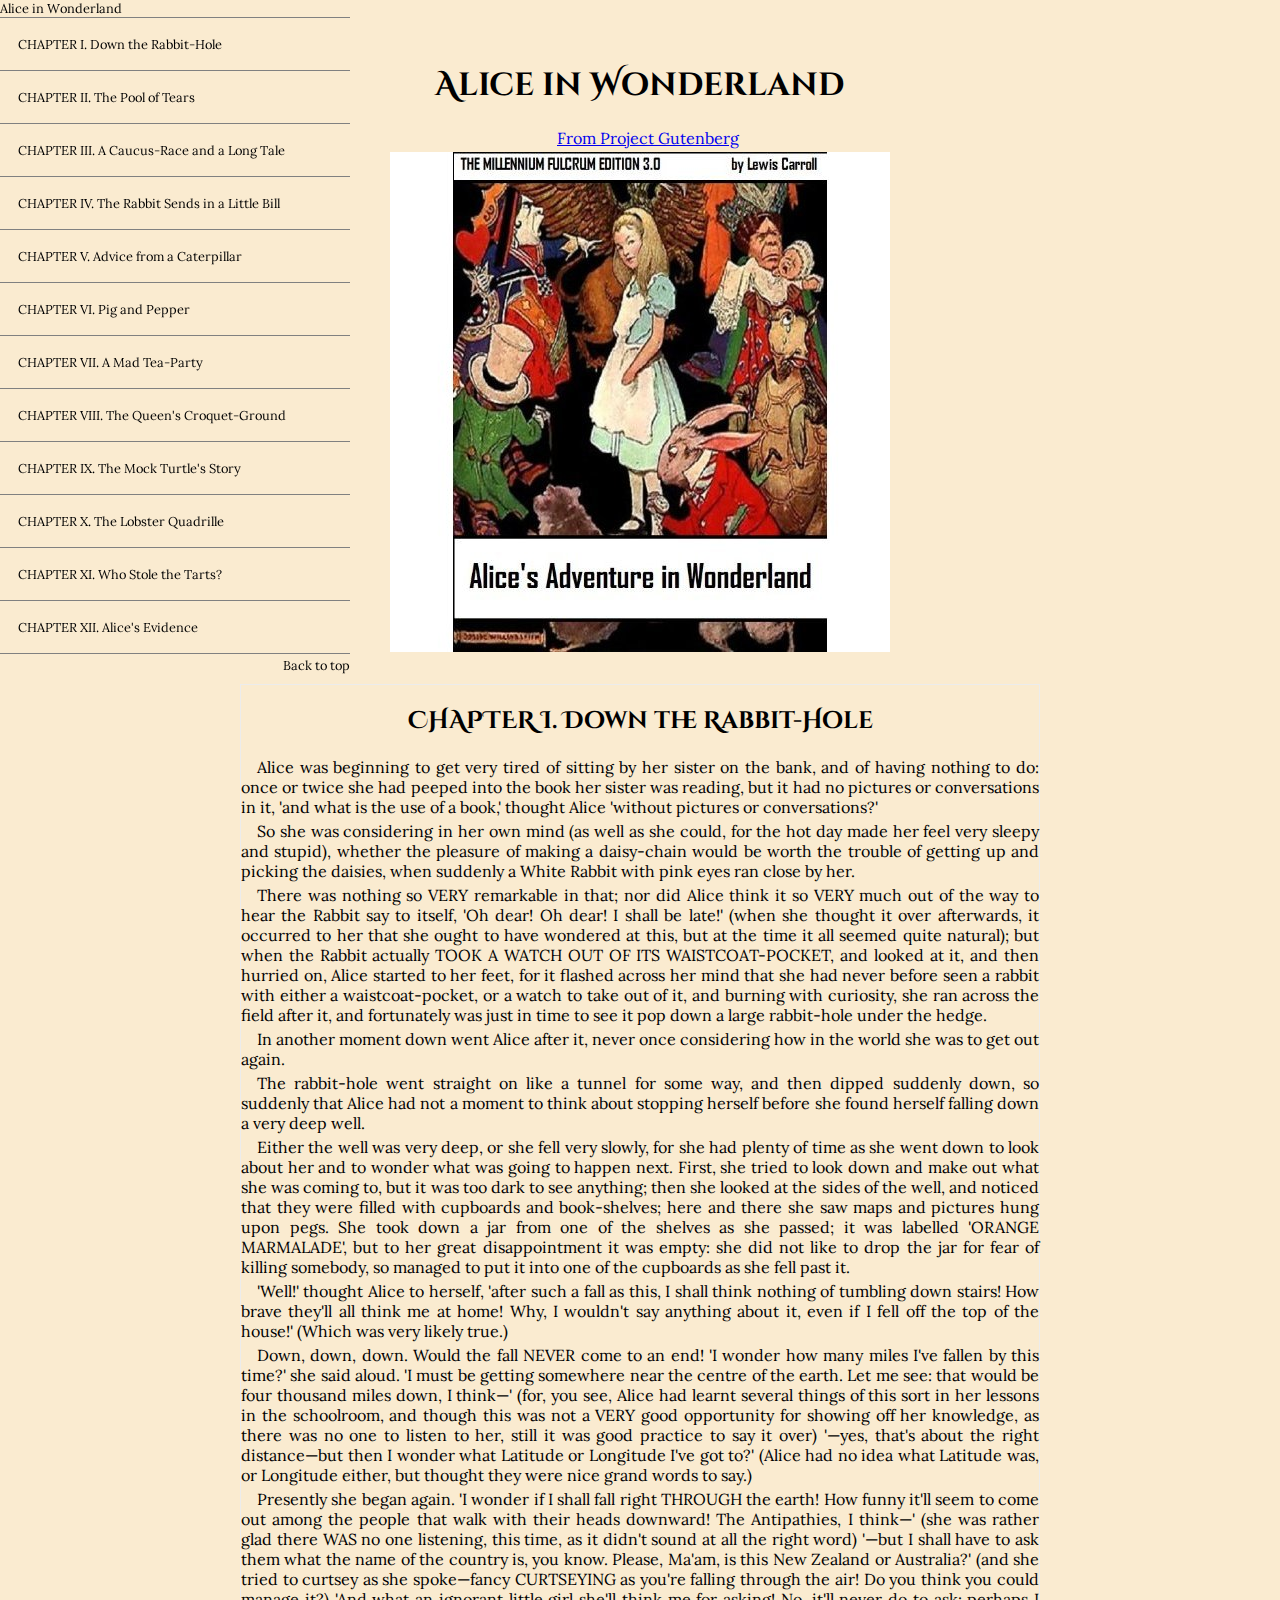
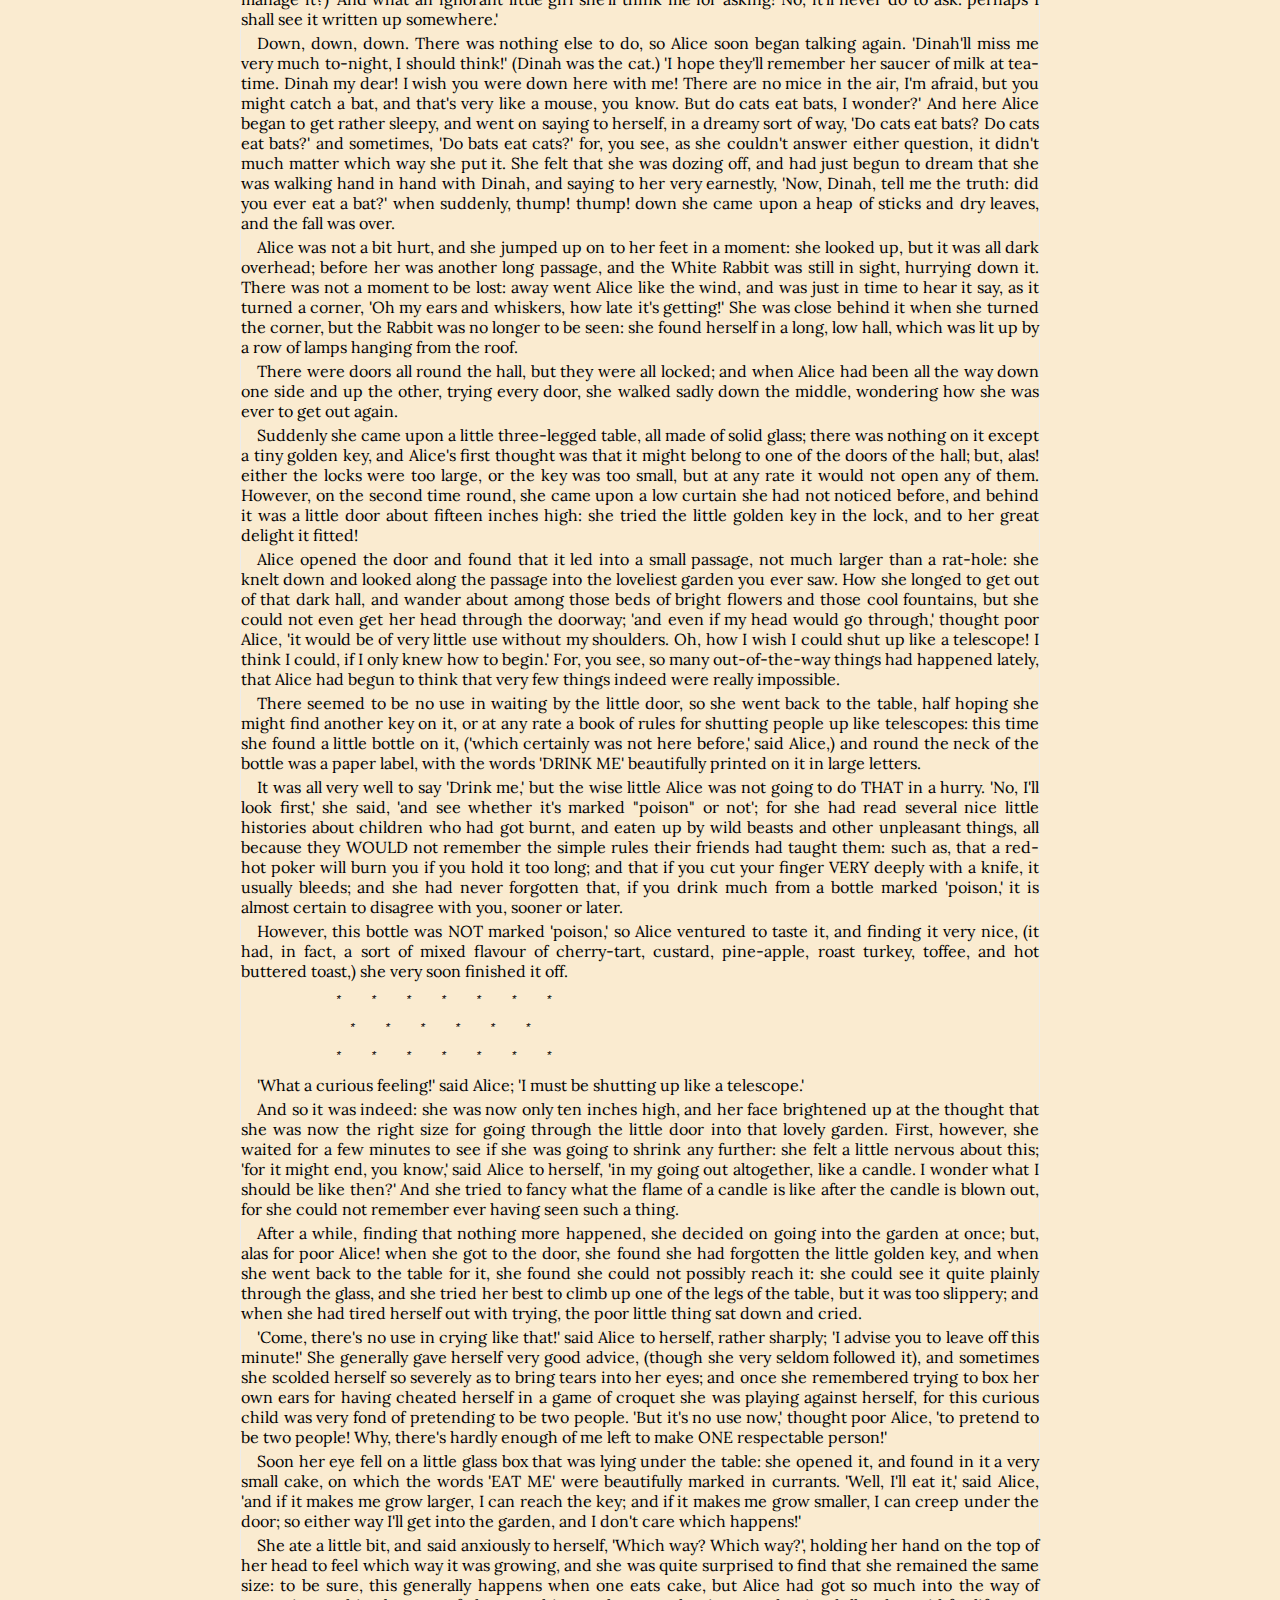
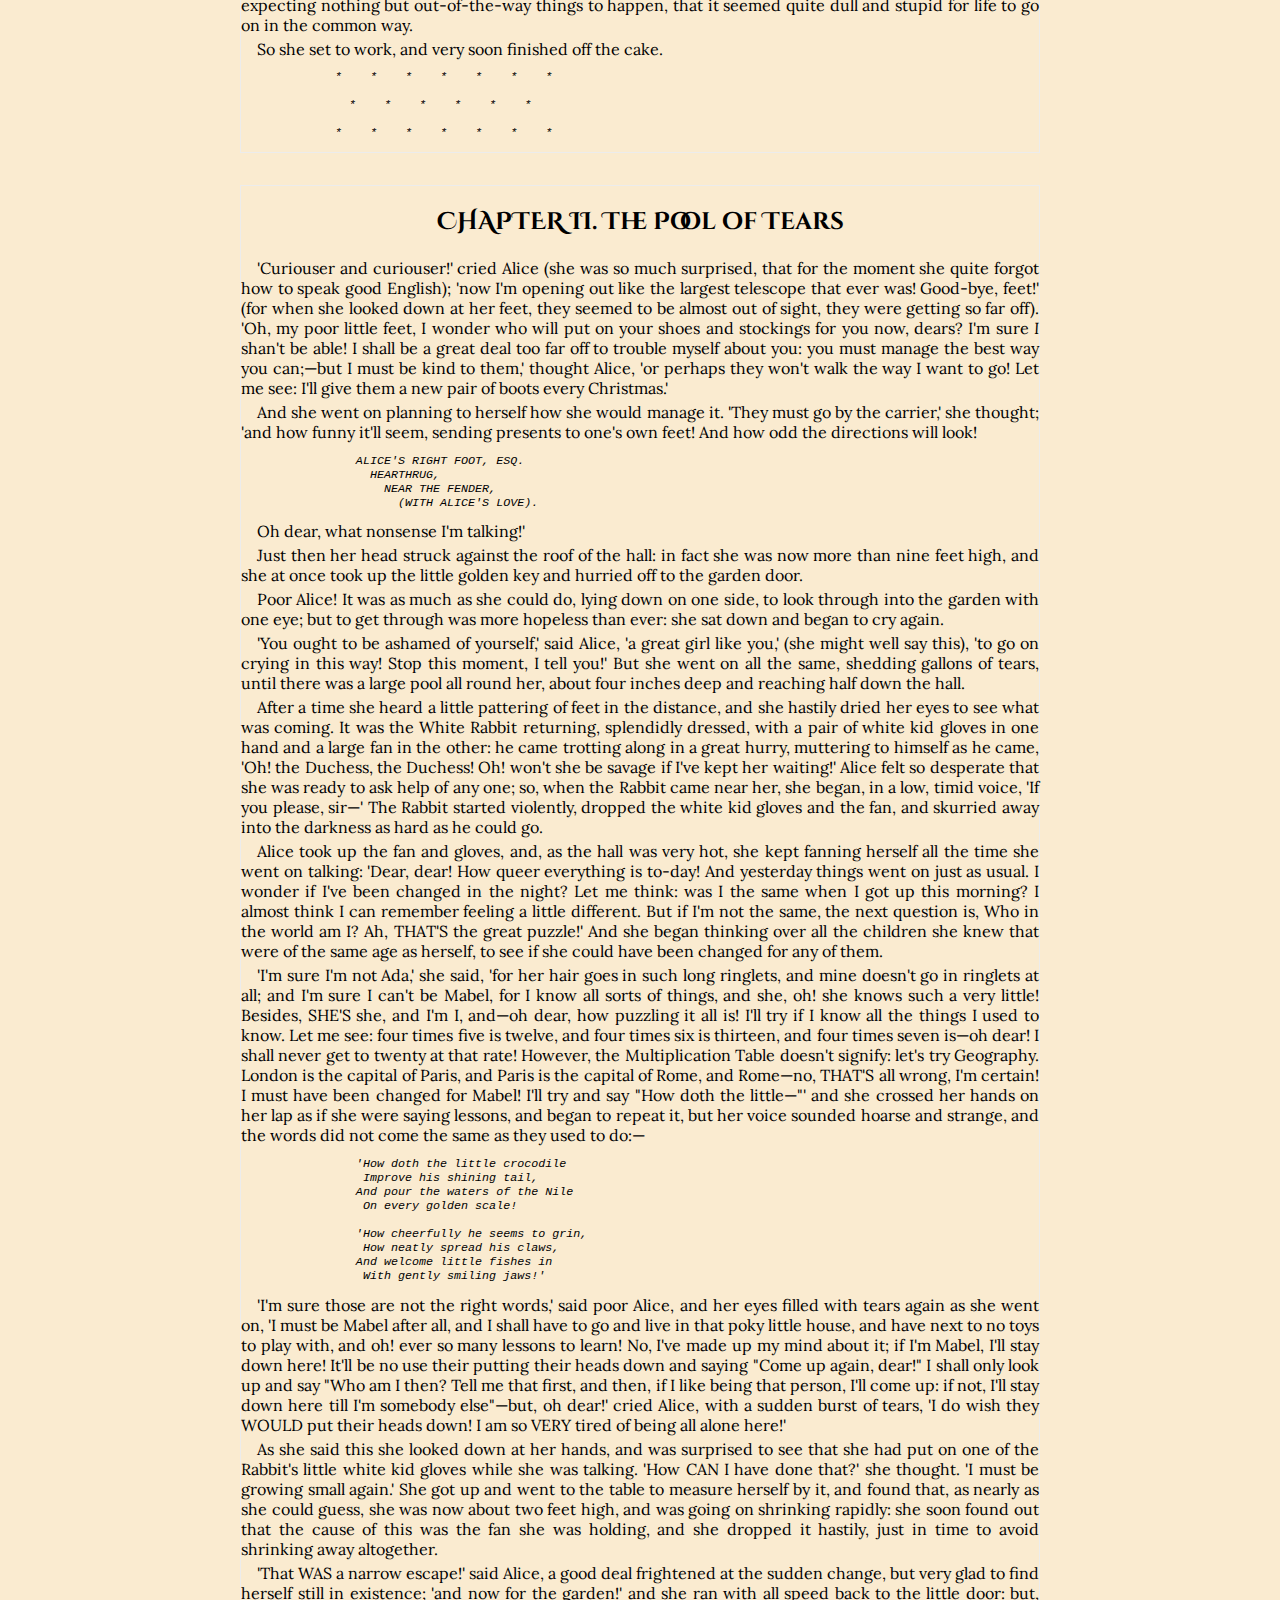
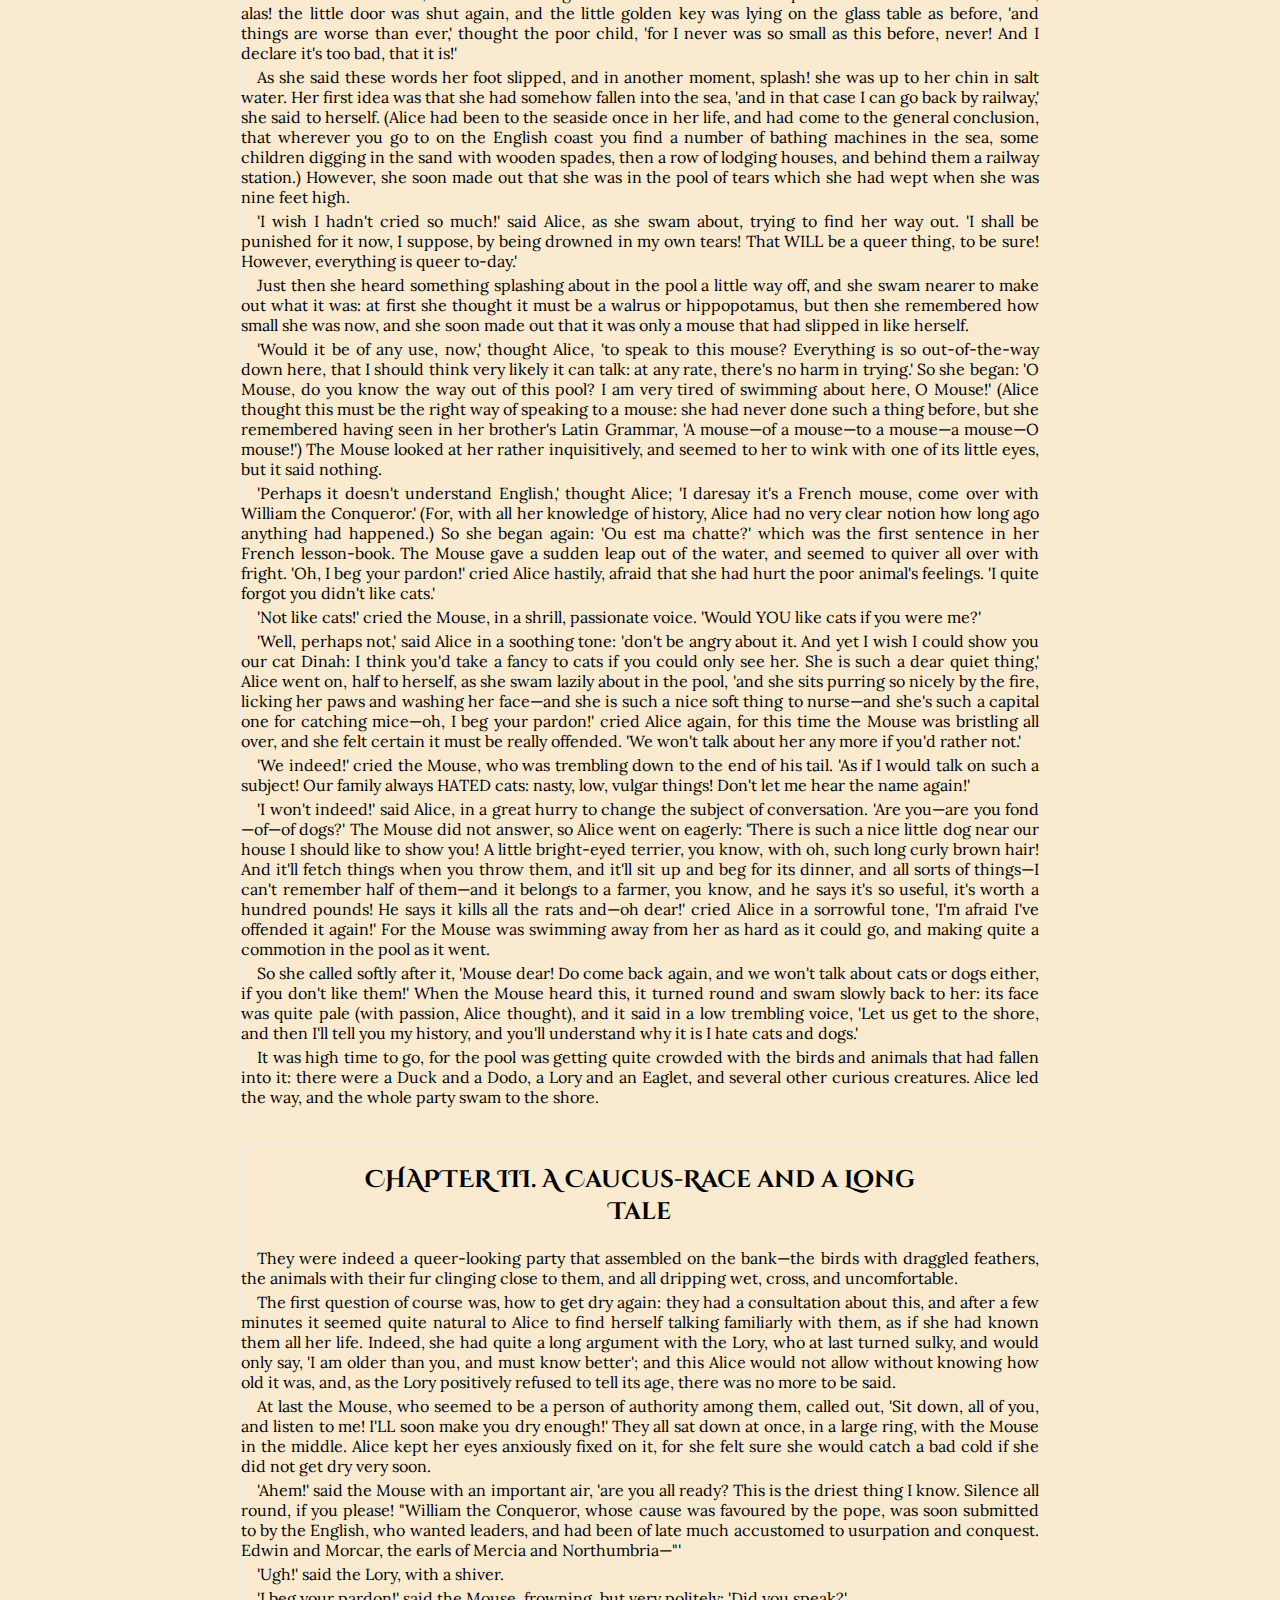
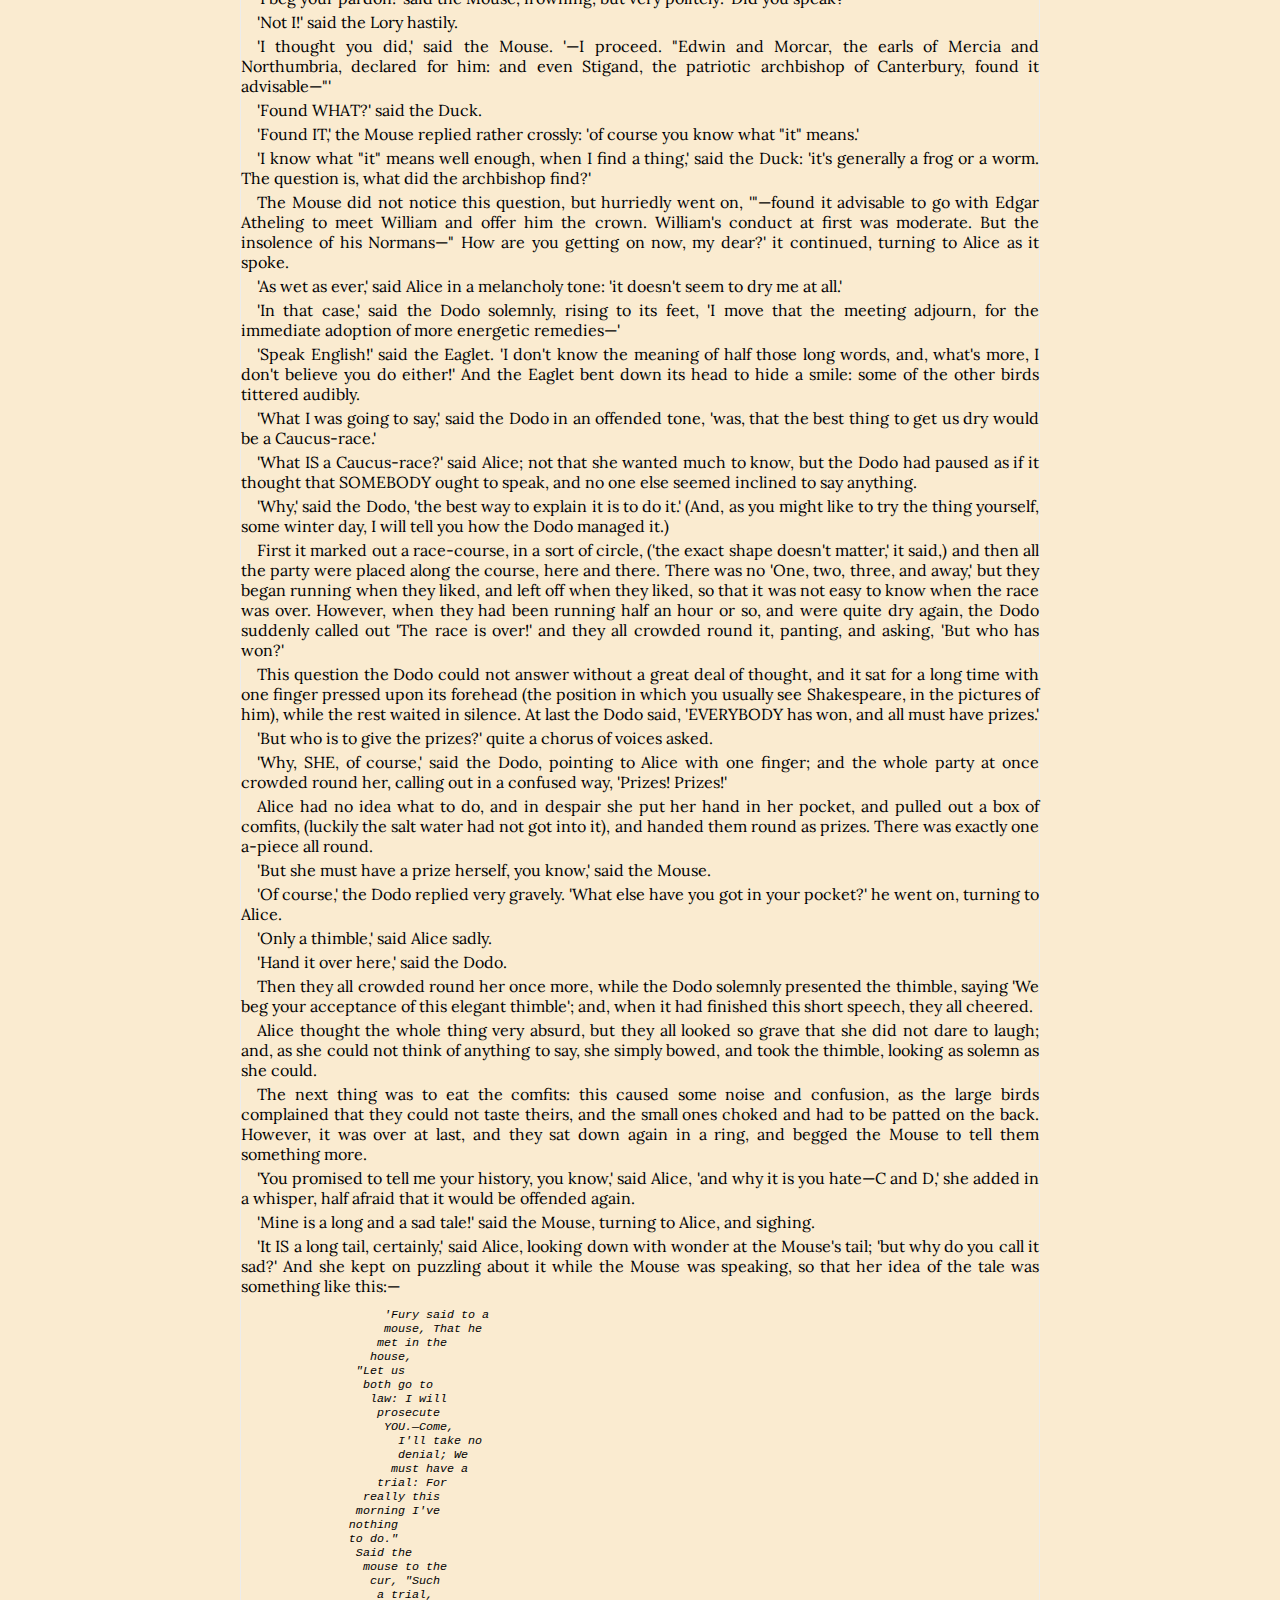
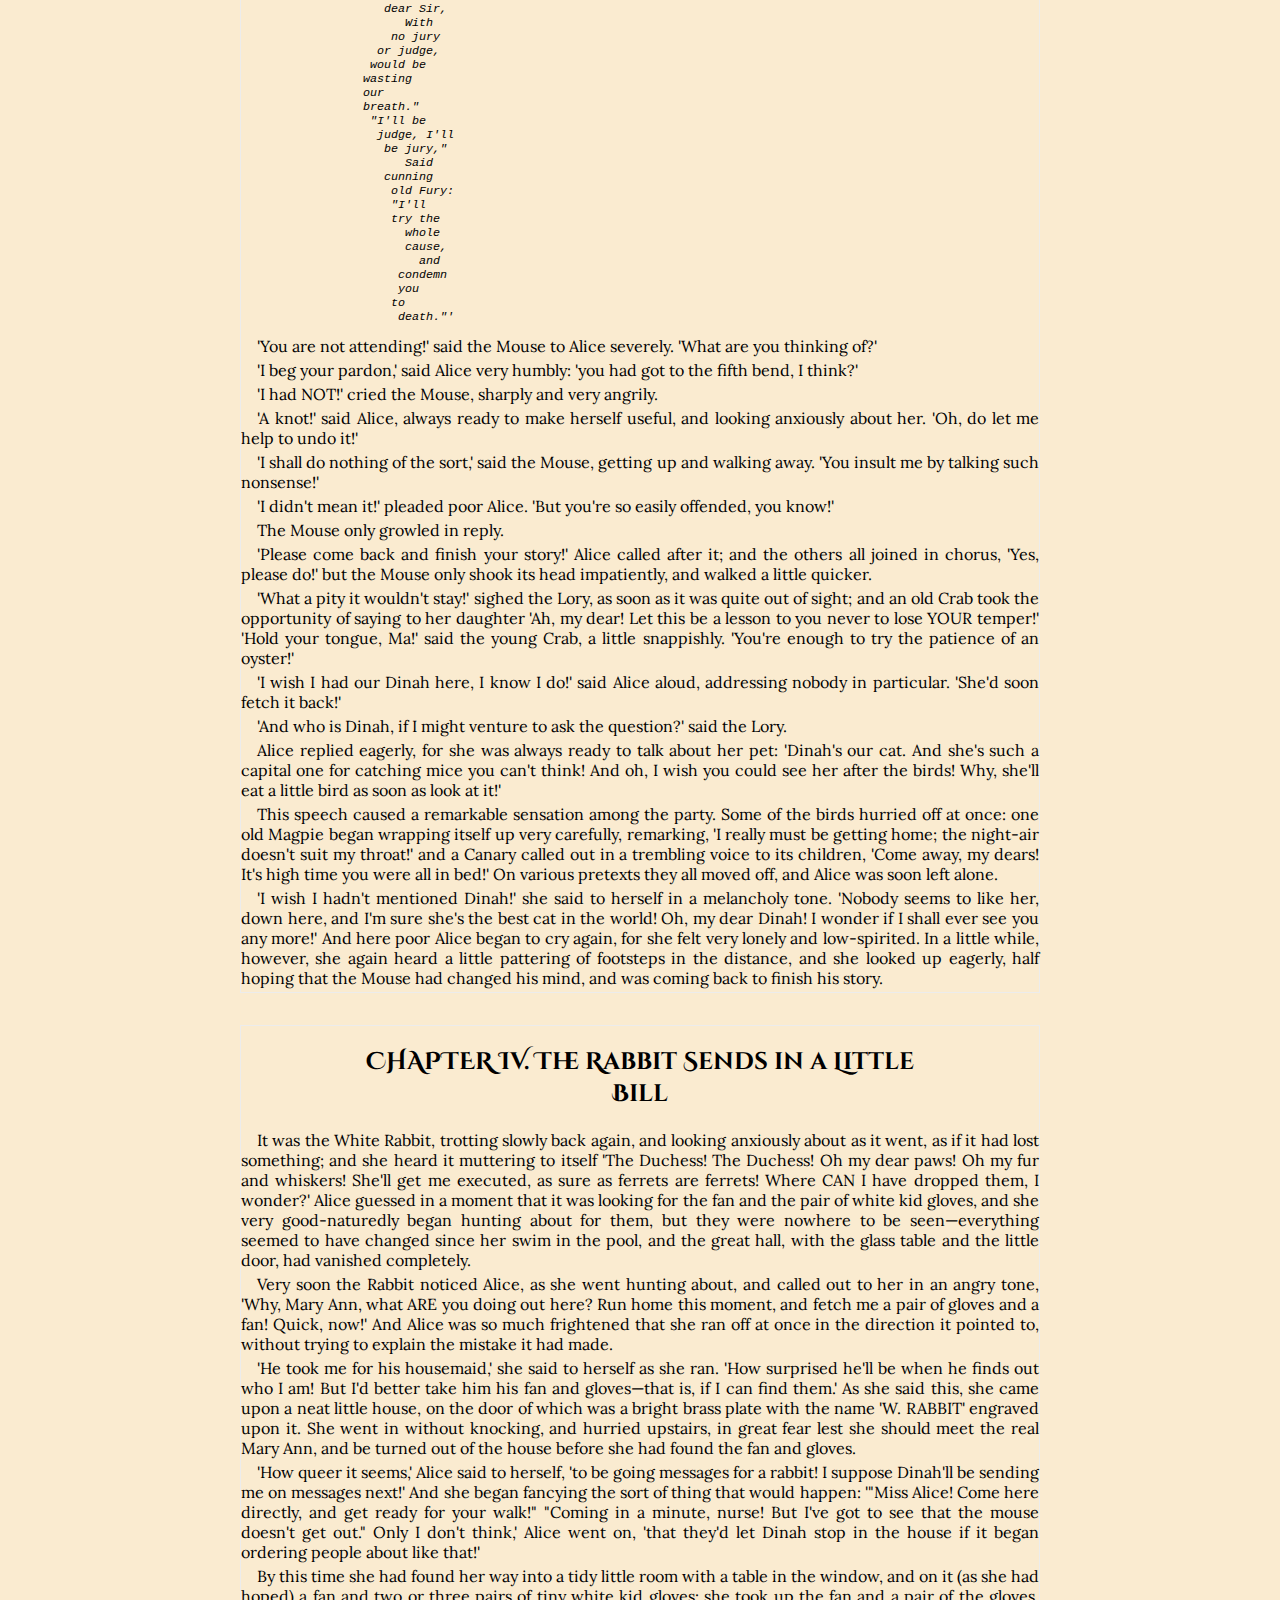
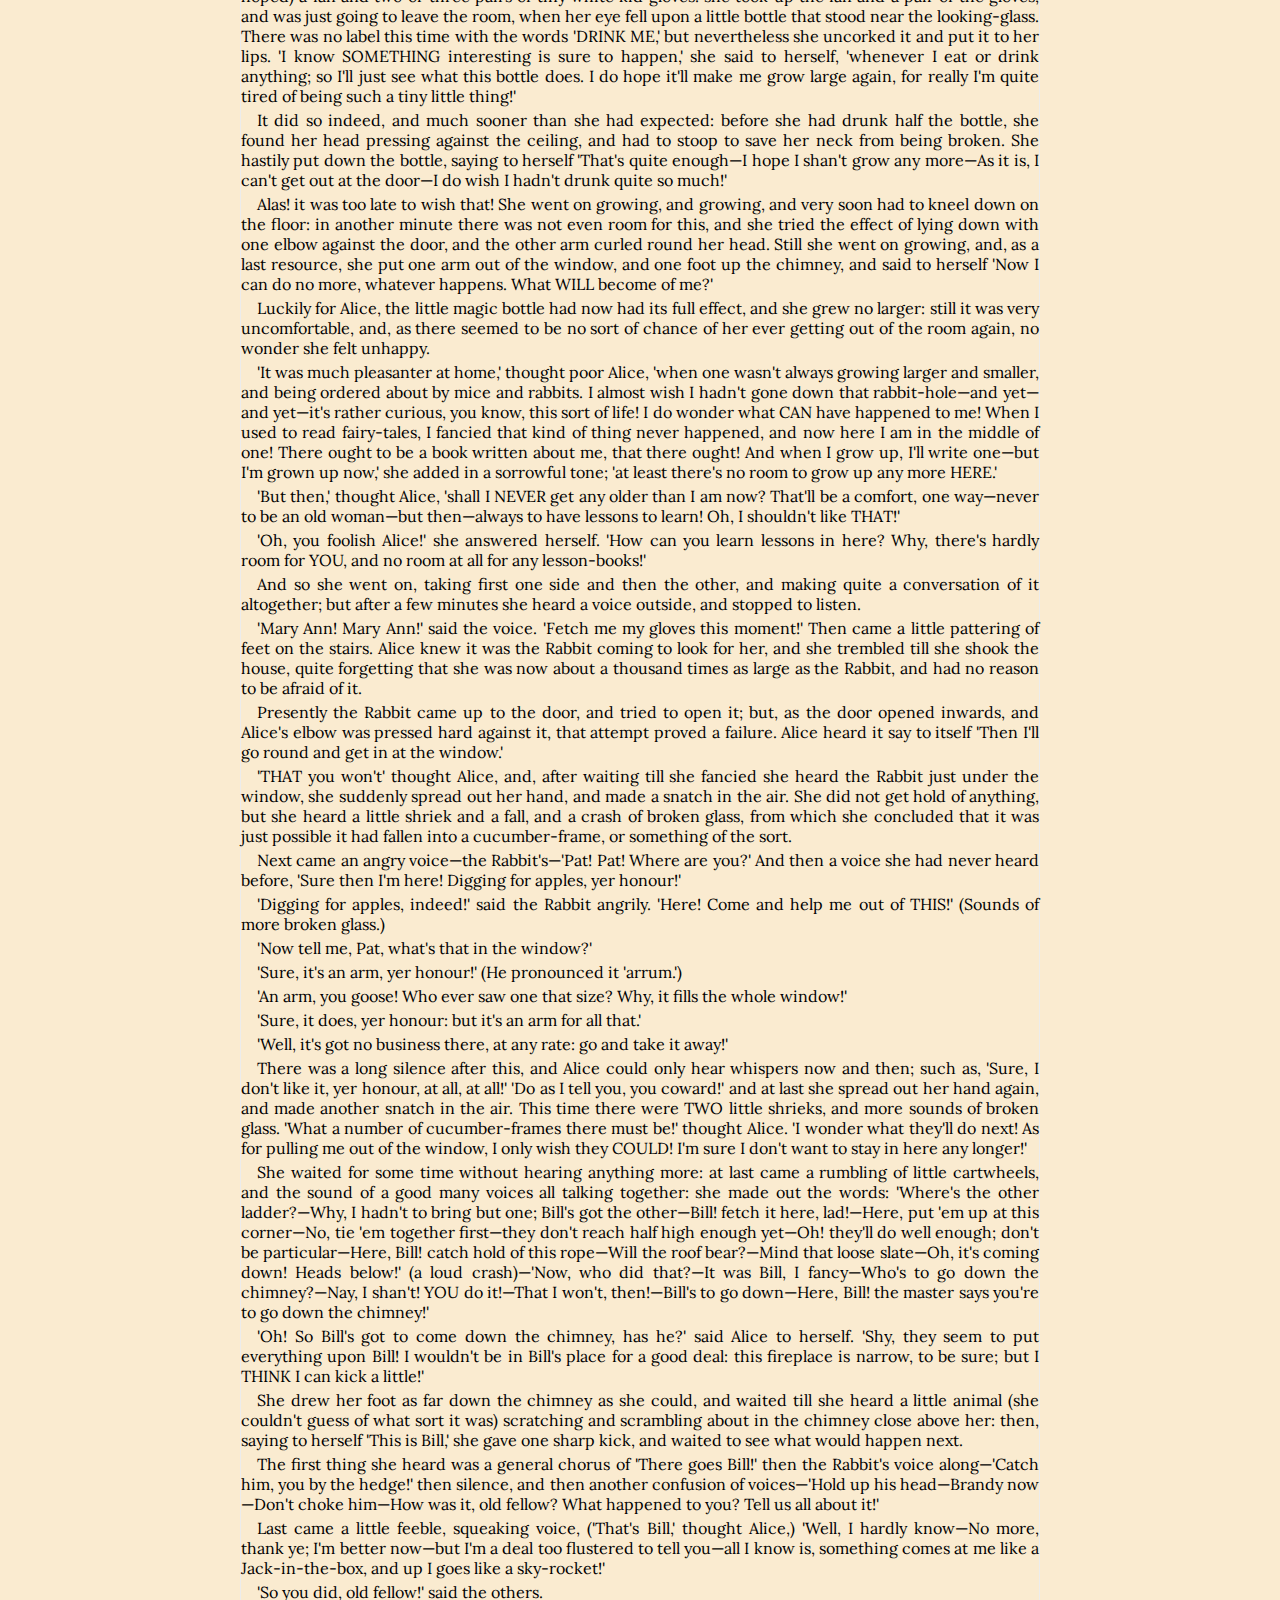
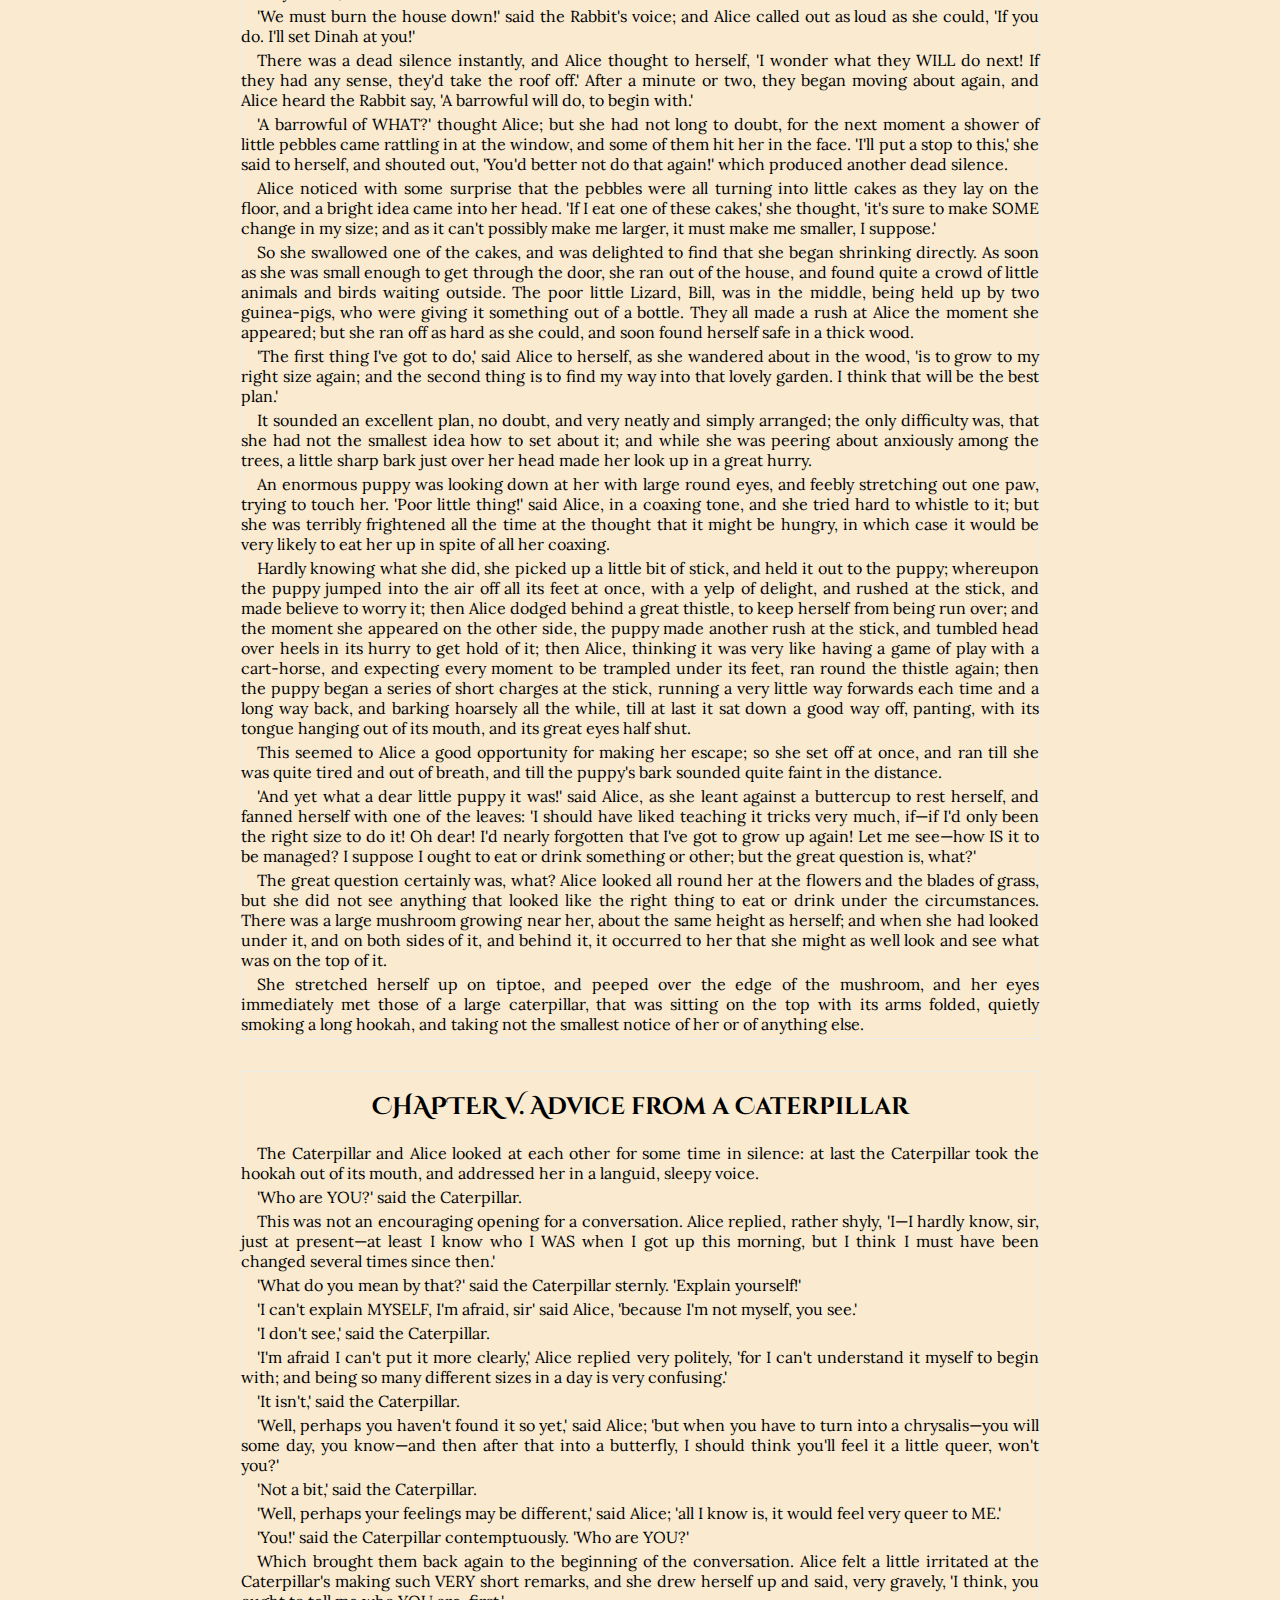
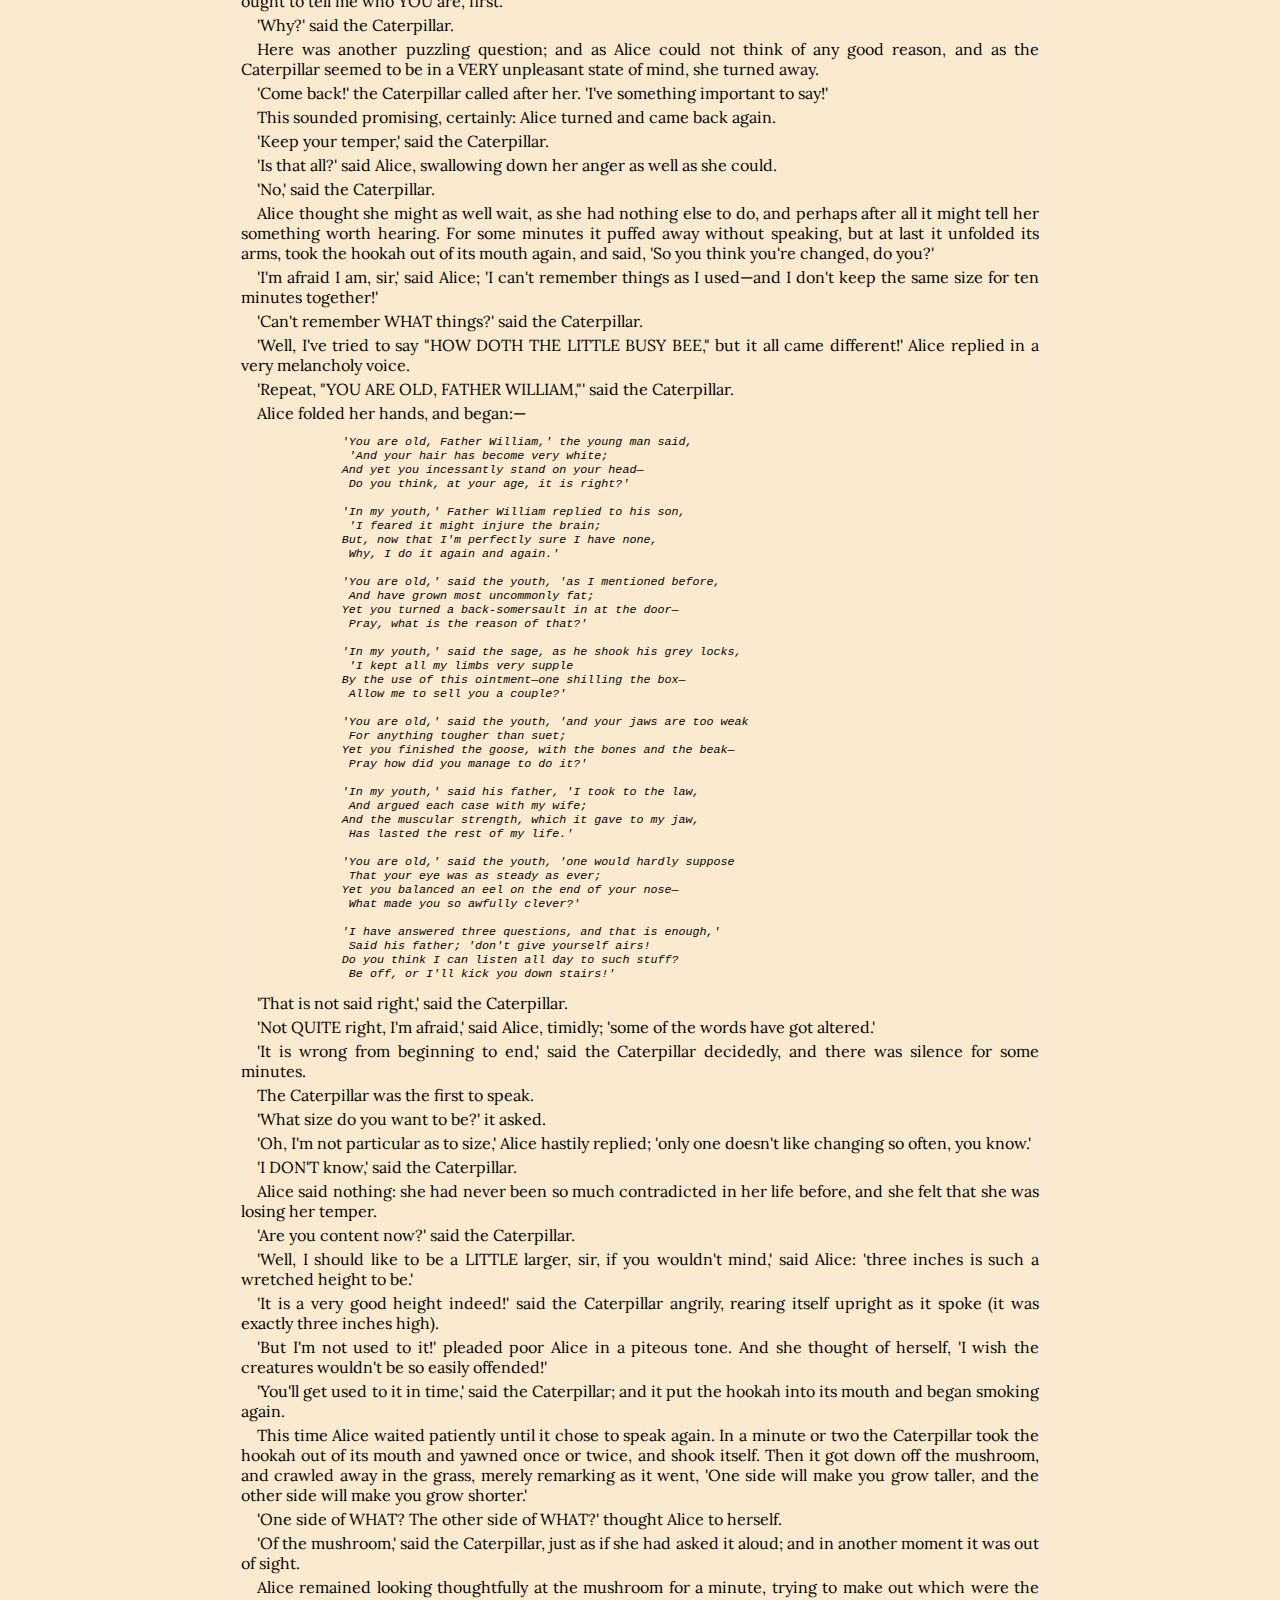
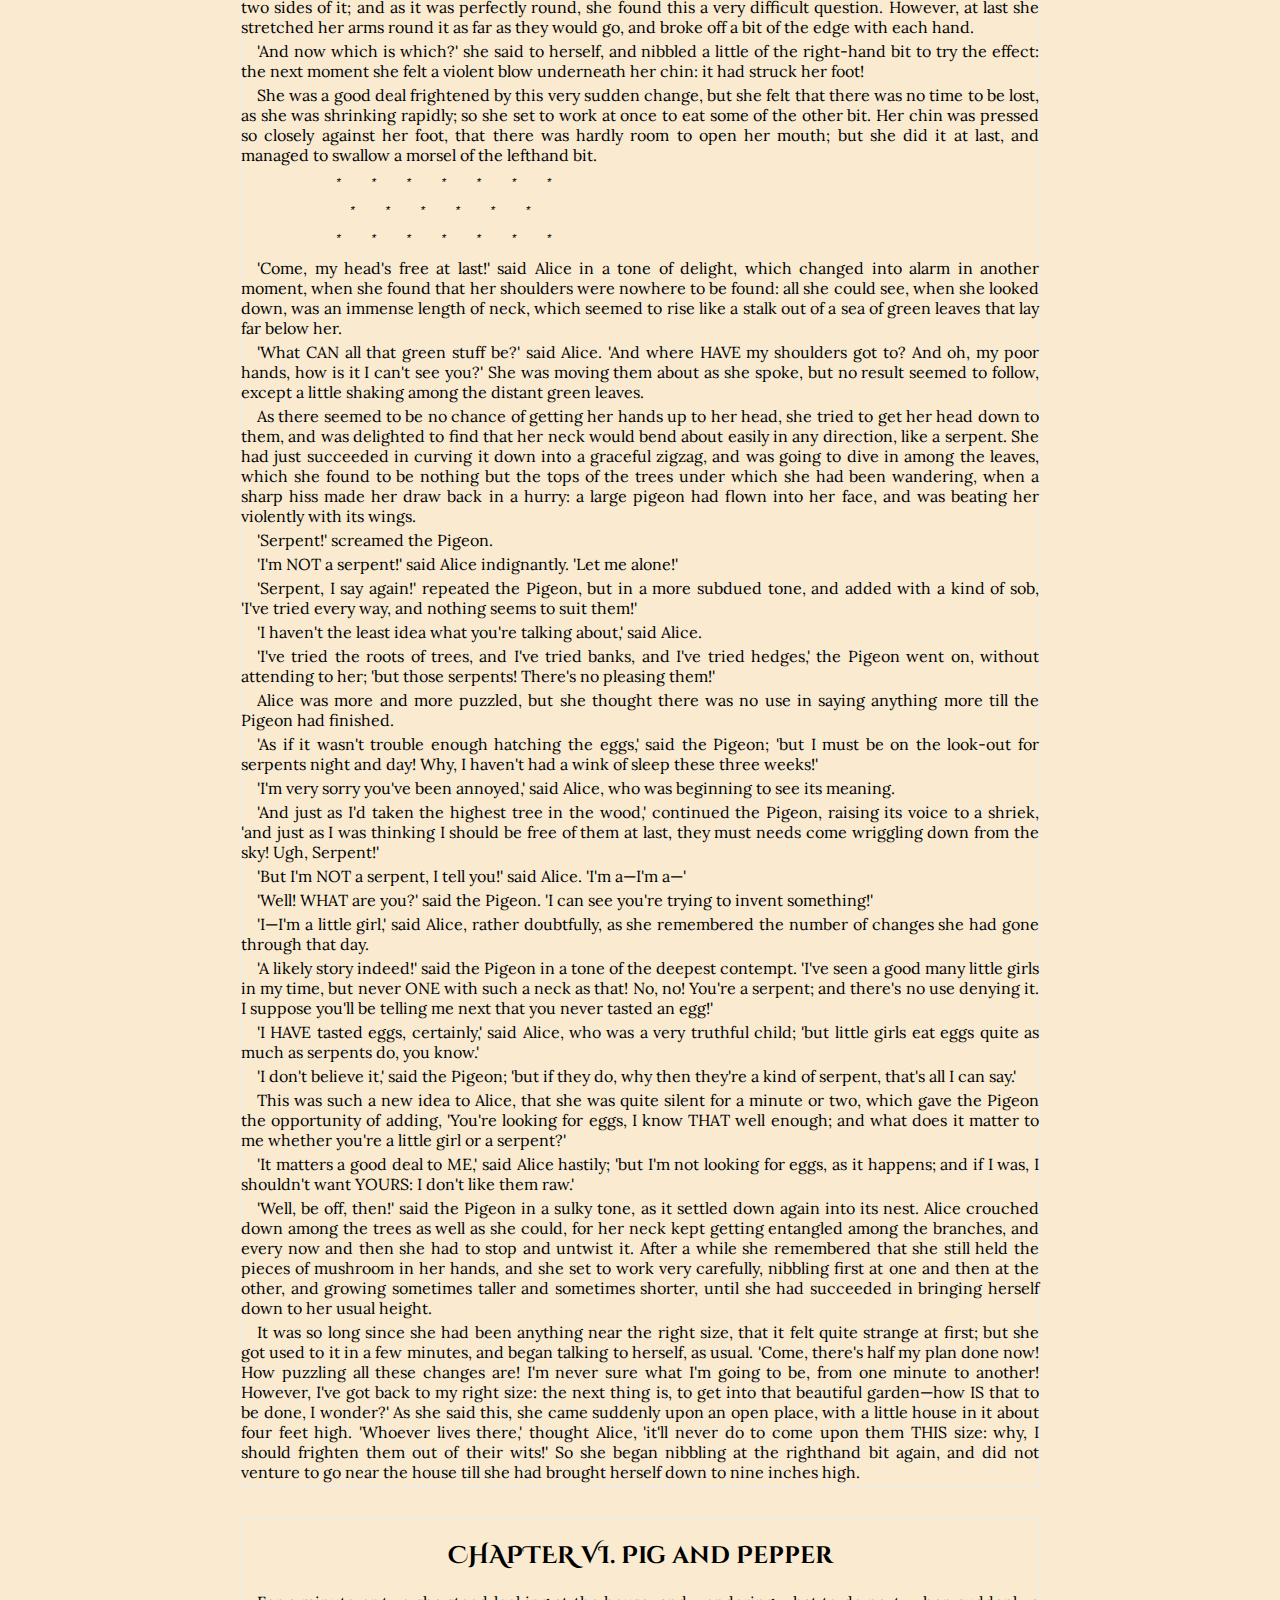
==== demos/alice/index.html @ 051a6b8c "New demo (Alice in Wonderland)" ====
<?xml version="1.0" encoding="us-ascii"?>

<!DOCTYPE html
   PUBLIC "-//W3C//DTD XHTML 1.0 Strict//EN"
   "http://www.w3.org/TR/xhtml1/DTD/xhtml1-strict.dtd" >

<html xmlns="http://www.w3.org/1999/xhtml" lang="en">
  <head>
    <meta content="pg2html (binary v0.17)" name="linkgenerator" />
    <title>
      Alice's Adventures in Wonderland, by Lewis Carroll
    </title>

<link href='http://fonts.googleapis.com/css?family=Lora|Cinzel+Decorative:900' rel='stylesheet' type='text/css'>

    <style type="text/css">
      /*THIS IS PROJECT GUTENBERG'S CSS*/
      <!--
      
      body { margin:5%; background:#faebd0; text-align:justify; font-family: 'Lora', serif; }
      P { text-indent: 1em; margin-top: .25em; margin-bottom: .25em; }
      H1,H2,H3,H4,H5,H6 { text-align: center; margin-left: 15%; margin-right: 15%; font-family: 'Cinzel Decorative', cursive; }
      hr  { width: 50%; text-align: center;}
      .foot { margin-left: 20%; margin-right: 20%; text-align: justify; text-indent: -3em; font-size: 90%; }
      blockquote {font-size: 97%; font-style: italic; margin-left: 10%; margin-right: 10%;}
      .mynote    {background-color: #DDE; color: #000; padding: .5em; margin-left: 10%; margin-right: 10%; font-family: sans-serif; font-size: 95%;}
      div.fig    { display:block; margin:0 auto; text-align:center; }
      div.middle { margin-left: 20%; margin-right: 20%; text-align: justify; }
      .figleft   {float: left; margin-left: 0%; margin-right: 1%;}
      .figright  {float: right; margin-right: 0%; margin-left: 1%;}
      .pagenum   {display:inline; font-size: 70%; font-style:normal;
                 margin: 0; padding: 0; position: absolute; right: 1%;
                 text-align: right;}
      pre        { font-style: italic; font-size: 90%; margin-left: 10%;}
      -->
    </style>

    <style type="text/css">
    /* This is CSS for the jQuery plugin */
    .wrapper { width: 800px; margin: auto; }
    #progress { width: 350px; position: fixed; top: 0; left: 0; font-size: .8em; }
    .toc-storybar {
      position: relative;
      border-top: 1px solid gray;
    }

    .toc-storybar:last-child {
      border-bottom: 1px solid gray;
      margin-bottom: .25em;
    }

    .toc-storybar p {
      text-indent: 0;
      text-align: left;
      position: relative;
      padding: 5%;
      margin-bottom: 0;
      margin-top: 0;
      z-index: 100;
    }

    .toc-bar {
      position: absolute;
      top: 0;
      bottom:0;
      left:0;
      background: lightblue;
      -webkit-transition: width .2s;
      -moz-transition: width .2s;
      -ms-transition: width .2s;
      -o-transition: width .2s;
      transition: width .2s;
    }

    .toc-top {
      display: block;
      text-align: right;
    }

    section.chapter {
      margin-top: 2em;
      border: 1px solid #ececec;
    }

    .toc-title { text-align: center; font-size: 1.2em; font-weight: bold; }
    </style>

  </head>
  <body>

  <div id="progress"></div>

    <div class="wrapper">
    <div style="text-align: center;">
     <h1>Alice in Wonderland</h1>
      <p>
      <a href="http://www.gutenberg.org/files/11/11-h/11-h.htm">From Project Gutenberg</a>
      </p>
      <img src="images/cover.jpg" style="display: block; margin: auto;">
    </div>
    
    <section class="chapter">
    <h2>
      CHAPTER I. Down the Rabbit-Hole
    </h2>
    <p>
      Alice was beginning to get very tired of sitting by her sister on the
      bank, and of having nothing to do: once or twice she had peeped into the
      book her sister was reading, but it had no pictures or conversations in
      it, 'and what is the use of a book,' thought Alice 'without pictures or
      conversations?'
    </p>
    <p>
      So she was considering in her own mind (as well as she could, for the hot
      day made her feel very sleepy and stupid), whether the pleasure of making
      a daisy-chain would be worth the trouble of getting up and picking the
      daisies, when suddenly a White Rabbit with pink eyes ran close by her.
    </p>
    <p>
      There was nothing so VERY remarkable in that; nor did Alice think it so
      VERY much out of the way to hear the Rabbit say to itself, 'Oh dear! Oh
      dear! I shall be late!' (when she thought it over afterwards, it occurred
      to her that she ought to have wondered at this, but at the time it all
      seemed quite natural); but when the Rabbit actually TOOK A WATCH OUT OF
      ITS WAISTCOAT-POCKET, and looked at it, and then hurried on, Alice started
      to her feet, for it flashed across her mind that she had never before seen
      a rabbit with either a waistcoat-pocket, or a watch to take out of it, and
      burning with curiosity, she ran across the field after it, and fortunately
      was just in time to see it pop down a large rabbit-hole under the hedge.
    </p>
    <p>
      In another moment down went Alice after it, never once considering how in
      the world she was to get out again.
    </p>
    <p>
      The rabbit-hole went straight on like a tunnel for some way, and then
      dipped suddenly down, so suddenly that Alice had not a moment to think
      about stopping herself before she found herself falling down a very deep
      well.
    </p>
    <p>
      Either the well was very deep, or she fell very slowly, for she had plenty
      of time as she went down to look about her and to wonder what was going to
      happen next. First, she tried to look down and make out what she was
      coming to, but it was too dark to see anything; then she looked at the
      sides of the well, and noticed that they were filled with cupboards and
      book-shelves; here and there she saw maps and pictures hung upon pegs. She
      took down a jar from one of the shelves as she passed; it was labelled
      'ORANGE MARMALADE', but to her great disappointment it was empty: she did
      not like to drop the jar for fear of killing somebody, so managed to put
      it into one of the cupboards as she fell past it.
    </p>
    <p>
      'Well!' thought Alice to herself, 'after such a fall as this, I shall
      think nothing of tumbling down stairs! How brave they'll all think me at
      home! Why, I wouldn't say anything about it, even if I fell off the top of
      the house!' (Which was very likely true.)
    </p>
    <p>
      Down, down, down. Would the fall NEVER come to an end! 'I wonder how many
      miles I've fallen by this time?' she said aloud. 'I must be getting
      somewhere near the centre of the earth. Let me see: that would be four
      thousand miles down, I think&mdash;' (for, you see, Alice had learnt
      several things of this sort in her lessons in the schoolroom, and though
      this was not a VERY good opportunity for showing off her knowledge, as
      there was no one to listen to her, still it was good practice to say it
      over) '&mdash;yes, that's about the right distance&mdash;but then I wonder
      what Latitude or Longitude I've got to?' (Alice had no idea what Latitude
      was, or Longitude either, but thought they were nice grand words to say.)
    </p>
    <p>
      Presently she began again. 'I wonder if I shall fall right THROUGH the
      earth! How funny it'll seem to come out among the people that walk with
      their heads downward! The Antipathies, I think&mdash;' (she was rather
      glad there WAS no one listening, this time, as it didn't sound at all the
      right word) '&mdash;but I shall have to ask them what the name of the
      country is, you know. Please, Ma'am, is this New Zealand or Australia?'
      (and she tried to curtsey as she spoke&mdash;fancy CURTSEYING as you're
      falling through the air! Do you think you could manage it?) 'And what an
      ignorant little girl she'll think me for asking! No, it'll never do to
      ask: perhaps I shall see it written up somewhere.'
    </p>
    <p>
      Down, down, down. There was nothing else to do, so Alice soon began
      talking again. 'Dinah'll miss me very much to-night, I should think!'
      (Dinah was the cat.) 'I hope they'll remember her saucer of milk at
      tea-time. Dinah my dear! I wish you were down here with me! There are no
      mice in the air, I'm afraid, but you might catch a bat, and that's very
      like a mouse, you know. But do cats eat bats, I wonder?' And here Alice
      began to get rather sleepy, and went on saying to herself, in a dreamy
      sort of way, 'Do cats eat bats? Do cats eat bats?' and sometimes, 'Do bats
      eat cats?' for, you see, as she couldn't answer either question, it didn't
      much matter which way she put it. She felt that she was dozing off, and
      had just begun to dream that she was walking hand in hand with Dinah, and
      saying to her very earnestly, 'Now, Dinah, tell me the truth: did you ever
      eat a bat?' when suddenly, thump! thump! down she came upon a heap of
      sticks and dry leaves, and the fall was over.
    </p>
    <p>
      Alice was not a bit hurt, and she jumped up on to her feet in a moment:
      she looked up, but it was all dark overhead; before her was another long
      passage, and the White Rabbit was still in sight, hurrying down it. There
      was not a moment to be lost: away went Alice like the wind, and was just
      in time to hear it say, as it turned a corner, 'Oh my ears and whiskers,
      how late it's getting!' She was close behind it when she turned the
      corner, but the Rabbit was no longer to be seen: she found herself in a
      long, low hall, which was lit up by a row of lamps hanging from the roof.
    </p>
    <p>
      There were doors all round the hall, but they were all locked; and when
      Alice had been all the way down one side and up the other, trying every
      door, she walked sadly down the middle, wondering how she was ever to get
      out again.
    </p>
    <p>
      Suddenly she came upon a little three-legged table, all made of solid
      glass; there was nothing on it except a tiny golden key, and Alice's first
      thought was that it might belong to one of the doors of the hall; but,
      alas! either the locks were too large, or the key was too small, but at
      any rate it would not open any of them. However, on the second time round,
      she came upon a low curtain she had not noticed before, and behind it was
      a little door about fifteen inches high: she tried the little golden key
      in the lock, and to her great delight it fitted!
    </p>
    <p>
      Alice opened the door and found that it led into a small passage, not much
      larger than a rat-hole: she knelt down and looked along the passage into
      the loveliest garden you ever saw. How she longed to get out of that dark
      hall, and wander about among those beds of bright flowers and those cool
      fountains, but she could not even get her head through the doorway; 'and
      even if my head would go through,' thought poor Alice, 'it would be of
      very little use without my shoulders. Oh, how I wish I could shut up like
      a telescope! I think I could, if I only knew how to begin.' For, you see,
      so many out-of-the-way things had happened lately, that Alice had begun to
      think that very few things indeed were really impossible.
    </p>
    <p>
      There seemed to be no use in waiting by the little door, so she went back
      to the table, half hoping she might find another key on it, or at any rate
      a book of rules for shutting people up like telescopes: this time she
      found a little bottle on it, ('which certainly was not here before,' said
      Alice,) and round the neck of the bottle was a paper label, with the words
      'DRINK ME' beautifully printed on it in large letters.
    </p>
    <p>
      It was all very well to say 'Drink me,' but the wise little Alice was not
      going to do THAT in a hurry. 'No, I'll look first,' she said, 'and see
      whether it's marked "poison" or not'; for she had read several nice little
      histories about children who had got burnt, and eaten up by wild beasts
      and other unpleasant things, all because they WOULD not remember the
      simple rules their friends had taught them: such as, that a red-hot poker
      will burn you if you hold it too long; and that if you cut your finger
      VERY deeply with a knife, it usually bleeds; and she had never forgotten
      that, if you drink much from a bottle marked 'poison,' it is almost
      certain to disagree with you, sooner or later.
    </p>
    <p>
      However, this bottle was NOT marked 'poison,' so Alice ventured to taste
      it, and finding it very nice, (it had, in fact, a sort of mixed flavour of
      cherry-tart, custard, pine-apple, roast turkey, toffee, and hot buttered
      toast,) she very soon finished it off.
    </p>
<pre xml:space="preserve">
  *    *    *    *    *    *    *

    *    *    *    *    *    *

  *    *    *    *    *    *    *
</pre>
    <p>
      'What a curious feeling!' said Alice; 'I must be shutting up like a
      telescope.'
    </p>
    <p>
      And so it was indeed: she was now only ten inches high, and her face
      brightened up at the thought that she was now the right size for going
      through the little door into that lovely garden. First, however, she
      waited for a few minutes to see if she was going to shrink any further:
      she felt a little nervous about this; 'for it might end, you know,' said
      Alice to herself, 'in my going out altogether, like a candle. I wonder
      what I should be like then?' And she tried to fancy what the flame of a
      candle is like after the candle is blown out, for she could not remember
      ever having seen such a thing.
    </p>
    <p>
      After a while, finding that nothing more happened, she decided on going
      into the garden at once; but, alas for poor Alice! when she got to the
      door, she found she had forgotten the little golden key, and when she went
      back to the table for it, she found she could not possibly reach it: she
      could see it quite plainly through the glass, and she tried her best to
      climb up one of the legs of the table, but it was too slippery; and when
      she had tired herself out with trying, the poor little thing sat down and
      cried.
    </p>
    <p>
      'Come, there's no use in crying like that!' said Alice to herself, rather
      sharply; 'I advise you to leave off this minute!' She generally gave
      herself very good advice, (though she very seldom followed it), and
      sometimes she scolded herself so severely as to bring tears into her eyes;
      and once she remembered trying to box her own ears for having cheated
      herself in a game of croquet she was playing against herself, for this
      curious child was very fond of pretending to be two people. 'But it's no
      use now,' thought poor Alice, 'to pretend to be two people! Why, there's
      hardly enough of me left to make ONE respectable person!'
    </p>
    <p>
      Soon her eye fell on a little glass box that was lying under the table:
      she opened it, and found in it a very small cake, on which the words 'EAT
      ME' were beautifully marked in currants. 'Well, I'll eat it,' said Alice,
      'and if it makes me grow larger, I can reach the key; and if it makes me
      grow smaller, I can creep under the door; so either way I'll get into the
      garden, and I don't care which happens!'
    </p>
    <p>
      She ate a little bit, and said anxiously to herself, 'Which way? Which
      way?', holding her hand on the top of her head to feel which way it was
      growing, and she was quite surprised to find that she remained the same
      size: to be sure, this generally happens when one eats cake, but Alice had
      got so much into the way of expecting nothing but out-of-the-way things to
      happen, that it seemed quite dull and stupid for life to go on in the
      common way.
    </p>
    <p>
      So she set to work, and very soon finished off the cake.
    </p>
<pre xml:space="preserve">
  *    *    *    *    *    *    *

    *    *    *    *    *    *

  *    *    *    *    *    *    *
</pre>
    </section>
      
      <section class="chapter">
    <h2>
      CHAPTER II. The Pool of Tears
    </h2>
    <p>
      'Curiouser and curiouser!' cried Alice (she was so much surprised, that
      for the moment she quite forgot how to speak good English); 'now I'm
      opening out like the largest telescope that ever was! Good-bye, feet!'
      (for when she looked down at her feet, they seemed to be almost out of
      sight, they were getting so far off). 'Oh, my poor little feet, I wonder
      who will put on your shoes and stockings for you now, dears? I'm sure <i>I</i>
      shan't be able! I shall be a great deal too far off to trouble myself
      about you: you must manage the best way you can;&mdash;but I must be kind
      to them,' thought Alice, 'or perhaps they won't walk the way I want to go!
      Let me see: I'll give them a new pair of boots every Christmas.'
    </p>
    <p>
      And she went on planning to herself how she would manage it. 'They must go
      by the carrier,' she thought; 'and how funny it'll seem, sending presents
      to one's own feet! And how odd the directions will look!
    </p>
<pre xml:space="preserve">
     ALICE'S RIGHT FOOT, ESQ.
       HEARTHRUG,
         NEAR THE FENDER,
           (WITH ALICE'S LOVE).
</pre>
    <p>
      Oh dear, what nonsense I'm talking!'
    </p>
    <p>
      Just then her head struck against the roof of the hall: in fact she was
      now more than nine feet high, and she at once took up the little golden
      key and hurried off to the garden door.
    </p>
    <p>
      Poor Alice! It was as much as she could do, lying down on one side, to
      look through into the garden with one eye; but to get through was more
      hopeless than ever: she sat down and began to cry again.
    </p>
    <p>
      'You ought to be ashamed of yourself,' said Alice, 'a great girl like
      you,' (she might well say this), 'to go on crying in this way! Stop this
      moment, I tell you!' But she went on all the same, shedding gallons of
      tears, until there was a large pool all round her, about four inches deep
      and reaching half down the hall.
    </p>
    <p>
      After a time she heard a little pattering of feet in the distance, and she
      hastily dried her eyes to see what was coming. It was the White Rabbit
      returning, splendidly dressed, with a pair of white kid gloves in one hand
      and a large fan in the other: he came trotting along in a great hurry,
      muttering to himself as he came, 'Oh! the Duchess, the Duchess! Oh! won't
      she be savage if I've kept her waiting!' Alice felt so desperate that she
      was ready to ask help of any one; so, when the Rabbit came near her, she
      began, in a low, timid voice, 'If you please, sir&mdash;' The Rabbit
      started violently, dropped the white kid gloves and the fan, and skurried
      away into the darkness as hard as he could go.
    </p>
    <p>
      Alice took up the fan and gloves, and, as the hall was very hot, she kept
      fanning herself all the time she went on talking: 'Dear, dear! How queer
      everything is to-day! And yesterday things went on just as usual. I wonder
      if I've been changed in the night? Let me think: was I the same when I got
      up this morning? I almost think I can remember feeling a little different.
      But if I'm not the same, the next question is, Who in the world am I? Ah,
      THAT'S the great puzzle!' And she began thinking over all the children she
      knew that were of the same age as herself, to see if she could have been
      changed for any of them.
    </p>
    <p>
      'I'm sure I'm not Ada,' she said, 'for her hair goes in such long
      ringlets, and mine doesn't go in ringlets at all; and I'm sure I can't be
      Mabel, for I know all sorts of things, and she, oh! she knows such a very
      little! Besides, SHE'S she, and I'm I, and&mdash;oh dear, how puzzling it
      all is! I'll try if I know all the things I used to know. Let me see: four
      times five is twelve, and four times six is thirteen, and four times seven
      is&mdash;oh dear! I shall never get to twenty at that rate! However, the
      Multiplication Table doesn't signify: let's try Geography. London is the
      capital of Paris, and Paris is the capital of Rome, and Rome&mdash;no,
      THAT'S all wrong, I'm certain! I must have been changed for Mabel! I'll
      try and say "How doth the little&mdash;"' and she crossed her hands on her
      lap as if she were saying lessons, and began to repeat it, but her voice
      sounded hoarse and strange, and the words did not come the same as they
      used to do:&mdash;
    </p>
<pre xml:space="preserve">
     'How doth the little crocodile
      Improve his shining tail,
     And pour the waters of the Nile
      On every golden scale!

     'How cheerfully he seems to grin,
      How neatly spread his claws,
     And welcome little fishes in
      With gently smiling jaws!'
</pre>
    <p>
      'I'm sure those are not the right words,' said poor Alice, and her eyes
      filled with tears again as she went on, 'I must be Mabel after all, and I
      shall have to go and live in that poky little house, and have next to no
      toys to play with, and oh! ever so many lessons to learn! No, I've made up
      my mind about it; if I'm Mabel, I'll stay down here! It'll be no use their
      putting their heads down and saying "Come up again, dear!" I shall only
      look up and say "Who am I then? Tell me that first, and then, if I like
      being that person, I'll come up: if not, I'll stay down here till I'm
      somebody else"&mdash;but, oh dear!' cried Alice, with a sudden burst of
      tears, 'I do wish they WOULD put their heads down! I am so VERY tired of
      being all alone here!'
    </p>
    <p>
      As she said this she looked down at her hands, and was surprised to see
      that she had put on one of the Rabbit's little white kid gloves while she
      was talking. 'How CAN I have done that?' she thought. 'I must be growing
      small again.' She got up and went to the table to measure herself by it,
      and found that, as nearly as she could guess, she was now about two feet
      high, and was going on shrinking rapidly: she soon found out that the
      cause of this was the fan she was holding, and she dropped it hastily,
      just in time to avoid shrinking away altogether.
    </p>
    <p>
      'That WAS a narrow escape!' said Alice, a good deal frightened at the
      sudden change, but very glad to find herself still in existence; 'and now
      for the garden!' and she ran with all speed back to the little door: but,
      alas! the little door was shut again, and the little golden key was lying
      on the glass table as before, 'and things are worse than ever,' thought
      the poor child, 'for I never was so small as this before, never! And I
      declare it's too bad, that it is!'
    </p>
    <p>
      As she said these words her foot slipped, and in another moment, splash!
      she was up to her chin in salt water. Her first idea was that she had
      somehow fallen into the sea, 'and in that case I can go back by railway,'
      she said to herself. (Alice had been to the seaside once in her life, and
      had come to the general conclusion, that wherever you go to on the English
      coast you find a number of bathing machines in the sea, some children
      digging in the sand with wooden spades, then a row of lodging houses, and
      behind them a railway station.) However, she soon made out that she was in
      the pool of tears which she had wept when she was nine feet high.
    </p>
    <p>
      'I wish I hadn't cried so much!' said Alice, as she swam about, trying to
      find her way out. 'I shall be punished for it now, I suppose, by being
      drowned in my own tears! That WILL be a queer thing, to be sure! However,
      everything is queer to-day.'
    </p>
    <p>
      Just then she heard something splashing about in the pool a little way
      off, and she swam nearer to make out what it was: at first she thought it
      must be a walrus or hippopotamus, but then she remembered how small she
      was now, and she soon made out that it was only a mouse that had slipped
      in like herself.
    </p>
    <p>
      'Would it be of any use, now,' thought Alice, 'to speak to this mouse?
      Everything is so out-of-the-way down here, that I should think very likely
      it can talk: at any rate, there's no harm in trying.' So she began: 'O
      Mouse, do you know the way out of this pool? I am very tired of swimming
      about here, O Mouse!' (Alice thought this must be the right way of
      speaking to a mouse: she had never done such a thing before, but she
      remembered having seen in her brother's Latin Grammar, 'A mouse&mdash;of a
      mouse&mdash;to a mouse&mdash;a mouse&mdash;O mouse!') The Mouse looked at
      her rather inquisitively, and seemed to her to wink with one of its little
      eyes, but it said nothing.
    </p>
    <p>
      'Perhaps it doesn't understand English,' thought Alice; 'I daresay it's a
      French mouse, come over with William the Conqueror.' (For, with all her
      knowledge of history, Alice had no very clear notion how long ago anything
      had happened.) So she began again: 'Ou est ma chatte?' which was the first
      sentence in her French lesson-book. The Mouse gave a sudden leap out of
      the water, and seemed to quiver all over with fright. 'Oh, I beg your
      pardon!' cried Alice hastily, afraid that she had hurt the poor animal's
      feelings. 'I quite forgot you didn't like cats.'
    </p>
    <p>
      'Not like cats!' cried the Mouse, in a shrill, passionate voice. 'Would
      YOU like cats if you were me?'
    </p>
    <p>
      'Well, perhaps not,' said Alice in a soothing tone: 'don't be angry about
      it. And yet I wish I could show you our cat Dinah: I think you'd take a
      fancy to cats if you could only see her. She is such a dear quiet thing,'
      Alice went on, half to herself, as she swam lazily about in the pool, 'and
      she sits purring so nicely by the fire, licking her paws and washing her
      face&mdash;and she is such a nice soft thing to nurse&mdash;and she's such
      a capital one for catching mice&mdash;oh, I beg your pardon!' cried Alice
      again, for this time the Mouse was bristling all over, and she felt
      certain it must be really offended. 'We won't talk about her any more if
      you'd rather not.'
    </p>
    <p>
      'We indeed!' cried the Mouse, who was trembling down to the end of his
      tail. 'As if I would talk on such a subject! Our family always HATED cats:
      nasty, low, vulgar things! Don't let me hear the name again!'
    </p>
    <p>
      'I won't indeed!' said Alice, in a great hurry to change the subject of
      conversation. 'Are you&mdash;are you fond&mdash;of&mdash;of dogs?' The
      Mouse did not answer, so Alice went on eagerly: 'There is such a nice
      little dog near our house I should like to show you! A little bright-eyed
      terrier, you know, with oh, such long curly brown hair! And it'll fetch
      things when you throw them, and it'll sit up and beg for its dinner, and
      all sorts of things&mdash;I can't remember half of them&mdash;and it
      belongs to a farmer, you know, and he says it's so useful, it's worth a
      hundred pounds! He says it kills all the rats and&mdash;oh dear!' cried
      Alice in a sorrowful tone, 'I'm afraid I've offended it again!' For the
      Mouse was swimming away from her as hard as it could go, and making quite
      a commotion in the pool as it went.
    </p>
    <p>
      So she called softly after it, 'Mouse dear! Do come back again, and we
      won't talk about cats or dogs either, if you don't like them!' When the
      Mouse heard this, it turned round and swam slowly back to her: its face
      was quite pale (with passion, Alice thought), and it said in a low
      trembling voice, 'Let us get to the shore, and then I'll tell you my
      history, and you'll understand why it is I hate cats and dogs.'
    </p>
    <p>
      It was high time to go, for the pool was getting quite crowded with the
      birds and animals that had fallen into it: there were a Duck and a Dodo, a
      Lory and an Eaglet, and several other curious creatures. Alice led the
      way, and the whole party swam to the shore.
    </p>
    
    </section>
    <section class="chapter">

    <h2>
      CHAPTER III. A Caucus-Race and a Long Tale
    </h2>
    <p>
      They were indeed a queer-looking party that assembled on the bank&mdash;the
      birds with draggled feathers, the animals with their fur clinging close to
      them, and all dripping wet, cross, and uncomfortable.
    </p>
    <p>
      The first question of course was, how to get dry again: they had a
      consultation about this, and after a few minutes it seemed quite natural
      to Alice to find herself talking familiarly with them, as if she had known
      them all her life. Indeed, she had quite a long argument with the Lory,
      who at last turned sulky, and would only say, 'I am older than you, and
      must know better'; and this Alice would not allow without knowing how old
      it was, and, as the Lory positively refused to tell its age, there was no
      more to be said.
    </p>
    <p>
      At last the Mouse, who seemed to be a person of authority among them,
      called out, 'Sit down, all of you, and listen to me! I'LL soon make you
      dry enough!' They all sat down at once, in a large ring, with the Mouse in
      the middle. Alice kept her eyes anxiously fixed on it, for she felt sure
      she would catch a bad cold if she did not get dry very soon.
    </p>
    <p>
      'Ahem!' said the Mouse with an important air, 'are you all ready? This is
      the driest thing I know. Silence all round, if you please! "William the
      Conqueror, whose cause was favoured by the pope, was soon submitted to by
      the English, who wanted leaders, and had been of late much accustomed to
      usurpation and conquest. Edwin and Morcar, the earls of Mercia and
      Northumbria&mdash;"'
    </p>
    <p>
      'Ugh!' said the Lory, with a shiver.
    </p>
    <p>
      'I beg your pardon!' said the Mouse, frowning, but very politely: 'Did you
      speak?'
    </p>
    <p>
      'Not I!' said the Lory hastily.
    </p>
    <p>
      'I thought you did,' said the Mouse. '&mdash;I proceed. "Edwin and Morcar,
      the earls of Mercia and Northumbria, declared for him: and even Stigand,
      the patriotic archbishop of Canterbury, found it advisable&mdash;"'
    </p>
    <p>
      'Found WHAT?' said the Duck.
    </p>
    <p>
      'Found IT,' the Mouse replied rather crossly: 'of course you know what
      "it" means.'
    </p>
    <p>
      'I know what "it" means well enough, when I find a thing,' said the Duck:
      'it's generally a frog or a worm. The question is, what did the archbishop
      find?'
    </p>
    <p>
      The Mouse did not notice this question, but hurriedly went on, '"&mdash;found
      it advisable to go with Edgar Atheling to meet William and offer him the
      crown. William's conduct at first was moderate. But the insolence of his
      Normans&mdash;" How are you getting on now, my dear?' it continued,
      turning to Alice as it spoke.
    </p>
    <p>
      'As wet as ever,' said Alice in a melancholy tone: 'it doesn't seem to dry
      me at all.'
    </p>
    <p>
      'In that case,' said the Dodo solemnly, rising to its feet, 'I move that
      the meeting adjourn, for the immediate adoption of more energetic remedies&mdash;'
    </p>
    <p>
      'Speak English!' said the Eaglet. 'I don't know the meaning of half those
      long words, and, what's more, I don't believe you do either!' And the
      Eaglet bent down its head to hide a smile: some of the other birds
      tittered audibly.
    </p>
    <p>
      'What I was going to say,' said the Dodo in an offended tone, 'was, that
      the best thing to get us dry would be a Caucus-race.'
    </p>
    <p>
      'What IS a Caucus-race?' said Alice; not that she wanted much to know, but
      the Dodo had paused as if it thought that SOMEBODY ought to speak, and no
      one else seemed inclined to say anything.
    </p>
    <p>
      'Why,' said the Dodo, 'the best way to explain it is to do it.' (And, as
      you might like to try the thing yourself, some winter day, I will tell you
      how the Dodo managed it.)
    </p>
    <p>
      First it marked out a race-course, in a sort of circle, ('the exact shape
      doesn't matter,' it said,) and then all the party were placed along the
      course, here and there. There was no 'One, two, three, and away,' but they
      began running when they liked, and left off when they liked, so that it
      was not easy to know when the race was over. However, when they had been
      running half an hour or so, and were quite dry again, the Dodo suddenly
      called out 'The race is over!' and they all crowded round it, panting, and
      asking, 'But who has won?'
    </p>
    <p>
      This question the Dodo could not answer without a great deal of thought,
      and it sat for a long time with one finger pressed upon its forehead (the
      position in which you usually see Shakespeare, in the pictures of him),
      while the rest waited in silence. At last the Dodo said, 'EVERYBODY has
      won, and all must have prizes.'
    </p>
    <p>
      'But who is to give the prizes?' quite a chorus of voices asked.
    </p>
    <p>
      'Why, SHE, of course,' said the Dodo, pointing to Alice with one finger;
      and the whole party at once crowded round her, calling out in a confused
      way, 'Prizes! Prizes!'
    </p>
    <p>
      Alice had no idea what to do, and in despair she put her hand in her
      pocket, and pulled out a box of comfits, (luckily the salt water had not
      got into it), and handed them round as prizes. There was exactly one
      a-piece all round.
    </p>
    <p>
      'But she must have a prize herself, you know,' said the Mouse.
    </p>
    <p>
      'Of course,' the Dodo replied very gravely. 'What else have you got in
      your pocket?' he went on, turning to Alice.
    </p>
    <p>
      'Only a thimble,' said Alice sadly.
    </p>
    <p>
      'Hand it over here,' said the Dodo.
    </p>
    <p>
      Then they all crowded round her once more, while the Dodo solemnly
      presented the thimble, saying 'We beg your acceptance of this elegant
      thimble'; and, when it had finished this short speech, they all cheered.
    </p>
    <p>
      Alice thought the whole thing very absurd, but they all looked so grave
      that she did not dare to laugh; and, as she could not think of anything to
      say, she simply bowed, and took the thimble, looking as solemn as she
      could.
    </p>
    <p>
      The next thing was to eat the comfits: this caused some noise and
      confusion, as the large birds complained that they could not taste theirs,
      and the small ones choked and had to be patted on the back. However, it
      was over at last, and they sat down again in a ring, and begged the Mouse
      to tell them something more.
    </p>
    <p>
      'You promised to tell me your history, you know,' said Alice, 'and why it
      is you hate&mdash;C and D,' she added in a whisper, half afraid that it
      would be offended again.
    </p>
    <p>
      'Mine is a long and a sad tale!' said the Mouse, turning to Alice, and
      sighing.
    </p>
    <p>
      'It IS a long tail, certainly,' said Alice, looking down with wonder at
      the Mouse's tail; 'but why do you call it sad?' And she kept on puzzling
      about it while the Mouse was speaking, so that her idea of the tale was
      something like this:&mdash;
    </p>
<pre xml:space="preserve">
         'Fury said to a
         mouse, That he
        met in the
       house,
     "Let us
      both go to
       law: I will
        prosecute
         YOU.&mdash;Come,
           I'll take no
           denial; We
          must have a
        trial: For
      really this
     morning I've
    nothing
    to do."
     Said the
      mouse to the
       cur, "Such
        a trial,
         dear Sir,
            With
          no jury
        or judge,
       would be
      wasting
      our
      breath."
       "I'll be
        judge, I'll
         be jury,"
            Said
         cunning
          old Fury:
          "I'll
          try the
            whole
            cause,
              and
           condemn
           you
          to
           death."'
</pre>
    <p>
      'You are not attending!' said the Mouse to Alice severely. 'What are you
      thinking of?'
    </p>
    <p>
      'I beg your pardon,' said Alice very humbly: 'you had got to the fifth
      bend, I think?'
    </p>
    <p>
      'I had NOT!' cried the Mouse, sharply and very angrily.
    </p>
    <p>
      'A knot!' said Alice, always ready to make herself useful, and looking
      anxiously about her. 'Oh, do let me help to undo it!'
    </p>
    <p>
      'I shall do nothing of the sort,' said the Mouse, getting up and walking
      away. 'You insult me by talking such nonsense!'
    </p>
    <p>
      'I didn't mean it!' pleaded poor Alice. 'But you're so easily offended,
      you know!'
    </p>
    <p>
      The Mouse only growled in reply.
    </p>
    <p>
      'Please come back and finish your story!' Alice called after it; and the
      others all joined in chorus, 'Yes, please do!' but the Mouse only shook
      its head impatiently, and walked a little quicker.
    </p>
    <p>
      'What a pity it wouldn't stay!' sighed the Lory, as soon as it was quite
      out of sight; and an old Crab took the opportunity of saying to her
      daughter 'Ah, my dear! Let this be a lesson to you never to lose YOUR
      temper!' 'Hold your tongue, Ma!' said the young Crab, a little snappishly.
      'You're enough to try the patience of an oyster!'
    </p>
    <p>
      'I wish I had our Dinah here, I know I do!' said Alice aloud, addressing
      nobody in particular. 'She'd soon fetch it back!'
    </p>
    <p>
      'And who is Dinah, if I might venture to ask the question?' said the Lory.
    </p>
    <p>
      Alice replied eagerly, for she was always ready to talk about her pet:
      'Dinah's our cat. And she's such a capital one for catching mice you can't
      think! And oh, I wish you could see her after the birds! Why, she'll eat a
      little bird as soon as look at it!'
    </p>
    <p>
      This speech caused a remarkable sensation among the party. Some of the
      birds hurried off at once: one old Magpie began wrapping itself up very
      carefully, remarking, 'I really must be getting home; the night-air
      doesn't suit my throat!' and a Canary called out in a trembling voice to
      its children, 'Come away, my dears! It's high time you were all in bed!'
      On various pretexts they all moved off, and Alice was soon left alone.
    </p>
    <p>
      'I wish I hadn't mentioned Dinah!' she said to herself in a melancholy
      tone. 'Nobody seems to like her, down here, and I'm sure she's the best
      cat in the world! Oh, my dear Dinah! I wonder if I shall ever see you any
      more!' And here poor Alice began to cry again, for she felt very lonely
      and low-spirited. In a little while, however, she again heard a little
      pattering of footsteps in the distance, and she looked up eagerly, half
      hoping that the Mouse had changed his mind, and was coming back to finish
      his story.
    </p>
   </section>
   <section class="chapter">
    <h2>
      CHAPTER IV. The Rabbit Sends in a Little Bill
    </h2>
    <p>
      It was the White Rabbit, trotting slowly back again, and looking anxiously
      about as it went, as if it had lost something; and she heard it muttering
      to itself 'The Duchess! The Duchess! Oh my dear paws! Oh my fur and
      whiskers! She'll get me executed, as sure as ferrets are ferrets! Where
      CAN I have dropped them, I wonder?' Alice guessed in a moment that it was
      looking for the fan and the pair of white kid gloves, and she very
      good-naturedly began hunting about for them, but they were nowhere to be
      seen&mdash;everything seemed to have changed since her swim in the pool,
      and the great hall, with the glass table and the little door, had vanished
      completely.
    </p>
    <p>
      Very soon the Rabbit noticed Alice, as she went hunting about, and called
      out to her in an angry tone, 'Why, Mary Ann, what ARE you doing out here?
      Run home this moment, and fetch me a pair of gloves and a fan! Quick,
      now!' And Alice was so much frightened that she ran off at once in the
      direction it pointed to, without trying to explain the mistake it had
      made.
    </p>
    <p>
      'He took me for his housemaid,' she said to herself as she ran. 'How
      surprised he'll be when he finds out who I am! But I'd better take him his
      fan and gloves&mdash;that is, if I can find them.' As she said this, she
      came upon a neat little house, on the door of which was a bright brass
      plate with the name 'W. RABBIT' engraved upon it. She went in without
      knocking, and hurried upstairs, in great fear lest she should meet the
      real Mary Ann, and be turned out of the house before she had found the fan
      and gloves.
    </p>
    <p>
      'How queer it seems,' Alice said to herself, 'to be going messages for a
      rabbit! I suppose Dinah'll be sending me on messages next!' And she began
      fancying the sort of thing that would happen: '"Miss Alice! Come here
      directly, and get ready for your walk!" "Coming in a minute, nurse! But
      I've got to see that the mouse doesn't get out." Only I don't think,'
      Alice went on, 'that they'd let Dinah stop in the house if it began
      ordering people about like that!'
    </p>
    <p>
      By this time she had found her way into a tidy little room with a table in
      the window, and on it (as she had hoped) a fan and two or three pairs of
      tiny white kid gloves: she took up the fan and a pair of the gloves, and
      was just going to leave the room, when her eye fell upon a little bottle
      that stood near the looking-glass. There was no label this time with the
      words 'DRINK ME,' but nevertheless she uncorked it and put it to her lips.
      'I know SOMETHING interesting is sure to happen,' she said to herself,
      'whenever I eat or drink anything; so I'll just see what this bottle does.
      I do hope it'll make me grow large again, for really I'm quite tired of
      being such a tiny little thing!'
    </p>
    <p>
      It did so indeed, and much sooner than she had expected: before she had
      drunk half the bottle, she found her head pressing against the ceiling,
      and had to stoop to save her neck from being broken. She hastily put down
      the bottle, saying to herself 'That's quite enough&mdash;I hope I shan't
      grow any more&mdash;As it is, I can't get out at the door&mdash;I do wish
      I hadn't drunk quite so much!'
    </p>
    <p>
      Alas! it was too late to wish that! She went on growing, and growing, and
      very soon had to kneel down on the floor: in another minute there was not
      even room for this, and she tried the effect of lying down with one elbow
      against the door, and the other arm curled round her head. Still she went
      on growing, and, as a last resource, she put one arm out of the window,
      and one foot up the chimney, and said to herself 'Now I can do no more,
      whatever happens. What WILL become of me?'
    </p>
    <p>
      Luckily for Alice, the little magic bottle had now had its full effect,
      and she grew no larger: still it was very uncomfortable, and, as there
      seemed to be no sort of chance of her ever getting out of the room again,
      no wonder she felt unhappy.
    </p>
    <p>
      'It was much pleasanter at home,' thought poor Alice, 'when one wasn't
      always growing larger and smaller, and being ordered about by mice and
      rabbits. I almost wish I hadn't gone down that rabbit-hole&mdash;and yet&mdash;and
      yet&mdash;it's rather curious, you know, this sort of life! I do wonder
      what CAN have happened to me! When I used to read fairy-tales, I fancied
      that kind of thing never happened, and now here I am in the middle of one!
      There ought to be a book written about me, that there ought! And when I
      grow up, I'll write one&mdash;but I'm grown up now,' she added in a
      sorrowful tone; 'at least there's no room to grow up any more HERE.'
    </p>
    <p>
      'But then,' thought Alice, 'shall I NEVER get any older than I am now?
      That'll be a comfort, one way&mdash;never to be an old woman&mdash;but
      then&mdash;always to have lessons to learn! Oh, I shouldn't like THAT!'
    </p>
    <p>
      'Oh, you foolish Alice!' she answered herself. 'How can you learn lessons
      in here? Why, there's hardly room for YOU, and no room at all for any
      lesson-books!'
    </p>
    <p>
      And so she went on, taking first one side and then the other, and making
      quite a conversation of it altogether; but after a few minutes she heard a
      voice outside, and stopped to listen.
    </p>
    <p>
      'Mary Ann! Mary Ann!' said the voice. 'Fetch me my gloves this moment!'
      Then came a little pattering of feet on the stairs. Alice knew it was the
      Rabbit coming to look for her, and she trembled till she shook the house,
      quite forgetting that she was now about a thousand times as large as the
      Rabbit, and had no reason to be afraid of it.
    </p>
    <p>
      Presently the Rabbit came up to the door, and tried to open it; but, as
      the door opened inwards, and Alice's elbow was pressed hard against it,
      that attempt proved a failure. Alice heard it say to itself 'Then I'll go
      round and get in at the window.'
    </p>
    <p>
      'THAT you won't' thought Alice, and, after waiting till she fancied she
      heard the Rabbit just under the window, she suddenly spread out her hand,
      and made a snatch in the air. She did not get hold of anything, but she
      heard a little shriek and a fall, and a crash of broken glass, from which
      she concluded that it was just possible it had fallen into a
      cucumber-frame, or something of the sort.
    </p>
    <p>
      Next came an angry voice&mdash;the Rabbit's&mdash;'Pat! Pat! Where are
      you?' And then a voice she had never heard before, 'Sure then I'm here!
      Digging for apples, yer honour!'
    </p>
    <p>
      'Digging for apples, indeed!' said the Rabbit angrily. 'Here! Come and
      help me out of THIS!' (Sounds of more broken glass.)
    </p>
    <p>
      'Now tell me, Pat, what's that in the window?'
    </p>
    <p>
      'Sure, it's an arm, yer honour!' (He pronounced it 'arrum.')
    </p>
    <p>
      'An arm, you goose! Who ever saw one that size? Why, it fills the whole
      window!'
    </p>
    <p>
      'Sure, it does, yer honour: but it's an arm for all that.'
    </p>
    <p>
      'Well, it's got no business there, at any rate: go and take it away!'
    </p>
    <p>
      There was a long silence after this, and Alice could only hear whispers
      now and then; such as, 'Sure, I don't like it, yer honour, at all, at
      all!' 'Do as I tell you, you coward!' and at last she spread out her hand
      again, and made another snatch in the air. This time there were TWO little
      shrieks, and more sounds of broken glass. 'What a number of
      cucumber-frames there must be!' thought Alice. 'I wonder what they'll do
      next! As for pulling me out of the window, I only wish they COULD! I'm
      sure I don't want to stay in here any longer!'
    </p>
    <p>
      She waited for some time without hearing anything more: at last came a
      rumbling of little cartwheels, and the sound of a good many voices all
      talking together: she made out the words: 'Where's the other ladder?&mdash;Why,
      I hadn't to bring but one; Bill's got the other&mdash;Bill! fetch it here,
      lad!&mdash;Here, put 'em up at this corner&mdash;No, tie 'em together
      first&mdash;they don't reach half high enough yet&mdash;Oh! they'll do
      well enough; don't be particular&mdash;Here, Bill! catch hold of this rope&mdash;Will
      the roof bear?&mdash;Mind that loose slate&mdash;Oh, it's coming down!
      Heads below!' (a loud crash)&mdash;'Now, who did that?&mdash;It was Bill,
      I fancy&mdash;Who's to go down the chimney?&mdash;Nay, I shan't! YOU do
      it!&mdash;That I won't, then!&mdash;Bill's to go down&mdash;Here, Bill!
      the master says you're to go down the chimney!'
    </p>
    <p>
      'Oh! So Bill's got to come down the chimney, has he?' said Alice to
      herself. 'Shy, they seem to put everything upon Bill! I wouldn't be in
      Bill's place for a good deal: this fireplace is narrow, to be sure; but I
      THINK I can kick a little!'
    </p>
    <p>
      She drew her foot as far down the chimney as she could, and waited till
      she heard a little animal (she couldn't guess of what sort it was)
      scratching and scrambling about in the chimney close above her: then,
      saying to herself 'This is Bill,' she gave one sharp kick, and waited to
      see what would happen next.
    </p>
    <p>
      The first thing she heard was a general chorus of 'There goes Bill!' then
      the Rabbit's voice along&mdash;'Catch him, you by the hedge!' then
      silence, and then another confusion of voices&mdash;'Hold up his head&mdash;Brandy
      now&mdash;Don't choke him&mdash;How was it, old fellow? What happened to
      you? Tell us all about it!'
    </p>
    <p>
      Last came a little feeble, squeaking voice, ('That's Bill,' thought
      Alice,) 'Well, I hardly know&mdash;No more, thank ye; I'm better now&mdash;but
      I'm a deal too flustered to tell you&mdash;all I know is, something comes
      at me like a Jack-in-the-box, and up I goes like a sky-rocket!'
    </p>
    <p>
      'So you did, old fellow!' said the others.
    </p>
    <p>
      'We must burn the house down!' said the Rabbit's voice; and Alice called
      out as loud as she could, 'If you do. I'll set Dinah at you!'
    </p>
    <p>
      There was a dead silence instantly, and Alice thought to herself, 'I
      wonder what they WILL do next! If they had any sense, they'd take the roof
      off.' After a minute or two, they began moving about again, and Alice
      heard the Rabbit say, 'A barrowful will do, to begin with.'
    </p>
    <p>
      'A barrowful of WHAT?' thought Alice; but she had not long to doubt, for
      the next moment a shower of little pebbles came rattling in at the window,
      and some of them hit her in the face. 'I'll put a stop to this,' she said
      to herself, and shouted out, 'You'd better not do that again!' which
      produced another dead silence.
    </p>
    <p>
      Alice noticed with some surprise that the pebbles were all turning into
      little cakes as they lay on the floor, and a bright idea came into her
      head. 'If I eat one of these cakes,' she thought, 'it's sure to make SOME
      change in my size; and as it can't possibly make me larger, it must make
      me smaller, I suppose.'
    </p>
    <p>
      So she swallowed one of the cakes, and was delighted to find that she
      began shrinking directly. As soon as she was small enough to get through
      the door, she ran out of the house, and found quite a crowd of little
      animals and birds waiting outside. The poor little Lizard, Bill, was in
      the middle, being held up by two guinea-pigs, who were giving it something
      out of a bottle. They all made a rush at Alice the moment she appeared;
      but she ran off as hard as she could, and soon found herself safe in a
      thick wood.
    </p>
    <p>
      'The first thing I've got to do,' said Alice to herself, as she wandered
      about in the wood, 'is to grow to my right size again; and the second
      thing is to find my way into that lovely garden. I think that will be the
      best plan.'
    </p>
    <p>
      It sounded an excellent plan, no doubt, and very neatly and simply
      arranged; the only difficulty was, that she had not the smallest idea how
      to set about it; and while she was peering about anxiously among the
      trees, a little sharp bark just over her head made her look up in a great
      hurry.
    </p>
    <p>
      An enormous puppy was looking down at her with large round eyes, and
      feebly stretching out one paw, trying to touch her. 'Poor little thing!'
      said Alice, in a coaxing tone, and she tried hard to whistle to it; but
      she was terribly frightened all the time at the thought that it might be
      hungry, in which case it would be very likely to eat her up in spite of
      all her coaxing.
    </p>
    <p>
      Hardly knowing what she did, she picked up a little bit of stick, and held
      it out to the puppy; whereupon the puppy jumped into the air off all its
      feet at once, with a yelp of delight, and rushed at the stick, and made
      believe to worry it; then Alice dodged behind a great thistle, to keep
      herself from being run over; and the moment she appeared on the other
      side, the puppy made another rush at the stick, and tumbled head over
      heels in its hurry to get hold of it; then Alice, thinking it was very
      like having a game of play with a cart-horse, and expecting every moment
      to be trampled under its feet, ran round the thistle again; then the puppy
      began a series of short charges at the stick, running a very little way
      forwards each time and a long way back, and barking hoarsely all the
      while, till at last it sat down a good way off, panting, with its tongue
      hanging out of its mouth, and its great eyes half shut.
    </p>
    <p>
      This seemed to Alice a good opportunity for making her escape; so she set
      off at once, and ran till she was quite tired and out of breath, and till
      the puppy's bark sounded quite faint in the distance.
    </p>
    <p>
      'And yet what a dear little puppy it was!' said Alice, as she leant
      against a buttercup to rest herself, and fanned herself with one of the
      leaves: 'I should have liked teaching it tricks very much, if&mdash;if I'd
      only been the right size to do it! Oh dear! I'd nearly forgotten that I've
      got to grow up again! Let me see&mdash;how IS it to be managed? I suppose
      I ought to eat or drink something or other; but the great question is,
      what?'
    </p>
    <p>
      The great question certainly was, what? Alice looked all round her at the
      flowers and the blades of grass, but she did not see anything that looked
      like the right thing to eat or drink under the circumstances. There was a
      large mushroom growing near her, about the same height as herself; and
      when she had looked under it, and on both sides of it, and behind it, it
      occurred to her that she might as well look and see what was on the top of
      it.
    </p>
    <p>
      She stretched herself up on tiptoe, and peeped over the edge of the
      mushroom, and her eyes immediately met those of a large caterpillar, that
      was sitting on the top with its arms folded, quietly smoking a long
      hookah, and taking not the smallest notice of her or of anything else.
    </p>
   </section>
   <section class="chapter">
    <h2>
      CHAPTER V. Advice from a Caterpillar
    </h2>
    <p>
      The Caterpillar and Alice looked at each other for some time in silence:
      at last the Caterpillar took the hookah out of its mouth, and addressed
      her in a languid, sleepy voice.
    </p>
    <p>
      'Who are YOU?' said the Caterpillar.
    </p>
    <p>
      This was not an encouraging opening for a conversation. Alice replied,
      rather shyly, 'I&mdash;I hardly know, sir, just at present&mdash;at least
      I know who I WAS when I got up this morning, but I think I must have been
      changed several times since then.'
    </p>
    <p>
      'What do you mean by that?' said the Caterpillar sternly. 'Explain
      yourself!'
    </p>
    <p>
      'I can't explain MYSELF, I'm afraid, sir' said Alice, 'because I'm not
      myself, you see.'
    </p>
    <p>
      'I don't see,' said the Caterpillar.
    </p>
    <p>
      'I'm afraid I can't put it more clearly,' Alice replied very politely,
      'for I can't understand it myself to begin with; and being so many
      different sizes in a day is very confusing.'
    </p>
    <p>
      'It isn't,' said the Caterpillar.
    </p>
    <p>
      'Well, perhaps you haven't found it so yet,' said Alice; 'but when you
      have to turn into a chrysalis&mdash;you will some day, you know&mdash;and
      then after that into a butterfly, I should think you'll feel it a little
      queer, won't you?'
    </p>
    <p>
      'Not a bit,' said the Caterpillar.
    </p>
    <p>
      'Well, perhaps your feelings may be different,' said Alice; 'all I know
      is, it would feel very queer to ME.'
    </p>
    <p>
      'You!' said the Caterpillar contemptuously. 'Who are YOU?'
    </p>
    <p>
      Which brought them back again to the beginning of the conversation. Alice
      felt a little irritated at the Caterpillar's making such VERY short
      remarks, and she drew herself up and said, very gravely, 'I think, you
      ought to tell me who YOU are, first.'
    </p>
    <p>
      'Why?' said the Caterpillar.
    </p>
    <p>
      Here was another puzzling question; and as Alice could not think of any
      good reason, and as the Caterpillar seemed to be in a VERY unpleasant
      state of mind, she turned away.
    </p>
    <p>
      'Come back!' the Caterpillar called after her. 'I've something important
      to say!'
    </p>
    <p>
      This sounded promising, certainly: Alice turned and came back again.
    </p>
    <p>
      'Keep your temper,' said the Caterpillar.
    </p>
    <p>
      'Is that all?' said Alice, swallowing down her anger as well as she could.
    </p>
    <p>
      'No,' said the Caterpillar.
    </p>
    <p>
      Alice thought she might as well wait, as she had nothing else to do, and
      perhaps after all it might tell her something worth hearing. For some
      minutes it puffed away without speaking, but at last it unfolded its arms,
      took the hookah out of its mouth again, and said, 'So you think you're
      changed, do you?'
    </p>
    <p>
      'I'm afraid I am, sir,' said Alice; 'I can't remember things as I used&mdash;and
      I don't keep the same size for ten minutes together!'
    </p>
    <p>
      'Can't remember WHAT things?' said the Caterpillar.
    </p>
    <p>
      'Well, I've tried to say "HOW DOTH THE LITTLE BUSY BEE," but it all came
      different!' Alice replied in a very melancholy voice.
    </p>
    <p>
      'Repeat, "YOU ARE OLD, FATHER WILLIAM,"' said the Caterpillar.
    </p>
    <p>
      Alice folded her hands, and began:&mdash;
    </p>
<pre xml:space="preserve">
   'You are old, Father William,' the young man said,
    'And your hair has become very white;
   And yet you incessantly stand on your head&mdash;
    Do you think, at your age, it is right?'

   'In my youth,' Father William replied to his son,
    'I feared it might injure the brain;
   But, now that I'm perfectly sure I have none,
    Why, I do it again and again.'

   'You are old,' said the youth, 'as I mentioned before,
    And have grown most uncommonly fat;
   Yet you turned a back-somersault in at the door&mdash;
    Pray, what is the reason of that?'

   'In my youth,' said the sage, as he shook his grey locks,
    'I kept all my limbs very supple
   By the use of this ointment&mdash;one shilling the box&mdash;
    Allow me to sell you a couple?'

   'You are old,' said the youth, 'and your jaws are too weak
    For anything tougher than suet;
   Yet you finished the goose, with the bones and the beak&mdash;
    Pray how did you manage to do it?'

   'In my youth,' said his father, 'I took to the law,
    And argued each case with my wife;
   And the muscular strength, which it gave to my jaw,
    Has lasted the rest of my life.'

   'You are old,' said the youth, 'one would hardly suppose
    That your eye was as steady as ever;
   Yet you balanced an eel on the end of your nose&mdash;
    What made you so awfully clever?'

   'I have answered three questions, and that is enough,'
    Said his father; 'don't give yourself airs!
   Do you think I can listen all day to such stuff?
    Be off, or I'll kick you down stairs!'
</pre>
    <p>
      'That is not said right,' said the Caterpillar.
    </p>
    <p>
      'Not QUITE right, I'm afraid,' said Alice, timidly; 'some of the words
      have got altered.'
    </p>
    <p>
      'It is wrong from beginning to end,' said the Caterpillar decidedly, and
      there was silence for some minutes.
    </p>
    <p>
      The Caterpillar was the first to speak.
    </p>
    <p>
      'What size do you want to be?' it asked.
    </p>
    <p>
      'Oh, I'm not particular as to size,' Alice hastily replied; 'only one
      doesn't like changing so often, you know.'
    </p>
    <p>
      'I DON'T know,' said the Caterpillar.
    </p>
    <p>
      Alice said nothing: she had never been so much contradicted in her life
      before, and she felt that she was losing her temper.
    </p>
    <p>
      'Are you content now?' said the Caterpillar.
    </p>
    <p>
      'Well, I should like to be a LITTLE larger, sir, if you wouldn't mind,'
      said Alice: 'three inches is such a wretched height to be.'
    </p>
    <p>
      'It is a very good height indeed!' said the Caterpillar angrily, rearing
      itself upright as it spoke (it was exactly three inches high).
    </p>
    <p>
      'But I'm not used to it!' pleaded poor Alice in a piteous tone. And she
      thought of herself, 'I wish the creatures wouldn't be so easily offended!'
    </p>
    <p>
      'You'll get used to it in time,' said the Caterpillar; and it put the
      hookah into its mouth and began smoking again.
    </p>
    <p>
      This time Alice waited patiently until it chose to speak again. In a
      minute or two the Caterpillar took the hookah out of its mouth and yawned
      once or twice, and shook itself. Then it got down off the mushroom, and
      crawled away in the grass, merely remarking as it went, 'One side will
      make you grow taller, and the other side will make you grow shorter.'
    </p>
    <p>
      'One side of WHAT? The other side of WHAT?' thought Alice to herself.
    </p>
    <p>
      'Of the mushroom,' said the Caterpillar, just as if she had asked it
      aloud; and in another moment it was out of sight.
    </p>
    <p>
      Alice remained looking thoughtfully at the mushroom for a minute, trying
      to make out which were the two sides of it; and as it was perfectly round,
      she found this a very difficult question. However, at last she stretched
      her arms round it as far as they would go, and broke off a bit of the edge
      with each hand.
    </p>
    <p>
      'And now which is which?' she said to herself, and nibbled a little of the
      right-hand bit to try the effect: the next moment she felt a violent blow
      underneath her chin: it had struck her foot!
    </p>
    <p>
      She was a good deal frightened by this very sudden change, but she felt
      that there was no time to be lost, as she was shrinking rapidly; so she
      set to work at once to eat some of the other bit. Her chin was pressed so
      closely against her foot, that there was hardly room to open her mouth;
      but she did it at last, and managed to swallow a morsel of the lefthand
      bit.
    </p>
<pre xml:space="preserve">
  *    *    *    *    *    *    *

    *    *    *    *    *    *

  *    *    *    *    *    *    *
</pre>
    <p>
      'Come, my head's free at last!' said Alice in a tone of delight, which
      changed into alarm in another moment, when she found that her shoulders
      were nowhere to be found: all she could see, when she looked down, was an
      immense length of neck, which seemed to rise like a stalk out of a sea of
      green leaves that lay far below her.
    </p>
    <p>
      'What CAN all that green stuff be?' said Alice. 'And where HAVE my
      shoulders got to? And oh, my poor hands, how is it I can't see you?' She
      was moving them about as she spoke, but no result seemed to follow, except
      a little shaking among the distant green leaves.
    </p>
    <p>
      As there seemed to be no chance of getting her hands up to her head, she
      tried to get her head down to them, and was delighted to find that her
      neck would bend about easily in any direction, like a serpent. She had
      just succeeded in curving it down into a graceful zigzag, and was going to
      dive in among the leaves, which she found to be nothing but the tops of
      the trees under which she had been wandering, when a sharp hiss made her
      draw back in a hurry: a large pigeon had flown into her face, and was
      beating her violently with its wings.
    </p>
    <p>
      'Serpent!' screamed the Pigeon.
    </p>
    <p>
      'I'm NOT a serpent!' said Alice indignantly. 'Let me alone!'
    </p>
    <p>
      'Serpent, I say again!' repeated the Pigeon, but in a more subdued tone,
      and added with a kind of sob, 'I've tried every way, and nothing seems to
      suit them!'
    </p>
    <p>
      'I haven't the least idea what you're talking about,' said Alice.
    </p>
    <p>
      'I've tried the roots of trees, and I've tried banks, and I've tried
      hedges,' the Pigeon went on, without attending to her; 'but those
      serpents! There's no pleasing them!'
    </p>
    <p>
      Alice was more and more puzzled, but she thought there was no use in
      saying anything more till the Pigeon had finished.
    </p>
    <p>
      'As if it wasn't trouble enough hatching the eggs,' said the Pigeon; 'but
      I must be on the look-out for serpents night and day! Why, I haven't had a
      wink of sleep these three weeks!'
    </p>
    <p>
      'I'm very sorry you've been annoyed,' said Alice, who was beginning to see
      its meaning.
    </p>
    <p>
      'And just as I'd taken the highest tree in the wood,' continued the
      Pigeon, raising its voice to a shriek, 'and just as I was thinking I
      should be free of them at last, they must needs come wriggling down from
      the sky! Ugh, Serpent!'
    </p>
    <p>
      'But I'm NOT a serpent, I tell you!' said Alice. 'I'm a&mdash;I'm a&mdash;'
    </p>
    <p>
      'Well! WHAT are you?' said the Pigeon. 'I can see you're trying to invent
      something!'
    </p>
    <p>
      'I&mdash;I'm a little girl,' said Alice, rather doubtfully, as she
      remembered the number of changes she had gone through that day.
    </p>
    <p>
      'A likely story indeed!' said the Pigeon in a tone of the deepest
      contempt. 'I've seen a good many little girls in my time, but never ONE
      with such a neck as that! No, no! You're a serpent; and there's no use
      denying it. I suppose you'll be telling me next that you never tasted an
      egg!'
    </p>
    <p>
      'I HAVE tasted eggs, certainly,' said Alice, who was a very truthful
      child; 'but little girls eat eggs quite as much as serpents do, you know.'
    </p>
    <p>
      'I don't believe it,' said the Pigeon; 'but if they do, why then they're a
      kind of serpent, that's all I can say.'
    </p>
    <p>
      This was such a new idea to Alice, that she was quite silent for a minute
      or two, which gave the Pigeon the opportunity of adding, 'You're looking
      for eggs, I know THAT well enough; and what does it matter to me whether
      you're a little girl or a serpent?'
    </p>
    <p>
      'It matters a good deal to ME,' said Alice hastily; 'but I'm not looking
      for eggs, as it happens; and if I was, I shouldn't want YOURS: I don't
      like them raw.'
    </p>
    <p>
      'Well, be off, then!' said the Pigeon in a sulky tone, as it settled down
      again into its nest. Alice crouched down among the trees as well as she
      could, for her neck kept getting entangled among the branches, and every
      now and then she had to stop and untwist it. After a while she remembered
      that she still held the pieces of mushroom in her hands, and she set to
      work very carefully, nibbling first at one and then at the other, and
      growing sometimes taller and sometimes shorter, until she had succeeded in
      bringing herself down to her usual height.
    </p>
    <p>
      It was so long since she had been anything near the right size, that it
      felt quite strange at first; but she got used to it in a few minutes, and
      began talking to herself, as usual. 'Come, there's half my plan done now!
      How puzzling all these changes are! I'm never sure what I'm going to be,
      from one minute to another! However, I've got back to my right size: the
      next thing is, to get into that beautiful garden&mdash;how IS that to be
      done, I wonder?' As she said this, she came suddenly upon an open place,
      with a little house in it about four feet high. 'Whoever lives there,'
      thought Alice, 'it'll never do to come upon them THIS size: why, I should
      frighten them out of their wits!' So she began nibbling at the righthand
      bit again, and did not venture to go near the house till she had brought
      herself down to nine inches high.
    </p>
    </section>
    <section class="chapter">
    <h2>
      CHAPTER VI. Pig and Pepper
    </h2>
    <p>
      For a minute or two she stood looking at the house, and wondering what to
      do next, when suddenly a footman in livery came running out of the wood&mdash;(she
      considered him to be a footman because he was in livery: otherwise,
      judging by his face only, she would have called him a fish)&mdash;and
      rapped loudly at the door with his knuckles. It was opened by another
      footman in livery, with a round face, and large eyes like a frog; and both
      footmen, Alice noticed, had powdered hair that curled all over their
      heads. She felt very curious to know what it was all about, and crept a
      little way out of the wood to listen.
    </p>
    <p>
      The Fish-Footman began by producing from under his arm a great letter,
      nearly as large as himself, and this he handed over to the other, saying,
      in a solemn tone, 'For the Duchess. An invitation from the Queen to play
      croquet.' The Frog-Footman repeated, in the same solemn tone, only
      changing the order of the words a little, 'From the Queen. An invitation
      for the Duchess to play croquet.'
    </p>
    <p>
      Then they both bowed low, and their curls got entangled together.
    </p>
    <p>
      Alice laughed so much at this, that she had to run back into the wood for
      fear of their hearing her; and when she next peeped out the Fish-Footman
      was gone, and the other was sitting on the ground near the door, staring
      stupidly up into the sky.
    </p>
    <p>
      Alice went timidly up to the door, and knocked.
    </p>
    <p>
      'There's no sort of use in knocking,' said the Footman, 'and that for two
      reasons. First, because I'm on the same side of the door as you are;
      secondly, because they're making such a noise inside, no one could
      possibly hear you.' And certainly there was a most extraordinary noise
      going on within&mdash;a constant howling and sneezing, and every now and
      then a great crash, as if a dish or kettle had been broken to pieces.
    </p>
    <p>
      'Please, then,' said Alice, 'how am I to get in?'
    </p>
    <p>
      'There might be some sense in your knocking,' the Footman went on without
      attending to her, 'if we had the door between us. For instance, if you
      were INSIDE, you might knock, and I could let you out, you know.' He was
      looking up into the sky all the time he was speaking, and this Alice
      thought decidedly uncivil. 'But perhaps he can't help it,' she said to
      herself; 'his eyes are so VERY nearly at the top of his head. But at any
      rate he might answer questions.&mdash;How am I to get in?' she repeated,
      aloud.
    </p>
    <p>
      'I shall sit here,' the Footman remarked, 'till tomorrow&mdash;'
    </p>
    <p>
      At this moment the door of the house opened, and a large plate came
      skimming out, straight at the Footman's head: it just grazed his nose, and
      broke to pieces against one of the trees behind him.
    </p>
    <p>
      '&mdash;or next day, maybe,' the Footman continued in the same tone,
      exactly as if nothing had happened.
    </p>
    <p>
      'How am I to get in?' asked Alice again, in a louder tone.
    </p>
    <p>
      'ARE you to get in at all?' said the Footman. 'That's the first question,
      you know.'
    </p>
    <p>
      It was, no doubt: only Alice did not like to be told so. 'It's really
      dreadful,' she muttered to herself, 'the way all the creatures argue. It's
      enough to drive one crazy!'
    </p>
    <p>
      The Footman seemed to think this a good opportunity for repeating his
      remark, with variations. 'I shall sit here,' he said, 'on and off, for
      days and days.'
    </p>
    <p>
      'But what am I to do?' said Alice.
    </p>
    <p>
      'Anything you like,' said the Footman, and began whistling.
    </p>
    <p>
      'Oh, there's no use in talking to him,' said Alice desperately: 'he's
      perfectly idiotic!' And she opened the door and went in.
    </p>
    <p>
      The door led right into a large kitchen, which was full of smoke from one
      end to the other: the Duchess was sitting on a three-legged stool in the
      middle, nursing a baby; the cook was leaning over the fire, stirring a
      large cauldron which seemed to be full of soup.
    </p>
    <p>
      'There's certainly too much pepper in that soup!' Alice said to herself,
      as well as she could for sneezing.
    </p>
    <p>
      There was certainly too much of it in the air. Even the Duchess sneezed
      occasionally; and as for the baby, it was sneezing and howling alternately
      without a moment's pause. The only things in the kitchen that did not
      sneeze, were the cook, and a large cat which was sitting on the hearth and
      grinning from ear to ear.
    </p>
    <p>
      'Please would you tell me,' said Alice, a little timidly, for she was not
      quite sure whether it was good manners for her to speak first, 'why your
      cat grins like that?'
    </p>
    <p>
      'It's a Cheshire cat,' said the Duchess, 'and that's why. Pig!'
    </p>
    <p>
      She said the last word with such sudden violence that Alice quite jumped;
      but she saw in another moment that it was addressed to the baby, and not
      to her, so she took courage, and went on again:&mdash;
    </p>
    <p>
      'I didn't know that Cheshire cats always grinned; in fact, I didn't know
      that cats COULD grin.'
    </p>
    <p>
      'They all can,' said the Duchess; 'and most of 'em do.'
    </p>
    <p>
      'I don't know of any that do,' Alice said very politely, feeling quite
      pleased to have got into a conversation.
    </p>
    <p>
      'You don't know much,' said the Duchess; 'and that's a fact.'
    </p>
    <p>
      Alice did not at all like the tone of this remark, and thought it would be
      as well to introduce some other subject of conversation. While she was
      trying to fix on one, the cook took the cauldron of soup off the fire, and
      at once set to work throwing everything within her reach at the Duchess
      and the baby&mdash;the fire-irons came first; then followed a shower of
      saucepans, plates, and dishes. The Duchess took no notice of them even
      when they hit her; and the baby was howling so much already, that it was
      quite impossible to say whether the blows hurt it or not.
    </p>
    <p>
      'Oh, PLEASE mind what you're doing!' cried Alice, jumping up and down in
      an agony of terror. 'Oh, there goes his PRECIOUS nose'; as an unusually
      large saucepan flew close by it, and very nearly carried it off.
    </p>
    <p>
      'If everybody minded their own business,' the Duchess said in a hoarse
      growl, 'the world would go round a deal faster than it does.'
    </p>
    <p>
      'Which would NOT be an advantage,' said Alice, who felt very glad to get
      an opportunity of showing off a little of her knowledge. 'Just think of
      what work it would make with the day and night! You see the earth takes
      twenty-four hours to turn round on its axis&mdash;'
    </p>
    <p>
      'Talking of axes,' said the Duchess, 'chop off her head!'
    </p>
    <p>
      Alice glanced rather anxiously at the cook, to see if she meant to take
      the hint; but the cook was busily stirring the soup, and seemed not to be
      listening, so she went on again: 'Twenty-four hours, I THINK; or is it
      twelve? I&mdash;'
    </p>
    <p>
      'Oh, don't bother ME,' said the Duchess; 'I never could abide figures!'
      And with that she began nursing her child again, singing a sort of lullaby
      to it as she did so, and giving it a violent shake at the end of every
      line:
    </p>
<pre xml:space="preserve">
   'Speak roughly to your little boy,
    And beat him when he sneezes:
   He only does it to annoy,
    Because he knows it teases.'

         CHORUS.

 (In which the cook and the baby joined):&mdash;

       'Wow! wow! wow!'
</pre>
    <p>
      While the Duchess sang the second verse of the song, she kept tossing the
      baby violently up and down, and the poor little thing howled so, that
      Alice could hardly hear the words:&mdash;
    </p>
<pre xml:space="preserve">
   'I speak severely to my boy,
    I beat him when he sneezes;
   For he can thoroughly enjoy
    The pepper when he pleases!'

         CHORUS.

       'Wow! wow! wow!'
</pre>
    <p>
      'Here! you may nurse it a bit, if you like!' the Duchess said to Alice,
      flinging the baby at her as she spoke. 'I must go and get ready to play
      croquet with the Queen,' and she hurried out of the room. The cook threw a
      frying-pan after her as she went out, but it just missed her.
    </p>
    <p>
      Alice caught the baby with some difficulty, as it was a queer-shaped
      little creature, and held out its arms and legs in all directions, 'just
      like a star-fish,' thought Alice. The poor little thing was snorting like
      a steam-engine when she caught it, and kept doubling itself up and
      straightening itself out again, so that altogether, for the first minute
      or two, it was as much as she could do to hold it.
    </p>
    <p>
      As soon as she had made out the proper way of nursing it, (which was to
      twist it up into a sort of knot, and then keep tight hold of its right ear
      and left foot, so as to prevent its undoing itself,) she carried it out
      into the open air. 'IF I don't take this child away with me,' thought
      Alice, 'they're sure to kill it in a day or two: wouldn't it be murder to
      leave it behind?' She said the last words out loud, and the little thing
      grunted in reply (it had left off sneezing by this time). 'Don't grunt,'
      said Alice; 'that's not at all a proper way of expressing yourself.'
    </p>
    <p>
      The baby grunted again, and Alice looked very anxiously into its face to
      see what was the matter with it. There could be no doubt that it had a
      VERY turn-up nose, much more like a snout than a real nose; also its eyes
      were getting extremely small for a baby: altogether Alice did not like the
      look of the thing at all. 'But perhaps it was only sobbing,' she thought,
      and looked into its eyes again, to see if there were any tears.
    </p>
    <p>
      No, there were no tears. 'If you're going to turn into a pig, my dear,'
      said Alice, seriously, 'I'll have nothing more to do with you. Mind now!'
      The poor little thing sobbed again (or grunted, it was impossible to say
      which), and they went on for some while in silence.
    </p>
    <p>
      Alice was just beginning to think to herself, 'Now, what am I to do with
      this creature when I get it home?' when it grunted again, so violently,
      that she looked down into its face in some alarm. This time there could be
      NO mistake about it: it was neither more nor less than a pig, and she felt
      that it would be quite absurd for her to carry it further.
    </p>
    <p>
      So she set the little creature down, and felt quite relieved to see it
      trot away quietly into the wood. 'If it had grown up,' she said to
      herself, 'it would have made a dreadfully ugly child: but it makes rather
      a handsome pig, I think.' And she began thinking over other children she
      knew, who might do very well as pigs, and was just saying to herself, 'if
      one only knew the right way to change them&mdash;' when she was a little
      startled by seeing the Cheshire Cat sitting on a bough of a tree a few
      yards off.
    </p>
    <p>
      The Cat only grinned when it saw Alice. It looked good-natured, she
      thought: still it had VERY long claws and a great many teeth, so she felt
      that it ought to be treated with respect.
    </p>
    <p>
      'Cheshire Puss,' she began, rather timidly, as she did not at all know
      whether it would like the name: however, it only grinned a little wider.
      'Come, it's pleased so far,' thought Alice, and she went on. 'Would you
      tell me, please, which way I ought to go from here?'
    </p>
    <p>
      'That depends a good deal on where you want to get to,' said the Cat.
    </p>
    <p>
      'I don't much care where&mdash;' said Alice.
    </p>
    <p>
      'Then it doesn't matter which way you go,' said the Cat.
    </p>
    <p>
      '&mdash;so long as I get SOMEWHERE,' Alice added as an explanation.
    </p>
    <p>
      'Oh, you're sure to do that,' said the Cat, 'if you only walk long
      enough.'
    </p>
    <p>
      Alice felt that this could not be denied, so she tried another question.
      'What sort of people live about here?'
    </p>
    <p>
      'In THAT direction,' the Cat said, waving its right paw round, 'lives a
      Hatter: and in THAT direction,' waving the other paw, 'lives a March Hare.
      Visit either you like: they're both mad.'
    </p>
    <p>
      'But I don't want to go among mad people,' Alice remarked.
    </p>
    <p>
      'Oh, you can't help that,' said the Cat: 'we're all mad here. I'm mad.
      You're mad.'
    </p>
    <p>
      'How do you know I'm mad?' said Alice.
    </p>
    <p>
      'You must be,' said the Cat, 'or you wouldn't have come here.'
    </p>
    <p>
      Alice didn't think that proved it at all; however, she went on 'And how do
      you know that you're mad?'
    </p>
    <p>
      'To begin with,' said the Cat, 'a dog's not mad. You grant that?'
    </p>
    <p>
      'I suppose so,' said Alice.
    </p>
    <p>
      'Well, then,' the Cat went on, 'you see, a dog growls when it's angry, and
      wags its tail when it's pleased. Now I growl when I'm pleased, and wag my
      tail when I'm angry. Therefore I'm mad.'
    </p>
    <p>
      'I call it purring, not growling,' said Alice.
    </p>
    <p>
      'Call it what you like,' said the Cat. 'Do you play croquet with the Queen
      to-day?'
    </p>
    <p>
      'I should like it very much,' said Alice, 'but I haven't been invited
      yet.'
    </p>
    <p>
      'You'll see me there,' said the Cat, and vanished.
    </p>
    <p>
      Alice was not much surprised at this, she was getting so used to queer
      things happening. While she was looking at the place where it had been, it
      suddenly appeared again.
    </p>
    <p>
      'By-the-bye, what became of the baby?' said the Cat. 'I'd nearly forgotten
      to ask.'
    </p>
    <p>
      'It turned into a pig,' Alice quietly said, just as if it had come back in
      a natural way.
    </p>
    <p>
      'I thought it would,' said the Cat, and vanished again.
    </p>
    <p>
      Alice waited a little, half expecting to see it again, but it did not
      appear, and after a minute or two she walked on in the direction in which
      the March Hare was said to live. 'I've seen hatters before,' she said to
      herself; 'the March Hare will be much the most interesting, and perhaps as
      this is May it won't be raving mad&mdash;at least not so mad as it was in
      March.' As she said this, she looked up, and there was the Cat again,
      sitting on a branch of a tree.
    </p>
    <p>
      'Did you say pig, or fig?' said the Cat.
    </p>
    <p>
      'I said pig,' replied Alice; 'and I wish you wouldn't keep appearing and
      vanishing so suddenly: you make one quite giddy.'
    </p>
    <p>
      'All right,' said the Cat; and this time it vanished quite slowly,
      beginning with the end of the tail, and ending with the grin, which
      remained some time after the rest of it had gone.
    </p>
    <p>
      'Well! I've often seen a cat without a grin,' thought Alice; 'but a grin
      without a cat! It's the most curious thing I ever saw in my life!'
    </p>
    <p>
      She had not gone much farther before she came in sight of the house of the
      March Hare: she thought it must be the right house, because the chimneys
      were shaped like ears and the roof was thatched with fur. It was so large
      a house, that she did not like to go nearer till she had nibbled some more
      of the lefthand bit of mushroom, and raised herself to about two feet
      high: even then she walked up towards it rather timidly, saying to herself
      'Suppose it should be raving mad after all! I almost wish I'd gone to see
      the Hatter instead!'
    </p>
    </section>
    <section class="chapter">
    <h2>
      CHAPTER VII. A Mad Tea-Party
    </h2>
    <p>
      There was a table set out under a tree in front of the house, and the
      March Hare and the Hatter were having tea at it: a Dormouse was sitting
      between them, fast asleep, and the other two were using it as a cushion,
      resting their elbows on it, and talking over its head. 'Very uncomfortable
      for the Dormouse,' thought Alice; 'only, as it's asleep, I suppose it
      doesn't mind.'
    </p>
    <p>
      The table was a large one, but the three were all crowded together at one
      corner of it: 'No room! No room!' they cried out when they saw Alice
      coming. 'There's PLENTY of room!' said Alice indignantly, and she sat down
      in a large arm-chair at one end of the table.
    </p>
    <p>
      'Have some wine,' the March Hare said in an encouraging tone.
    </p>
    <p>
      Alice looked all round the table, but there was nothing on it but tea. 'I
      don't see any wine,' she remarked.
    </p>
    <p>
      'There isn't any,' said the March Hare.
    </p>
    <p>
      'Then it wasn't very civil of you to offer it,' said Alice angrily.
    </p>
    <p>
      'It wasn't very civil of you to sit down without being invited,' said the
      March Hare.
    </p>
    <p>
      'I didn't know it was YOUR table,' said Alice; 'it's laid for a great many
      more than three.'
    </p>
    <p>
      'Your hair wants cutting,' said the Hatter. He had been looking at Alice
      for some time with great curiosity, and this was his first speech.
    </p>
    <p>
      'You should learn not to make personal remarks,' Alice said with some
      severity; 'it's very rude.'
    </p>
    <p>
      The Hatter opened his eyes very wide on hearing this; but all he SAID was,
      'Why is a raven like a writing-desk?'
    </p>
    <p>
      'Come, we shall have some fun now!' thought Alice. 'I'm glad they've begun
      asking riddles.&mdash;I believe I can guess that,' she added aloud.
    </p>
    <p>
      'Do you mean that you think you can find out the answer to it?' said the
      March Hare.
    </p>
    <p>
      'Exactly so,' said Alice.
    </p>
    <p>
      'Then you should say what you mean,' the March Hare went on.
    </p>
    <p>
      'I do,' Alice hastily replied; 'at least&mdash;at least I mean what I say&mdash;that's
      the same thing, you know.'
    </p>
    <p>
      'Not the same thing a bit!' said the Hatter. 'You might just as well say
      that "I see what I eat" is the same thing as "I eat what I see"!'
    </p>
    <p>
      'You might just as well say,' added the March Hare, 'that "I like what I
      get" is the same thing as "I get what I like"!'
    </p>
    <p>
      'You might just as well say,' added the Dormouse, who seemed to be talking
      in his sleep, 'that "I breathe when I sleep" is the same thing as "I sleep
      when I breathe"!'
    </p>
    <p>
      'It IS the same thing with you,' said the Hatter, and here the
      conversation dropped, and the party sat silent for a minute, while Alice
      thought over all she could remember about ravens and writing-desks, which
      wasn't much.
    </p>
    <p>
      The Hatter was the first to break the silence. 'What day of the month is
      it?' he said, turning to Alice: he had taken his watch out of his pocket,
      and was looking at it uneasily, shaking it every now and then, and holding
      it to his ear.
    </p>
    <p>
      Alice considered a little, and then said 'The fourth.'
    </p>
    <p>
      'Two days wrong!' sighed the Hatter. 'I told you butter wouldn't suit the
      works!' he added looking angrily at the March Hare.
    </p>
    <p>
      'It was the BEST butter,' the March Hare meekly replied.
    </p>
    <p>
      'Yes, but some crumbs must have got in as well,' the Hatter grumbled: 'you
      shouldn't have put it in with the bread-knife.'
    </p>
    <p>
      The March Hare took the watch and looked at it gloomily: then he dipped it
      into his cup of tea, and looked at it again: but he could think of nothing
      better to say than his first remark, 'It was the BEST butter, you know.'
    </p>
    <p>
      Alice had been looking over his shoulder with some curiosity. 'What a
      funny watch!' she remarked. 'It tells the day of the month, and doesn't
      tell what o'clock it is!'
    </p>
    <p>
      'Why should it?' muttered the Hatter. 'Does YOUR watch tell you what year
      it is?'
    </p>
    <p>
      'Of course not,' Alice replied very readily: 'but that's because it stays
      the same year for such a long time together.'
    </p>
    <p>
      'Which is just the case with MINE,' said the Hatter.
    </p>
    <p>
      Alice felt dreadfully puzzled. The Hatter's remark seemed to have no sort
      of meaning in it, and yet it was certainly English. 'I don't quite
      understand you,' she said, as politely as she could.
    </p>
    <p>
      'The Dormouse is asleep again,' said the Hatter, and he poured a little
      hot tea upon its nose.
    </p>
    <p>
      The Dormouse shook its head impatiently, and said, without opening its
      eyes, 'Of course, of course; just what I was going to remark myself.'
    </p>
    <p>
      'Have you guessed the riddle yet?' the Hatter said, turning to Alice
      again.
    </p>
    <p>
      'No, I give it up,' Alice replied: 'what's the answer?'
    </p>
    <p>
      'I haven't the slightest idea,' said the Hatter.
    </p>
    <p>
      'Nor I,' said the March Hare.
    </p>
    <p>
      Alice sighed wearily. 'I think you might do something better with the
      time,' she said, 'than waste it in asking riddles that have no answers.'
    </p>
    <p>
      'If you knew Time as well as I do,' said the Hatter, 'you wouldn't talk
      about wasting IT. It's HIM.'
    </p>
    <p>
      'I don't know what you mean,' said Alice.
    </p>
    <p>
      'Of course you don't!' the Hatter said, tossing his head contemptuously.
      'I dare say you never even spoke to Time!'
    </p>
    <p>
      'Perhaps not,' Alice cautiously replied: 'but I know I have to beat time
      when I learn music.'
    </p>
    <p>
      'Ah! that accounts for it,' said the Hatter. 'He won't stand beating. Now,
      if you only kept on good terms with him, he'd do almost anything you liked
      with the clock. For instance, suppose it were nine o'clock in the morning,
      just time to begin lessons: you'd only have to whisper a hint to Time, and
      round goes the clock in a twinkling! Half-past one, time for dinner!'
    </p>
    <p>
      ('I only wish it was,' the March Hare said to itself in a whisper.)
    </p>
    <p>
      'That would be grand, certainly,' said Alice thoughtfully: 'but then&mdash;I
      shouldn't be hungry for it, you know.'
    </p>
    <p>
      'Not at first, perhaps,' said the Hatter: 'but you could keep it to
      half-past one as long as you liked.'
    </p>
    <p>
      'Is that the way YOU manage?' Alice asked.
    </p>
    <p>
      The Hatter shook his head mournfully. 'Not I!' he replied. 'We quarrelled
      last March&mdash;just before HE went mad, you know&mdash;' (pointing with
      his tea spoon at the March Hare,) '&mdash;it was at the great concert
      given by the Queen of Hearts, and I had to sing
    </p>
<pre xml:space="preserve">
     "Twinkle, twinkle, little bat!
     How I wonder what you're at!"
</pre>
    <p>
      You know the song, perhaps?'
    </p>
    <p>
      'I've heard something like it,' said Alice.
    </p>
    <p>
      'It goes on, you know,' the Hatter continued, 'in this way:&mdash;
    </p>
<pre xml:space="preserve">
     "Up above the world you fly,
     Like a tea-tray in the sky.
         Twinkle, twinkle&mdash;"'
</pre>
    <p>
      Here the Dormouse shook itself, and began singing in its sleep 'Twinkle,
      twinkle, twinkle, twinkle&mdash;' and went on so long that they had to
      pinch it to make it stop.
    </p>
    <p>
      'Well, I'd hardly finished the first verse,' said the Hatter, 'when the
      Queen jumped up and bawled out, "He's murdering the time! Off with his
      head!"'
    </p>
    <p>
      'How dreadfully savage!' exclaimed Alice.
    </p>
    <p>
      'And ever since that,' the Hatter went on in a mournful tone, 'he won't do
      a thing I ask! It's always six o'clock now.'
    </p>
    <p>
      A bright idea came into Alice's head. 'Is that the reason so many
      tea-things are put out here?' she asked.
    </p>
    <p>
      'Yes, that's it,' said the Hatter with a sigh: 'it's always tea-time, and
      we've no time to wash the things between whiles.'
    </p>
    <p>
      'Then you keep moving round, I suppose?' said Alice.
    </p>
    <p>
      'Exactly so,' said the Hatter: 'as the things get used up.'
    </p>
    <p>
      'But what happens when you come to the beginning again?' Alice ventured to
      ask.
    </p>
    <p>
      'Suppose we change the subject,' the March Hare interrupted, yawning. 'I'm
      getting tired of this. I vote the young lady tells us a story.'
    </p>
    <p>
      'I'm afraid I don't know one,' said Alice, rather alarmed at the proposal.
    </p>
    <p>
      'Then the Dormouse shall!' they both cried. 'Wake up, Dormouse!' And they
      pinched it on both sides at once.
    </p>
    <p>
      The Dormouse slowly opened his eyes. 'I wasn't asleep,' he said in a
      hoarse, feeble voice: 'I heard every word you fellows were saying.'
    </p>
    <p>
      'Tell us a story!' said the March Hare.
    </p>
    <p>
      'Yes, please do!' pleaded Alice.
    </p>
    <p>
      'And be quick about it,' added the Hatter, 'or you'll be asleep again
      before it's done.'
    </p>
    <p>
      'Once upon a time there were three little sisters,' the Dormouse began in
      a great hurry; 'and their names were Elsie, Lacie, and Tillie; and they
      lived at the bottom of a well&mdash;'
    </p>
    <p>
      'What did they live on?' said Alice, who always took a great interest in
      questions of eating and drinking.
    </p>
    <p>
      'They lived on treacle,' said the Dormouse, after thinking a minute or
      two.
    </p>
    <p>
      'They couldn't have done that, you know,' Alice gently remarked; 'they'd
      have been ill.'
    </p>
    <p>
      'So they were,' said the Dormouse; 'VERY ill.'
    </p>
    <p>
      Alice tried to fancy to herself what such an extraordinary ways of living
      would be like, but it puzzled her too much, so she went on: 'But why did
      they live at the bottom of a well?'
    </p>
    <p>
      'Take some more tea,' the March Hare said to Alice, very earnestly.
    </p>
    <p>
      'I've had nothing yet,' Alice replied in an offended tone, 'so I can't
      take more.'
    </p>
    <p>
      'You mean you can't take LESS,' said the Hatter: 'it's very easy to take
      MORE than nothing.'
    </p>
    <p>
      'Nobody asked YOUR opinion,' said Alice.
    </p>
    <p>
      'Who's making personal remarks now?' the Hatter asked triumphantly.
    </p>
    <p>
      Alice did not quite know what to say to this: so she helped herself to
      some tea and bread-and-butter, and then turned to the Dormouse, and
      repeated her question. 'Why did they live at the bottom of a well?'
    </p>
    <p>
      The Dormouse again took a minute or two to think about it, and then said,
      'It was a treacle-well.'
    </p>
    <p>
      'There's no such thing!' Alice was beginning very angrily, but the Hatter
      and the March Hare went 'Sh! sh!' and the Dormouse sulkily remarked, 'If
      you can't be civil, you'd better finish the story for yourself.'
    </p>
    <p>
      'No, please go on!' Alice said very humbly; 'I won't interrupt again. I
      dare say there may be ONE.'
    </p>
    <p>
      'One, indeed!' said the Dormouse indignantly. However, he consented to go
      on. 'And so these three little sisters&mdash;they were learning to draw,
      you know&mdash;'
    </p>
    <p>
      'What did they draw?' said Alice, quite forgetting her promise.
    </p>
    <p>
      'Treacle,' said the Dormouse, without considering at all this time.
    </p>
    <p>
      'I want a clean cup,' interrupted the Hatter: 'let's all move one place
      on.'
    </p>
    <p>
      He moved on as he spoke, and the Dormouse followed him: the March Hare
      moved into the Dormouse's place, and Alice rather unwillingly took the
      place of the March Hare. The Hatter was the only one who got any advantage
      from the change: and Alice was a good deal worse off than before, as the
      March Hare had just upset the milk-jug into his plate.
    </p>
    <p>
      Alice did not wish to offend the Dormouse again, so she began very
      cautiously: 'But I don't understand. Where did they draw the treacle
      from?'
    </p>
    <p>
      'You can draw water out of a water-well,' said the Hatter; 'so I should
      think you could draw treacle out of a treacle-well&mdash;eh, stupid?'
    </p>
    <p>
      'But they were IN the well,' Alice said to the Dormouse, not choosing to
      notice this last remark.
    </p>
    <p>
      'Of course they were', said the Dormouse; '&mdash;well in.'
    </p>
    <p>
      This answer so confused poor Alice, that she let the Dormouse go on for
      some time without interrupting it.
    </p>
    <p>
      'They were learning to draw,' the Dormouse went on, yawning and rubbing
      its eyes, for it was getting very sleepy; 'and they drew all manner of
      things&mdash;everything that begins with an M&mdash;'
    </p>
    <p>
      'Why with an M?' said Alice.
    </p>
    <p>
      'Why not?' said the March Hare.
    </p>
    <p>
      Alice was silent.
    </p>
    <p>
      The Dormouse had closed its eyes by this time, and was going off into a
      doze; but, on being pinched by the Hatter, it woke up again with a little
      shriek, and went on: '&mdash;that begins with an M, such as mouse-traps,
      and the moon, and memory, and muchness&mdash;you know you say things are
      "much of a muchness"&mdash;did you ever see such a thing as a drawing of a
      muchness?'
    </p>
    <p>
      'Really, now you ask me,' said Alice, very much confused, 'I don't think&mdash;'
    </p>
    <p>
      'Then you shouldn't talk,' said the Hatter.
    </p>
    <p>
      This piece of rudeness was more than Alice could bear: she got up in great
      disgust, and walked off; the Dormouse fell asleep instantly, and neither
      of the others took the least notice of her going, though she looked back
      once or twice, half hoping that they would call after her: the last time
      she saw them, they were trying to put the Dormouse into the teapot.
    </p>
    <p>
      'At any rate I'll never go THERE again!' said Alice as she picked her way
      through the wood. 'It's the stupidest tea-party I ever was at in all my
      life!'
    </p>
    <p>
      Just as she said this, she noticed that one of the trees had a door
      leading right into it. 'That's very curious!' she thought. 'But
      everything's curious today. I think I may as well go in at once.' And in
      she went.
    </p>
    <p>
      Once more she found herself in the long hall, and close to the little
      glass table. 'Now, I'll manage better this time,' she said to herself, and
      began by taking the little golden key, and unlocking the door that led
      into the garden. Then she went to work nibbling at the mushroom (she had
      kept a piece of it in her pocket) till she was about a foot high: then she
      walked down the little passage: and THEN&mdash;she found herself at last
      in the beautiful garden, among the bright flower-beds and the cool
      fountains.
    </p>
    </section>
    <section class="chapter">
    <h2>
      CHAPTER VIII. The Queen's Croquet-Ground
    </h2>
    <p>
      A large rose-tree stood near the entrance of the garden: the roses growing
      on it were white, but there were three gardeners at it, busily painting
      them red. Alice thought this a very curious thing, and she went nearer to
      watch them, and just as she came up to them she heard one of them say,
      'Look out now, Five! Don't go splashing paint over me like that!'
    </p>
    <p>
      'I couldn't help it,' said Five, in a sulky tone; 'Seven jogged my elbow.'
    </p>
    <p>
      On which Seven looked up and said, 'That's right, Five! Always lay the
      blame on others!'
    </p>
    <p>
      'YOU'D better not talk!' said Five. 'I heard the Queen say only yesterday
      you deserved to be beheaded!'
    </p>
    <p>
      'What for?' said the one who had spoken first.
    </p>
    <p>
      'That's none of YOUR business, Two!' said Seven.
    </p>
    <p>
      'Yes, it IS his business!' said Five, 'and I'll tell him&mdash;it was for
      bringing the cook tulip-roots instead of onions.'
    </p>
    <p>
      Seven flung down his brush, and had just begun 'Well, of all the unjust
      things&mdash;' when his eye chanced to fall upon Alice, as she stood
      watching them, and he checked himself suddenly: the others looked round
      also, and all of them bowed low.
    </p>
    <p>
      'Would you tell me,' said Alice, a little timidly, 'why you are painting
      those roses?'
    </p>
    <p>
      Five and Seven said nothing, but looked at Two. Two began in a low voice,
      'Why the fact is, you see, Miss, this here ought to have been a RED
      rose-tree, and we put a white one in by mistake; and if the Queen was to
      find it out, we should all have our heads cut off, you know. So you see,
      Miss, we're doing our best, afore she comes, to&mdash;' At this moment
      Five, who had been anxiously looking across the garden, called out 'The
      Queen! The Queen!' and the three gardeners instantly threw themselves flat
      upon their faces. There was a sound of many footsteps, and Alice looked
      round, eager to see the Queen.
    </p>
    <p>
      First came ten soldiers carrying clubs; these were all shaped like the
      three gardeners, oblong and flat, with their hands and feet at the
      corners: next the ten courtiers; these were ornamented all over with
      diamonds, and walked two and two, as the soldiers did. After these came
      the royal children; there were ten of them, and the little dears came
      jumping merrily along hand in hand, in couples: they were all ornamented
      with hearts. Next came the guests, mostly Kings and Queens, and among them
      Alice recognised the White Rabbit: it was talking in a hurried nervous
      manner, smiling at everything that was said, and went by without noticing
      her. Then followed the Knave of Hearts, carrying the King's crown on a
      crimson velvet cushion; and, last of all this grand procession, came THE
      KING AND QUEEN OF HEARTS.
    </p>
    <p>
      Alice was rather doubtful whether she ought not to lie down on her face
      like the three gardeners, but she could not remember ever having heard of
      such a rule at processions; 'and besides, what would be the use of a
      procession,' thought she, 'if people had all to lie down upon their faces,
      so that they couldn't see it?' So she stood still where she was, and
      waited.
    </p>
    <p>
      When the procession came opposite to Alice, they all stopped and looked at
      her, and the Queen said severely 'Who is this?' She said it to the Knave
      of Hearts, who only bowed and smiled in reply.
    </p>
    <p>
      'Idiot!' said the Queen, tossing her head impatiently; and, turning to
      Alice, she went on, 'What's your name, child?'
    </p>
    <p>
      'My name is Alice, so please your Majesty,' said Alice very politely; but
      she added, to herself, 'Why, they're only a pack of cards, after all. I
      needn't be afraid of them!'
    </p>
    <p>
      'And who are THESE?' said the Queen, pointing to the three gardeners who
      were lying round the rosetree; for, you see, as they were lying on their
      faces, and the pattern on their backs was the same as the rest of the
      pack, she could not tell whether they were gardeners, or soldiers, or
      courtiers, or three of her own children.
    </p>
    <p>
      'How should I know?' said Alice, surprised at her own courage. 'It's no
      business of MINE.'
    </p>
    <p>
      The Queen turned crimson with fury, and, after glaring at her for a moment
      like a wild beast, screamed 'Off with her head! Off&mdash;'
    </p>
    <p>
      'Nonsense!' said Alice, very loudly and decidedly, and the Queen was
      silent.
    </p>
    <p>
      The King laid his hand upon her arm, and timidly said 'Consider, my dear:
      she is only a child!'
    </p>
    <p>
      The Queen turned angrily away from him, and said to the Knave 'Turn them
      over!'
    </p>
    <p>
      The Knave did so, very carefully, with one foot.
    </p>
    <p>
      'Get up!' said the Queen, in a shrill, loud voice, and the three gardeners
      instantly jumped up, and began bowing to the King, the Queen, the royal
      children, and everybody else.
    </p>
    <p>
      'Leave off that!' screamed the Queen. 'You make me giddy.' And then,
      turning to the rose-tree, she went on, 'What HAVE you been doing here?'
    </p>
    <p>
      'May it please your Majesty,' said Two, in a very humble tone, going down
      on one knee as he spoke, 'we were trying&mdash;'
    </p>
    <p>
      'I see!' said the Queen, who had meanwhile been examining the roses. 'Off
      with their heads!' and the procession moved on, three of the soldiers
      remaining behind to execute the unfortunate gardeners, who ran to Alice
      for protection.
    </p>
    <p>
      'You shan't be beheaded!' said Alice, and she put them into a large
      flower-pot that stood near. The three soldiers wandered about for a minute
      or two, looking for them, and then quietly marched off after the others.
    </p>
    <p>
      'Are their heads off?' shouted the Queen.
    </p>
    <p>
      'Their heads are gone, if it please your Majesty!' the soldiers shouted in
      reply.
    </p>
    <p>
      'That's right!' shouted the Queen. 'Can you play croquet?'
    </p>
    <p>
      The soldiers were silent, and looked at Alice, as the question was
      evidently meant for her.
    </p>
    <p>
      'Yes!' shouted Alice.
    </p>
    <p>
      'Come on, then!' roared the Queen, and Alice joined the procession,
      wondering very much what would happen next.
    </p>
    <p>
      'It's&mdash;it's a very fine day!' said a timid voice at her side. She was
      walking by the White Rabbit, who was peeping anxiously into her face.
    </p>
    <p>
      'Very,' said Alice: '&mdash;where's the Duchess?'
    </p>
    <p>
      'Hush! Hush!' said the Rabbit in a low, hurried tone. He looked anxiously
      over his shoulder as he spoke, and then raised himself upon tiptoe, put
      his mouth close to her ear, and whispered 'She's under sentence of
      execution.'
    </p>
    <p>
      'What for?' said Alice.
    </p>
    <p>
      'Did you say "What a pity!"?' the Rabbit asked.
    </p>
    <p>
      'No, I didn't,' said Alice: 'I don't think it's at all a pity. I said
      "What for?"'
    </p>
    <p>
      'She boxed the Queen's ears&mdash;' the Rabbit began. Alice gave a little
      scream of laughter. 'Oh, hush!' the Rabbit whispered in a frightened tone.
      'The Queen will hear you! You see, she came rather late, and the Queen
      said&mdash;'
    </p>
    <p>
      'Get to your places!' shouted the Queen in a voice of thunder, and people
      began running about in all directions, tumbling up against each other;
      however, they got settled down in a minute or two, and the game began.
      Alice thought she had never seen such a curious croquet-ground in her
      life; it was all ridges and furrows; the balls were live hedgehogs, the
      mallets live flamingoes, and the soldiers had to double themselves up and
      to stand on their hands and feet, to make the arches.
    </p>
    <p>
      The chief difficulty Alice found at first was in managing her flamingo:
      she succeeded in getting its body tucked away, comfortably enough, under
      her arm, with its legs hanging down, but generally, just as she had got
      its neck nicely straightened out, and was going to give the hedgehog a
      blow with its head, it WOULD twist itself round and look up in her face,
      with such a puzzled expression that she could not help bursting out
      laughing: and when she had got its head down, and was going to begin
      again, it was very provoking to find that the hedgehog had unrolled
      itself, and was in the act of crawling away: besides all this, there was
      generally a ridge or furrow in the way wherever she wanted to send the
      hedgehog to, and, as the doubled-up soldiers were always getting up and
      walking off to other parts of the ground, Alice soon came to the
      conclusion that it was a very difficult game indeed.
    </p>
    <p>
      The players all played at once without waiting for turns, quarrelling all
      the while, and fighting for the hedgehogs; and in a very short time the
      Queen was in a furious passion, and went stamping about, and shouting 'Off
      with his head!' or 'Off with her head!' about once in a minute.
    </p>
    <p>
      Alice began to feel very uneasy: to be sure, she had not as yet had any
      dispute with the Queen, but she knew that it might happen any minute, 'and
      then,' thought she, 'what would become of me? They're dreadfully fond of
      beheading people here; the great wonder is, that there's any one left
      alive!'
    </p>
    <p>
      She was looking about for some way of escape, and wondering whether she
      could get away without being seen, when she noticed a curious appearance
      in the air: it puzzled her very much at first, but, after watching it a
      minute or two, she made it out to be a grin, and she said to herself 'It's
      the Cheshire Cat: now I shall have somebody to talk to.'
    </p>
    <p>
      'How are you getting on?' said the Cat, as soon as there was mouth enough
      for it to speak with.
    </p>
    <p>
      Alice waited till the eyes appeared, and then nodded. 'It's no use
      speaking to it,' she thought, 'till its ears have come, or at least one of
      them.' In another minute the whole head appeared, and then Alice put down
      her flamingo, and began an account of the game, feeling very glad she had
      someone to listen to her. The Cat seemed to think that there was enough of
      it now in sight, and no more of it appeared.
    </p>
    <p>
      'I don't think they play at all fairly,' Alice began, in rather a
      complaining tone, 'and they all quarrel so dreadfully one can't hear
      oneself speak&mdash;and they don't seem to have any rules in particular;
      at least, if there are, nobody attends to them&mdash;and you've no idea
      how confusing it is all the things being alive; for instance, there's the
      arch I've got to go through next walking about at the other end of the
      ground&mdash;and I should have croqueted the Queen's hedgehog just now,
      only it ran away when it saw mine coming!'
    </p>
    <p>
      'How do you like the Queen?' said the Cat in a low voice.
    </p>
    <p>
      'Not at all,' said Alice: 'she's so extremely&mdash;' Just then she
      noticed that the Queen was close behind her, listening: so she went on, '&mdash;likely
      to win, that it's hardly worth while finishing the game.'
    </p>
    <p>
      The Queen smiled and passed on.
    </p>
    <p>
      'Who ARE you talking to?' said the King, going up to Alice, and looking at
      the Cat's head with great curiosity.
    </p>
    <p>
      'It's a friend of mine&mdash;a Cheshire Cat,' said Alice: 'allow me to
      introduce it.'
    </p>
    <p>
      'I don't like the look of it at all,' said the King: 'however, it may kiss
      my hand if it likes.'
    </p>
    <p>
      'I'd rather not,' the Cat remarked.
    </p>
    <p>
      'Don't be impertinent,' said the King, 'and don't look at me like that!'
      He got behind Alice as he spoke.
    </p>
    <p>
      'A cat may look at a king,' said Alice. 'I've read that in some book, but
      I don't remember where.'
    </p>
    <p>
      'Well, it must be removed,' said the King very decidedly, and he called
      the Queen, who was passing at the moment, 'My dear! I wish you would have
      this cat removed!'
    </p>
    <p>
      The Queen had only one way of settling all difficulties, great or small.
      'Off with his head!' she said, without even looking round.
    </p>
    <p>
      'I'll fetch the executioner myself,' said the King eagerly, and he hurried
      off.
    </p>
    <p>
      Alice thought she might as well go back, and see how the game was going
      on, as she heard the Queen's voice in the distance, screaming with
      passion. She had already heard her sentence three of the players to be
      executed for having missed their turns, and she did not like the look of
      things at all, as the game was in such confusion that she never knew
      whether it was her turn or not. So she went in search of her hedgehog.
    </p>
    <p>
      The hedgehog was engaged in a fight with another hedgehog, which seemed to
      Alice an excellent opportunity for croqueting one of them with the other:
      the only difficulty was, that her flamingo was gone across to the other
      side of the garden, where Alice could see it trying in a helpless sort of
      way to fly up into a tree.
    </p>
    <p>
      By the time she had caught the flamingo and brought it back, the fight was
      over, and both the hedgehogs were out of sight: 'but it doesn't matter
      much,' thought Alice, 'as all the arches are gone from this side of the
      ground.' So she tucked it away under her arm, that it might not escape
      again, and went back for a little more conversation with her friend.
    </p>
    <p>
      When she got back to the Cheshire Cat, she was surprised to find quite a
      large crowd collected round it: there was a dispute going on between the
      executioner, the King, and the Queen, who were all talking at once, while
      all the rest were quite silent, and looked very uncomfortable.
    </p>
    <p>
      The moment Alice appeared, she was appealed to by all three to settle the
      question, and they repeated their arguments to her, though, as they all
      spoke at once, she found it very hard indeed to make out exactly what they
      said.
    </p>
    <p>
      The executioner's argument was, that you couldn't cut off a head unless
      there was a body to cut it off from: that he had never had to do such a
      thing before, and he wasn't going to begin at HIS time of life.
    </p>
    <p>
      The King's argument was, that anything that had a head could be beheaded,
      and that you weren't to talk nonsense.
    </p>
    <p>
      The Queen's argument was, that if something wasn't done about it in less
      than no time she'd have everybody executed, all round. (It was this last
      remark that had made the whole party look so grave and anxious.)
    </p>
    <p>
      Alice could think of nothing else to say but 'It belongs to the Duchess:
      you'd better ask HER about it.'
    </p>
<pre xml:space="preserve">
'She's in prison,' the Queen said to the executioner: 'fetch her here.'
And the executioner went off like an arrow.

 The Cat's head began fading away the moment he was gone, and,
by the time he had come back with the Duchess, it had entirely
disappeared; so the King and the executioner ran wildly up and down
looking for it, while the rest of the party went back to the game.
</pre>
    </section>
    <section class="chapter">
    <h2>
      CHAPTER IX. The Mock Turtle's Story
    </h2>
    <p>
      'You can't think how glad I am to see you again, you dear old thing!' said
      the Duchess, as she tucked her arm affectionately into Alice's, and they
      walked off together.
    </p>
    <p>
      Alice was very glad to find her in such a pleasant temper, and thought to
      herself that perhaps it was only the pepper that had made her so savage
      when they met in the kitchen.
    </p>
    <p>
      'When I'M a Duchess,' she said to herself, (not in a very hopeful tone
      though), 'I won't have any pepper in my kitchen AT ALL. Soup does very
      well without&mdash;Maybe it's always pepper that makes people
      hot-tempered,' she went on, very much pleased at having found out a new
      kind of rule, 'and vinegar that makes them sour&mdash;and camomile that
      makes them bitter&mdash;and&mdash;and barley-sugar and such things that
      make children sweet-tempered. I only wish people knew that: then they
      wouldn't be so stingy about it, you know&mdash;'
    </p>
    <p>
      She had quite forgotten the Duchess by this time, and was a little
      startled when she heard her voice close to her ear. 'You're thinking about
      something, my dear, and that makes you forget to talk. I can't tell you
      just now what the moral of that is, but I shall remember it in a bit.'
    </p>
    <p>
      'Perhaps it hasn't one,' Alice ventured to remark.
    </p>
    <p>
      'Tut, tut, child!' said the Duchess. 'Everything's got a moral, if only
      you can find it.' And she squeezed herself up closer to Alice's side as
      she spoke.
    </p>
    <p>
      Alice did not much like keeping so close to her: first, because the
      Duchess was VERY ugly; and secondly, because she was exactly the right
      height to rest her chin upon Alice's shoulder, and it was an uncomfortably
      sharp chin. However, she did not like to be rude, so she bore it as well
      as she could.
    </p>
    <p>
      'The game's going on rather better now,' she said, by way of keeping up
      the conversation a little.
    </p>
    <p>
      ''Tis so,' said the Duchess: 'and the moral of that is&mdash;"Oh, 'tis
      love, 'tis love, that makes the world go round!"'
    </p>
    <p>
      'Somebody said,' Alice whispered, 'that it's done by everybody minding
      their own business!'
    </p>
    <p>
      'Ah, well! It means much the same thing,' said the Duchess, digging her
      sharp little chin into Alice's shoulder as she added, 'and the moral of
      THAT is&mdash;"Take care of the sense, and the sounds will take care of
      themselves."'
    </p>
    <p>
      'How fond she is of finding morals in things!' Alice thought to herself.
    </p>
    <p>
      'I dare say you're wondering why I don't put my arm round your waist,' the
      Duchess said after a pause: 'the reason is, that I'm doubtful about the
      temper of your flamingo. Shall I try the experiment?'
    </p>
    <p>
      'HE might bite,' Alice cautiously replied, not feeling at all anxious to
      have the experiment tried.
    </p>
    <p>
      'Very true,' said the Duchess: 'flamingoes and mustard both bite. And the
      moral of that is&mdash;"Birds of a feather flock together."'
    </p>
    <p>
      'Only mustard isn't a bird,' Alice remarked.
    </p>
    <p>
      'Right, as usual,' said the Duchess: 'what a clear way you have of putting
      things!'
    </p>
    <p>
      'It's a mineral, I THINK,' said Alice.
    </p>
    <p>
      'Of course it is,' said the Duchess, who seemed ready to agree to
      everything that Alice said; 'there's a large mustard-mine near here. And
      the moral of that is&mdash;"The more there is of mine, the less there is
      of yours."'
    </p>
    <p>
      'Oh, I know!' exclaimed Alice, who had not attended to this last remark,
      'it's a vegetable. It doesn't look like one, but it is.'
    </p>
    <p>
      'I quite agree with you,' said the Duchess; 'and the moral of that is&mdash;"Be
      what you would seem to be"&mdash;or if you'd like it put more simply&mdash;"Never
      imagine yourself not to be otherwise than what it might appear to others
      that what you were or might have been was not otherwise than what you had
      been would have appeared to them to be otherwise."'
    </p>
    <p>
      'I think I should understand that better,' Alice said very politely, 'if I
      had it written down: but I can't quite follow it as you say it.'
    </p>
    <p>
      'That's nothing to what I could say if I chose,' the Duchess replied, in a
      pleased tone.
    </p>
    <p>
      'Pray don't trouble yourself to say it any longer than that,' said Alice.
    </p>
    <p>
      'Oh, don't talk about trouble!' said the Duchess. 'I make you a present of
      everything I've said as yet.'
    </p>
    <p>
      'A cheap sort of present!' thought Alice. 'I'm glad they don't give
      birthday presents like that!' But she did not venture to say it out loud.
    </p>
    <p>
      'Thinking again?' the Duchess asked, with another dig of her sharp little
      chin.
    </p>
    <p>
      'I've a right to think,' said Alice sharply, for she was beginning to feel
      a little worried.
    </p>
    <p>
      'Just about as much right,' said the Duchess, 'as pigs have to fly; and
      the m&mdash;'
    </p>
    <p>
      But here, to Alice's great surprise, the Duchess's voice died away, even
      in the middle of her favourite word 'moral,' and the arm that was linked
      into hers began to tremble. Alice looked up, and there stood the Queen in
      front of them, with her arms folded, frowning like a thunderstorm.
    </p>
    <p>
      'A fine day, your Majesty!' the Duchess began in a low, weak voice.
    </p>
    <p>
      'Now, I give you fair warning,' shouted the Queen, stamping on the ground
      as she spoke; 'either you or your head must be off, and that in about half
      no time! Take your choice!'
    </p>
    <p>
      The Duchess took her choice, and was gone in a moment.
    </p>
    <p>
      'Let's go on with the game,' the Queen said to Alice; and Alice was too
      much frightened to say a word, but slowly followed her back to the
      croquet-ground.
    </p>
    <p>
      The other guests had taken advantage of the Queen's absence, and were
      resting in the shade: however, the moment they saw her, they hurried back
      to the game, the Queen merely remarking that a moment's delay would cost
      them their lives.
    </p>
    <p>
      All the time they were playing the Queen never left off quarrelling with
      the other players, and shouting 'Off with his head!' or 'Off with her
      head!' Those whom she sentenced were taken into custody by the soldiers,
      who of course had to leave off being arches to do this, so that by the end
      of half an hour or so there were no arches left, and all the players,
      except the King, the Queen, and Alice, were in custody and under sentence
      of execution.
    </p>
    <p>
      Then the Queen left off, quite out of breath, and said to Alice, 'Have you
      seen the Mock Turtle yet?'
    </p>
    <p>
      'No,' said Alice. 'I don't even know what a Mock Turtle is.'
    </p>
    <p>
      'It's the thing Mock Turtle Soup is made from,' said the Queen.
    </p>
    <p>
      'I never saw one, or heard of one,' said Alice.
    </p>
    <p>
      'Come on, then,' said the Queen, 'and he shall tell you his history,'
    </p>
    <p>
      As they walked off together, Alice heard the King say in a low voice, to
      the company generally, 'You are all pardoned.' 'Come, THAT'S a good
      thing!' she said to herself, for she had felt quite unhappy at the number
      of executions the Queen had ordered.
    </p>
    <p>
      They very soon came upon a Gryphon, lying fast asleep in the sun. (IF you
      don't know what a Gryphon is, look at the picture.) 'Up, lazy thing!' said
      the Queen, 'and take this young lady to see the Mock Turtle, and to hear
      his history. I must go back and see after some executions I have ordered';
      and she walked off, leaving Alice alone with the Gryphon. Alice did not
      quite like the look of the creature, but on the whole she thought it would
      be quite as safe to stay with it as to go after that savage Queen: so she
      waited.
    </p>
    <p>
      The Gryphon sat up and rubbed its eyes: then it watched the Queen till she
      was out of sight: then it chuckled. 'What fun!' said the Gryphon, half to
      itself, half to Alice.
    </p>
    <p>
      'What IS the fun?' said Alice.
    </p>
    <p>
      'Why, SHE,' said the Gryphon. 'It's all her fancy, that: they never
      executes nobody, you know. Come on!'
    </p>
    <p>
      'Everybody says "come on!" here,' thought Alice, as she went slowly after
      it: 'I never was so ordered about in all my life, never!'
    </p>
    <p>
      They had not gone far before they saw the Mock Turtle in the distance,
      sitting sad and lonely on a little ledge of rock, and, as they came
      nearer, Alice could hear him sighing as if his heart would break. She
      pitied him deeply. 'What is his sorrow?' she asked the Gryphon, and the
      Gryphon answered, very nearly in the same words as before, 'It's all his
      fancy, that: he hasn't got no sorrow, you know. Come on!'
    </p>
    <p>
      So they went up to the Mock Turtle, who looked at them with large eyes
      full of tears, but said nothing.
    </p>
    <p>
      'This here young lady,' said the Gryphon, 'she wants for to know your
      history, she do.'
    </p>
    <p>
      'I'll tell it her,' said the Mock Turtle in a deep, hollow tone: 'sit
      down, both of you, and don't speak a word till I've finished.'
    </p>
    <p>
      So they sat down, and nobody spoke for some minutes. Alice thought to
      herself, 'I don't see how he can EVEN finish, if he doesn't begin.' But
      she waited patiently.
    </p>
    <p>
      'Once,' said the Mock Turtle at last, with a deep sigh, 'I was a real
      Turtle.'
    </p>
    <p>
      These words were followed by a very long silence, broken only by an
      occasional exclamation of 'Hjckrrh!' from the Gryphon, and the constant
      heavy sobbing of the Mock Turtle. Alice was very nearly getting up and
      saying, 'Thank you, sir, for your interesting story,' but she could not
      help thinking there MUST be more to come, so she sat still and said
      nothing.
    </p>
    <p>
      'When we were little,' the Mock Turtle went on at last, more calmly,
      though still sobbing a little now and then, 'we went to school in the sea.
      The master was an old Turtle&mdash;we used to call him Tortoise&mdash;'
    </p>
    <p>
      'Why did you call him Tortoise, if he wasn't one?' Alice asked.
    </p>
    <p>
      'We called him Tortoise because he taught us,' said the Mock Turtle
      angrily: 'really you are very dull!'
    </p>
    <p>
      'You ought to be ashamed of yourself for asking such a simple question,'
      added the Gryphon; and then they both sat silent and looked at poor Alice,
      who felt ready to sink into the earth. At last the Gryphon said to the
      Mock Turtle, 'Drive on, old fellow! Don't be all day about it!' and he
      went on in these words:
    </p>
    <p>
      'Yes, we went to school in the sea, though you mayn't believe it&mdash;'
    </p>
    <p>
      'I never said I didn't!' interrupted Alice.
    </p>
    <p>
      'You did,' said the Mock Turtle.
    </p>
    <p>
      'Hold your tongue!' added the Gryphon, before Alice could speak again. The
      Mock Turtle went on.
    </p>
    <p>
      'We had the best of educations&mdash;in fact, we went to school every day&mdash;'
    </p>
    <p>
      'I'VE been to a day-school, too,' said Alice; 'you needn't be so proud as
      all that.'
    </p>
    <p>
      'With extras?' asked the Mock Turtle a little anxiously.
    </p>
    <p>
      'Yes,' said Alice, 'we learned French and music.'
    </p>
    <p>
      'And washing?' said the Mock Turtle.
    </p>
    <p>
      'Certainly not!' said Alice indignantly.
    </p>
    <p>
      'Ah! then yours wasn't a really good school,' said the Mock Turtle in a
      tone of great relief. 'Now at OURS they had at the end of the bill,
      "French, music, AND WASHING&mdash;extra."'
    </p>
    <p>
      'You couldn't have wanted it much,' said Alice; 'living at the bottom of
      the sea.'
    </p>
    <p>
      'I couldn't afford to learn it.' said the Mock Turtle with a sigh. 'I only
      took the regular course.'
    </p>
    <p>
      'What was that?' inquired Alice.
    </p>
    <p>
      'Reeling and Writhing, of course, to begin with,' the Mock Turtle replied;
      'and then the different branches of Arithmetic&mdash;Ambition,
      Distraction, Uglification, and Derision.'
    </p>
    <p>
      'I never heard of "Uglification,"' Alice ventured to say. 'What is it?'
    </p>
    <p>
      The Gryphon lifted up both its paws in surprise. 'What! Never heard of
      uglifying!' it exclaimed. 'You know what to beautify is, I suppose?'
    </p>
    <p>
      'Yes,' said Alice doubtfully: 'it means&mdash;to&mdash;make&mdash;anything&mdash;prettier.'
    </p>
    <p>
      'Well, then,' the Gryphon went on, 'if you don't know what to uglify is,
      you ARE a simpleton.'
    </p>
    <p>
      Alice did not feel encouraged to ask any more questions about it, so she
      turned to the Mock Turtle, and said 'What else had you to learn?'
    </p>
    <p>
      'Well, there was Mystery,' the Mock Turtle replied, counting off the
      subjects on his flappers, '&mdash;Mystery, ancient and modern, with
      Seaography: then Drawling&mdash;the Drawling-master was an old conger-eel,
      that used to come once a week: HE taught us Drawling, Stretching, and
      Fainting in Coils.'
    </p>
    <p>
      'What was THAT like?' said Alice.
    </p>
    <p>
      'Well, I can't show it you myself,' the Mock Turtle said: 'I'm too stiff.
      And the Gryphon never learnt it.'
    </p>
    <p>
      'Hadn't time,' said the Gryphon: 'I went to the Classics master, though.
      He was an old crab, HE was.'
    </p>
    <p>
      'I never went to him,' the Mock Turtle said with a sigh: 'he taught
      Laughing and Grief, they used to say.'
    </p>
    <p>
      'So he did, so he did,' said the Gryphon, sighing in his turn; and both
      creatures hid their faces in their paws.
    </p>
    <p>
      'And how many hours a day did you do lessons?' said Alice, in a hurry to
      change the subject.
    </p>
    <p>
      'Ten hours the first day,' said the Mock Turtle: 'nine the next, and so
      on.'
    </p>
    <p>
      'What a curious plan!' exclaimed Alice.
    </p>
    <p>
      'That's the reason they're called lessons,' the Gryphon remarked: 'because
      they lessen from day to day.'
    </p>
    <p>
      This was quite a new idea to Alice, and she thought it over a little
      before she made her next remark. 'Then the eleventh day must have been a
      holiday?'
    </p>
    <p>
      'Of course it was,' said the Mock Turtle.
    </p>
    <p>
      'And how did you manage on the twelfth?' Alice went on eagerly.
    </p>
    <p>
      'That's enough about lessons,' the Gryphon interrupted in a very decided
      tone: 'tell her something about the games now.'
    </p>
    </section>
    <section class="chapter">
    <h2>
      CHAPTER X. The Lobster Quadrille
    </h2>
    <p>
      The Mock Turtle sighed deeply, and drew the back of one flapper across his
      eyes. He looked at Alice, and tried to speak, but for a minute or two sobs
      choked his voice. 'Same as if he had a bone in his throat,' said the
      Gryphon: and it set to work shaking him and punching him in the back. At
      last the Mock Turtle recovered his voice, and, with tears running down his
      cheeks, he went on again:&mdash;
    </p>
    <p>
      'You may not have lived much under the sea&mdash;' ('I haven't,' said
      Alice)&mdash;'and perhaps you were never even introduced to a lobster&mdash;'
      (Alice began to say 'I once tasted&mdash;' but checked herself hastily,
      and said 'No, never') '&mdash;so you can have no idea what a delightful
      thing a Lobster Quadrille is!'
    </p>
    <p>
      'No, indeed,' said Alice. 'What sort of a dance is it?'
    </p>
    <p>
      'Why,' said the Gryphon, 'you first form into a line along the sea-shore&mdash;'
    </p>
    <p>
      'Two lines!' cried the Mock Turtle. 'Seals, turtles, salmon, and so on;
      then, when you've cleared all the jelly-fish out of the way&mdash;'
    </p>
    <p>
      'THAT generally takes some time,' interrupted the Gryphon.
    </p>
    <p>
      '&mdash;you advance twice&mdash;'
    </p>
    <p>
      'Each with a lobster as a partner!' cried the Gryphon.
    </p>
    <p>
      'Of course,' the Mock Turtle said: 'advance twice, set to partners&mdash;'
    </p>
    <p>
      '&mdash;change lobsters, and retire in same order,' continued the Gryphon.
    </p>
    <p>
      'Then, you know,' the Mock Turtle went on, 'you throw the&mdash;'
    </p>
    <p>
      'The lobsters!' shouted the Gryphon, with a bound into the air.
    </p>
    <p>
      '&mdash;as far out to sea as you can&mdash;'
    </p>
    <p>
      'Swim after them!' screamed the Gryphon.
    </p>
    <p>
      'Turn a somersault in the sea!' cried the Mock Turtle, capering wildly
      about.
    </p>
    <p>
      'Change lobsters again!' yelled the Gryphon at the top of its voice.
    </p>
    <p>
      'Back to land again, and that's all the first figure,' said the Mock
      Turtle, suddenly dropping his voice; and the two creatures, who had been
      jumping about like mad things all this time, sat down again very sadly and
      quietly, and looked at Alice.
    </p>
    <p>
      'It must be a very pretty dance,' said Alice timidly.
    </p>
    <p>
      'Would you like to see a little of it?' said the Mock Turtle.
    </p>
    <p>
      'Very much indeed,' said Alice.
    </p>
    <p>
      'Come, let's try the first figure!' said the Mock Turtle to the Gryphon.
      'We can do without lobsters, you know. Which shall sing?'
    </p>
    <p>
      'Oh, YOU sing,' said the Gryphon. 'I've forgotten the words.'
    </p>
    <p>
      So they began solemnly dancing round and round Alice, every now and then
      treading on her toes when they passed too close, and waving their forepaws
      to mark the time, while the Mock Turtle sang this, very slowly and sadly:&mdash;
    </p>
<pre xml:space="preserve">
 '"Will you walk a little faster?" said a whiting to a snail.
 "There's a porpoise close behind us, and he's treading on my tail.

 See how eagerly the lobsters and the turtles all advance!
 They are waiting on the shingle&mdash;will you come and join the dance?

 Will you, won't you, will you, won't you, will you join the dance?
 Will you, won't you, will you, won't you, won't you join the dance?

 "You can really have no notion how delightful it will be
 When they take us up and throw us, with the lobsters, out to sea!"
 But the snail replied "Too far, too far!" and gave a look askance&mdash;
 Said he thanked the whiting kindly, but he would not join the dance.

 Would not, could not, would not, could not, would not join the dance.
 Would not, could not, would not, could not, could not join the dance.

 '"What matters it how far we go?" his scaly friend replied.
 "There is another shore, you know, upon the other side.
 The further off from England the nearer is to France&mdash;
 Then turn not pale, beloved snail, but come and join the dance.

 Will you, won't you, will you, won't you, will you join the dance?
 Will you, won't you, will you, won't you, won't you join the dance?"'
</pre>
    <p>
      'Thank you, it's a very interesting dance to watch,' said Alice, feeling
      very glad that it was over at last: 'and I do so like that curious song
      about the whiting!'
    </p>
    <p>
      'Oh, as to the whiting,' said the Mock Turtle, 'they&mdash;you've seen
      them, of course?'
    </p>
    <p>
      'Yes,' said Alice, 'I've often seen them at dinn&mdash;' she checked
      herself hastily.
    </p>
    <p>
      'I don't know where Dinn may be,' said the Mock Turtle, 'but if you've
      seen them so often, of course you know what they're like.'
    </p>
    <p>
      'I believe so,' Alice replied thoughtfully. 'They have their tails in
      their mouths&mdash;and they're all over crumbs.'
    </p>
    <p>
      'You're wrong about the crumbs,' said the Mock Turtle: 'crumbs would all
      wash off in the sea. But they HAVE their tails in their mouths; and the
      reason is&mdash;' here the Mock Turtle yawned and shut his eyes.&mdash;'Tell
      her about the reason and all that,' he said to the Gryphon.
    </p>
    <p>
      'The reason is,' said the Gryphon, 'that they WOULD go with the lobsters
      to the dance. So they got thrown out to sea. So they had to fall a long
      way. So they got their tails fast in their mouths. So they couldn't get
      them out again. That's all.'
    </p>
    <p>
      'Thank you,' said Alice, 'it's very interesting. I never knew so much
      about a whiting before.'
    </p>
    <p>
      'I can tell you more than that, if you like,' said the Gryphon. 'Do you
      know why it's called a whiting?'
    </p>
    <p>
      'I never thought about it,' said Alice. 'Why?'
    </p>
    <p>
      'IT DOES THE BOOTS AND SHOES.' the Gryphon replied very solemnly.
    </p>
    <p>
      Alice was thoroughly puzzled. 'Does the boots and shoes!' she repeated in
      a wondering tone.
    </p>
    <p>
      'Why, what are YOUR shoes done with?' said the Gryphon. 'I mean, what
      makes them so shiny?'
    </p>
    <p>
      Alice looked down at them, and considered a little before she gave her
      answer. 'They're done with blacking, I believe.'
    </p>
    <p>
      'Boots and shoes under the sea,' the Gryphon went on in a deep voice, 'are
      done with a whiting. Now you know.'
    </p>
    <p>
      'And what are they made of?' Alice asked in a tone of great curiosity.
    </p>
    <p>
      'Soles and eels, of course,' the Gryphon replied rather impatiently: 'any
      shrimp could have told you that.'
    </p>
    <p>
      'If I'd been the whiting,' said Alice, whose thoughts were still running
      on the song, 'I'd have said to the porpoise, "Keep back, please: we don't
      want YOU with us!"'
    </p>
    <p>
      'They were obliged to have him with them,' the Mock Turtle said: 'no wise
      fish would go anywhere without a porpoise.'
    </p>
    <p>
      'Wouldn't it really?' said Alice in a tone of great surprise.
    </p>
    <p>
      'Of course not,' said the Mock Turtle: 'why, if a fish came to ME, and
      told me he was going a journey, I should say "With what porpoise?"'
    </p>
    <p>
      'Don't you mean "purpose"?' said Alice.
    </p>
    <p>
      'I mean what I say,' the Mock Turtle replied in an offended tone. And the
      Gryphon added 'Come, let's hear some of YOUR adventures.'
    </p>
    <p>
      'I could tell you my adventures&mdash;beginning from this morning,' said
      Alice a little timidly: 'but it's no use going back to yesterday, because
      I was a different person then.'
    </p>
    <p>
      'Explain all that,' said the Mock Turtle.
    </p>
    <p>
      'No, no! The adventures first,' said the Gryphon in an impatient tone:
      'explanations take such a dreadful time.'
    </p>
    <p>
      So Alice began telling them her adventures from the time when she first
      saw the White Rabbit. She was a little nervous about it just at first, the
      two creatures got so close to her, one on each side, and opened their eyes
      and mouths so VERY wide, but she gained courage as she went on. Her
      listeners were perfectly quiet till she got to the part about her
      repeating 'YOU ARE OLD, FATHER WILLIAM,' to the Caterpillar, and the words
      all coming different, and then the Mock Turtle drew a long breath, and
      said 'That's very curious.'
    </p>
    <p>
      'It's all about as curious as it can be,' said the Gryphon.
    </p>
    <p>
      'It all came different!' the Mock Turtle repeated thoughtfully. 'I should
      like to hear her try and repeat something now. Tell her to begin.' He
      looked at the Gryphon as if he thought it had some kind of authority over
      Alice.
    </p>
    <p>
      'Stand up and repeat "'TIS THE VOICE OF THE SLUGGARD,"' said the Gryphon.
    </p>
    <p>
      'How the creatures order one about, and make one repeat lessons!' thought
      Alice; 'I might as well be at school at once.' However, she got up, and
      began to repeat it, but her head was so full of the Lobster Quadrille,
      that she hardly knew what she was saying, and the words came very queer
      indeed:&mdash;
    </p>
<pre xml:space="preserve">
  ''Tis the voice of the Lobster; I heard him declare,
  "You have baked me too brown, I must sugar my hair."
  As a duck with its eyelids, so he with his nose
  Trims his belt and his buttons, and turns out his toes.'

       [later editions continued as follows
  When the sands are all dry, he is gay as a lark,
  And will talk in contemptuous tones of the Shark,
  But, when the tide rises and sharks are around,
  His voice has a timid and tremulous sound.]
</pre>
    <p>
      'That's different from what I used to say when I was a child,' said the
      Gryphon.
    </p>
    <p>
      'Well, I never heard it before,' said the Mock Turtle; 'but it sounds
      uncommon nonsense.'
    </p>
    <p>
      Alice said nothing; she had sat down with her face in her hands, wondering
      if anything would EVER happen in a natural way again.
    </p>
    <p>
      'I should like to have it explained,' said the Mock Turtle.
    </p>
    <p>
      'She can't explain it,' said the Gryphon hastily. 'Go on with the next
      verse.'
    </p>
    <p>
      'But about his toes?' the Mock Turtle persisted. 'How COULD he turn them
      out with his nose, you know?'
    </p>
    <p>
      'It's the first position in dancing.' Alice said; but was dreadfully
      puzzled by the whole thing, and longed to change the subject.
    </p>
    <p>
      'Go on with the next verse,' the Gryphon repeated impatiently: 'it begins
      "I passed by his garden."'
    </p>
    <p>
      Alice did not dare to disobey, though she felt sure it would all come
      wrong, and she went on in a trembling voice:&mdash;
    </p>
<pre xml:space="preserve">
  'I passed by his garden, and marked, with one eye,
  How the Owl and the Panther were sharing a pie&mdash;'

    [later editions continued as follows
  The Panther took pie-crust, and gravy, and meat,
  While the Owl had the dish as its share of the treat.
  When the pie was all finished, the Owl, as a boon,
  Was kindly permitted to pocket the spoon:
  While the Panther received knife and fork with a growl,
  And concluded the banquet&mdash;]
</pre>
    <p>
      'What IS the use of repeating all that stuff,' the Mock Turtle
      interrupted, 'if you don't explain it as you go on? It's by far the most
      confusing thing I ever heard!'
    </p>
    <p>
      'Yes, I think you'd better leave off,' said the Gryphon: and Alice was
      only too glad to do so.
    </p>
    <p>
      'Shall we try another figure of the Lobster Quadrille?' the Gryphon went
      on. 'Or would you like the Mock Turtle to sing you a song?'
    </p>
    <p>
      'Oh, a song, please, if the Mock Turtle would be so kind,' Alice replied,
      so eagerly that the Gryphon said, in a rather offended tone, 'Hm! No
      accounting for tastes! Sing her "Turtle Soup," will you, old fellow?'
    </p>
    <p>
      The Mock Turtle sighed deeply, and began, in a voice sometimes choked with
      sobs, to sing this:&mdash;
    </p>
<pre xml:space="preserve">
   'Beautiful Soup, so rich and green,
   Waiting in a hot tureen!
   Who for such dainties would not stoop?
   Soup of the evening, beautiful Soup!
   Soup of the evening, beautiful Soup!
     Beau&mdash;ootiful Soo&mdash;oop!
     Beau&mdash;ootiful Soo&mdash;oop!
   Soo&mdash;oop of the e&mdash;e&mdash;evening,
     Beautiful, beautiful Soup!

   'Beautiful Soup! Who cares for fish,
   Game, or any other dish?
   Who would not give all else for two
   Pennyworth only of beautiful Soup?
   Pennyworth only of beautiful Soup?
     Beau&mdash;ootiful Soo&mdash;oop!
     Beau&mdash;ootiful Soo&mdash;oop!
   Soo&mdash;oop of the e&mdash;e&mdash;evening,
     Beautiful, beauti&mdash;FUL SOUP!'
</pre>
    <p>
      'Chorus again!' cried the Gryphon, and the Mock Turtle had just begun to
      repeat it, when a cry of 'The trial's beginning!' was heard in the
      distance.
    </p>
    <p>
      'Come on!' cried the Gryphon, and, taking Alice by the hand, it hurried
      off, without waiting for the end of the song.
    </p>
    <p>
      'What trial is it?' Alice panted as she ran; but the Gryphon only answered
      'Come on!' and ran the faster, while more and more faintly came, carried
      on the breeze that followed them, the melancholy words:&mdash;
    </p>
<pre xml:space="preserve">
   'Soo&mdash;oop of the e&mdash;e&mdash;evening,
     Beautiful, beautiful Soup!'
</pre>
   </section>
   <section class="chapter">
    <h2>
      CHAPTER XI. Who Stole the Tarts?
    </h2>
    <p>
      The King and Queen of Hearts were seated on their throne when they
      arrived, with a great crowd assembled about them&mdash;all sorts of little
      birds and beasts, as well as the whole pack of cards: the Knave was
      standing before them, in chains, with a soldier on each side to guard him;
      and near the King was the White Rabbit, with a trumpet in one hand, and a
      scroll of parchment in the other. In the very middle of the court was a
      table, with a large dish of tarts upon it: they looked so good, that it
      made Alice quite hungry to look at them&mdash;'I wish they'd get the trial
      done,' she thought, 'and hand round the refreshments!' But there seemed to
      be no chance of this, so she began looking at everything about her, to
      pass away the time.
    </p>
    <p>
      Alice had never been in a court of justice before, but she had read about
      them in books, and she was quite pleased to find that she knew the name of
      nearly everything there. 'That's the judge,' she said to herself, 'because
      of his great wig.'
    </p>
    <p>
      The judge, by the way, was the King; and as he wore his crown over the
      wig, (look at the frontispiece if you want to see how he did it,) he did
      not look at all comfortable, and it was certainly not becoming.
    </p>
    <p>
      'And that's the jury-box,' thought Alice, 'and those twelve creatures,'
      (she was obliged to say 'creatures,' you see, because some of them were
      animals, and some were birds,) 'I suppose they are the jurors.' She said
      this last word two or three times over to herself, being rather proud of
      it: for she thought, and rightly too, that very few little girls of her
      age knew the meaning of it at all. However, 'jury-men' would have done
      just as well.
    </p>
    <p>
      The twelve jurors were all writing very busily on slates. 'What are they
      doing?' Alice whispered to the Gryphon. 'They can't have anything to put
      down yet, before the trial's begun.'
    </p>
    <p>
      'They're putting down their names,' the Gryphon whispered in reply, 'for
      fear they should forget them before the end of the trial.'
    </p>
    <p>
      'Stupid things!' Alice began in a loud, indignant voice, but she stopped
      hastily, for the White Rabbit cried out, 'Silence in the court!' and the
      King put on his spectacles and looked anxiously round, to make out who was
      talking.
    </p>
    <p>
      Alice could see, as well as if she were looking over their shoulders, that
      all the jurors were writing down 'stupid things!' on their slates, and she
      could even make out that one of them didn't know how to spell 'stupid,'
      and that he had to ask his neighbour to tell him. 'A nice muddle their
      slates'll be in before the trial's over!' thought Alice.
    </p>
    <p>
      One of the jurors had a pencil that squeaked. This of course, Alice could
      not stand, and she went round the court and got behind him, and very soon
      found an opportunity of taking it away. She did it so quickly that the
      poor little juror (it was Bill, the Lizard) could not make out at all what
      had become of it; so, after hunting all about for it, he was obliged to
      write with one finger for the rest of the day; and this was of very little
      use, as it left no mark on the slate.
    </p>
    <p>
      'Herald, read the accusation!' said the King.
    </p>
    <p>
      On this the White Rabbit blew three blasts on the trumpet, and then
      unrolled the parchment scroll, and read as follows:&mdash;
    </p>
<pre xml:space="preserve">
   'The Queen of Hearts, she made some tarts,
      All on a summer day:
    The Knave of Hearts, he stole those tarts,
      And took them quite away!'
</pre>
    <p>
      'Consider your verdict,' the King said to the jury.
    </p>
    <p>
      'Not yet, not yet!' the Rabbit hastily interrupted. 'There's a great deal
      to come before that!'
    </p>
    <p>
      'Call the first witness,' said the King; and the White Rabbit blew three
      blasts on the trumpet, and called out, 'First witness!'
    </p>
    <p>
      The first witness was the Hatter. He came in with a teacup in one hand and
      a piece of bread-and-butter in the other. 'I beg pardon, your Majesty,' he
      began, 'for bringing these in: but I hadn't quite finished my tea when I
      was sent for.'
    </p>
    <p>
      'You ought to have finished,' said the King. 'When did you begin?'
    </p>
    <p>
      The Hatter looked at the March Hare, who had followed him into the court,
      arm-in-arm with the Dormouse. 'Fourteenth of March, I think it was,' he
      said.
    </p>
    <p>
      'Fifteenth,' said the March Hare.
    </p>
    <p>
      'Sixteenth,' added the Dormouse.
    </p>
    <p>
      'Write that down,' the King said to the jury, and the jury eagerly wrote
      down all three dates on their slates, and then added them up, and reduced
      the answer to shillings and pence.
    </p>
    <p>
      'Take off your hat,' the King said to the Hatter.
    </p>
    <p>
      'It isn't mine,' said the Hatter.
    </p>
    <p>
      'Stolen!' the King exclaimed, turning to the jury, who instantly made a
      memorandum of the fact.
    </p>
    <p>
      'I keep them to sell,' the Hatter added as an explanation; 'I've none of
      my own. I'm a hatter.'
    </p>
    <p>
      Here the Queen put on her spectacles, and began staring at the Hatter, who
      turned pale and fidgeted.
    </p>
    <p>
      'Give your evidence,' said the King; 'and don't be nervous, or I'll have
      you executed on the spot.'
    </p>
    <p>
      This did not seem to encourage the witness at all: he kept shifting from
      one foot to the other, looking uneasily at the Queen, and in his confusion
      he bit a large piece out of his teacup instead of the bread-and-butter.
    </p>
    <p>
      Just at this moment Alice felt a very curious sensation, which puzzled her
      a good deal until she made out what it was: she was beginning to grow
      larger again, and she thought at first she would get up and leave the
      court; but on second thoughts she decided to remain where she was as long
      as there was room for her.
    </p>
    <p>
      'I wish you wouldn't squeeze so.' said the Dormouse, who was sitting next
      to her. 'I can hardly breathe.'
    </p>
    <p>
      'I can't help it,' said Alice very meekly: 'I'm growing.'
    </p>
    <p>
      'You've no right to grow here,' said the Dormouse.
    </p>
    <p>
      'Don't talk nonsense,' said Alice more boldly: 'you know you're growing
      too.'
    </p>
    <p>
      'Yes, but I grow at a reasonable pace,' said the Dormouse: 'not in that
      ridiculous fashion.' And he got up very sulkily and crossed over to the
      other side of the court.
    </p>
    <p>
      All this time the Queen had never left off staring at the Hatter, and,
      just as the Dormouse crossed the court, she said to one of the officers of
      the court, 'Bring me the list of the singers in the last concert!' on
      which the wretched Hatter trembled so, that he shook both his shoes off.
    </p>
    <p>
      'Give your evidence,' the King repeated angrily, 'or I'll have you
      executed, whether you're nervous or not.'
    </p>
    <p>
      'I'm a poor man, your Majesty,' the Hatter began, in a trembling voice, '&mdash;and
      I hadn't begun my tea&mdash;not above a week or so&mdash;and what with the
      bread-and-butter getting so thin&mdash;and the twinkling of the tea&mdash;'
    </p>
    <p>
      'The twinkling of the what?' said the King.
    </p>
    <p>
      'It began with the tea,' the Hatter replied.
    </p>
    <p>
      'Of course twinkling begins with a T!' said the King sharply. 'Do you take
      me for a dunce? Go on!'
    </p>
    <p>
      'I'm a poor man,' the Hatter went on, 'and most things twinkled after that&mdash;only
      the March Hare said&mdash;'
    </p>
    <p>
      'I didn't!' the March Hare interrupted in a great hurry.
    </p>
    <p>
      'You did!' said the Hatter.
    </p>
    <p>
      'I deny it!' said the March Hare.
    </p>
    <p>
      'He denies it,' said the King: 'leave out that part.'
    </p>
    <p>
      'Well, at any rate, the Dormouse said&mdash;' the Hatter went on, looking
      anxiously round to see if he would deny it too: but the Dormouse denied
      nothing, being fast asleep.
    </p>
    <p>
      'After that,' continued the Hatter, 'I cut some more bread-and-butter&mdash;'
    </p>
    <p>
      'But what did the Dormouse say?' one of the jury asked.
    </p>
    <p>
      'That I can't remember,' said the Hatter.
    </p>
    <p>
      'You MUST remember,' remarked the King, 'or I'll have you executed.'
    </p>
    <p>
      The miserable Hatter dropped his teacup and bread-and-butter, and went
      down on one knee. 'I'm a poor man, your Majesty,' he began.
    </p>
    <p>
      'You're a very poor speaker,' said the King.
    </p>
    <p>
      Here one of the guinea-pigs cheered, and was immediately suppressed by the
      officers of the court. (As that is rather a hard word, I will just explain
      to you how it was done. They had a large canvas bag, which tied up at the
      mouth with strings: into this they slipped the guinea-pig, head first, and
      then sat upon it.)
    </p>
    <p>
      'I'm glad I've seen that done,' thought Alice. 'I've so often read in the
      newspapers, at the end of trials, "There was some attempts at applause,
      which was immediately suppressed by the officers of the court," and I
      never understood what it meant till now.'
    </p>
    <p>
      'If that's all you know about it, you may stand down,' continued the King.
    </p>
    <p>
      'I can't go no lower,' said the Hatter: 'I'm on the floor, as it is.'
    </p>
    <p>
      'Then you may SIT down,' the King replied.
    </p>
    <p>
      Here the other guinea-pig cheered, and was suppressed.
    </p>
    <p>
      'Come, that finished the guinea-pigs!' thought Alice. 'Now we shall get on
      better.'
    </p>
    <p>
      'I'd rather finish my tea,' said the Hatter, with an anxious look at the
      Queen, who was reading the list of singers.
    </p>
    <p>
      'You may go,' said the King, and the Hatter hurriedly left the court,
      without even waiting to put his shoes on.
    </p>
    <p>
      '&mdash;and just take his head off outside,' the Queen added to one of the
      officers: but the Hatter was out of sight before the officer could get to
      the door.
    </p>
    <p>
      'Call the next witness!' said the King.
    </p>
    <p>
      The next witness was the Duchess's cook. She carried the pepper-box in her
      hand, and Alice guessed who it was, even before she got into the court, by
      the way the people near the door began sneezing all at once.
    </p>
    <p>
      'Give your evidence,' said the King.
    </p>
    <p>
      'Shan't,' said the cook.
    </p>
    <p>
      The King looked anxiously at the White Rabbit, who said in a low voice,
      'Your Majesty must cross-examine THIS witness.'
    </p>
    <p>
      'Well, if I must, I must,' the King said, with a melancholy air, and,
      after folding his arms and frowning at the cook till his eyes were nearly
      out of sight, he said in a deep voice, 'What are tarts made of?'
    </p>
    <p>
      'Pepper, mostly,' said the cook.
    </p>
    <p>
      'Treacle,' said a sleepy voice behind her.
    </p>
    <p>
      'Collar that Dormouse,' the Queen shrieked out. 'Behead that Dormouse!
      Turn that Dormouse out of court! Suppress him! Pinch him! Off with his
      whiskers!'
    </p>
    <p>
      For some minutes the whole court was in confusion, getting the Dormouse
      turned out, and, by the time they had settled down again, the cook had
      disappeared.
    </p>
    <p>
      'Never mind!' said the King, with an air of great relief. 'Call the next
      witness.' And he added in an undertone to the Queen, 'Really, my dear, YOU
      must cross-examine the next witness. It quite makes my forehead ache!'
    </p>
    <p>
      Alice watched the White Rabbit as he fumbled over the list, feeling very
      curious to see what the next witness would be like, '&mdash;for they
      haven't got much evidence YET,' she said to herself. Imagine her surprise,
      when the White Rabbit read out, at the top of his shrill little voice, the
      name 'Alice!'
    </p>

    </section>
    <section class="chapter">
    <h2>
      
      <!--  H2 anchor --> </a>CHAPTER XII. Alice's Evidence
    </h2>
    <p>
      'Here!' cried Alice, quite forgetting in the flurry of the moment how
      large she had grown in the last few minutes, and she jumped up in such a
      hurry that she tipped over the jury-box with the edge of her skirt,
      upsetting all the jurymen on to the heads of the crowd below, and there
      they lay sprawling about, reminding her very much of a globe of goldfish
      she had accidentally upset the week before.
    </p>
    <p>
      'Oh, I BEG your pardon!' she exclaimed in a tone of great dismay, and
      began picking them up again as quickly as she could, for the accident of
      the goldfish kept running in her head, and she had a vague sort of idea
      that they must be collected at once and put back into the jury-box, or
      they would die.
    </p>
    <p>
      'The trial cannot proceed,' said the King in a very grave voice, 'until
      all the jurymen are back in their proper places&mdash;ALL,' he repeated
      with great emphasis, looking hard at Alice as he said do.
    </p>
    <p>
      Alice looked at the jury-box, and saw that, in her haste, she had put the
      Lizard in head downwards, and the poor little thing was waving its tail
      about in a melancholy way, being quite unable to move. She soon got it out
      again, and put it right; 'not that it signifies much,' she said to
      herself; 'I should think it would be QUITE as much use in the trial one
      way up as the other.'
    </p>
    <p>
      As soon as the jury had a little recovered from the shock of being upset,
      and their slates and pencils had been found and handed back to them, they
      set to work very diligently to write out a history of the accident, all
      except the Lizard, who seemed too much overcome to do anything but sit
      with its mouth open, gazing up into the roof of the court.
    </p>
    <p>
      'What do you know about this business?' the King said to Alice.
    </p>
    <p>
      'Nothing,' said Alice.
    </p>
    <p>
      'Nothing WHATEVER?' persisted the King.
    </p>
    <p>
      'Nothing whatever,' said Alice.
    </p>
    <p>
      'That's very important,' the King said, turning to the jury. They were
      just beginning to write this down on their slates, when the White Rabbit
      interrupted: 'UNimportant, your Majesty means, of course,' he said in a
      very respectful tone, but frowning and making faces at him as he spoke.
    </p>
    <p>
      'UNimportant, of course, I meant,' the King hastily said, and went on to
      himself in an undertone,
    </p>
    <p>
      'important&mdash;unimportant&mdash;unimportant&mdash;important&mdash;' as
      if he were trying which word sounded best.
    </p>
    <p>
      Some of the jury wrote it down 'important,' and some 'unimportant.' Alice
      could see this, as she was near enough to look over their slates; 'but it
      doesn't matter a bit,' she thought to herself.
    </p>
    <p>
      At this moment the King, who had been for some time busily writing in his
      note-book, cackled out 'Silence!' and read out from his book, 'Rule
      Forty-two. ALL PERSONS MORE THAN A MILE HIGH TO LEAVE THE COURT.'
    </p>
    <p>
      Everybody looked at Alice.
    </p>
    <p>
      'I'M not a mile high,' said Alice.
    </p>
    <p>
      'You are,' said the King.
    </p>
    <p>
      'Nearly two miles high,' added the Queen.
    </p>
    <p>
      'Well, I shan't go, at any rate,' said Alice: 'besides, that's not a
      regular rule: you invented it just now.'
    </p>
    <p>
      'It's the oldest rule in the book,' said the King.
    </p>
    <p>
      'Then it ought to be Number One,' said Alice.
    </p>
    <p>
      The King turned pale, and shut his note-book hastily. 'Consider your
      verdict,' he said to the jury, in a low, trembling voice.
    </p>
    <p>
      'There's more evidence to come yet, please your Majesty,' said the White
      Rabbit, jumping up in a great hurry; 'this paper has just been picked up.'
    </p>
    <p>
      'What's in it?' said the Queen.
    </p>
    <p>
      'I haven't opened it yet,' said the White Rabbit, 'but it seems to be a
      letter, written by the prisoner to&mdash;to somebody.'
    </p>
    <p>
      'It must have been that,' said the King, 'unless it was written to nobody,
      which isn't usual, you know.'
    </p>
    <p>
      'Who is it directed to?' said one of the jurymen.
    </p>
    <p>
      'It isn't directed at all,' said the White Rabbit; 'in fact, there's
      nothing written on the OUTSIDE.' He unfolded the paper as he spoke, and
      added 'It isn't a letter, after all: it's a set of verses.'
    </p>
    <p>
      'Are they in the prisoner's handwriting?' asked another of the jurymen.
    </p>
    <p>
      'No, they're not,' said the White Rabbit, 'and that's the queerest thing
      about it.' (The jury all looked puzzled.)
    </p>
    <p>
      'He must have imitated somebody else's hand,' said the King. (The jury all
      brightened up again.)
    </p>
    <p>
      'Please your Majesty,' said the Knave, 'I didn't write it, and they can't
      prove I did: there's no name signed at the end.'
    </p>
    <p>
      'If you didn't sign it,' said the King, 'that only makes the matter worse.
      You MUST have meant some mischief, or else you'd have signed your name
      like an honest man.'
    </p>
    <p>
      There was a general clapping of hands at this: it was the first really
      clever thing the King had said that day.
    </p>
    <p>
      'That PROVES his guilt,' said the Queen.
    </p>
    <p>
      'It proves nothing of the sort!' said Alice. 'Why, you don't even know
      what they're about!'
    </p>
    <p>
      'Read them,' said the King.
    </p>
    <p>
      The White Rabbit put on his spectacles. 'Where shall I begin, please your
      Majesty?' he asked.
    </p>
    <p>
      'Begin at the beginning,' the King said gravely, 'and go on till you come
      to the end: then stop.'
    </p>
    <p>
      These were the verses the White Rabbit read:&mdash;
    </p>
<pre xml:space="preserve">
   'They told me you had been to her,
    And mentioned me to him:
   She gave me a good character,
    But said I could not swim.

   He sent them word I had not gone
    (We know it to be true):
   If she should push the matter on,
    What would become of you?

   I gave her one, they gave him two,
    You gave us three or more;
   They all returned from him to you,
    Though they were mine before.

   If I or she should chance to be
    Involved in this affair,
   He trusts to you to set them free,
    Exactly as we were.

   My notion was that you had been
    (Before she had this fit)
   An obstacle that came between
    Him, and ourselves, and it.

   Don't let him know she liked them best,
    For this must ever be
   A secret, kept from all the rest,
    Between yourself and me.'
</pre>
    <p>
      'That's the most important piece of evidence we've heard yet,' said the
      King, rubbing his hands; 'so now let the jury&mdash;'
    </p>
    <p>
      'If any one of them can explain it,' said Alice, (she had grown so large
      in the last few minutes that she wasn't a bit afraid of interrupting him,)
      'I'll give him sixpence. <i>I</i> don't believe there's an atom of meaning
      in it.'
    </p>
    <p>
      The jury all wrote down on their slates, 'SHE doesn't believe there's an
      atom of meaning in it,' but none of them attempted to explain the paper.
    </p>
    <p>
      'If there's no meaning in it,' said the King, 'that saves a world of
      trouble, you know, as we needn't try to find any. And yet I don't know,'
      he went on, spreading out the verses on his knee, and looking at them with
      one eye; 'I seem to see some meaning in them, after all. "&mdash;SAID I
      COULD NOT SWIM&mdash;" you can't swim, can you?' he added, turning to the
      Knave.
    </p>
    <p>
      The Knave shook his head sadly. 'Do I look like it?' he said. (Which he
      certainly did NOT, being made entirely of cardboard.)
    </p>
    <p>
      'All right, so far,' said the King, and he went on muttering over the
      verses to himself: '"WE KNOW IT TO BE TRUE&mdash;" that's the jury, of
      course&mdash;"I GAVE HER ONE, THEY GAVE HIM TWO&mdash;" why, that must be
      what he did with the tarts, you know&mdash;'
    </p>
    <p>
      'But, it goes on "THEY ALL RETURNED FROM HIM TO YOU,"' said Alice.
    </p>
    <p>
      'Why, there they are!' said the King triumphantly, pointing to the tarts
      on the table. 'Nothing can be clearer than THAT. Then again&mdash;"BEFORE
      SHE HAD THIS FIT&mdash;" you never had fits, my dear, I think?' he said to
      the Queen.
    </p>
    <p>
      'Never!' said the Queen furiously, throwing an inkstand at the Lizard as
      she spoke. (The unfortunate little Bill had left off writing on his slate
      with one finger, as he found it made no mark; but he now hastily began
      again, using the ink, that was trickling down his face, as long as it
      lasted.)
    </p>
    <p>
      'Then the words don't FIT you,' said the King, looking round the court
      with a smile. There was a dead silence.
    </p>
    <p>
      'It's a pun!' the King added in an offended tone, and everybody laughed,
      'Let the jury consider their verdict,' the King said, for about the
      twentieth time that day.
    </p>
    <p>
      'No, no!' said the Queen. 'Sentence first&mdash;verdict afterwards.'
    </p>
    <p>
      'Stuff and nonsense!' said Alice loudly. 'The idea of having the sentence
      first!'
    </p>
    <p>
      'Hold your tongue!' said the Queen, turning purple.
    </p>
    <p>
      'I won't!' said Alice.
    </p>
    <p>
      'Off with her head!' the Queen shouted at the top of her voice. Nobody
      moved.
    </p>
    <p>
      'Who cares for you?' said Alice, (she had grown to her full size by this
      time.) 'You're nothing but a pack of cards!'
    </p>
    <p>
      At this the whole pack rose up into the air, and came flying down upon
      her: she gave a little scream, half of fright and half of anger, and tried
      to beat them off, and found herself lying on the bank, with her head in
      the lap of her sister, who was gently brushing away some dead leaves that
      had fluttered down from the trees upon her face.
    </p>
    <p>
      'Wake up, Alice dear!' said her sister; 'Why, what a long sleep you've
      had!'
    </p>
    <p>
      'Oh, I've had such a curious dream!' said Alice, and she told her sister,
      as well as she could remember them, all these strange Adventures of hers
      that you have just been reading about; and when she had finished, her
      sister kissed her, and said, 'It WAS a curious dream, dear, certainly: but
      now run in to your tea; it's getting late.' So Alice got up and ran off,
      thinking while she ran, as well she might, what a wonderful dream it had
      been.
    </p>
    <p>
      But her sister sat still just as she left her, leaning her head on her
      hand, watching the setting sun, and thinking of little Alice and all her
      wonderful Adventures, till she too began dreaming after a fashion, and
      this was her dream:&mdash;
    </p>
    <p>
      First, she dreamed of little Alice herself, and once again the tiny hands
      were clasped upon her knee, and the bright eager eyes were looking up into
      hers&mdash;she could hear the very tones of her voice, and see that queer
      little toss of her head to keep back the wandering hair that WOULD always
      get into her eyes&mdash;and still as she listened, or seemed to listen,
      the whole place around her became alive with the strange creatures of her
      little sister's dream.
    </p>
    <p>
      The long grass rustled at her feet as the White Rabbit hurried by&mdash;the
      frightened Mouse splashed his way through the neighbouring pool&mdash;she
      could hear the rattle of the teacups as the March Hare and his friends
      shared their never-ending meal, and the shrill voice of the Queen ordering
      off her unfortunate guests to execution&mdash;once more the pig-baby was
      sneezing on the Duchess's knee, while plates and dishes crashed around it&mdash;once
      more the shriek of the Gryphon, the squeaking of the Lizard's
      slate-pencil, and the choking of the suppressed guinea-pigs, filled the
      air, mixed up with the distant sobs of the miserable Mock Turtle.
    </p>
    <p>
      So she sat on, with closed eyes, and half believed herself in Wonderland,
      though she knew she had but to open them again, and all would change to
      dull reality&mdash;the grass would be only rustling in the wind, and the
      pool rippling to the waving of the reeds&mdash;the rattling teacups would
      change to tinkling sheep-bells, and the Queen's shrill cries to the voice
      of the shepherd boy&mdash;and the sneeze of the baby, the shriek of the
      Gryphon, and all the other queer noises, would change (she knew) to the
      confused clamour of the busy farm-yard&mdash;while the lowing of the
      cattle in the distance would take the place of the Mock Turtle's heavy
      sobs.
    </p>
    <p>
      Lastly, she pictured to herself how this same little sister of hers would,
      in the after-time, be herself a grown woman; and how she would keep,
      through all her riper years, the simple and loving heart of her childhood:
      and how she would gather about her other little children, and make THEIR
      eyes bright and eager with many a strange tale, perhaps even with the
      dream of Wonderland of long ago: and how she would feel with all their
      simple sorrows, and find a pleasure in all their simple joys, remembering
      her own child-life, and the happy summer days.
    </p>
<pre xml:space="preserve">
              THE END
</pre>
    
    </section>
<pre xml:space="preserve">





End of Project Gutenberg's Alice's Adventures in Wonderland, by Lewis Carroll

*** END OF THIS PROJECT GUTENBERG EBOOK ALICE'S ADVENTURES IN WONDERLAND ***

***** This file should be named 11-h.htm or 11-h.zip *****
This and all associated files of various formats will be found in:
        http://www.gutenberg.org/1/11/

Produced by David Widger

Updated editions will replace the previous one--the old editions
will be renamed.

Creating the works from public domain print editions means that no
one owns a United States copyright in these works, so the Foundation
(and you!) can copy and distribute it in the United States without
permission and without paying copyright royalties.  Special rules,
set forth in the General Terms of Use part of this license, apply to
copying and distributing Project Gutenberg-tm electronic works to
protect the PROJECT GUTENBERG-tm concept and trademark.  Project
Gutenberg is a registered trademark, and may not be used if you
charge for the eBooks, unless you receive specific permission.  If you
do not charge anything for copies of this eBook, complying with the
rules is very easy.  You may use this eBook for nearly any purpose
such as creation of derivative works, reports, performances and
research.  They may be modified and printed and given away--you may do
practically ANYTHING with public domain eBooks.  Redistribution is
subject to the trademark license, especially commercial
redistribution.



*** START: FULL LICENSE ***

THE FULL PROJECT GUTENBERG LICENSE
PLEASE READ THIS BEFORE YOU DISTRIBUTE OR USE THIS WORK

To protect the Project Gutenberg-tm mission of promoting the free
distribution of electronic works, by using or distributing this work
(or any other work associated in any way with the phrase "Project
Gutenberg"), you agree to comply with all the terms of the Full Project
Gutenberg-tm License (available with this file or online at
http://gutenberg.org/license).


Section 1.  General Terms of Use and Redistributing Project Gutenberg-tm
electronic works

1.A.  By reading or using any part of this Project Gutenberg-tm
electronic work, you indicate that you have read, understand, agree to
and accept all the terms of this license and intellectual property
(trademark/copyright) agreement.  If you do not agree to abide by all
the terms of this agreement, you must cease using and return or destroy
all copies of Project Gutenberg-tm electronic works in your possession.
If you paid a fee for obtaining a copy of or access to a Project
Gutenberg-tm electronic work and you do not agree to be bound by the
terms of this agreement, you may obtain a refund from the person or
entity to whom you paid the fee as set forth in paragraph 1.E.8.

1.B.  "Project Gutenberg" is a registered trademark.  It may only be
used on or associated in any way with an electronic work by people who
agree to be bound by the terms of this agreement.  There are a few
things that you can do with most Project Gutenberg-tm electronic works
even without complying with the full terms of this agreement.  See
paragraph 1.C below.  There are a lot of things you can do with Project
Gutenberg-tm electronic works if you follow the terms of this agreement
and help preserve free future access to Project Gutenberg-tm electronic
works.  See paragraph 1.E below.

1.C.  The Project Gutenberg Literary Archive Foundation ("the Foundation"
or PGLAF), owns a compilation copyright in the collection of Project
Gutenberg-tm electronic works.  Nearly all the individual works in the
collection are in the public domain in the United States.  If an
individual work is in the public domain in the United States and you are
located in the United States, we do not claim a right to prevent you from
copying, distributing, performing, displaying or creating derivative
works based on the work as long as all references to Project Gutenberg
are removed.  Of course, we hope that you will support the Project
Gutenberg-tm mission of promoting free access to electronic works by
freely sharing Project Gutenberg-tm works in compliance with the terms of
this agreement for keeping the Project Gutenberg-tm name associated with
the work.  You can easily comply with the terms of this agreement by
keeping this work in the same format with its attached full Project
Gutenberg-tm License when you share it without charge with others.

1.D.  The copyright laws of the place where you are located also govern
what you can do with this work.  Copyright laws in most countries are in
a constant state of change.  If you are outside the United States, check
the laws of your country in addition to the terms of this agreement
before downloading, copying, displaying, performing, distributing or
creating derivative works based on this work or any other Project
Gutenberg-tm work.  The Foundation makes no representations concerning
the copyright status of any work in any country outside the United
States.

1.E.  Unless you have removed all references to Project Gutenberg:

1.E.1.  The following sentence, with active links to, or other immediate
access to, the full Project Gutenberg-tm License must appear prominently
whenever any copy of a Project Gutenberg-tm work (any work on which the
phrase "Project Gutenberg" appears, or with which the phrase "Project
Gutenberg" is associated) is accessed, displayed, performed, viewed,
copied or distributed:

This eBook is for the use of anyone anywhere at no cost and with
almost no restrictions whatsoever.  You may copy it, give it away or
re-use it under the terms of the Project Gutenberg License included
with this eBook or online at www.gutenberg.org

1.E.2.  If an individual Project Gutenberg-tm electronic work is derived
from the public domain (does not contain a notice indicating that it is
posted with permission of the copyright holder), the work can be copied
and distributed to anyone in the United States without paying any fees
or charges.  If you are redistributing or providing access to a work
with the phrase "Project Gutenberg" associated with or appearing on the
work, you must comply either with the requirements of paragraphs 1.E.1
through 1.E.7 or obtain permission for the use of the work and the
Project Gutenberg-tm trademark as set forth in paragraphs 1.E.8 or
1.E.9.

1.E.3.  If an individual Project Gutenberg-tm electronic work is posted
with the permission of the copyright holder, your use and distribution
must comply with both paragraphs 1.E.1 through 1.E.7 and any additional
terms imposed by the copyright holder.  Additional terms will be linked
to the Project Gutenberg-tm License for all works posted with the
permission of the copyright holder found at the beginning of this work.

1.E.4.  Do not unlink or detach or remove the full Project Gutenberg-tm
License terms from this work, or any files containing a part of this
work or any other work associated with Project Gutenberg-tm.

1.E.5.  Do not copy, display, perform, distribute or redistribute this
electronic work, or any part of this electronic work, without
prominently displaying the sentence set forth in paragraph 1.E.1 with
active links or immediate access to the full terms of the Project
Gutenberg-tm License.

1.E.6.  You may convert to and distribute this work in any binary,
compressed, marked up, nonproprietary or proprietary form, including any
word processing or hypertext form.  However, if you provide access to or
distribute copies of a Project Gutenberg-tm work in a format other than
"Plain Vanilla ASCII" or other format used in the official version
posted on the official Project Gutenberg-tm web site (www.gutenberg.org),
you must, at no additional cost, fee or expense to the user, provide a
copy, a means of exporting a copy, or a means of obtaining a copy upon
request, of the work in its original "Plain Vanilla ASCII" or other
form.  Any alternate format must include the full Project Gutenberg-tm
License as specified in paragraph 1.E.1.

1.E.7.  Do not charge a fee for access to, viewing, displaying,
performing, copying or distributing any Project Gutenberg-tm works
unless you comply with paragraph 1.E.8 or 1.E.9.

1.E.8.  You may charge a reasonable fee for copies of or providing
access to or distributing Project Gutenberg-tm electronic works provided
that

- You pay a royalty fee of 20% of the gross profits you derive from
     the use of Project Gutenberg-tm works calculated using the method
     you already use to calculate your applicable taxes.  The fee is
     owed to the owner of the Project Gutenberg-tm trademark, but he
     has agreed to donate royalties under this paragraph to the
     Project Gutenberg Literary Archive Foundation.  Royalty payments
     must be paid within 60 days following each date on which you
     prepare (or are legally required to prepare) your periodic tax
     returns.  Royalty payments should be clearly marked as such and
     sent to the Project Gutenberg Literary Archive Foundation at the
     address specified in Section 4, "Information about donations to
     the Project Gutenberg Literary Archive Foundation."

- You provide a full refund of any money paid by a user who notifies
     you in writing (or by e-mail) within 30 days of receipt that s/he
     does not agree to the terms of the full Project Gutenberg-tm
     License.  You must require such a user to return or
     destroy all copies of the works possessed in a physical medium
     and discontinue all use of and all access to other copies of
     Project Gutenberg-tm works.

- You provide, in accordance with paragraph 1.F.3, a full refund of any
     money paid for a work or a replacement copy, if a defect in the
     electronic work is discovered and reported to you within 90 days
     of receipt of the work.

- You comply with all other terms of this agreement for free
     distribution of Project Gutenberg-tm works.

1.E.9.  If you wish to charge a fee or distribute a Project Gutenberg-tm
electronic work or group of works on different terms than are set
forth in this agreement, you must obtain permission in writing from
both the Project Gutenberg Literary Archive Foundation and Michael
Hart, the owner of the Project Gutenberg-tm trademark.  Contact the
Foundation as set forth in Section 3 below.

1.F.

1.F.1.  Project Gutenberg volunteers and employees expend considerable
effort to identify, do copyright research on, transcribe and proofread
public domain works in creating the Project Gutenberg-tm
collection.  Despite these efforts, Project Gutenberg-tm electronic
works, and the medium on which they may be stored, may contain
"Defects," such as, but not limited to, incomplete, inaccurate or
corrupt data, transcription errors, a copyright or other intellectual
property infringement, a defective or damaged disk or other medium, a
computer virus, or computer codes that damage or cannot be read by
your equipment.

1.F.2.  LIMITED WARRANTY, DISCLAIMER OF DAMAGES - Except for the "Right
of Replacement or Refund" described in paragraph 1.F.3, the Project
Gutenberg Literary Archive Foundation, the owner of the Project
Gutenberg-tm trademark, and any other party distributing a Project
Gutenberg-tm electronic work under this agreement, disclaim all
liability to you for damages, costs and expenses, including legal
fees.  YOU AGREE THAT YOU HAVE NO REMEDIES FOR NEGLIGENCE, STRICT
LIABILITY, BREACH OF WARRANTY OR BREACH OF CONTRACT EXCEPT THOSE
PROVIDED IN PARAGRAPH F3.  YOU AGREE THAT THE FOUNDATION, THE
TRADEMARK OWNER, AND ANY DISTRIBUTOR UNDER THIS AGREEMENT WILL NOT BE
LIABLE TO YOU FOR ACTUAL, DIRECT, INDIRECT, CONSEQUENTIAL, PUNITIVE OR
INCIDENTAL DAMAGES EVEN IF YOU GIVE NOTICE OF THE POSSIBILITY OF SUCH
DAMAGE.

1.F.3.  LIMITED RIGHT OF REPLACEMENT OR REFUND - If you discover a
defect in this electronic work within 90 days of receiving it, you can
receive a refund of the money (if any) you paid for it by sending a
written explanation to the person you received the work from.  If you
received the work on a physical medium, you must return the medium with
your written explanation.  The person or entity that provided you with
the defective work may elect to provide a replacement copy in lieu of a
refund.  If you received the work electronically, the person or entity
providing it to you may choose to give you a second opportunity to
receive the work electronically in lieu of a refund.  If the second copy
is also defective, you may demand a refund in writing without further
opportunities to fix the problem.

1.F.4.  Except for the limited right of replacement or refund set forth
in paragraph 1.F.3, this work is provided to you 'AS-IS' WITH NO OTHER
WARRANTIES OF ANY KIND, EXPRESS OR IMPLIED, INCLUDING BUT NOT LIMITED TO
WARRANTIES OF MERCHANTIBILITY OR FITNESS FOR ANY PURPOSE.

1.F.5.  Some states do not allow disclaimers of certain implied
warranties or the exclusion or limitation of certain types of damages.
If any disclaimer or limitation set forth in this agreement violates the
law of the state applicable to this agreement, the agreement shall be
interpreted to make the maximum disclaimer or limitation permitted by
the applicable state law.  The invalidity or unenforceability of any
provision of this agreement shall not void the remaining provisions.

1.F.6.  INDEMNITY - You agree to indemnify and hold the Foundation, the
trademark owner, any agent or employee of the Foundation, anyone
providing copies of Project Gutenberg-tm electronic works in accordance
with this agreement, and any volunteers associated with the production,
promotion and distribution of Project Gutenberg-tm electronic works,
harmless from all liability, costs and expenses, including legal fees,
that arise directly or indirectly from any of the following which you do
or cause to occur: (a) distribution of this or any Project Gutenberg-tm
work, (b) alteration, modification, or additions or deletions to any
Project Gutenberg-tm work, and (c) any Defect you cause.


Section  2.  Information about the Mission of Project Gutenberg-tm

Project Gutenberg-tm is synonymous with the free distribution of
electronic works in formats readable by the widest variety of computers
including obsolete, old, middle-aged and new computers.  It exists
because of the efforts of hundreds of volunteers and donations from
people in all walks of life.

Volunteers and financial support to provide volunteers with the
assistance they need, is critical to reaching Project Gutenberg-tm's
goals and ensuring that the Project Gutenberg-tm collection will
remain freely available for generations to come.  In 2001, the Project
Gutenberg Literary Archive Foundation was created to provide a secure
and permanent future for Project Gutenberg-tm and future generations.
To learn more about the Project Gutenberg Literary Archive Foundation
and how your efforts and donations can help, see Sections 3 and 4
and the Foundation web page at http://www.pglaf.org.


Section 3.  Information about the Project Gutenberg Literary Archive
Foundation

The Project Gutenberg Literary Archive Foundation is a non profit
501(c)(3) educational corporation organized under the laws of the
state of Mississippi and granted tax exempt status by the Internal
Revenue Service.  The Foundation's EIN or federal tax identification
number is 64-6221541.  Its 501(c)(3) letter is posted at
http://pglaf.org/fundraising.  Contributions to the Project Gutenberg
Literary Archive Foundation are tax deductible to the full extent
permitted by U.S. federal laws and your state's laws.

The Foundation's principal office is located at 4557 Melan Dr. S.
Fairbanks, AK, 99712., but its volunteers and employees are scattered
throughout numerous locations.  Its business office is located at
809 North 1500 West, Salt Lake City, UT 84116, (801) 596-1887, email
business@pglaf.org.  Email contact links and up to date contact
information can be found at the Foundation's web site and official
page at http://pglaf.org

For additional contact information:
     Dr. Gregory B. Newby
     Chief Executive and Director
     gbnewby@pglaf.org


Section 4.  Information about Donations to the Project Gutenberg
Literary Archive Foundation

Project Gutenberg-tm depends upon and cannot survive without wide
spread public support and donations to carry out its mission of
increasing the number of public domain and licensed works that can be
freely distributed in machine readable form accessible by the widest
array of equipment including outdated equipment.  Many small donations
($1 to $5,000) are particularly important to maintaining tax exempt
status with the IRS.

The Foundation is committed to complying with the laws regulating
charities and charitable donations in all 50 states of the United
States.  Compliance requirements are not uniform and it takes a
considerable effort, much paperwork and many fees to meet and keep up
with these requirements.  We do not solicit donations in locations
where we have not received written confirmation of compliance.  To
SEND DONATIONS or determine the status of compliance for any
particular state visit http://pglaf.org

While we cannot and do not solicit contributions from states where we
have not met the solicitation requirements, we know of no prohibition
against accepting unsolicited donations from donors in such states who
approach us with offers to donate.

International donations are gratefully accepted, but we cannot make
any statements concerning tax treatment of donations received from
outside the United States.  U.S. laws alone swamp our small staff.

Please check the Project Gutenberg Web pages for current donation
methods and addresses.  Donations are accepted in a number of other
ways including checks, online payments and credit card donations.
To donate, please visit: http://pglaf.org/donate


Section 5.  General Information About Project Gutenberg-tm electronic
works.

Professor Michael S. Hart is the originator of the Project Gutenberg-tm
concept of a library of electronic works that could be freely shared
with anyone.  For thirty years, he produced and distributed Project
Gutenberg-tm eBooks with only a loose network of volunteer support.


Project Gutenberg-tm eBooks are often created from several printed
editions, all of which are confirmed as Public Domain in the U.S.
unless a copyright notice is included.  Thus, we do not necessarily
keep eBooks in compliance with any particular paper edition.


Most people start at our Web site which has the main PG search facility:

     http://www.gutenberg.org

This Web site includes information about Project Gutenberg-tm,
including how to make donations to the Project Gutenberg Literary
Archive Foundation, how to help produce our new eBooks, and how to
subscribe to our email newsletter to hear about new eBooks.


</pre>
</div>

  <script src="http://code.jquery.com/jquery-1.11.0.min.js"></script>
  <script type="text/javascript" src="../../src/toc.scroll.progress.js"></script>
  <script type="text/javascript">
  $('#progress').tocProgress({
    storyElem: '.chapter'
  });
  </script>
  </body>
</html>
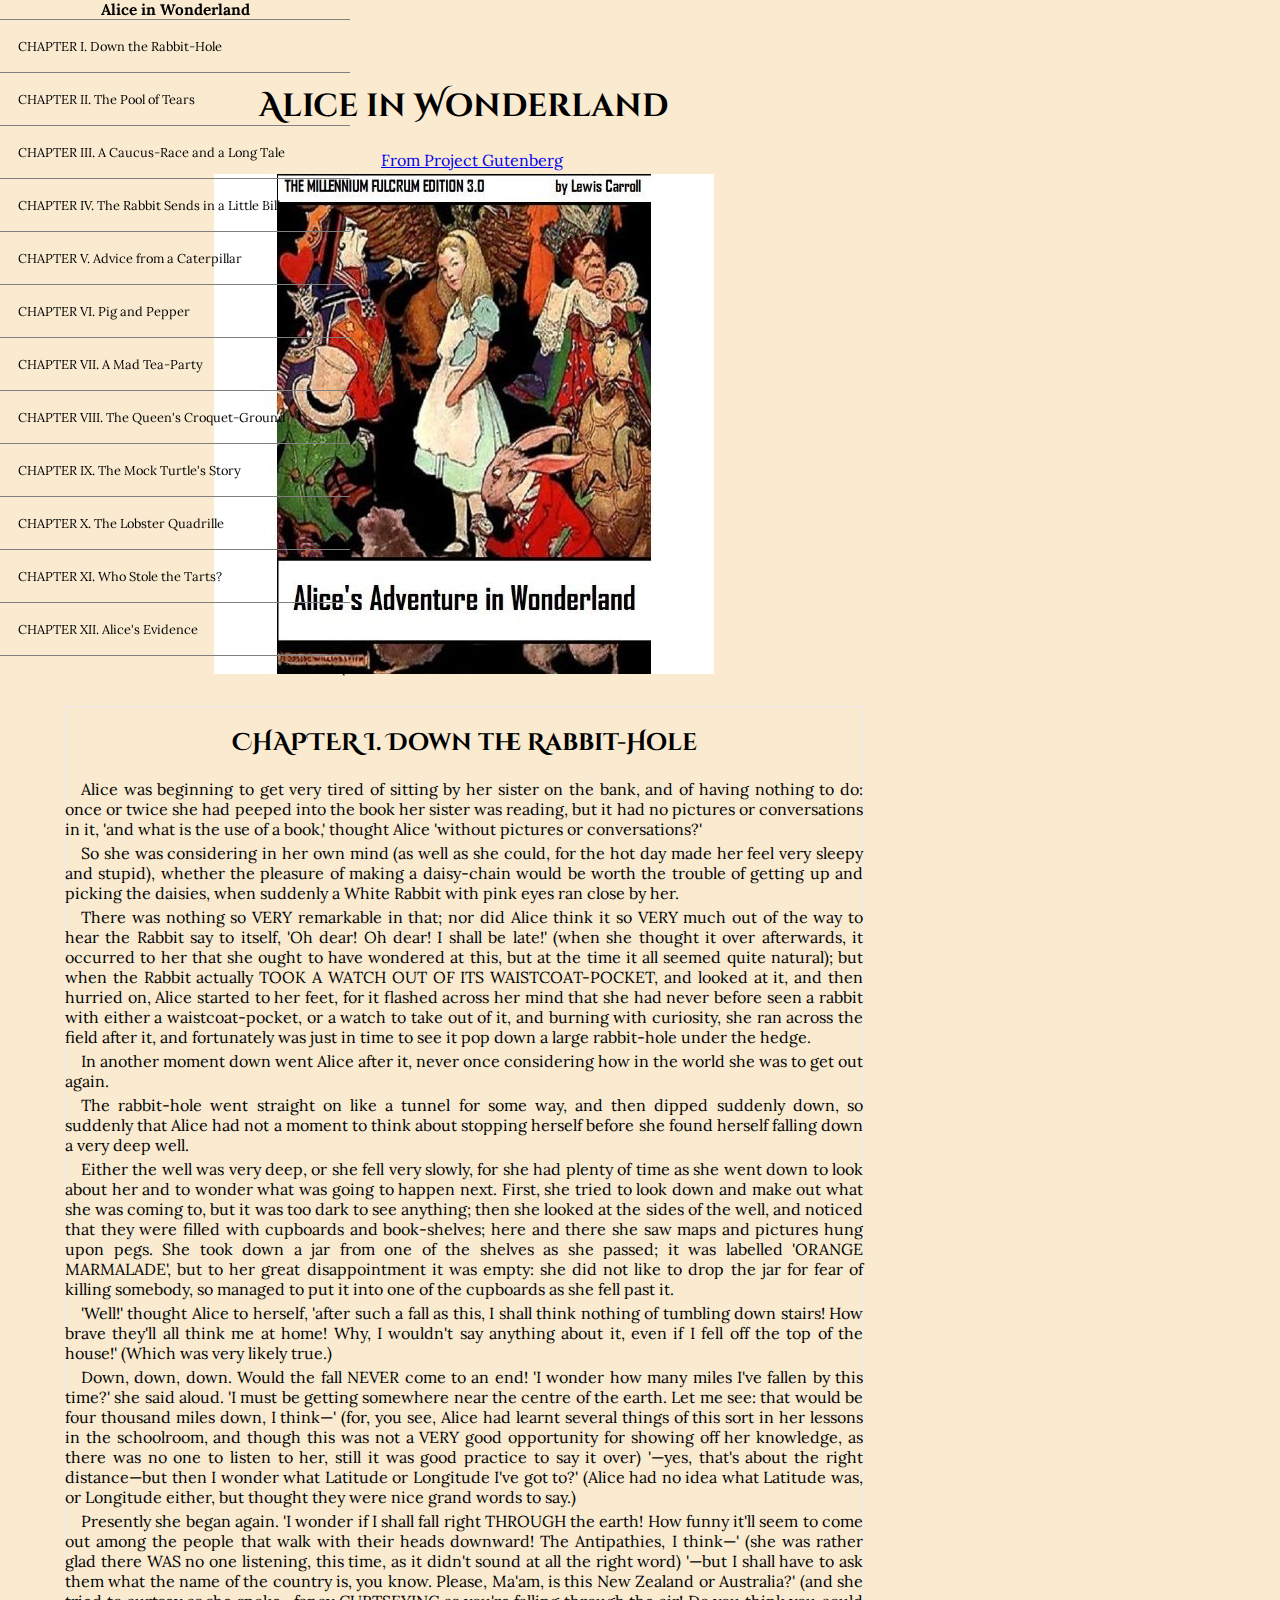
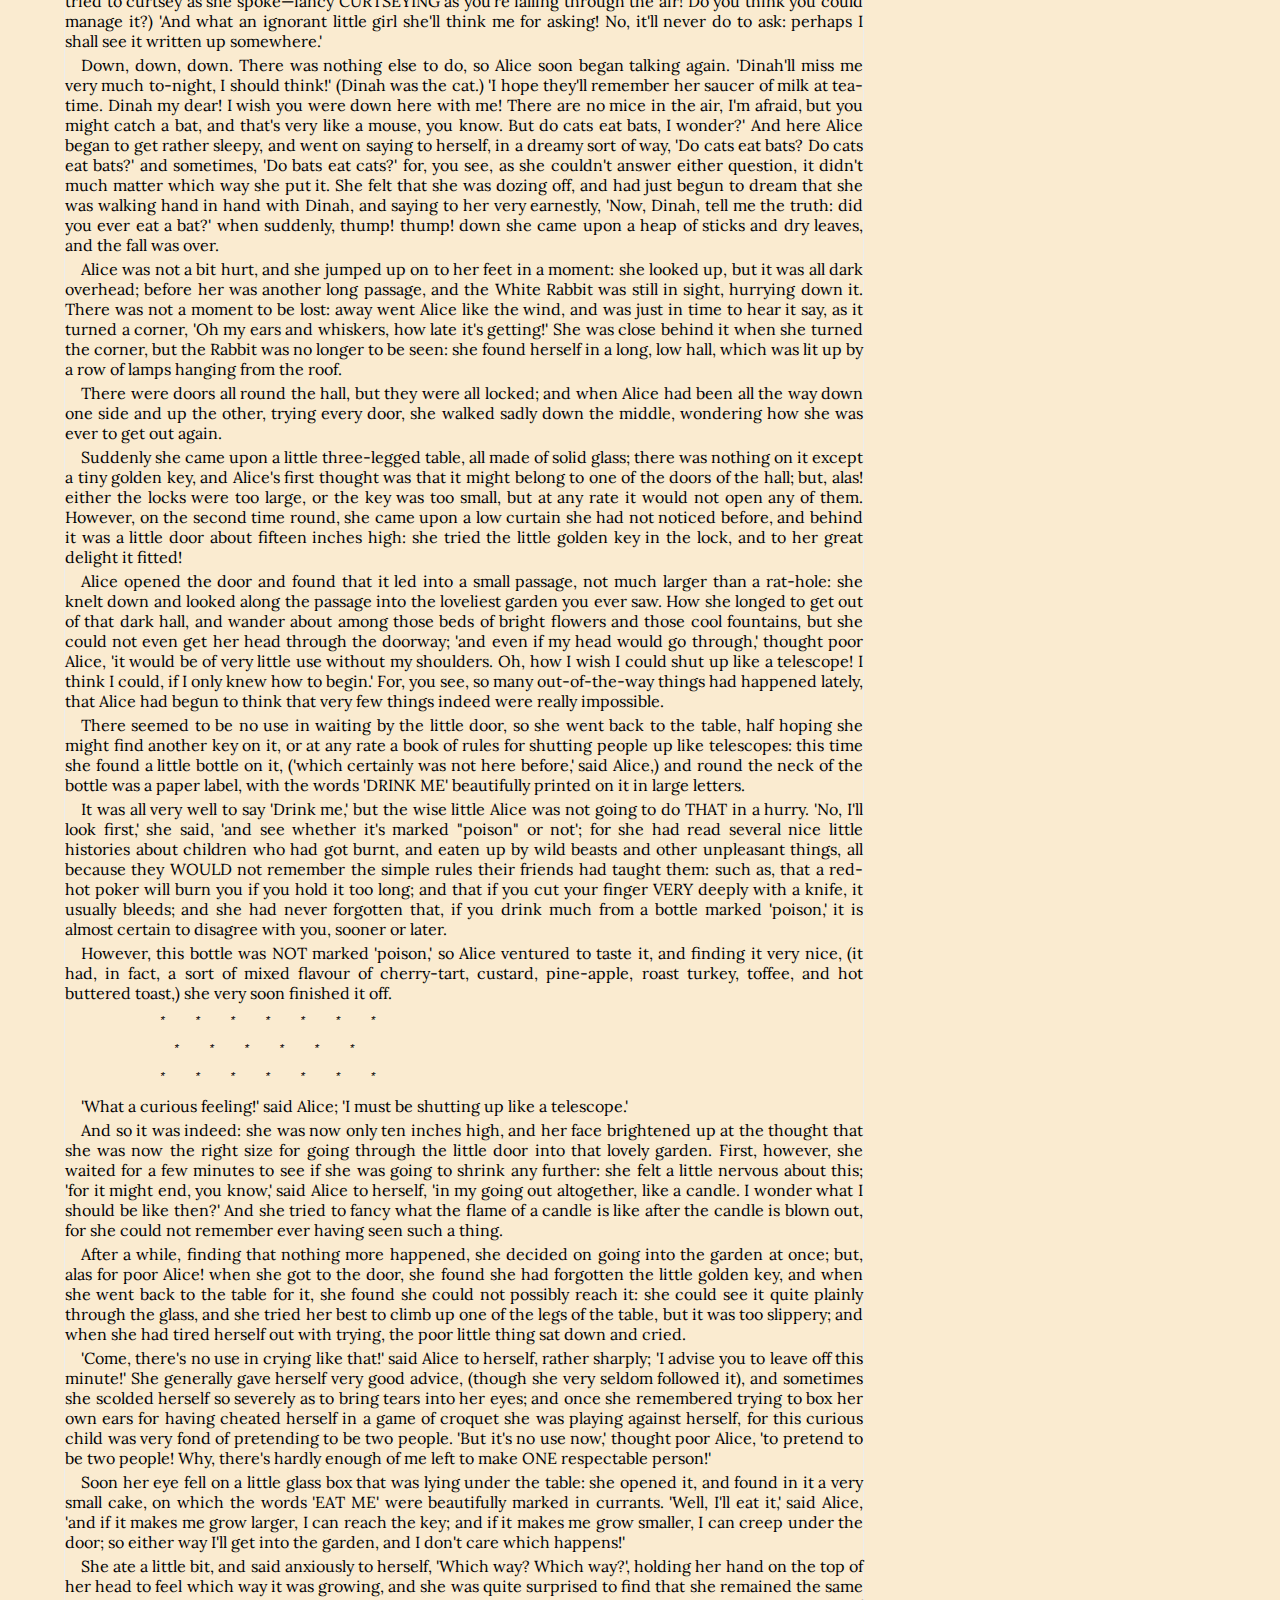
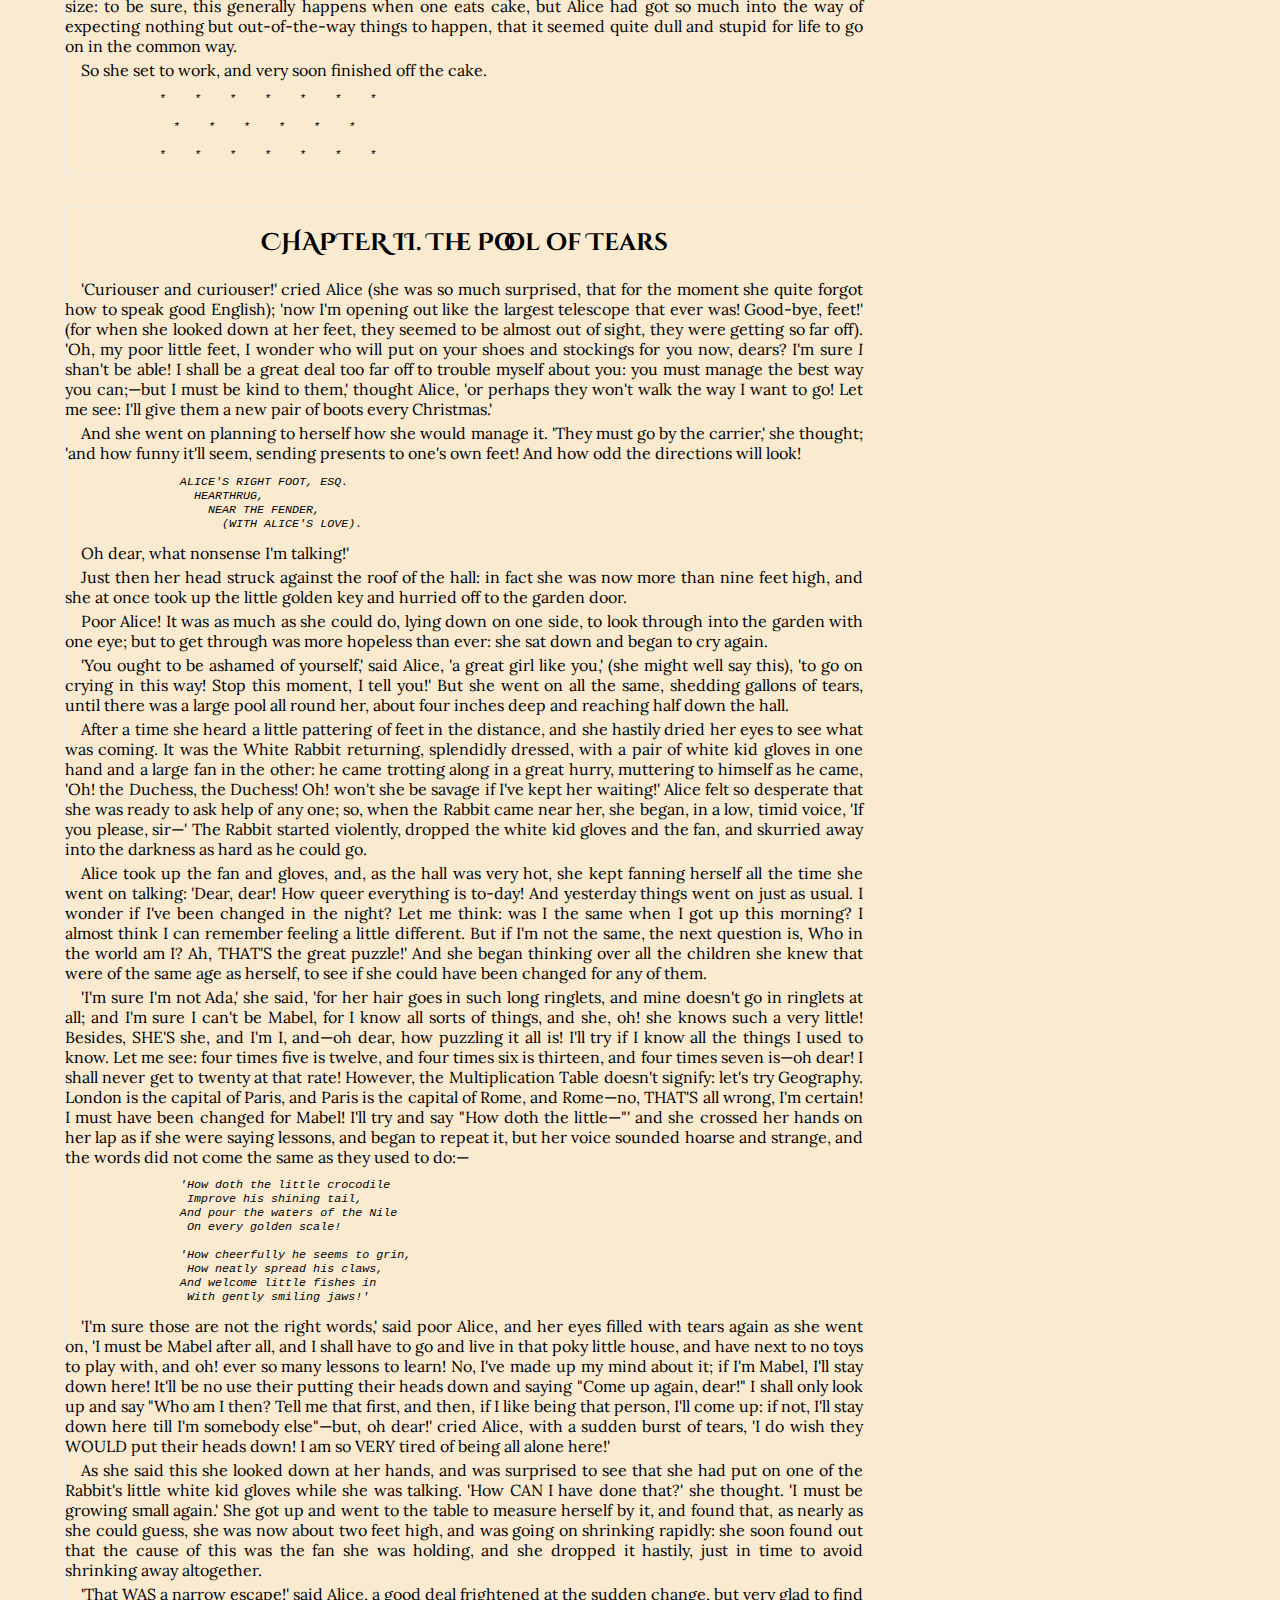
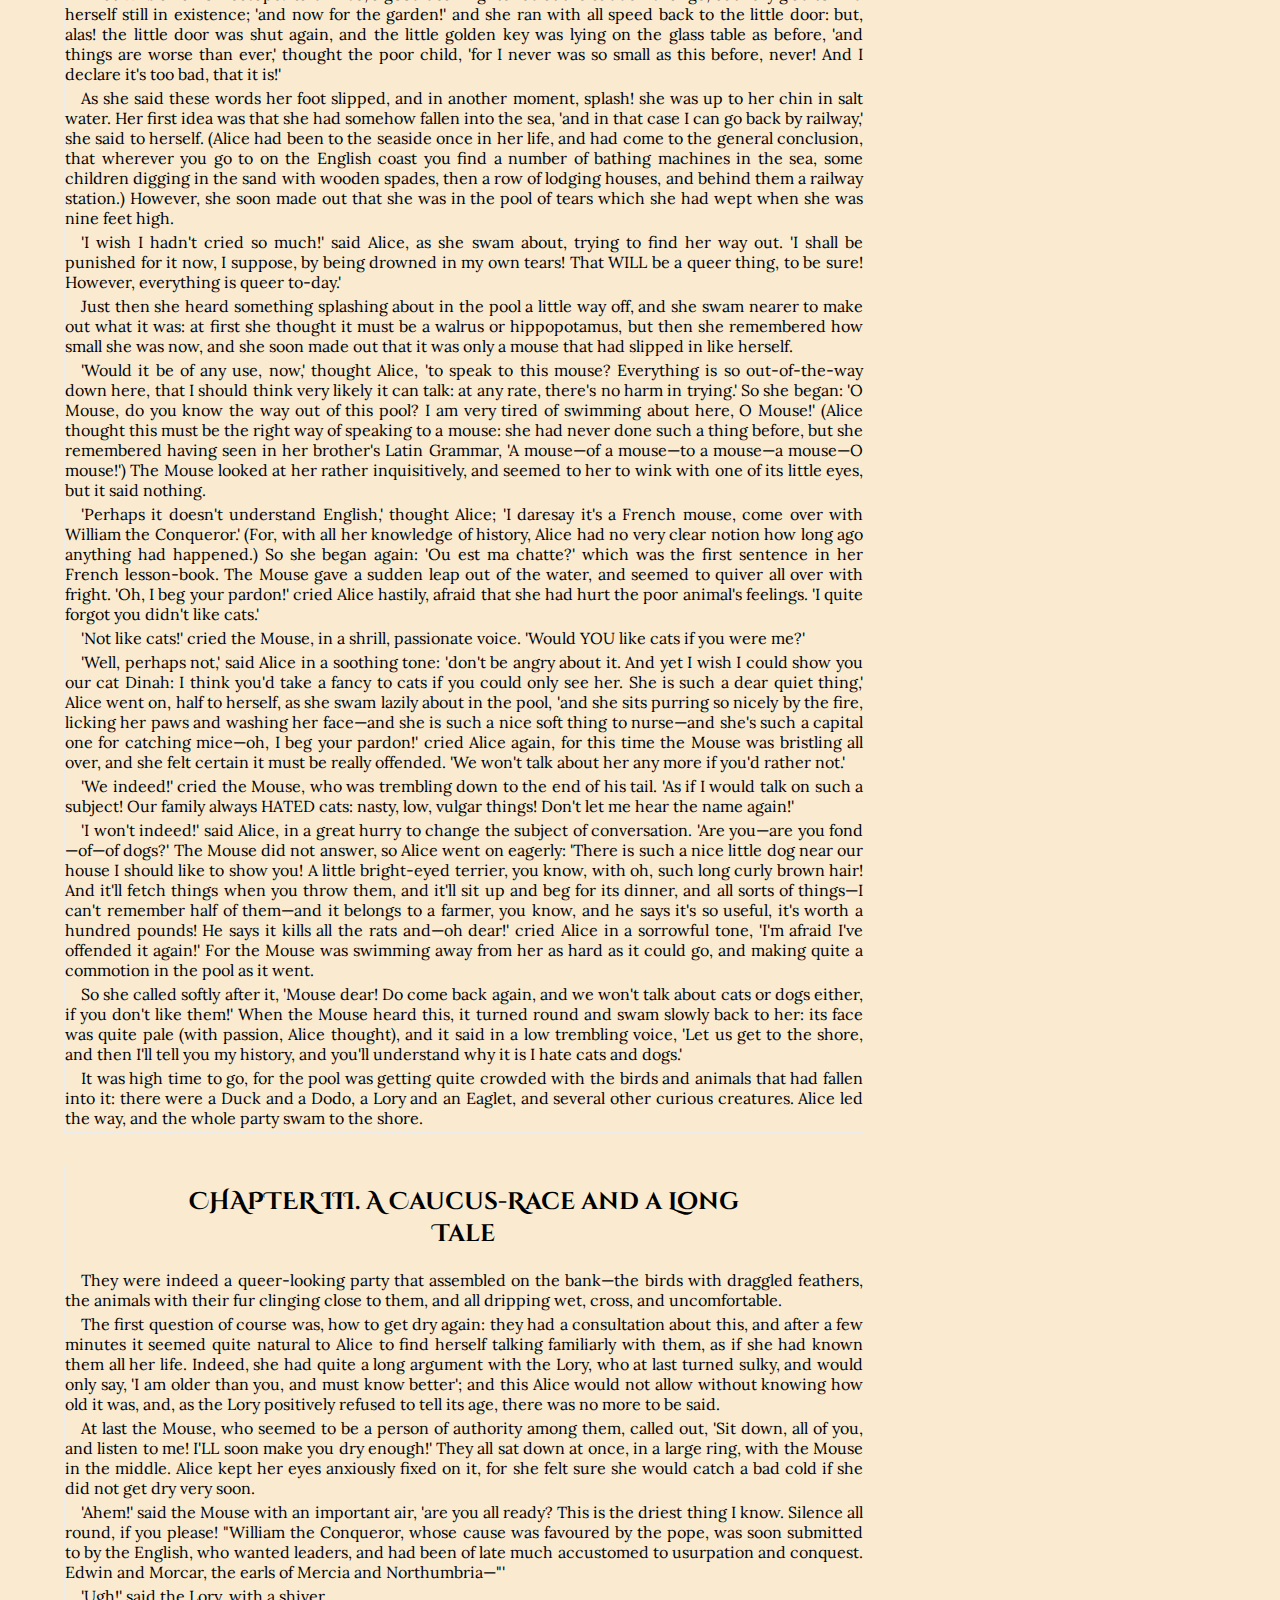
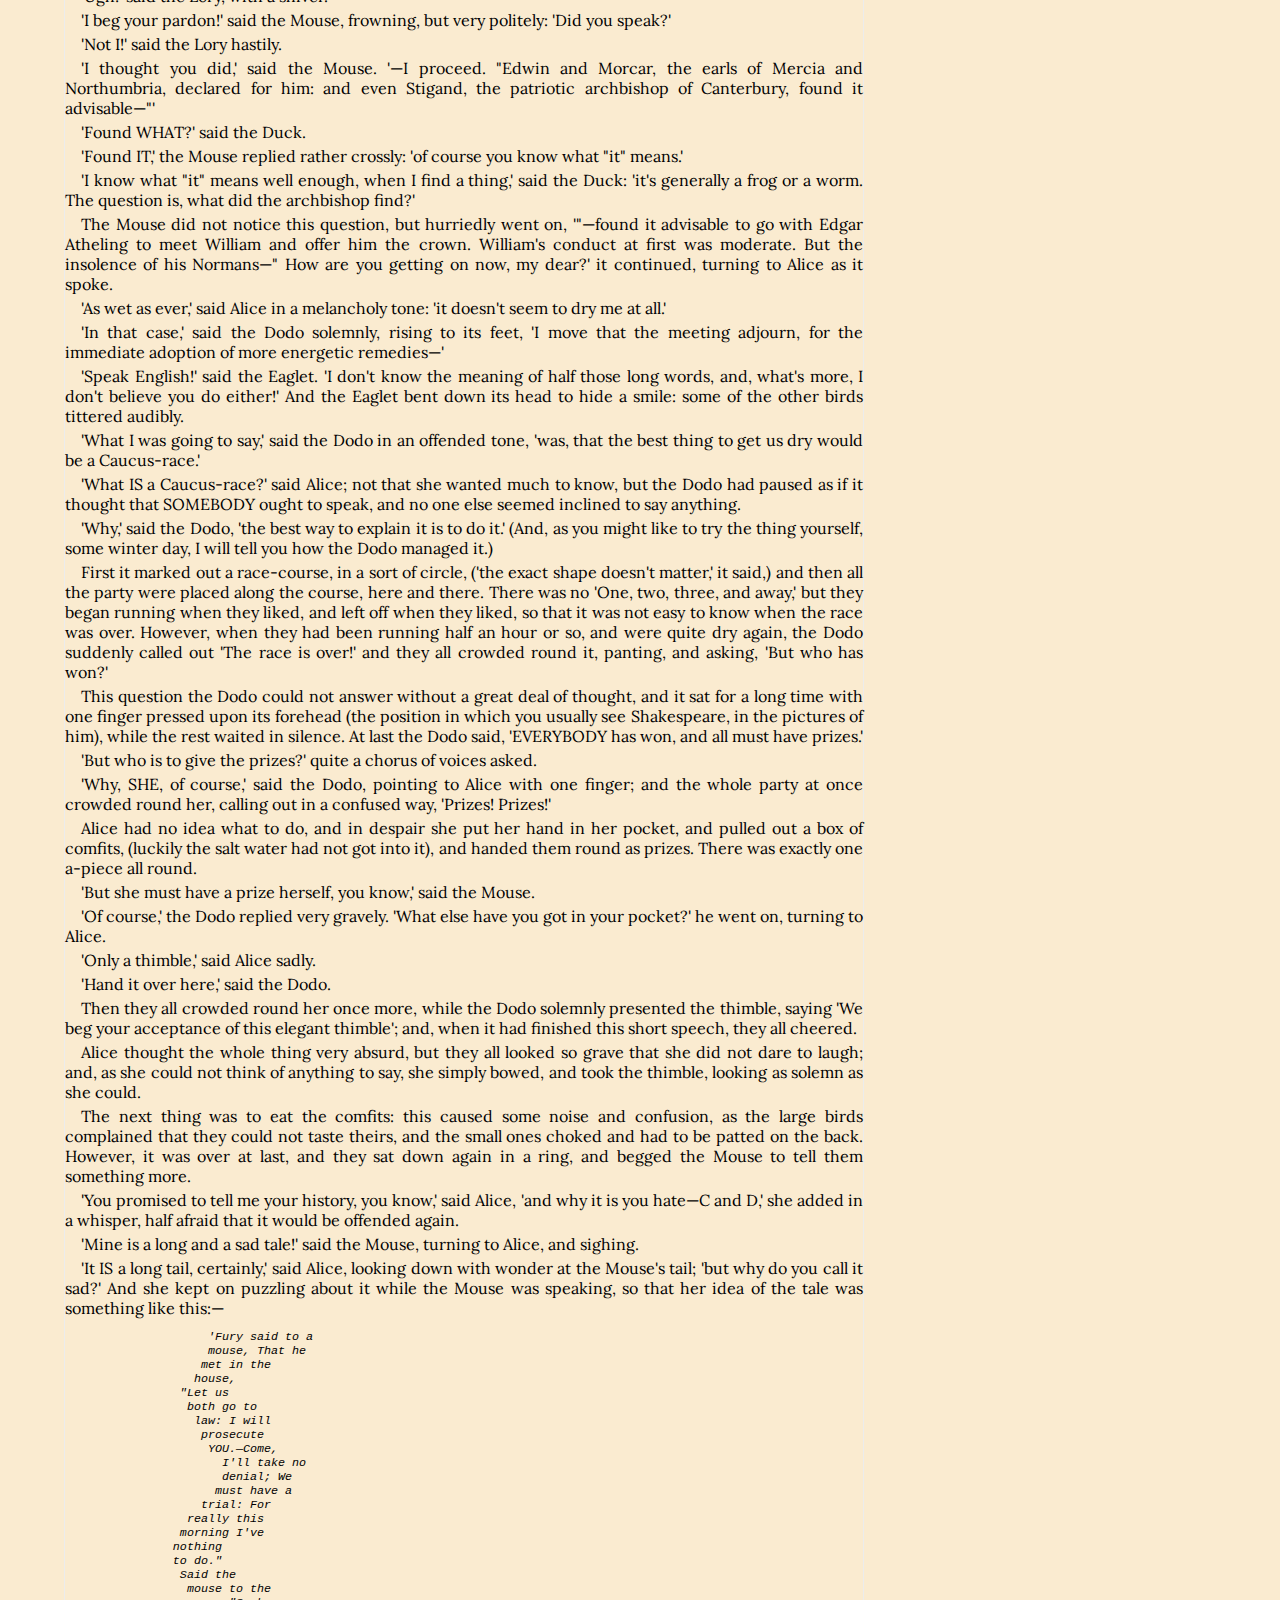
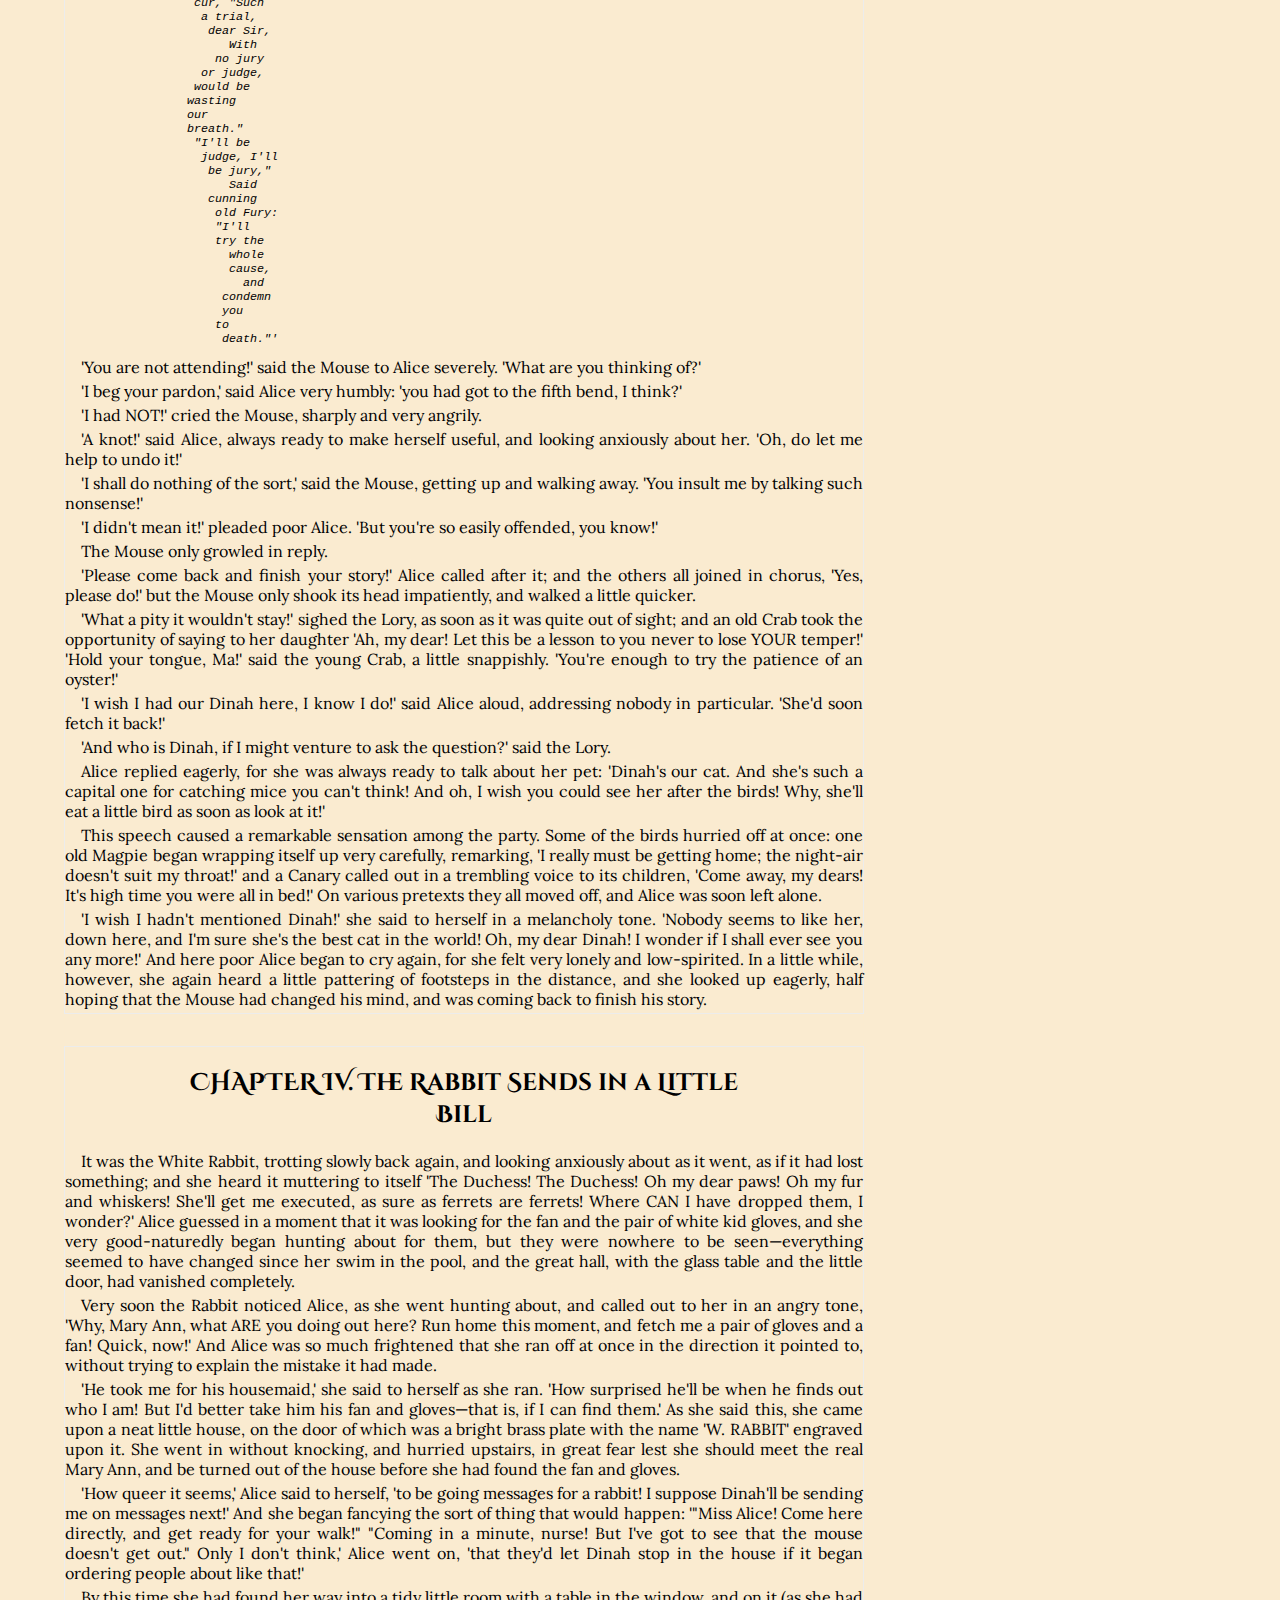
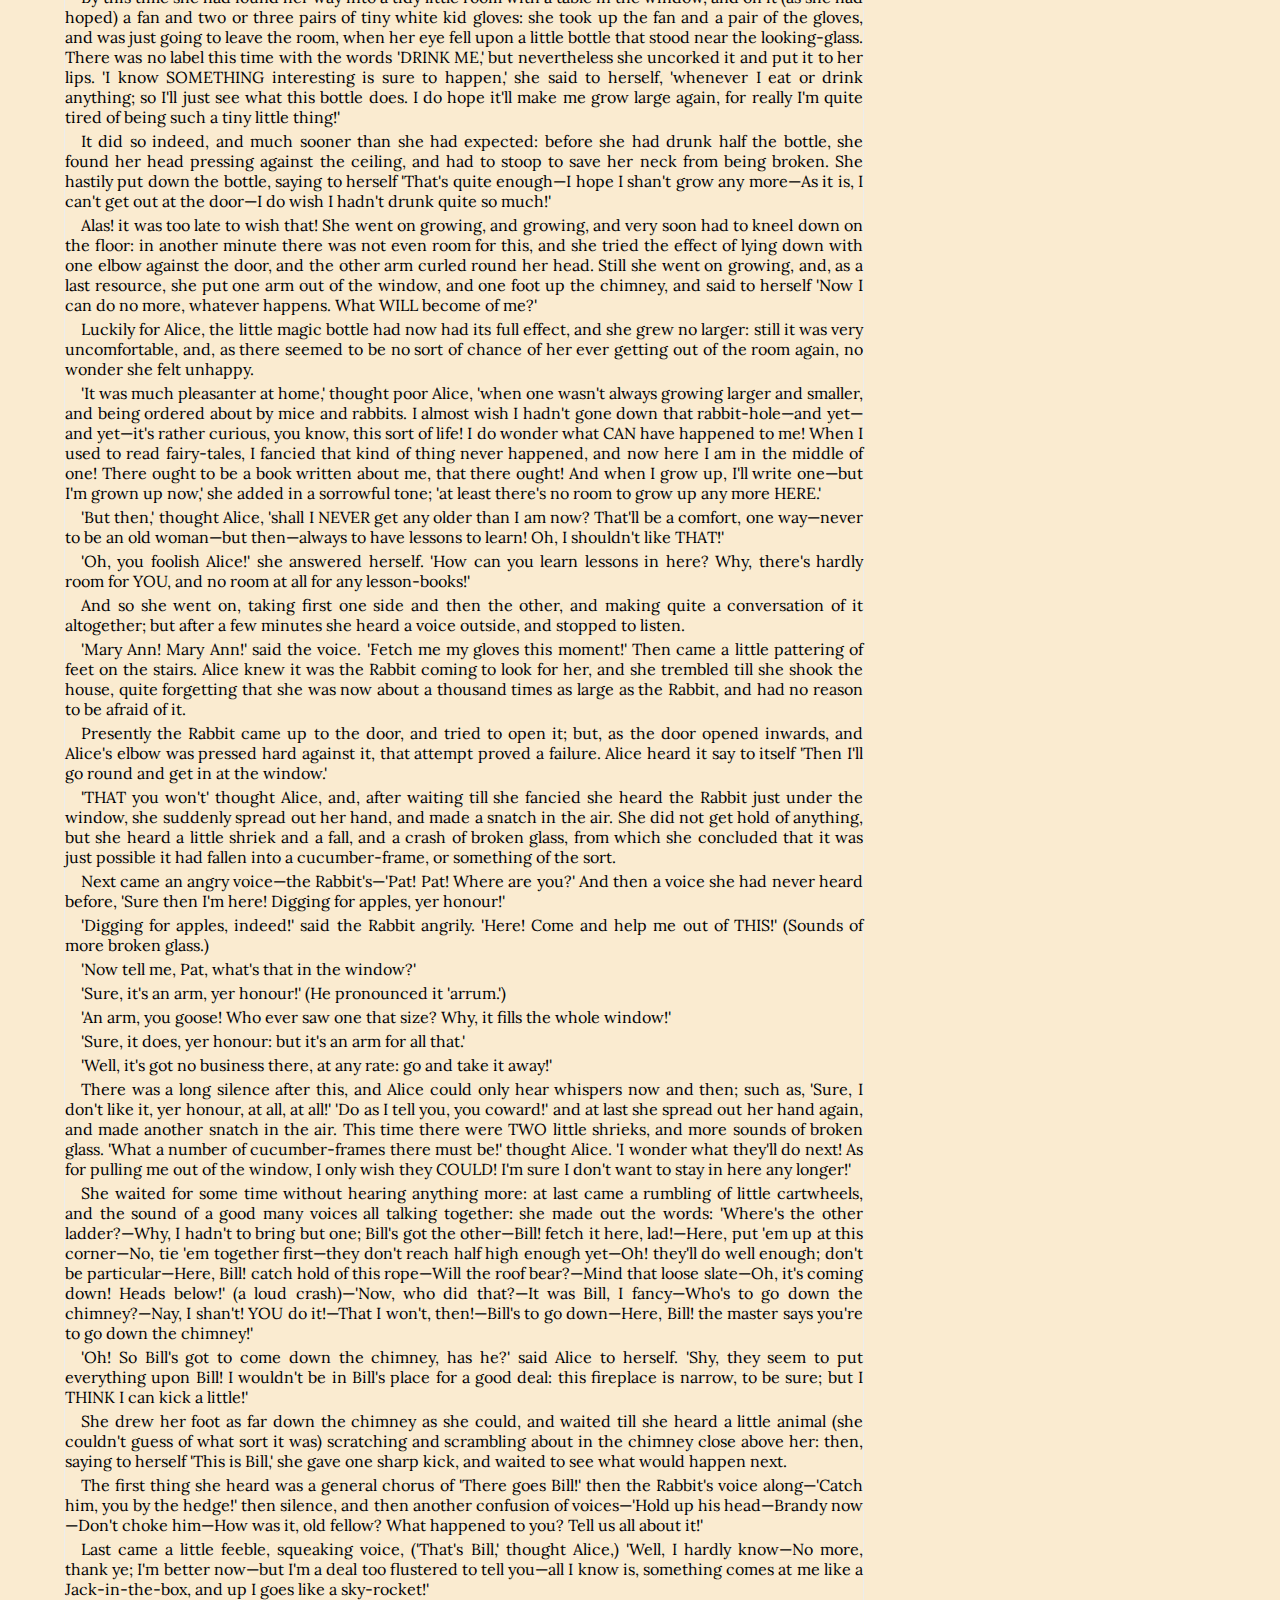
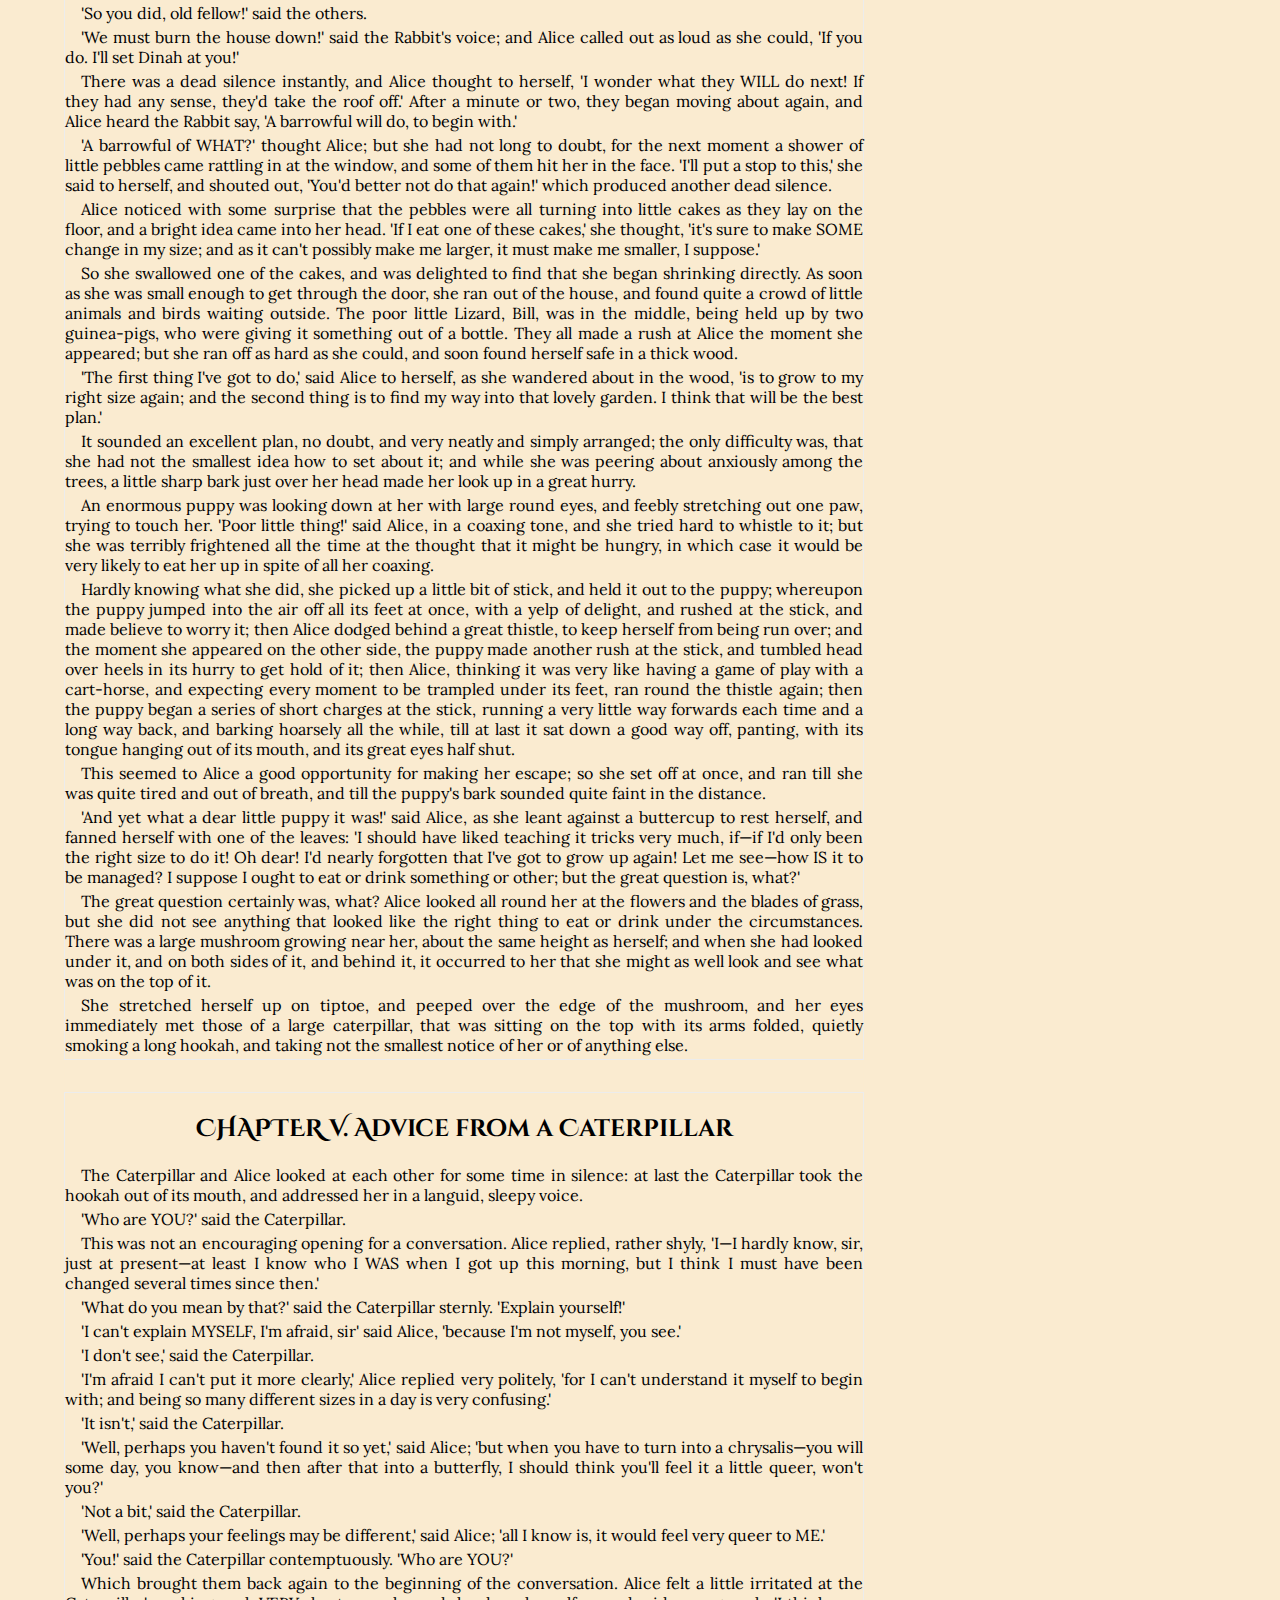
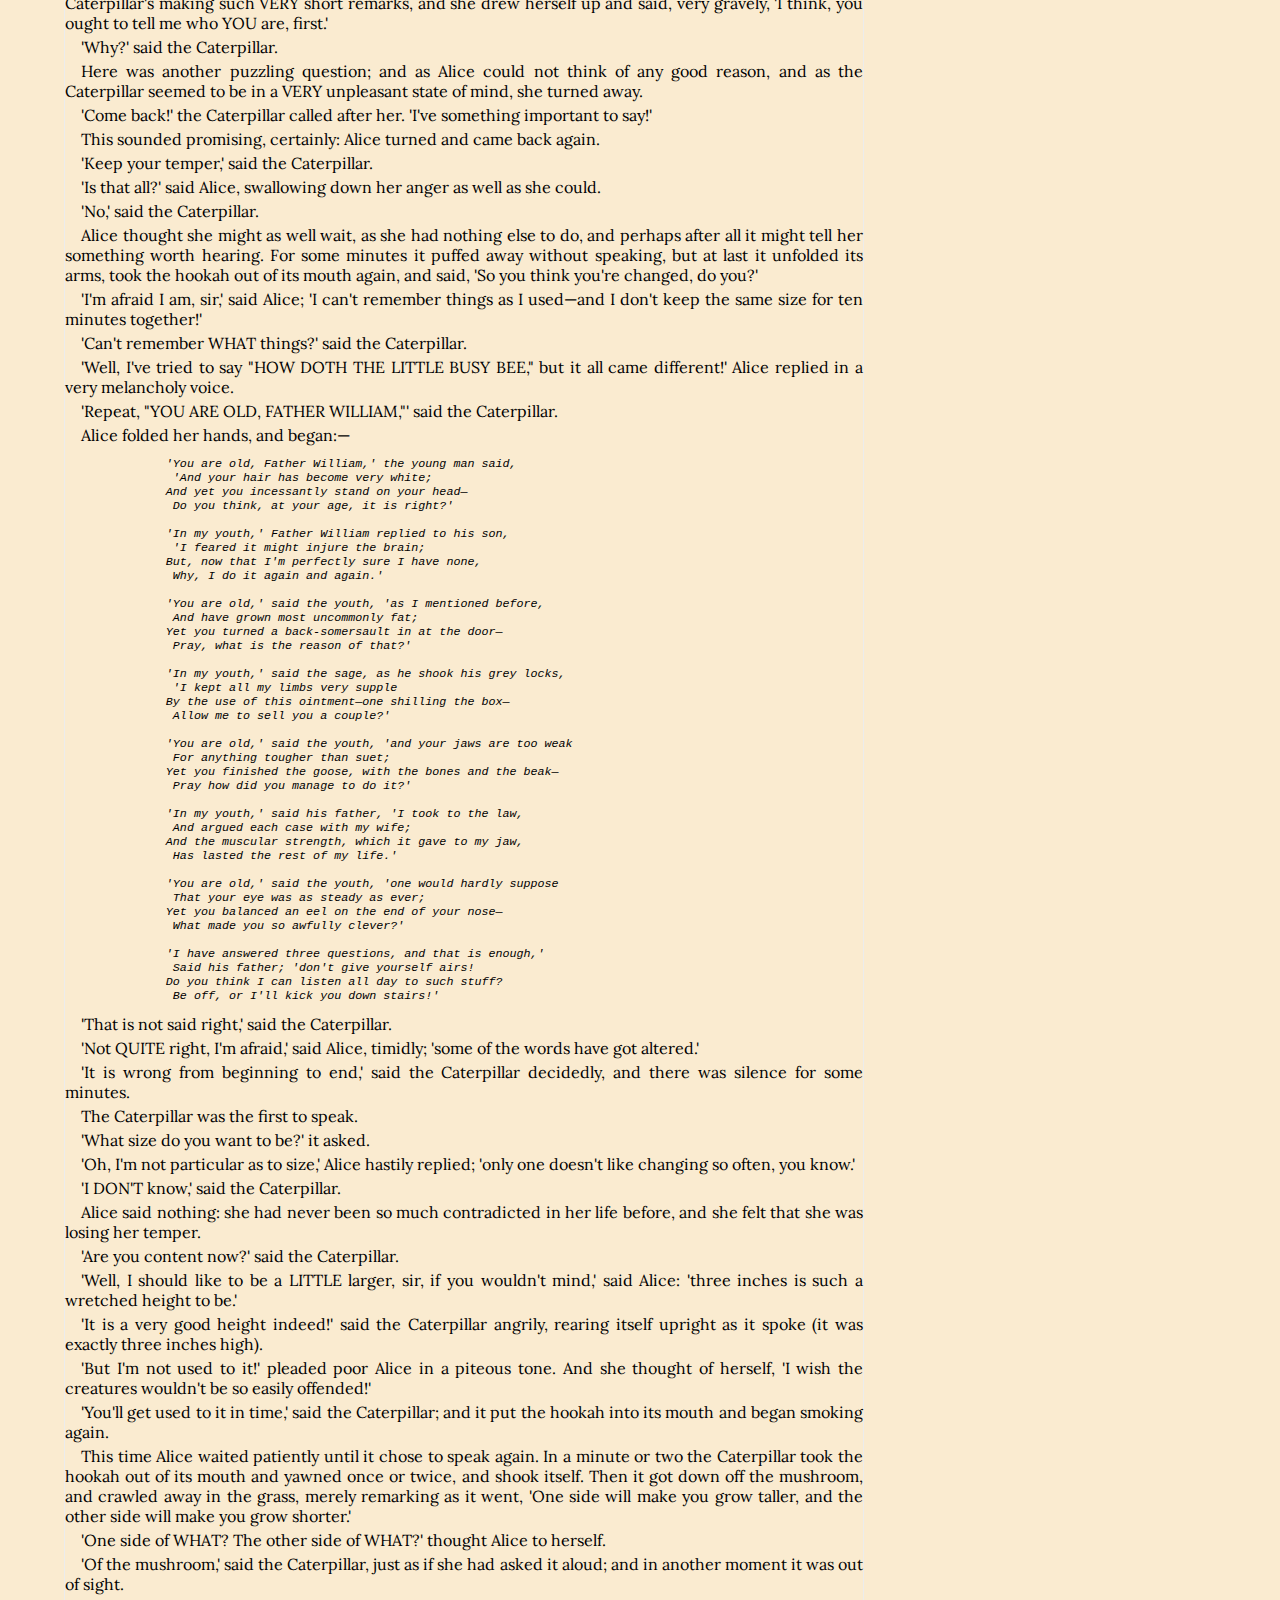
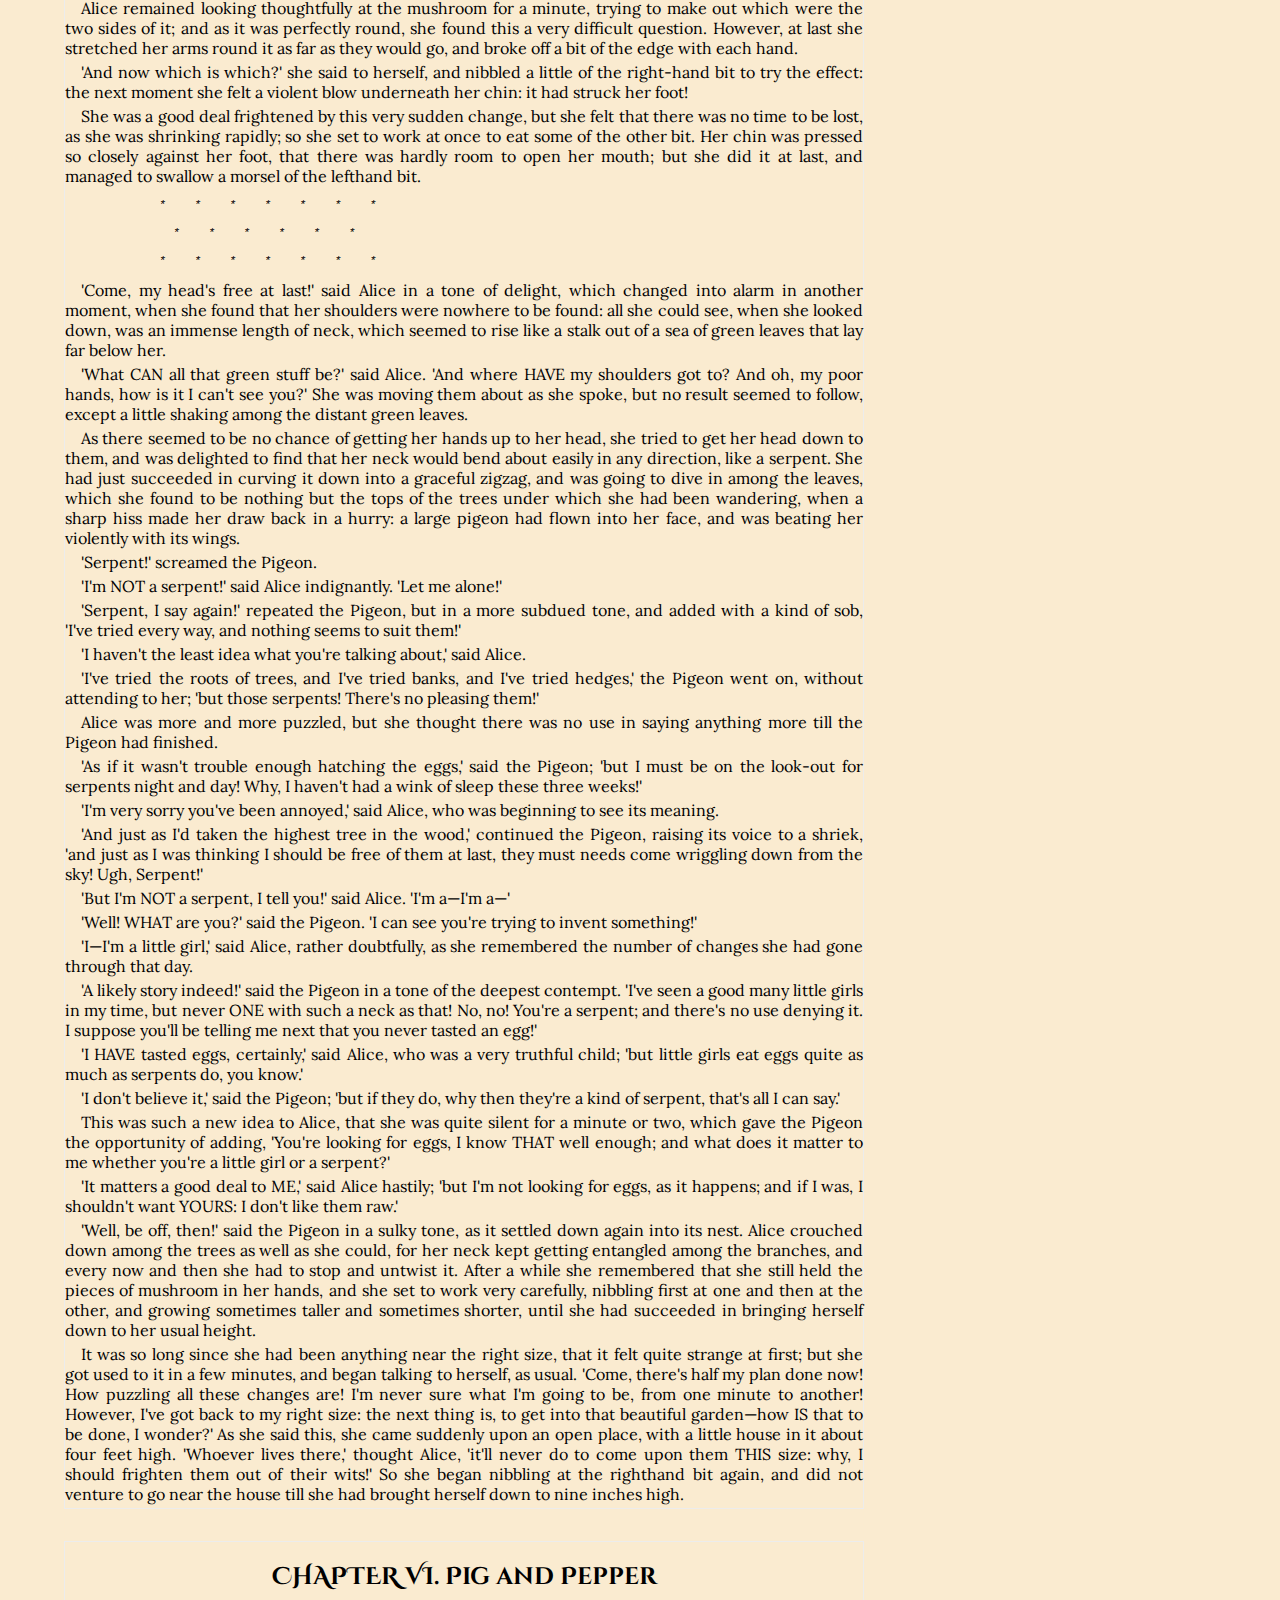
==== commit 611404d5: "Float" ====
--- a/demos/alice/index.html
+++ b/demos/alice/index.html
@@ -37,7 +37,7 @@
 
     <style type="text/css">
     /* This is CSS for the jQuery plugin */
-    .wrapper { width: 800px; margin: auto; }
+    .wrapper { width: 800px; float: left; }
     #progress { width: 350px; position: fixed; top: 0; left: 0; font-size: .8em; }
     .toc-storybar {
       position: relative;
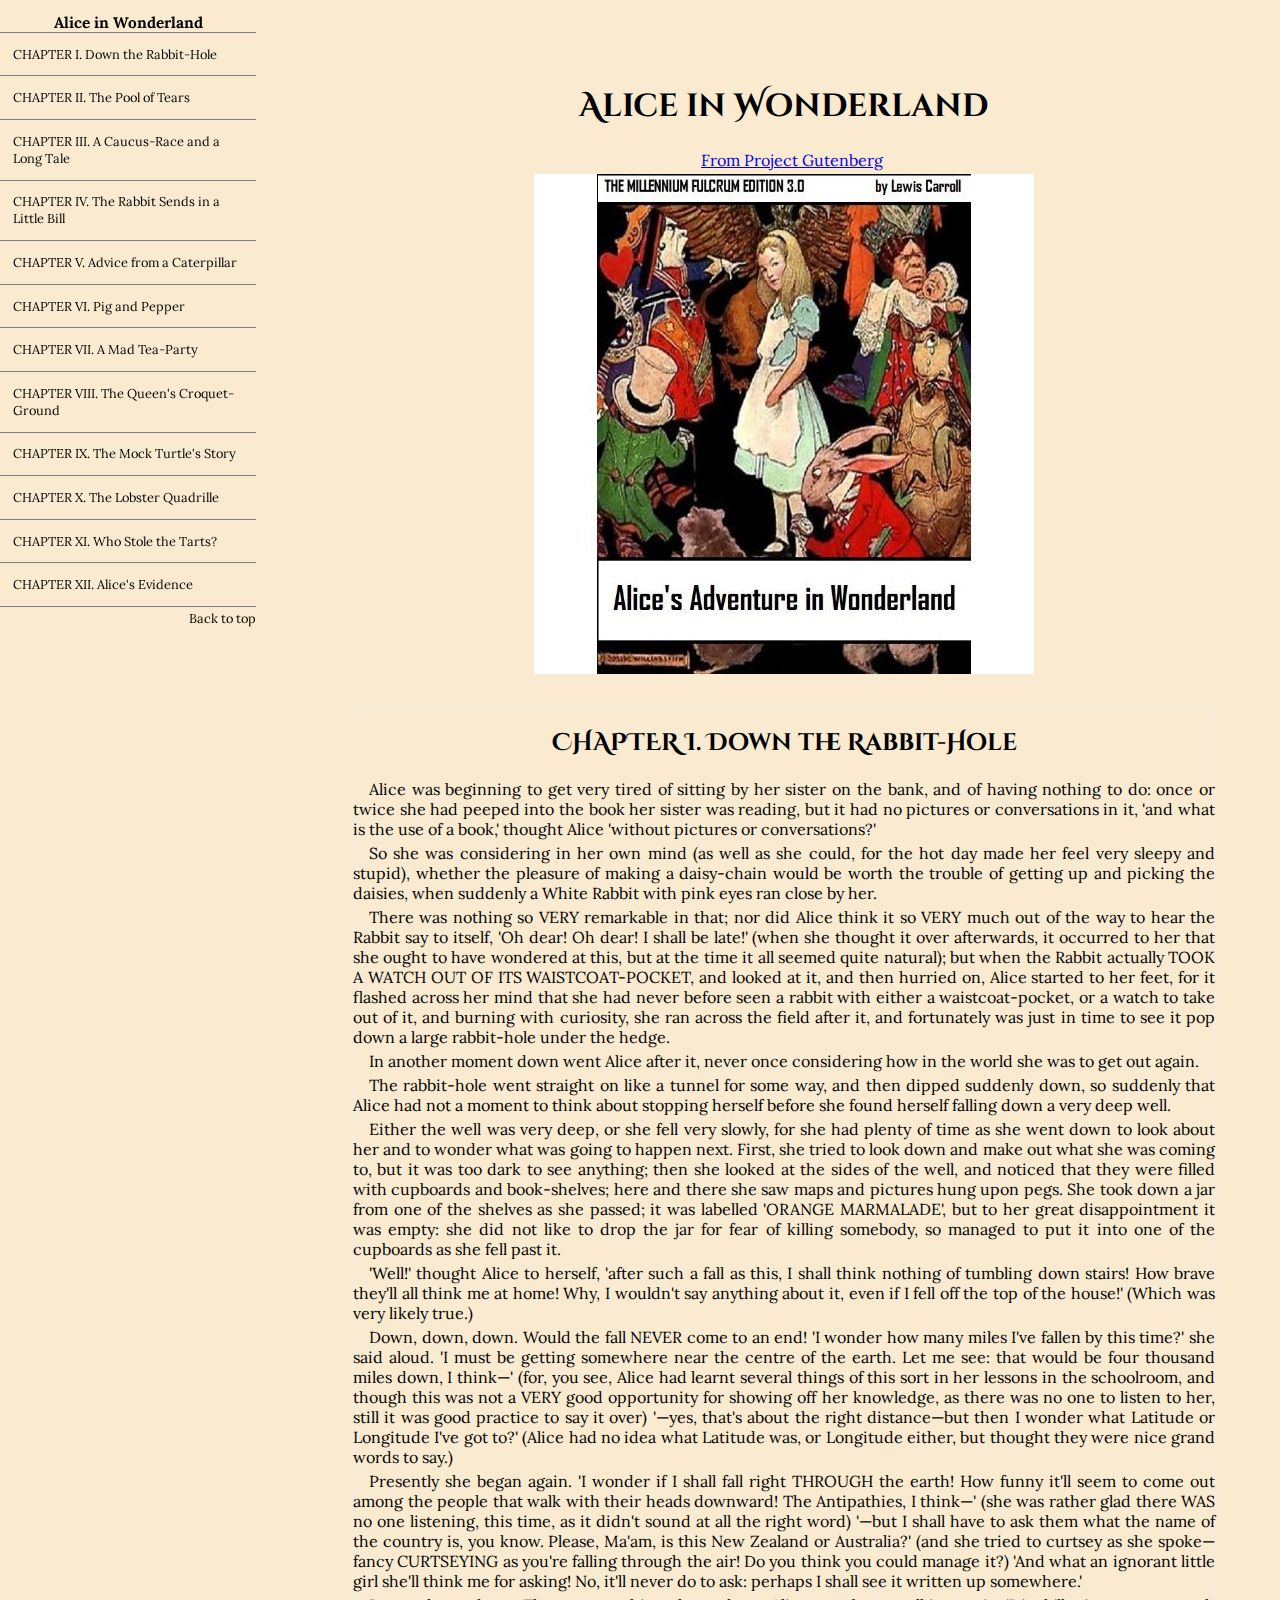
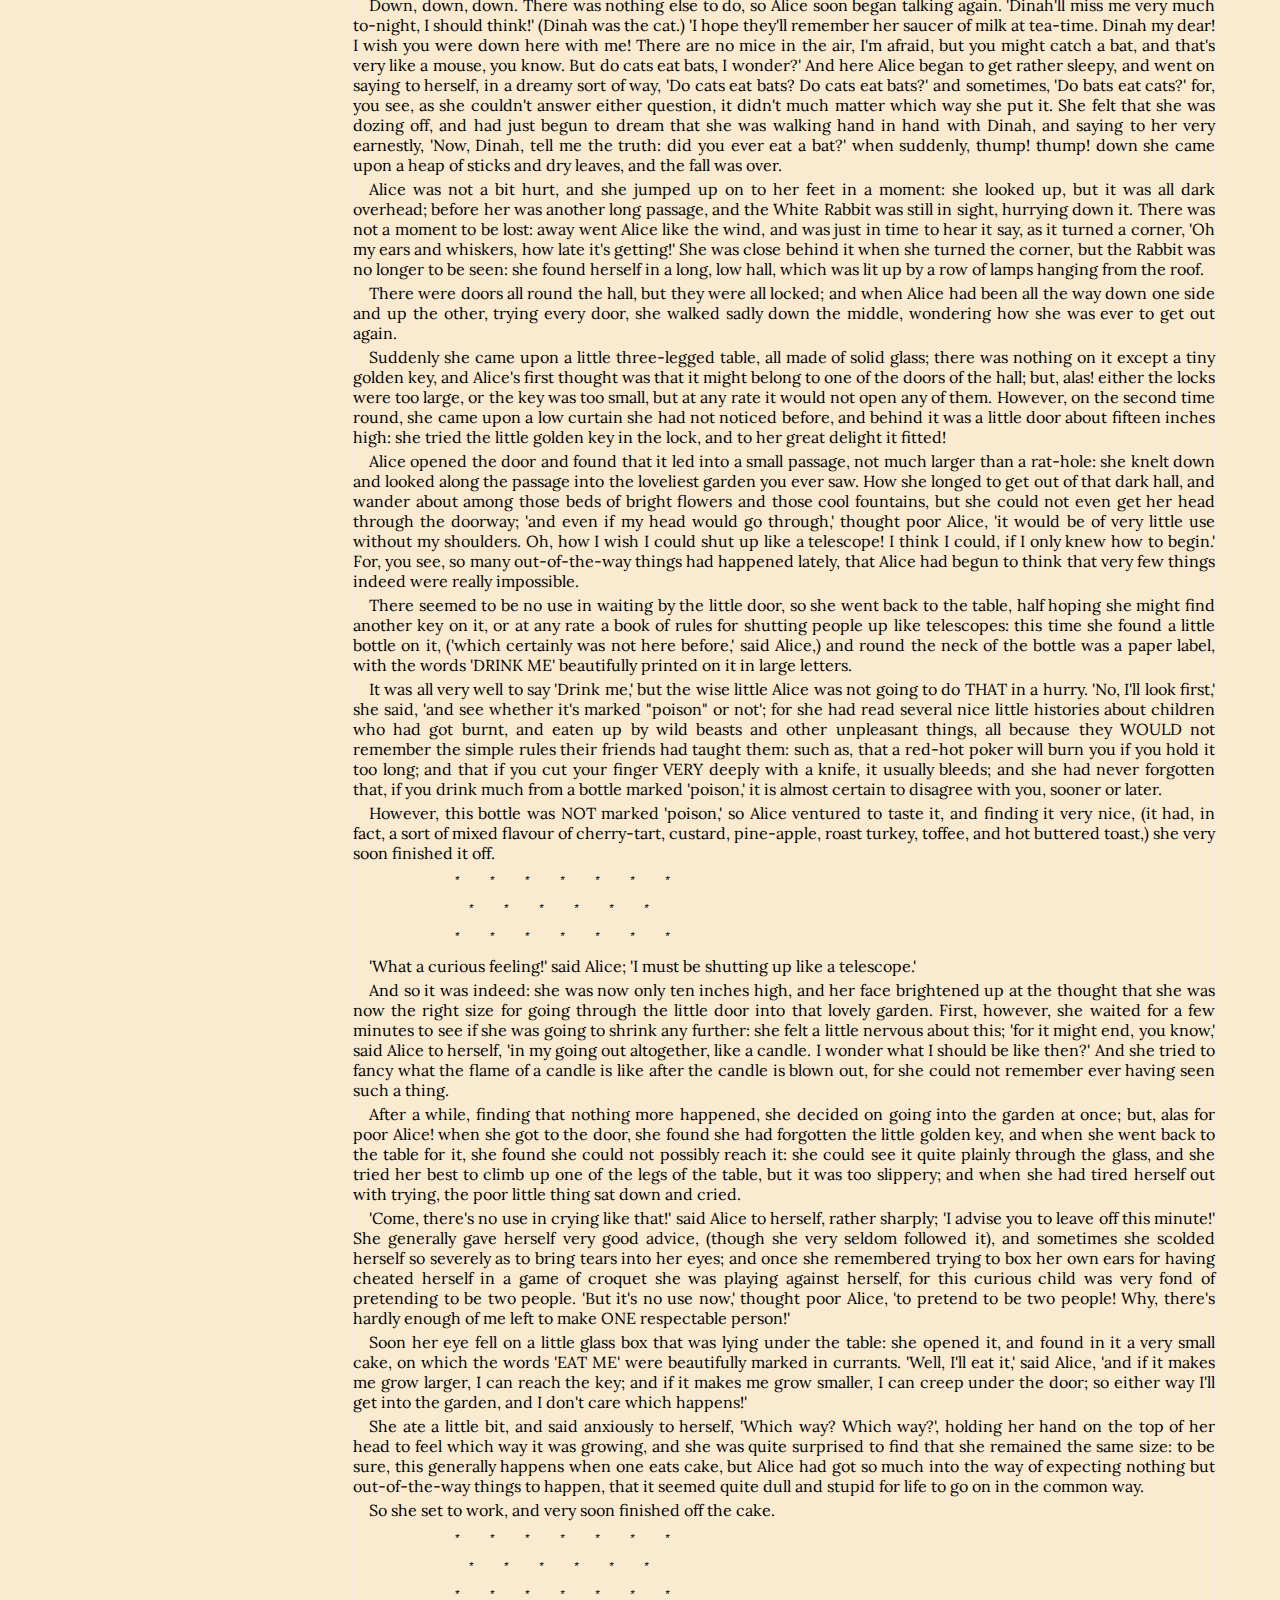
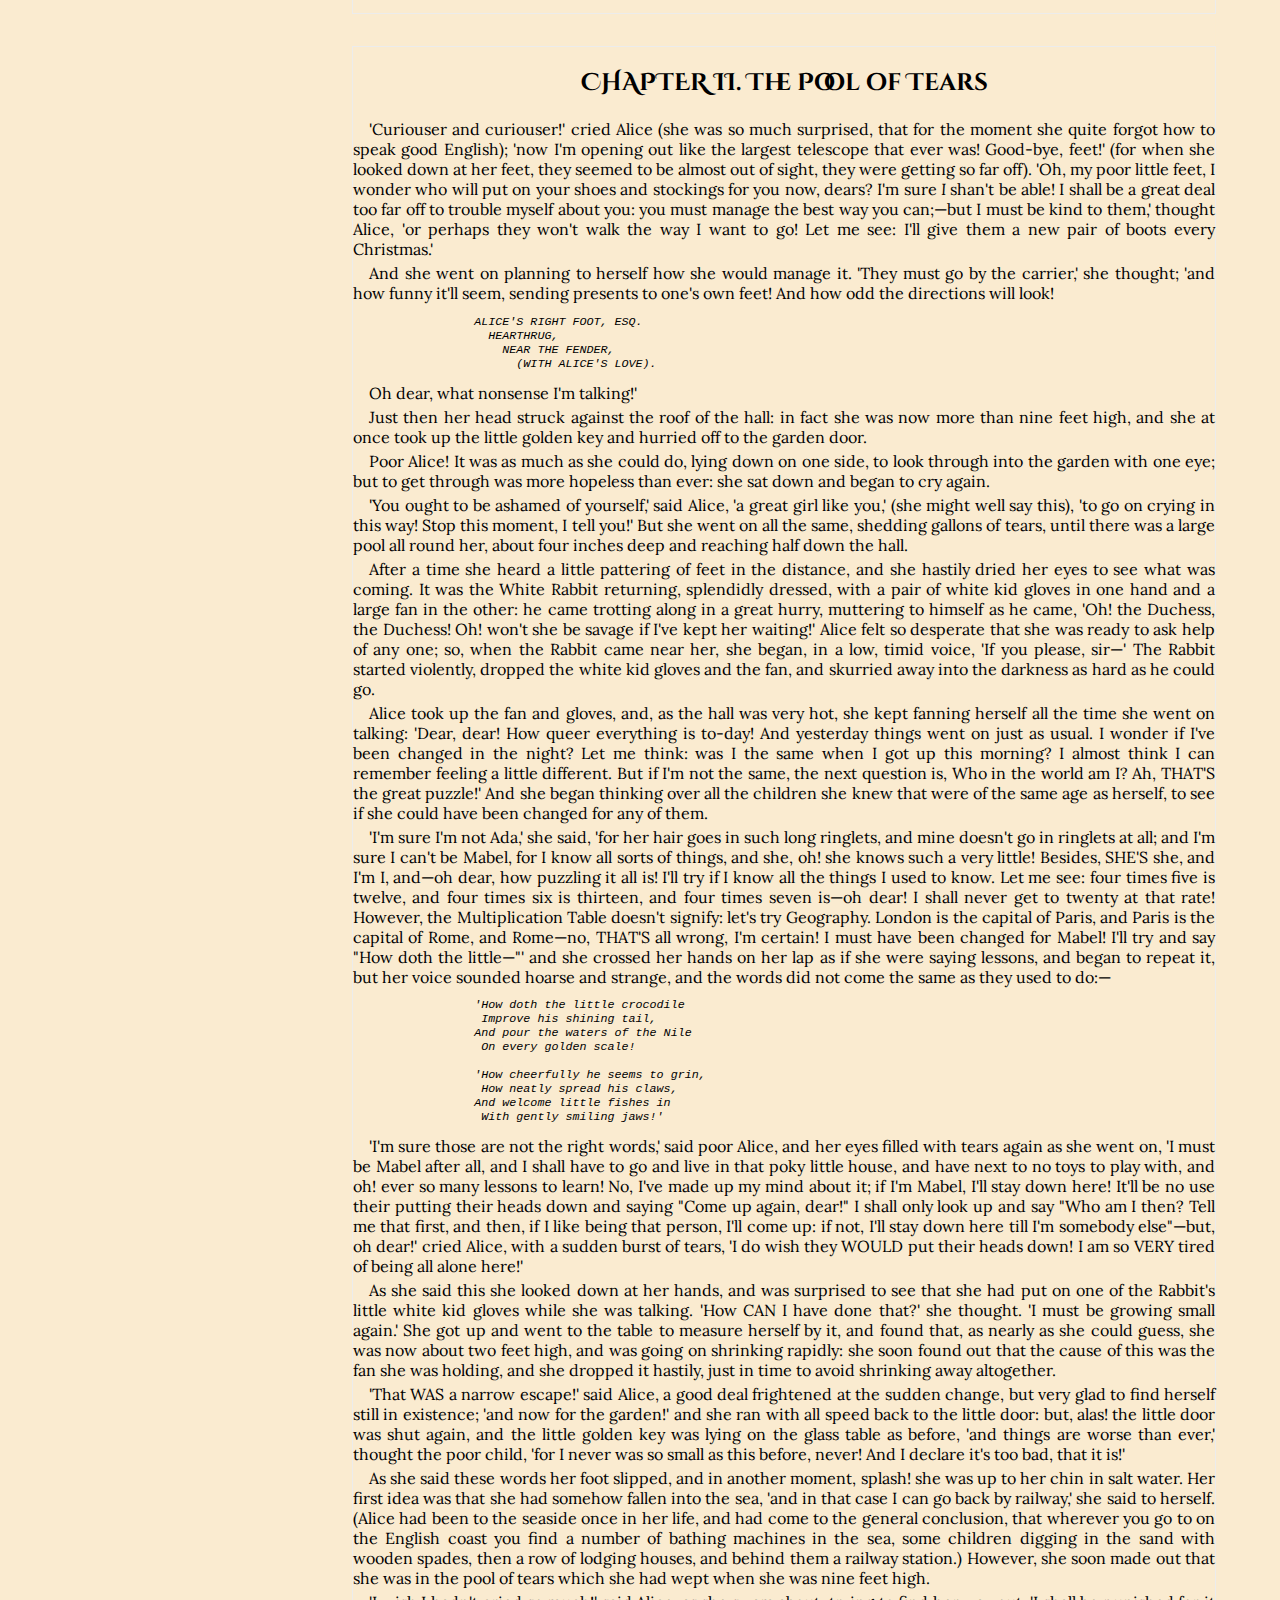
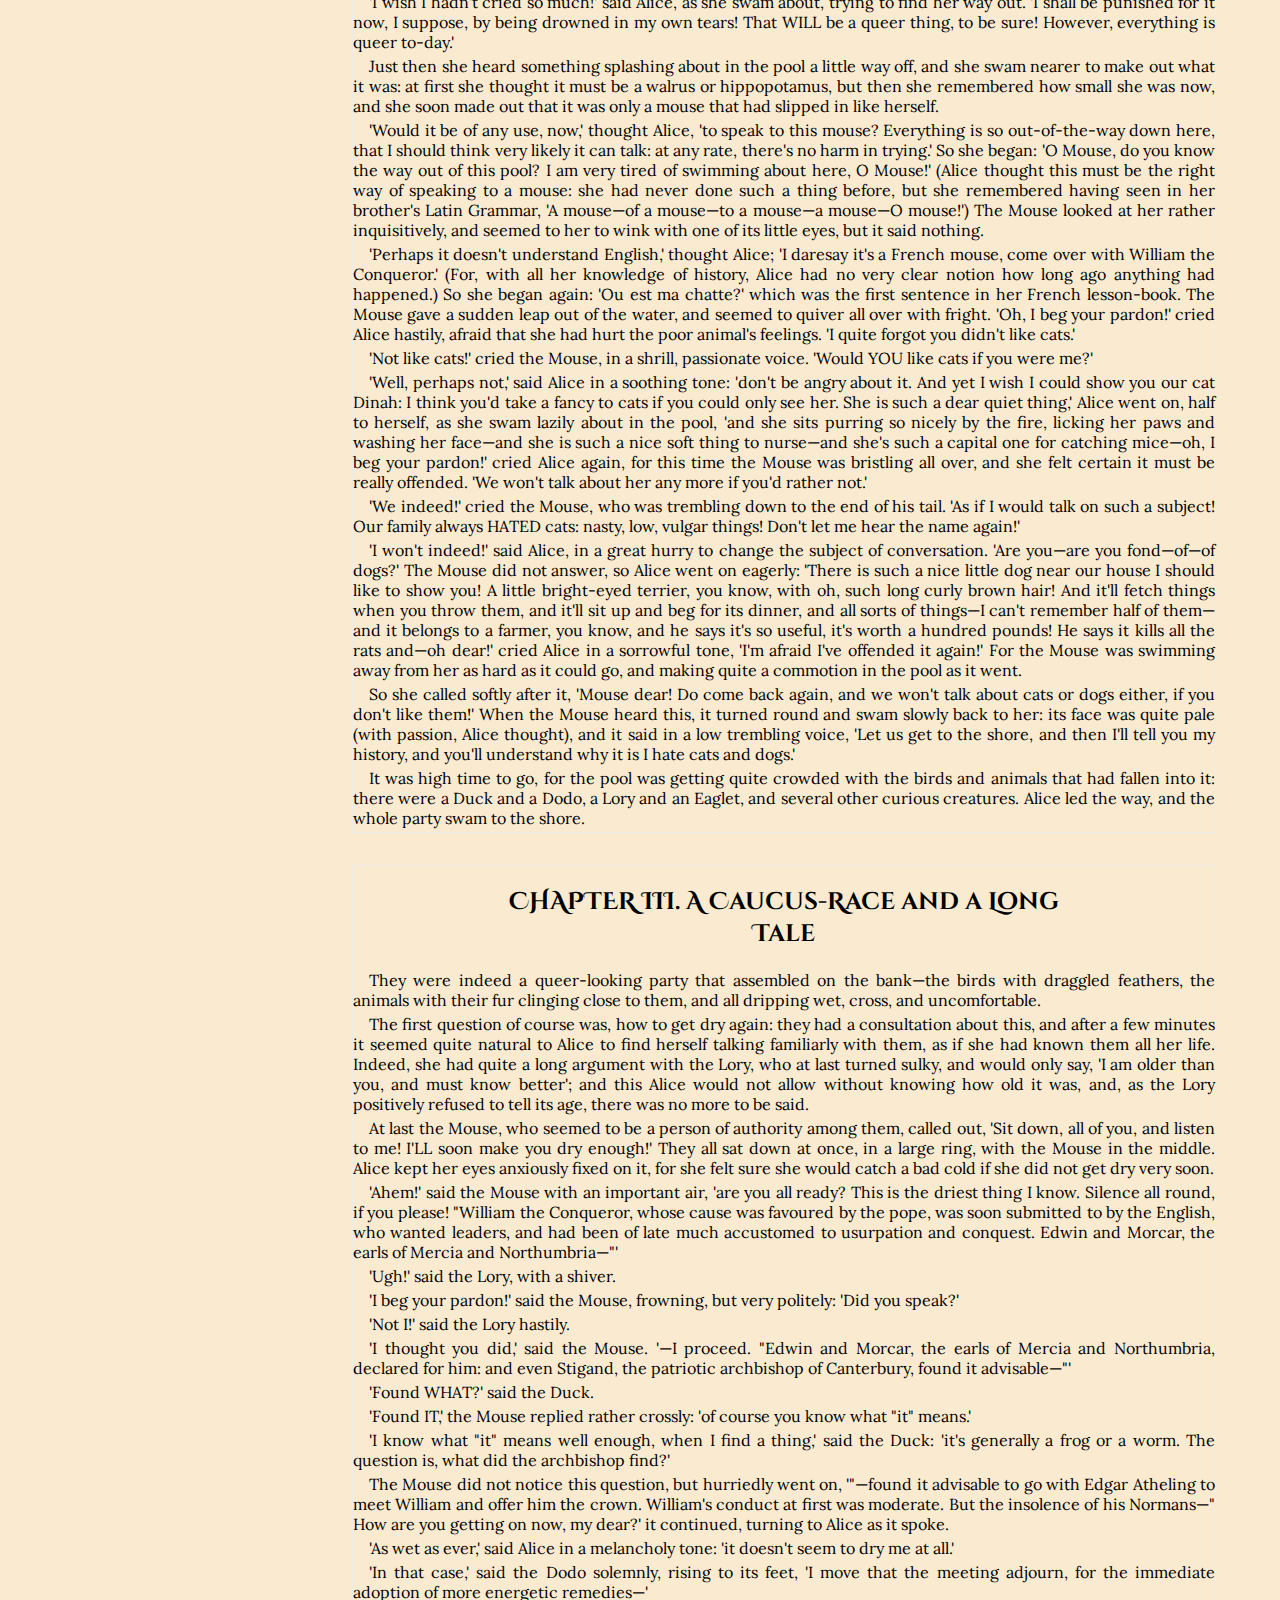
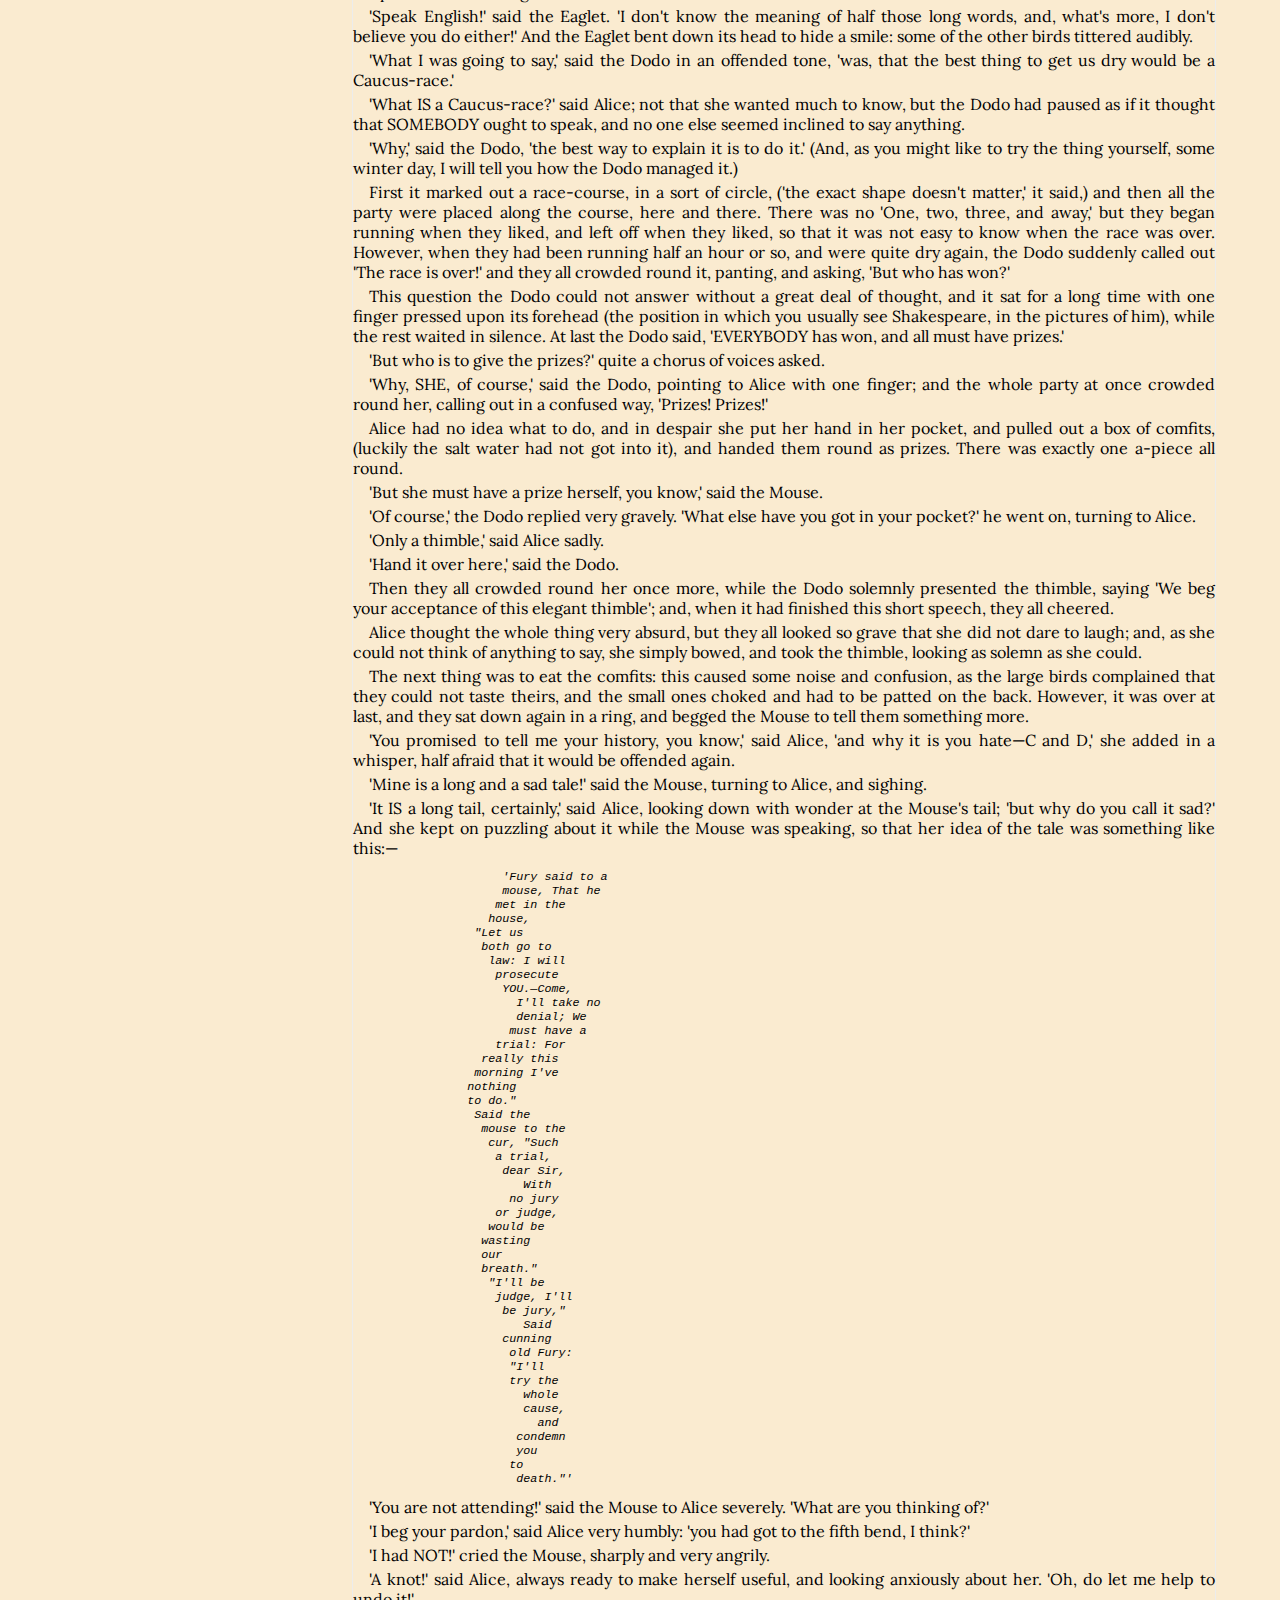
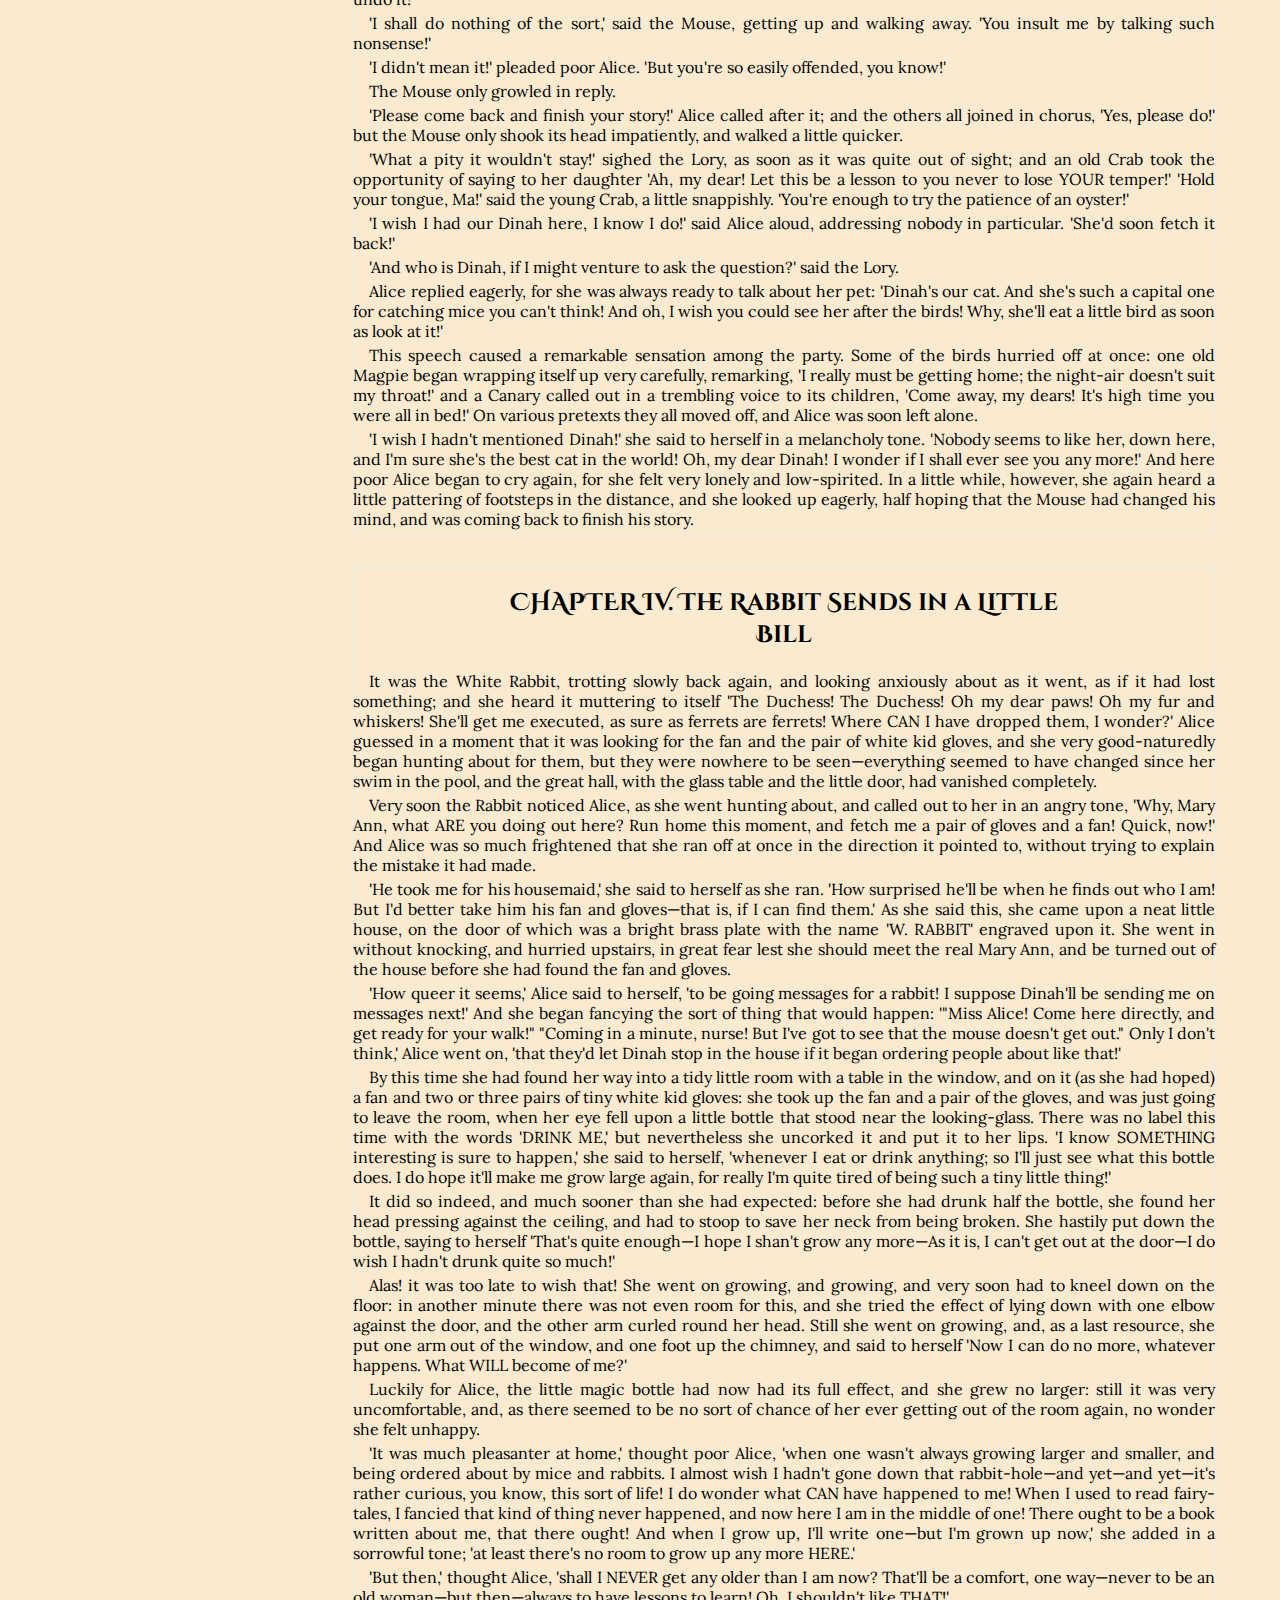
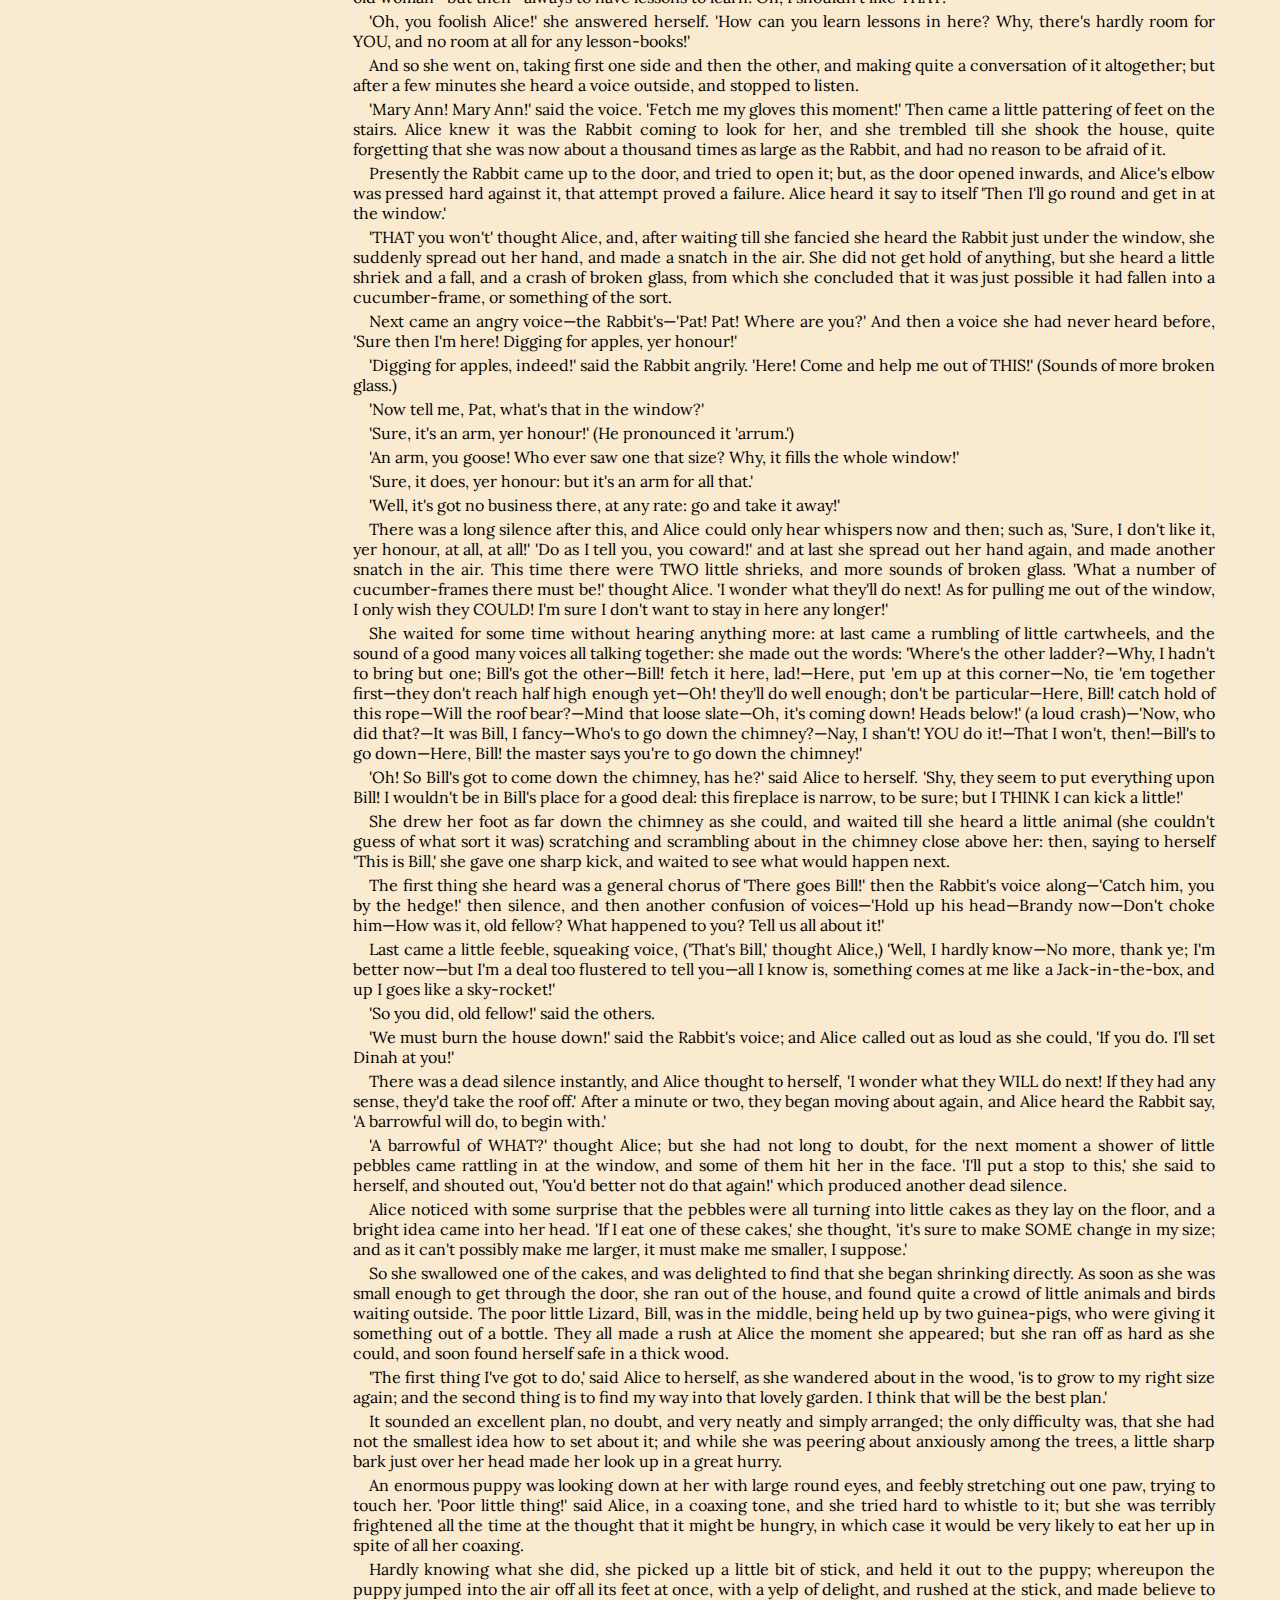
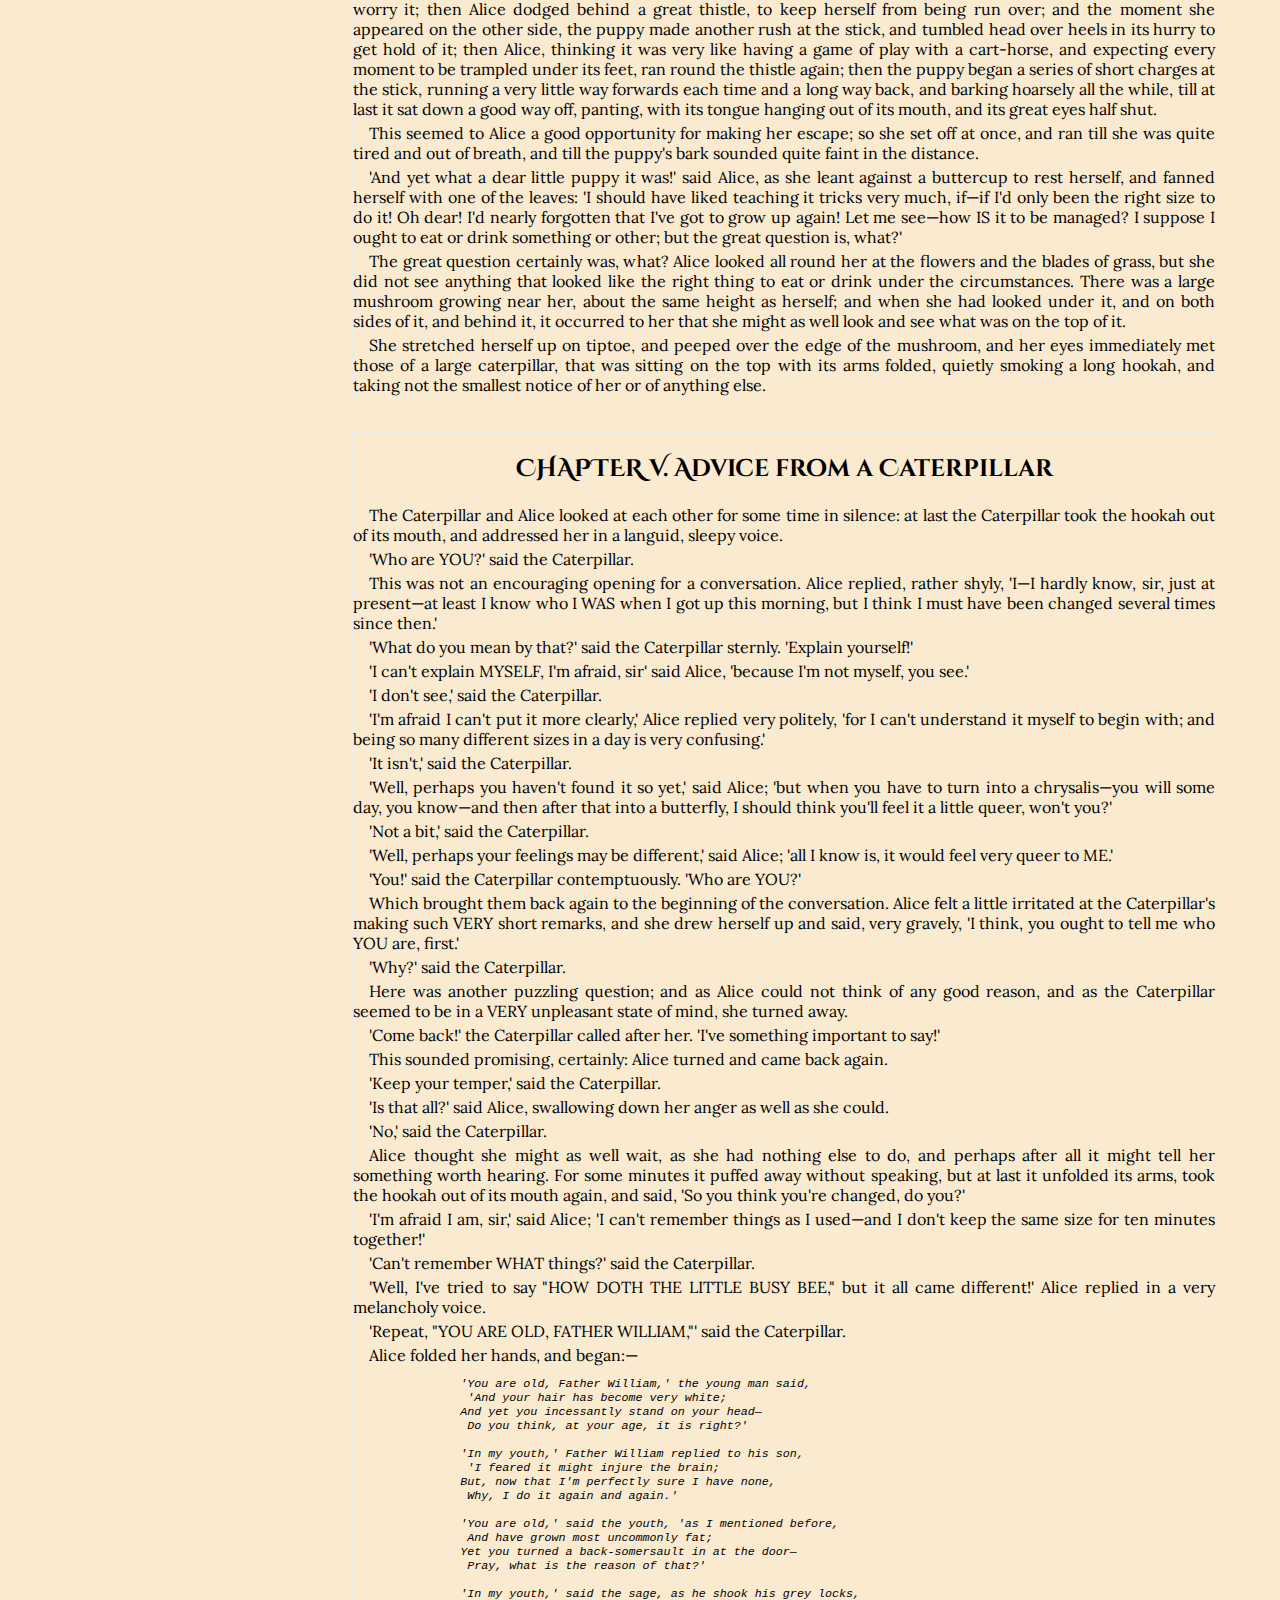
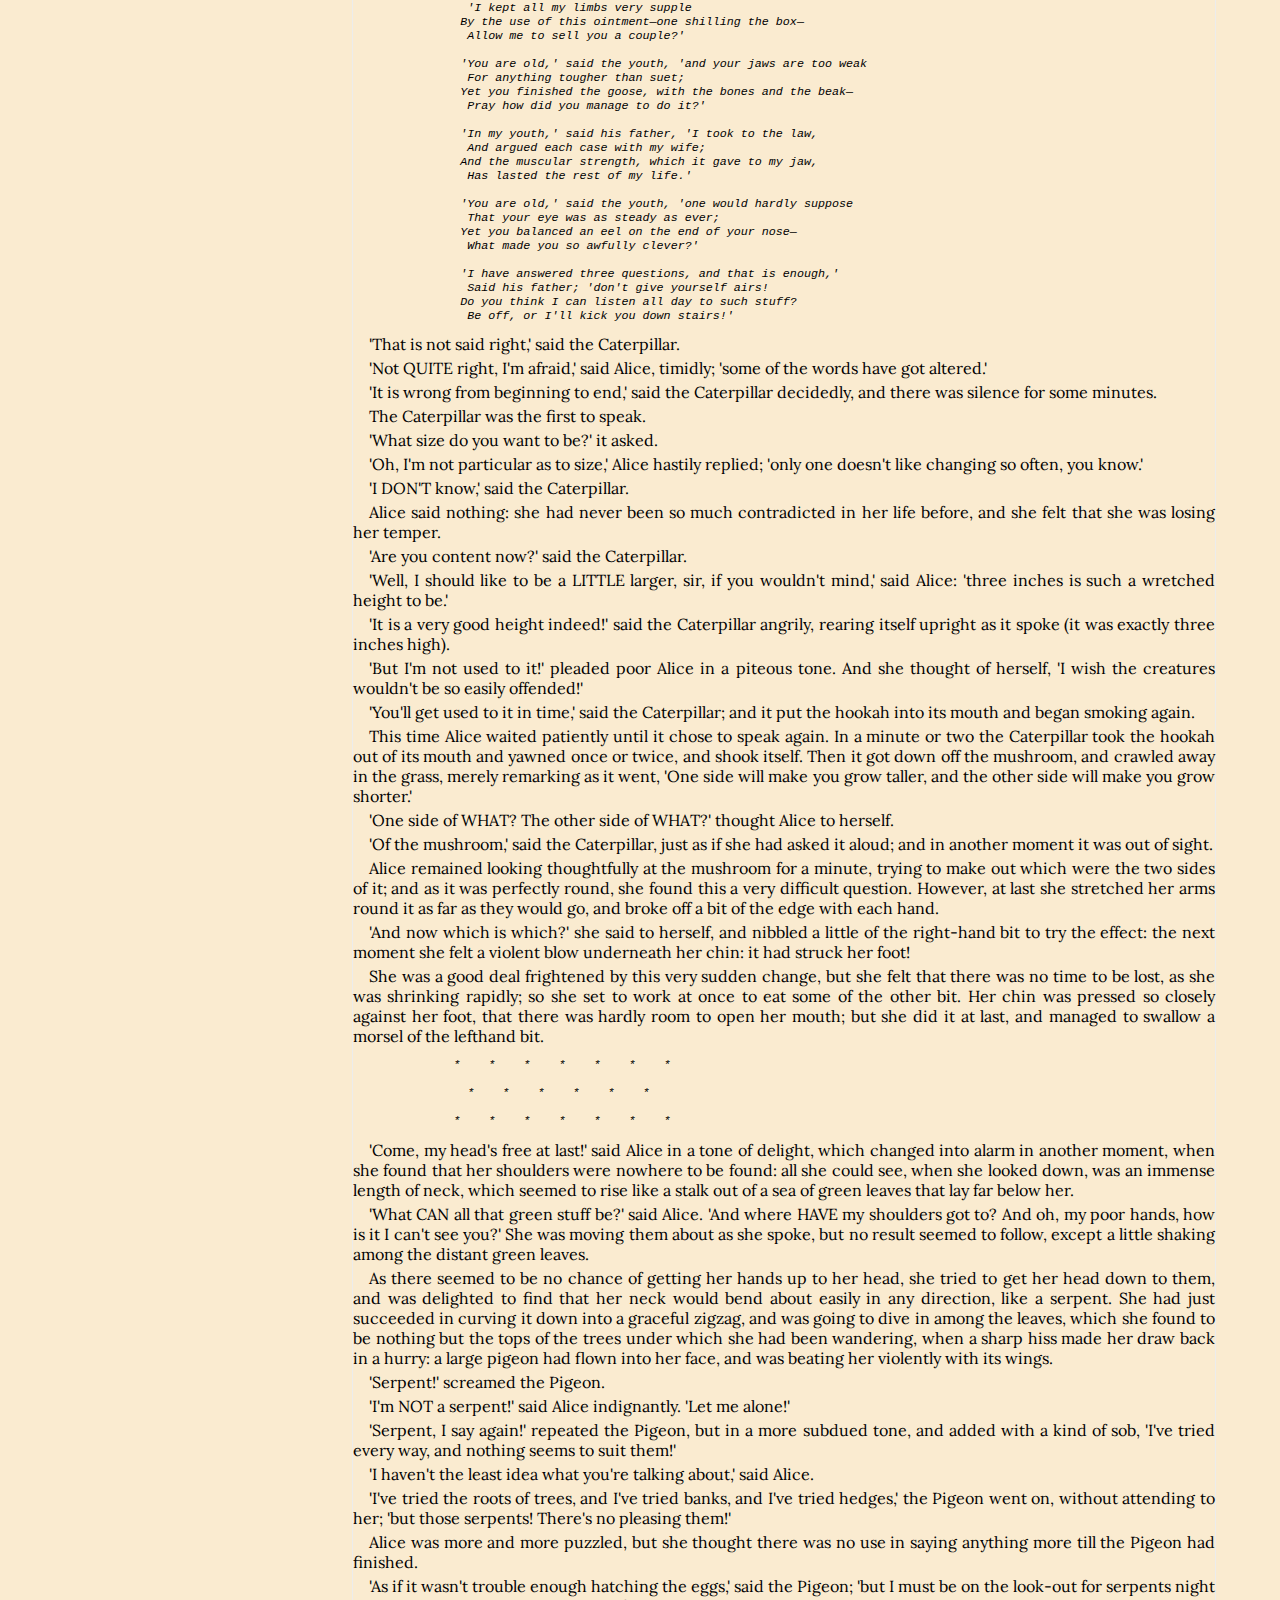
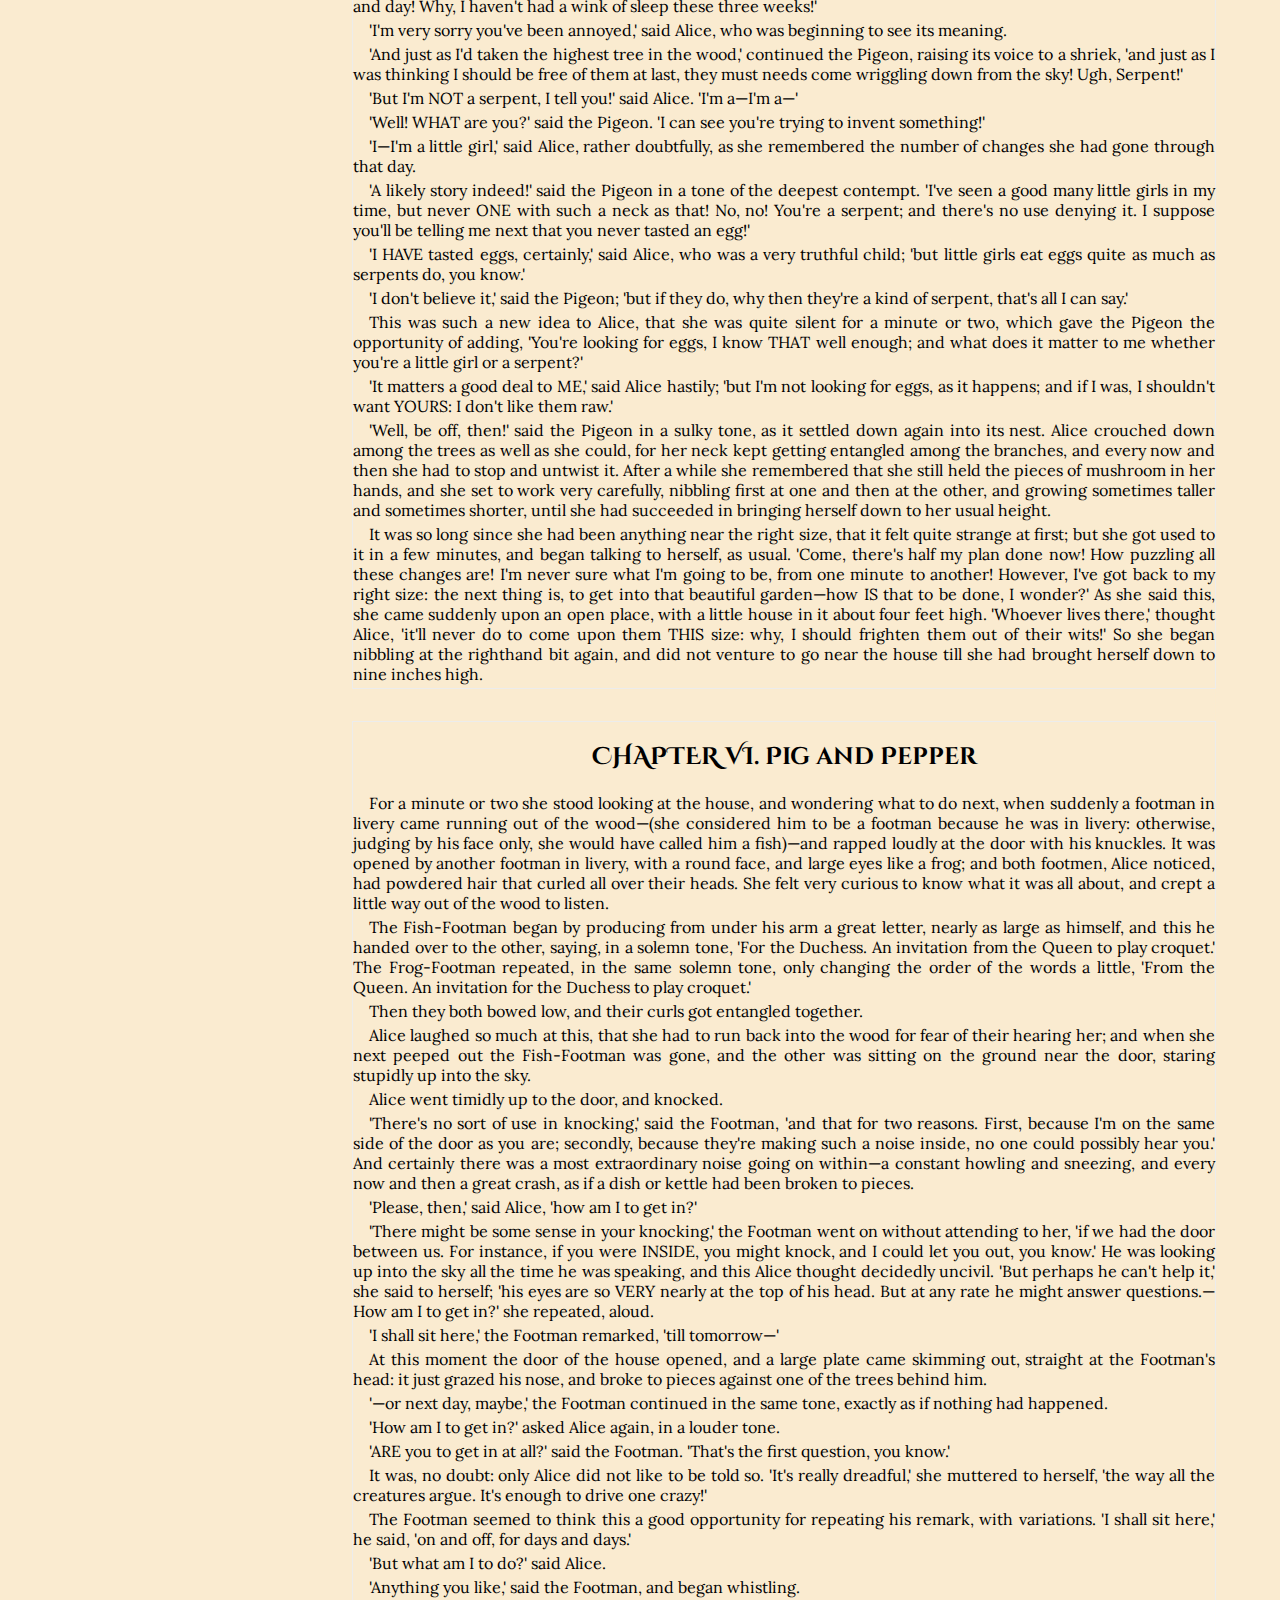
==== commit 7defb42e: "Adding some space to the top" ====
--- a/demos/alice/index.html
+++ b/demos/alice/index.html
@@ -36,9 +36,12 @@
     </style>
 
     <style type="text/css">
+    *,*:before,*:after {
+      box-sizing: border-box;
+    }
     /* This is CSS for the jQuery plugin */
-    .wrapper { width: 800px; float: left; }
-    #progress { width: 350px; position: fixed; top: 0; left: 0; font-size: .8em; }
+    .wrapper { width: 75%; float: right; }
+    #progress { width: 20%; position: fixed; top: 1em; left: 0; font-size: .8em; }
     .toc-storybar {
       position: relative;
       border-top: 1px solid gray;
@@ -4539,7 +4542,7 @@
 </div>
 
   <script src="http://code.jquery.com/jquery-1.11.0.min.js"></script>
-  <script type="text/javascript" src="../../src/toc.scroll.progress.js"></script>
+  <script type="text/javascript" src="../../src/jquery.toc.scroll.progress.js"></script>
   <script type="text/javascript">
   $('#progress').tocProgress({
     storyElem: '.chapter'
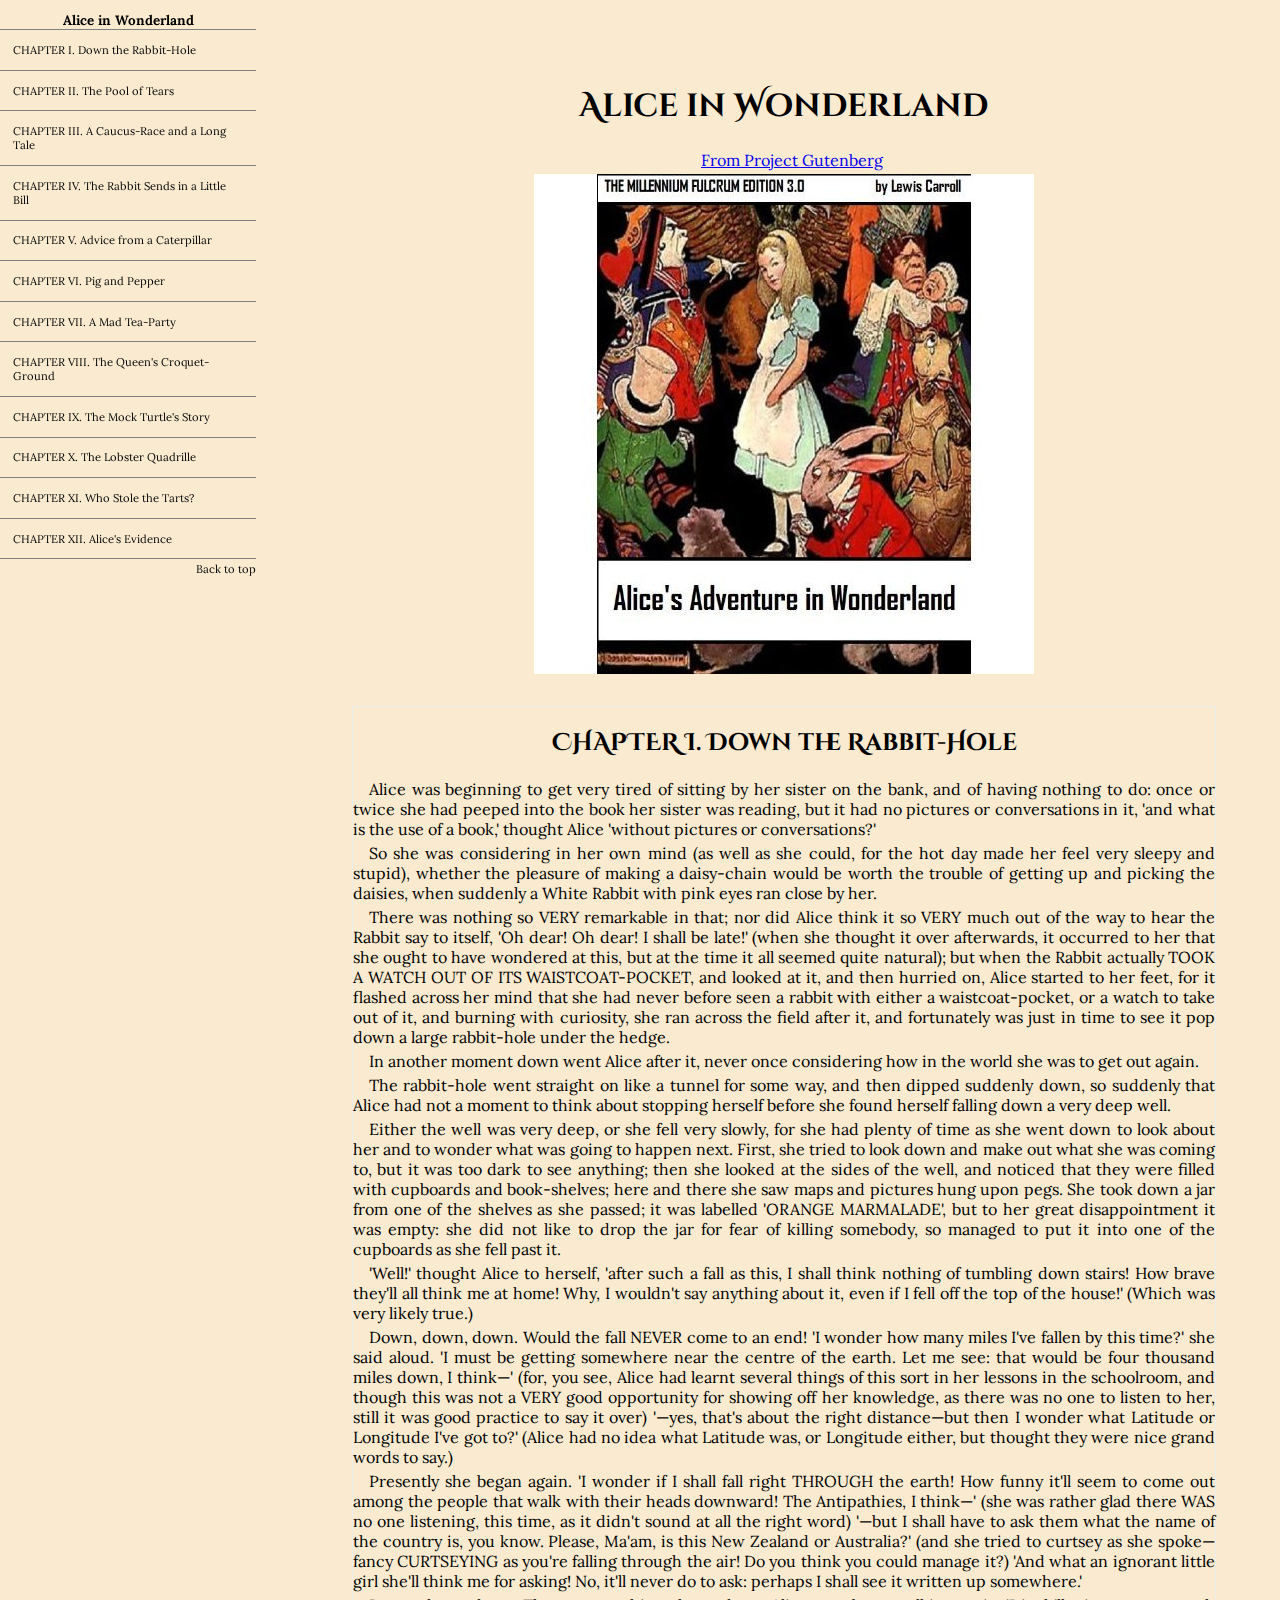
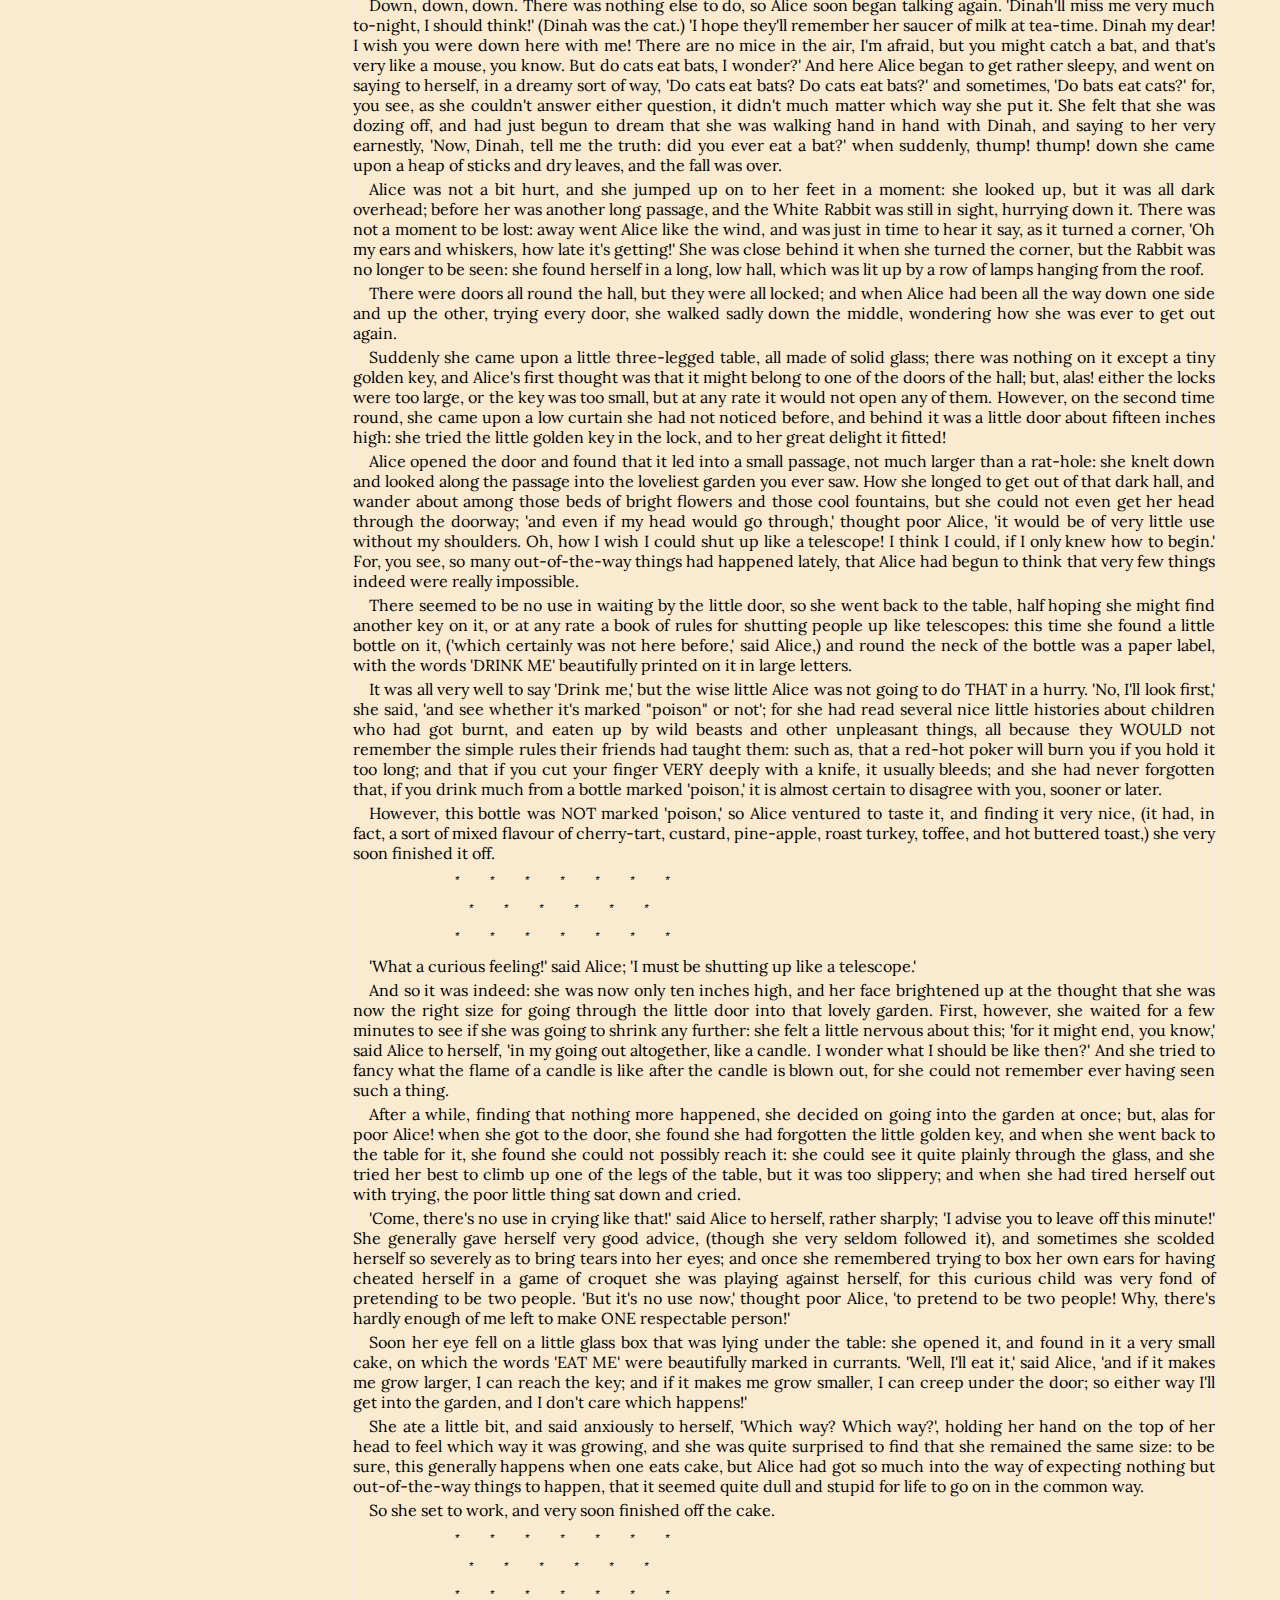
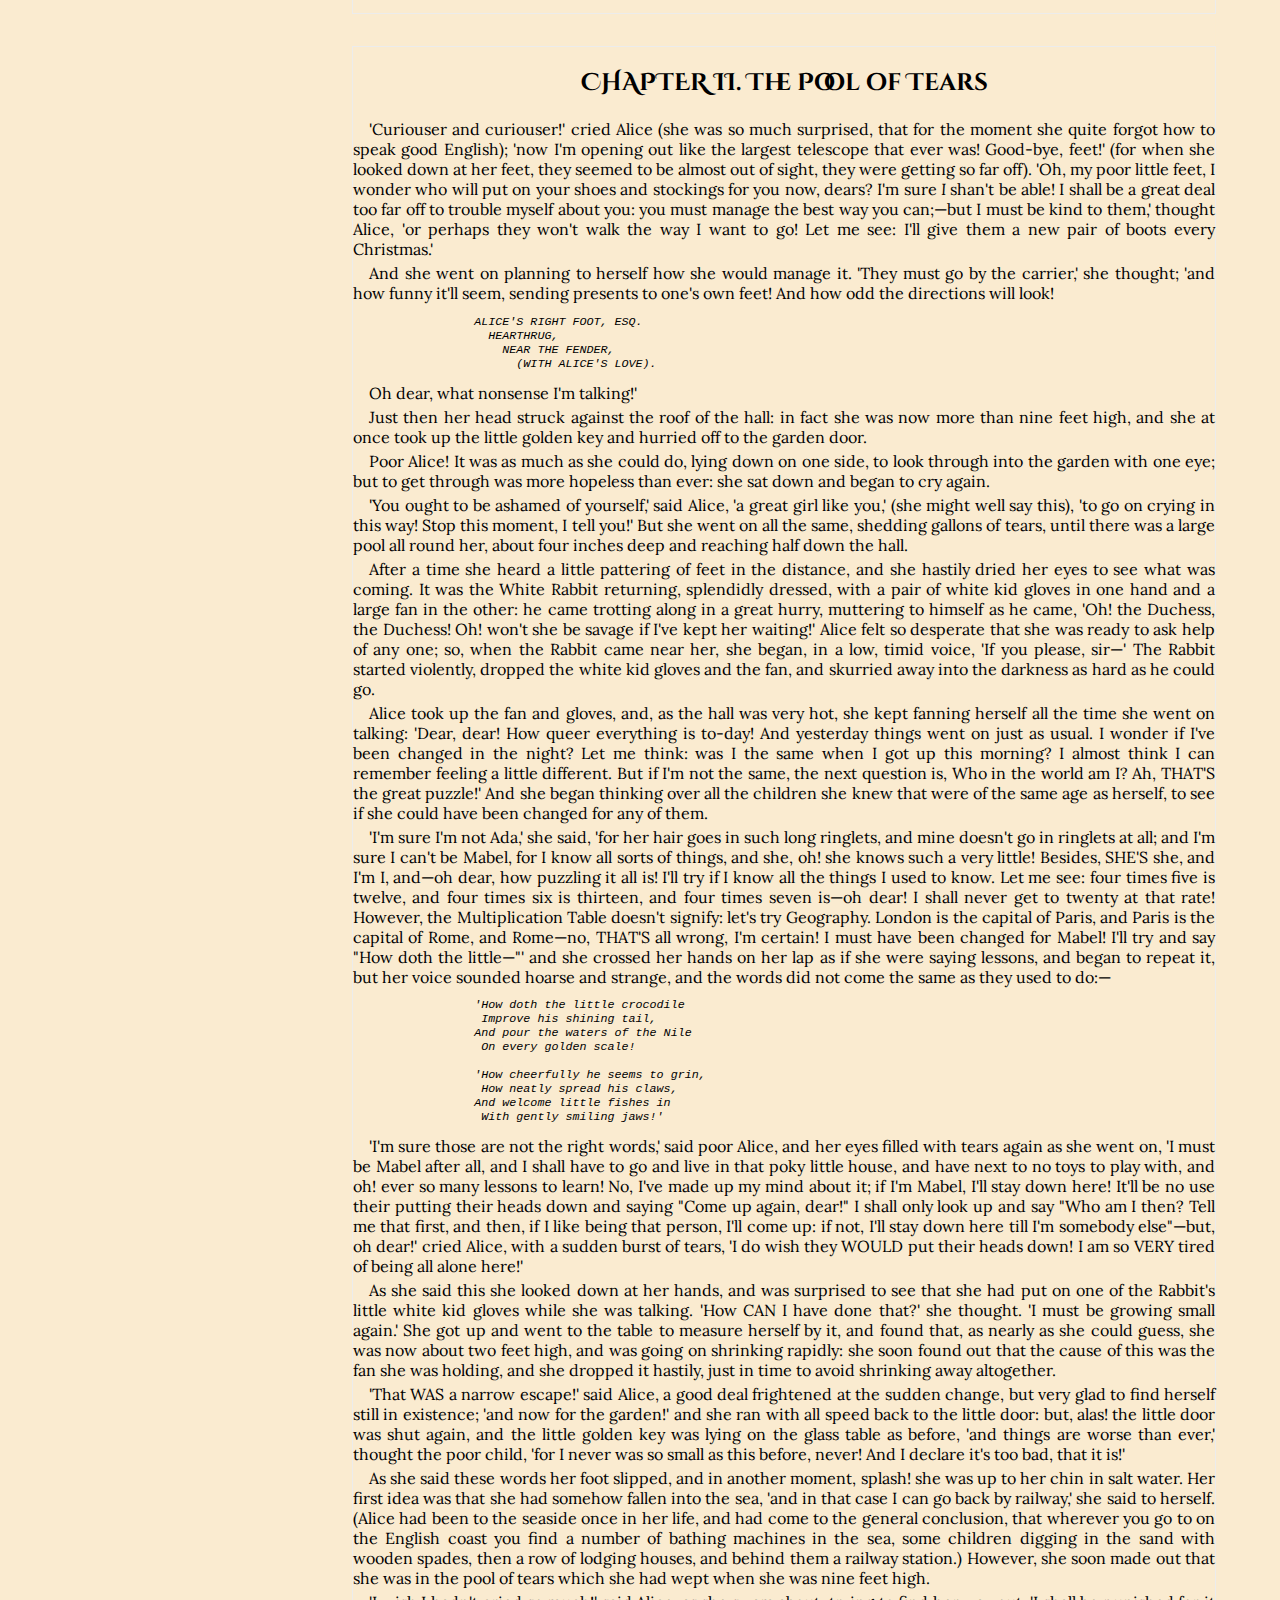
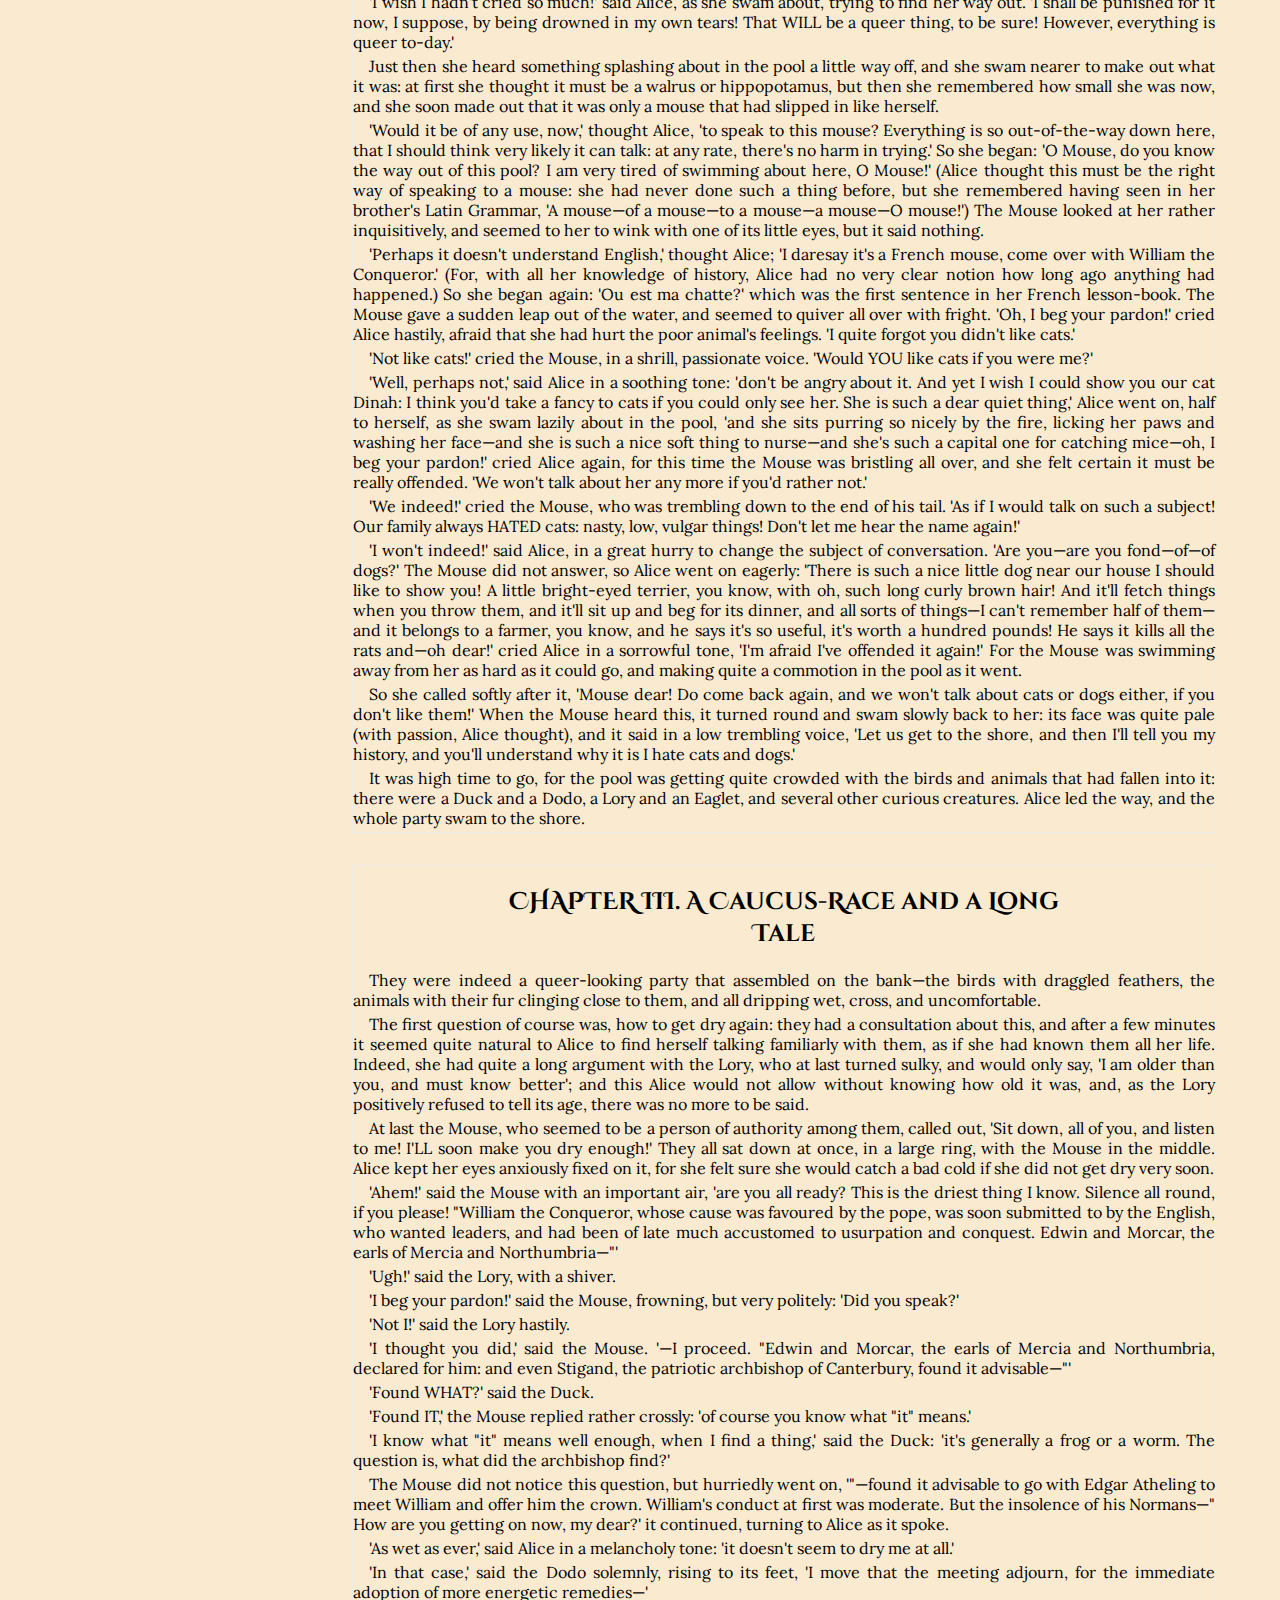
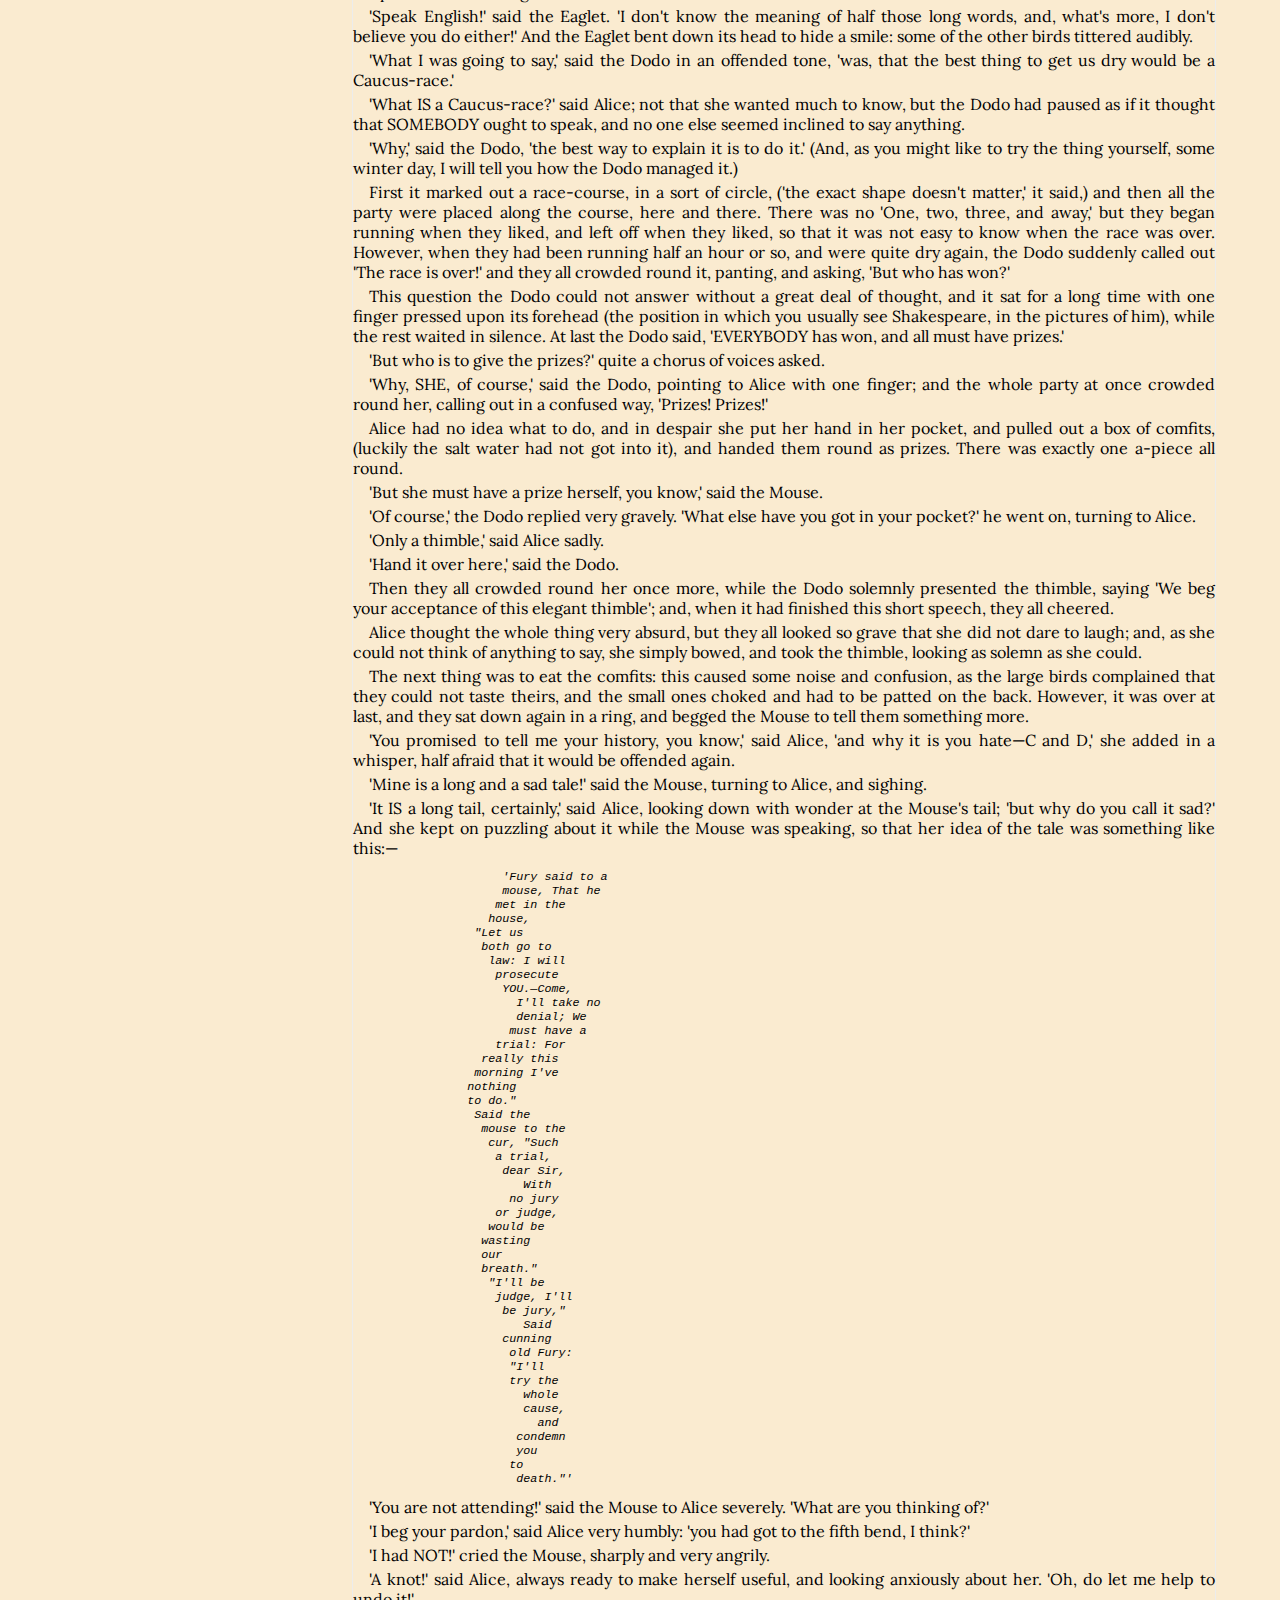
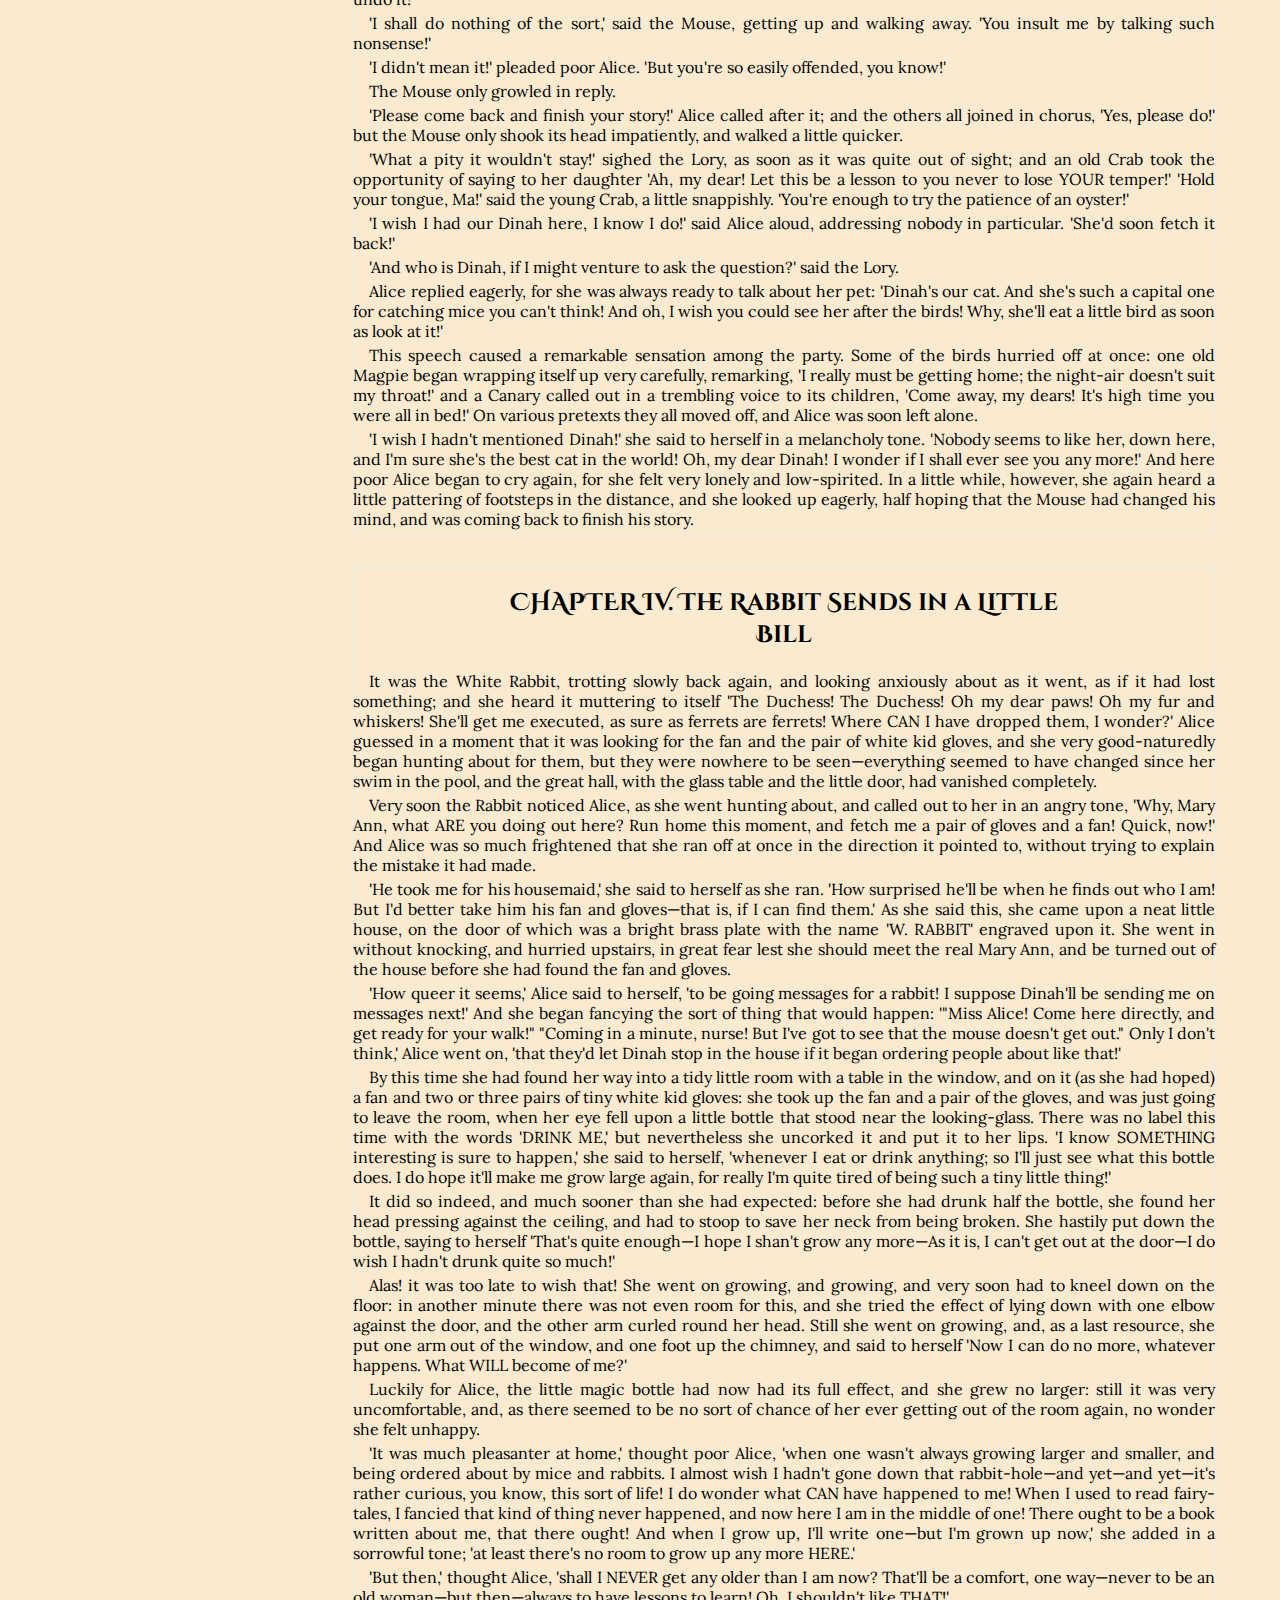
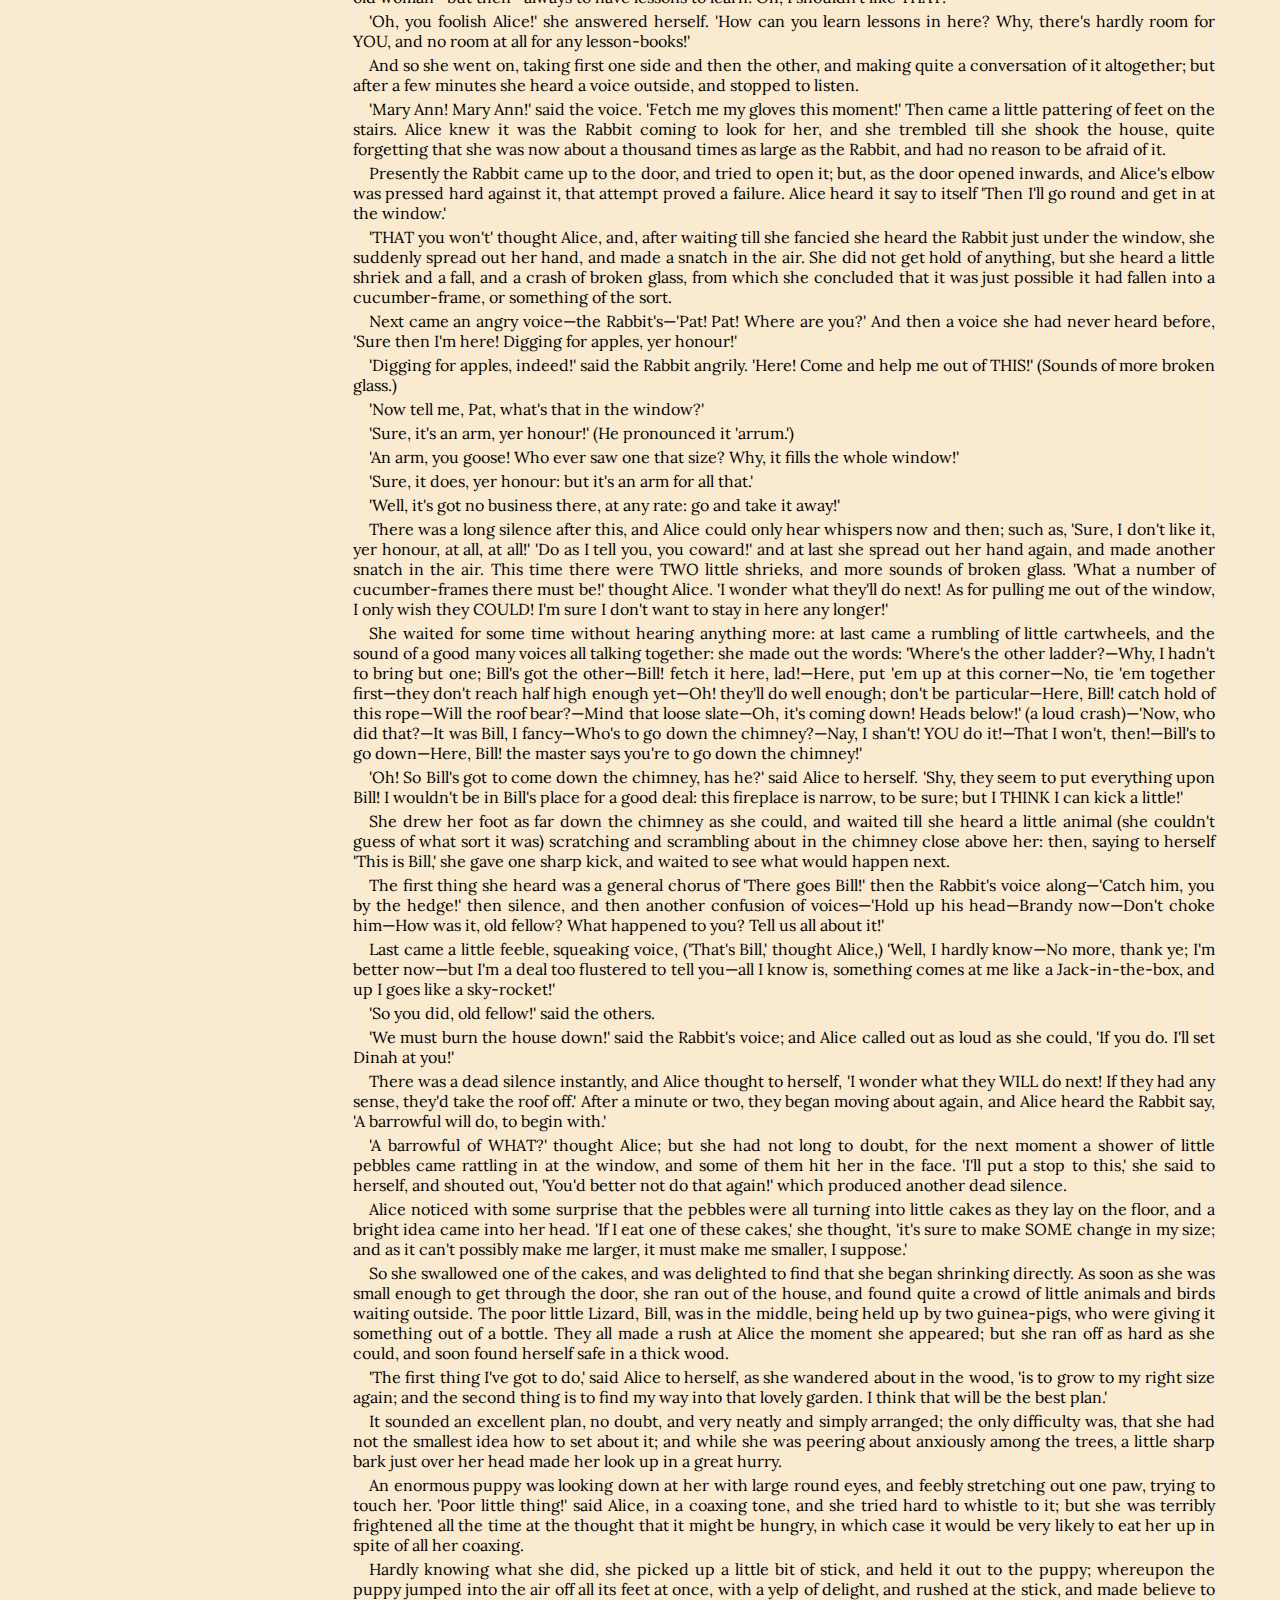
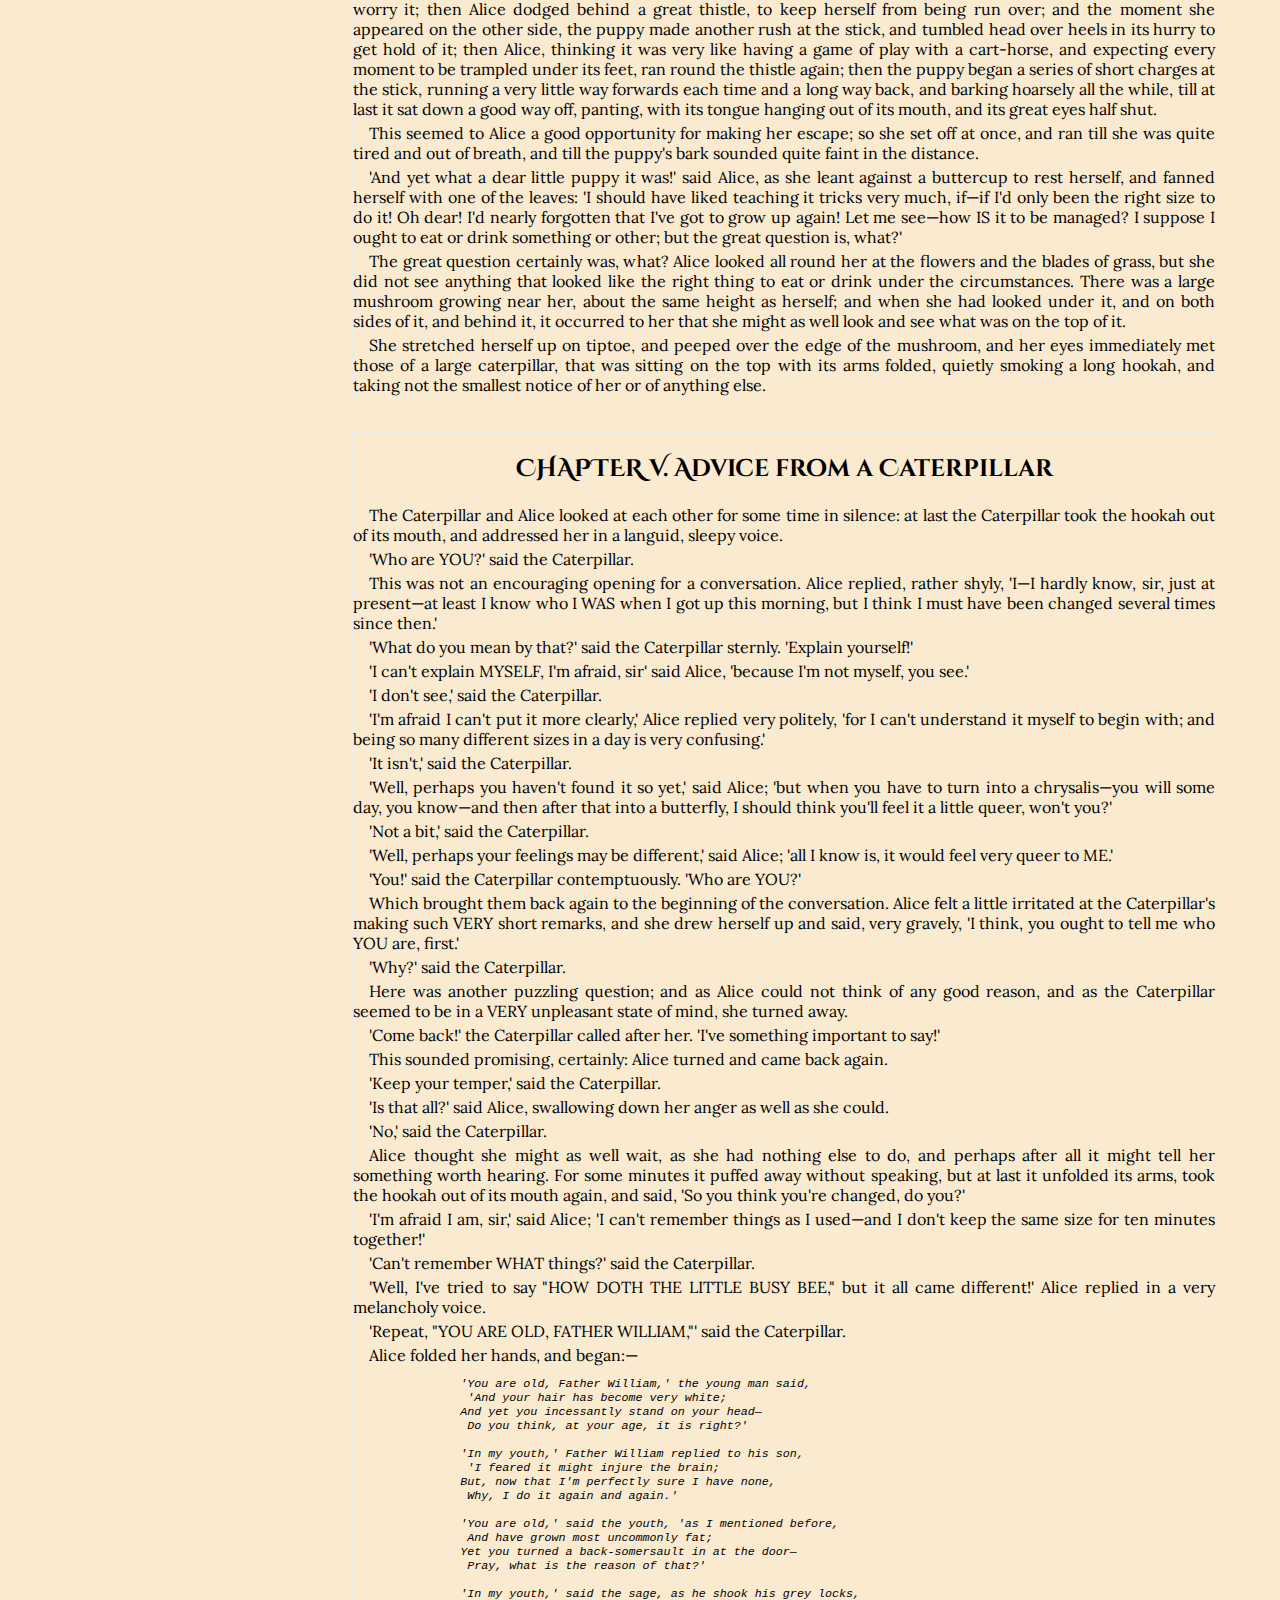
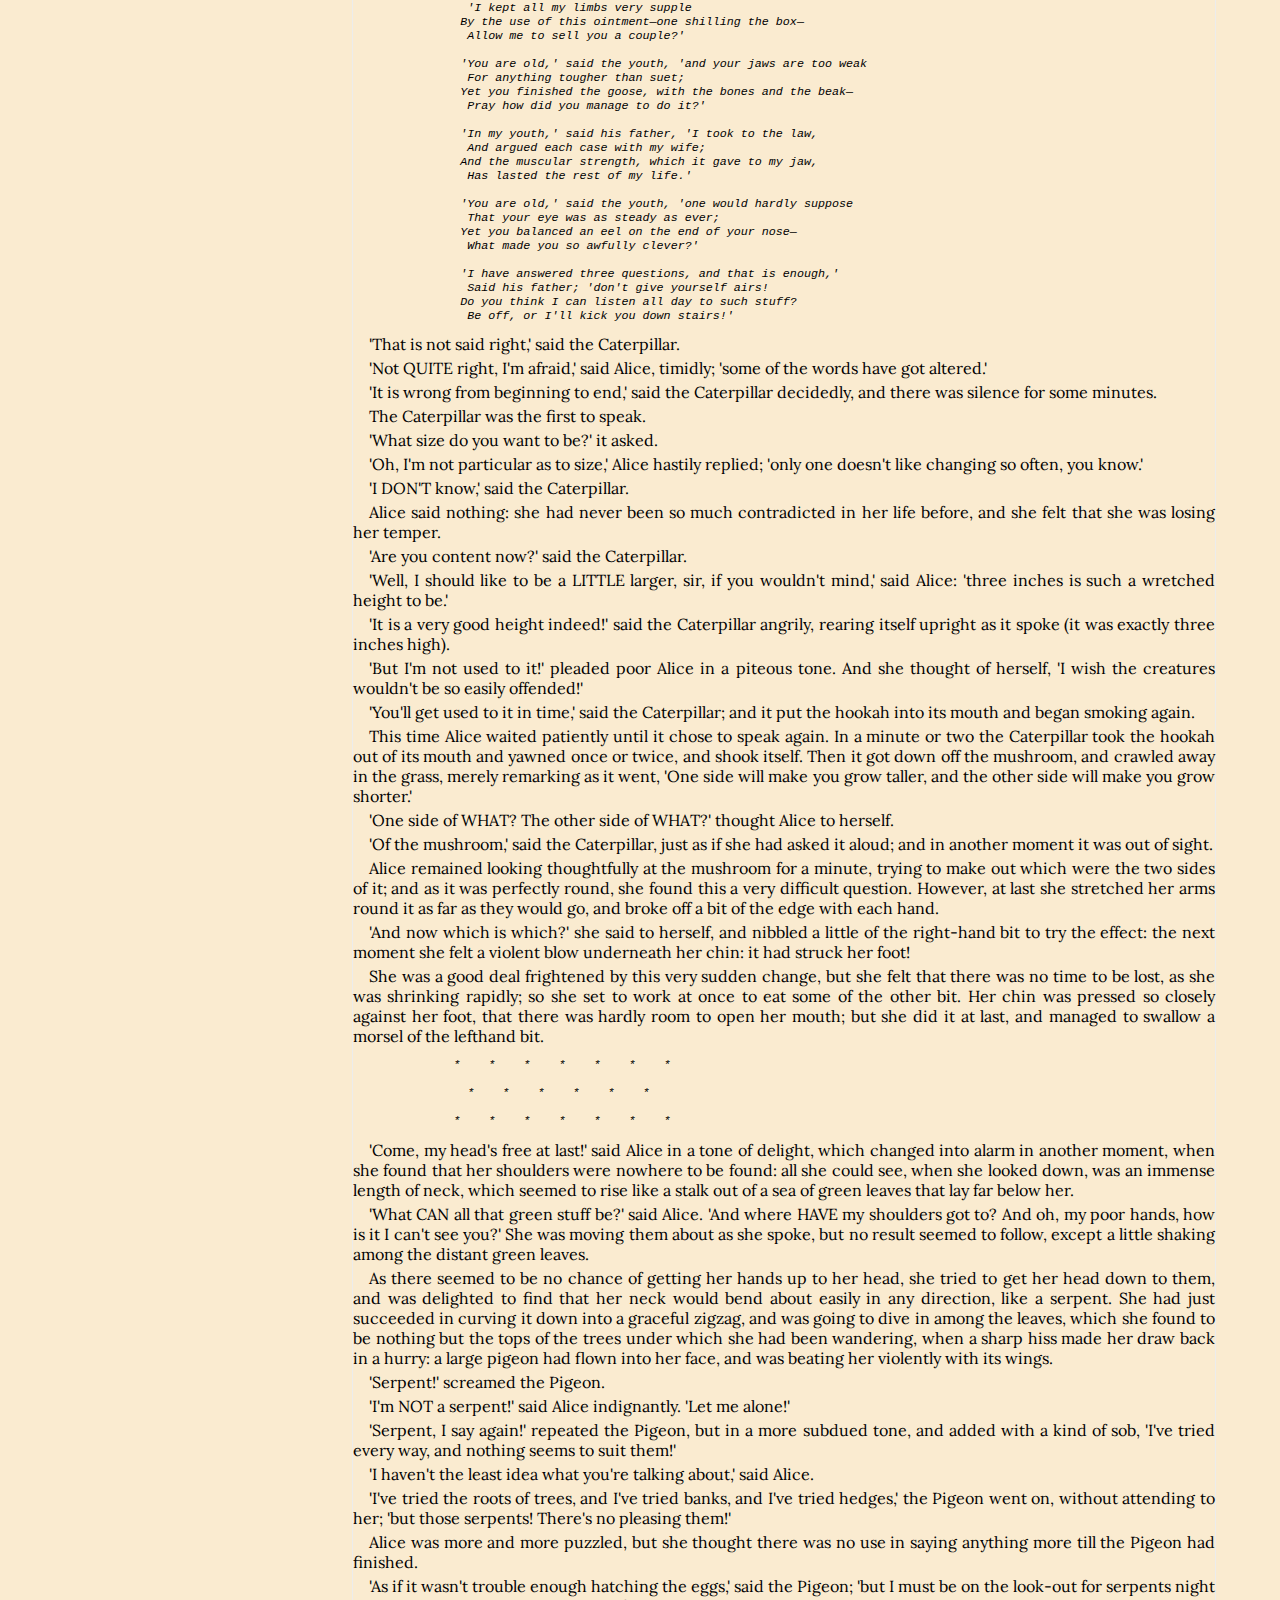
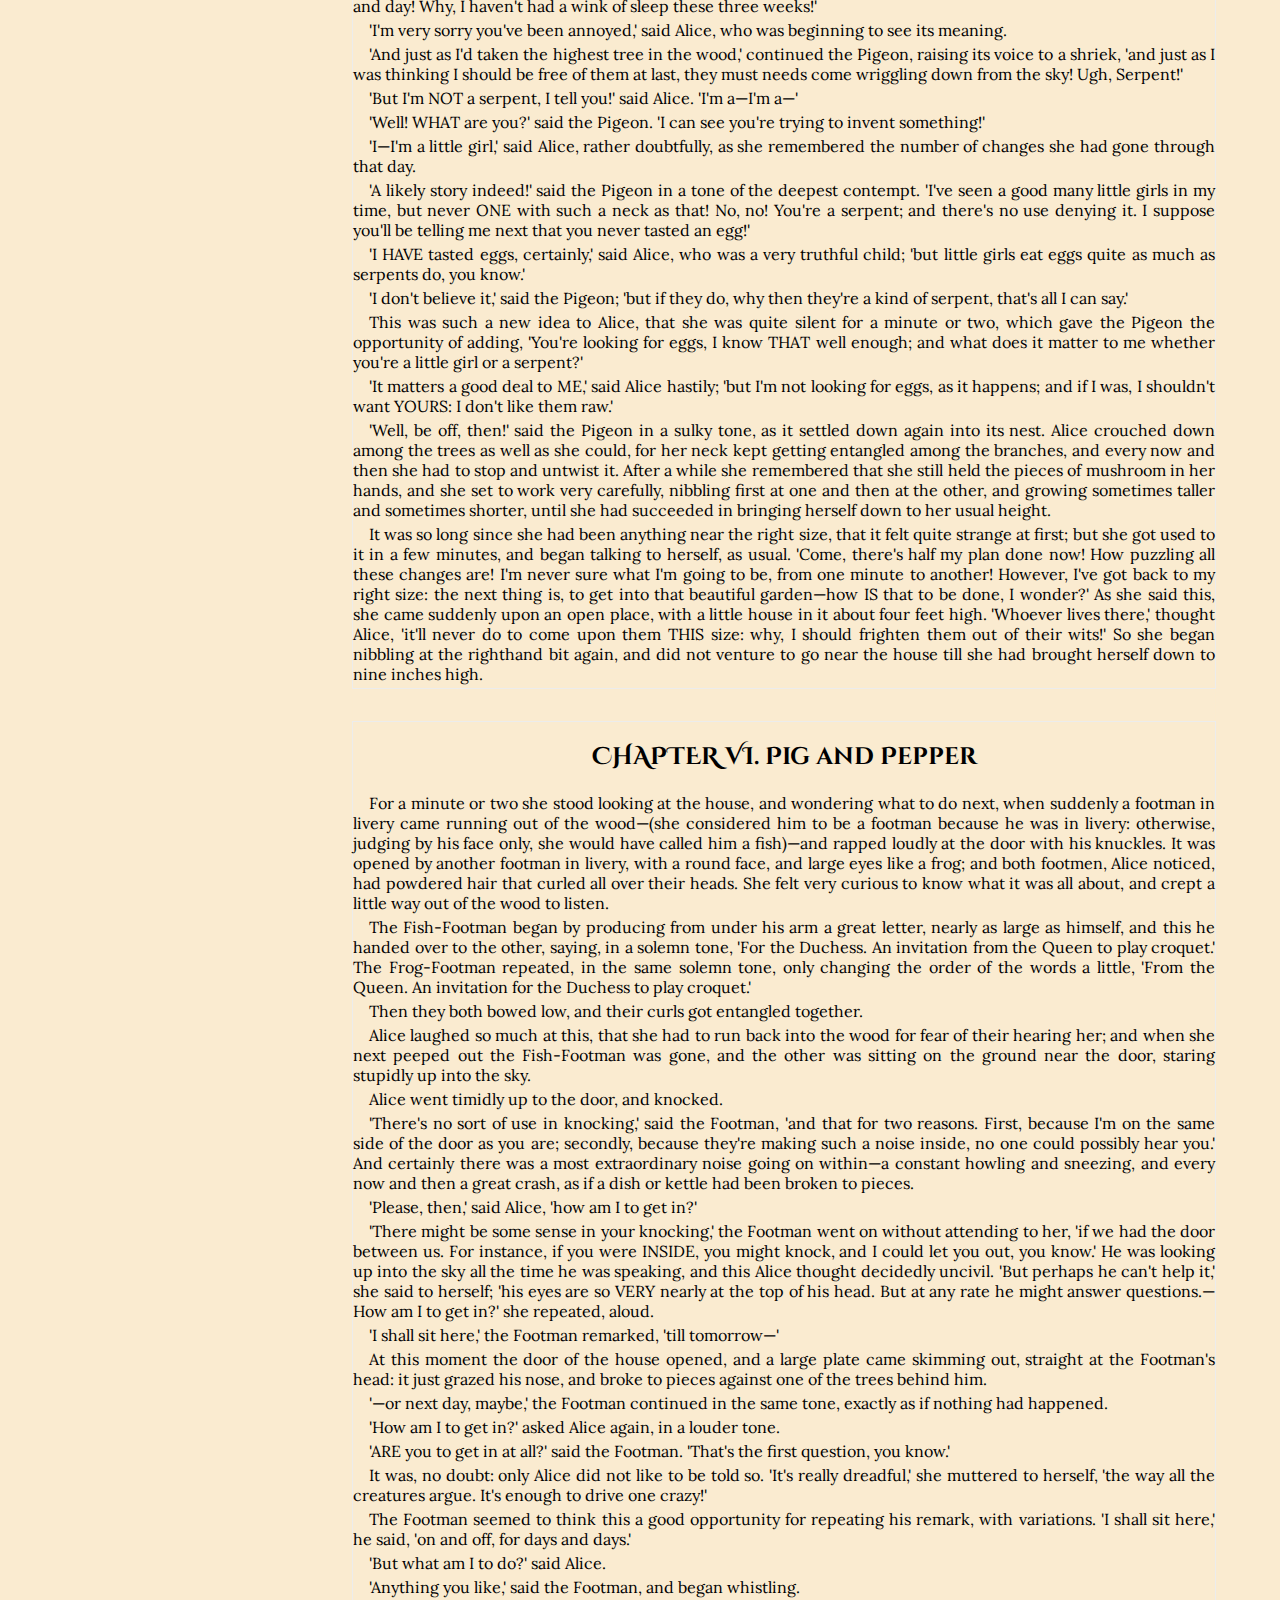
==== commit 60121932: "Bumped down font size" ====
--- a/demos/alice/index.html
+++ b/demos/alice/index.html
@@ -41,7 +41,7 @@
     }
     /* This is CSS for the jQuery plugin */
     .wrapper { width: 75%; float: right; }
-    #progress { width: 20%; position: fixed; top: 1em; left: 0; font-size: .8em; }
+    #progress { width: 20%; position: fixed; top: 1em; left: 0; font-size: .7em; }
     .toc-storybar {
       position: relative;
       border-top: 1px solid gray;
